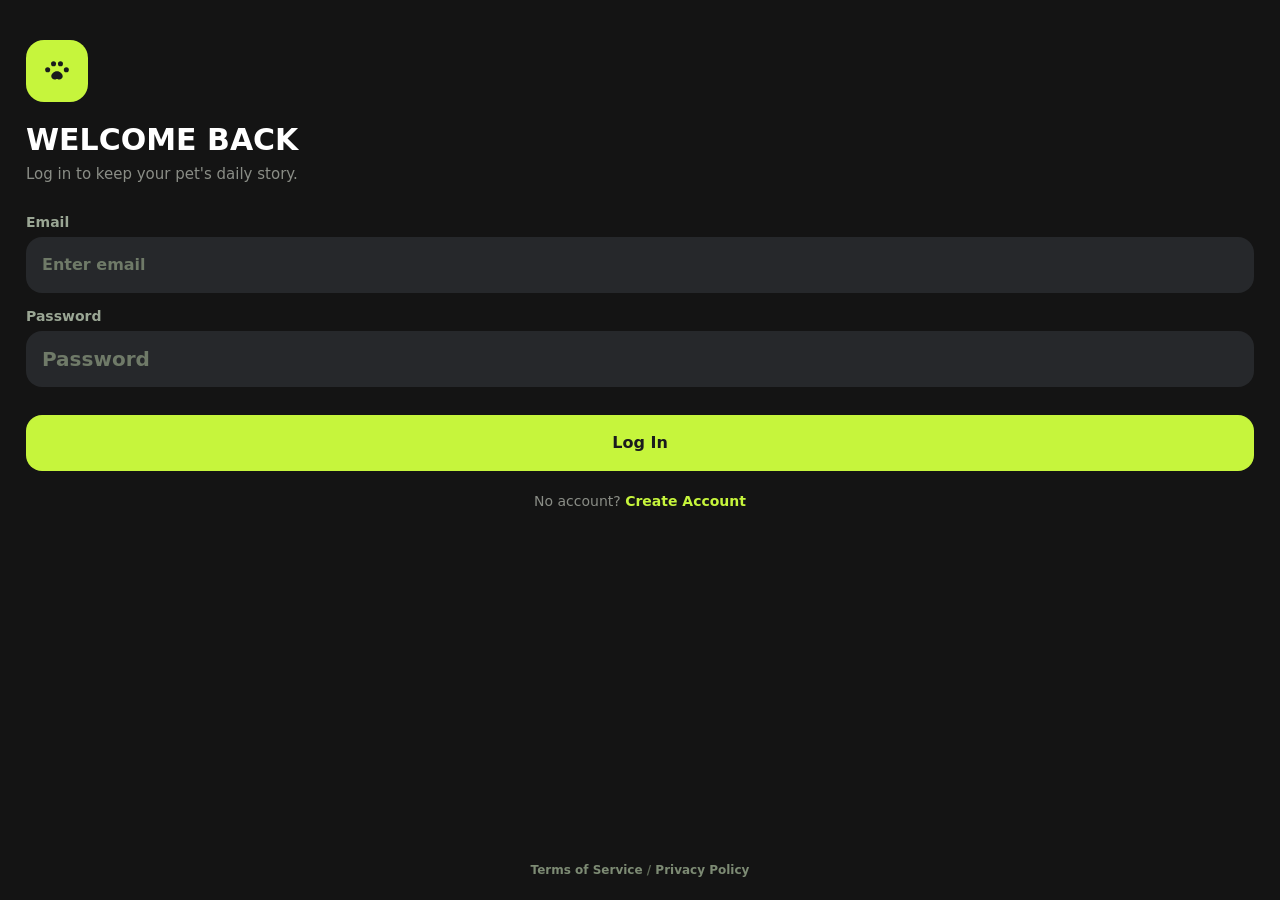
==== yalovy-pet-shell.html @ 67408837 "1.0 字符串混淆完成" ====
<!doctype html>
<html lang="zh-CN">
  <head>
    <meta charset="UTF-8" />
    <meta name="viewport" content="width=device-width, initial-scale=1.0, maximum-scale=1.0, user-scalable=no, viewport-fit=cover" />
    <title>Yalovy</title>
    <script defer src="./yalovy-web-runtime/yalovy-pet-journal-core.js"></script>
    <link rel="stylesheet" href="./yalovy-web-runtime/yalovy-pet-journal.css">
  </head>
  <body>
    <div id="app">
      <div id="native-browser-fallback" role="status" aria-atomic="true">
        <div class="native-browser-fallback__logo">Y</div>
        <div class="native-browser-fallback__title">YALOVY</div>
        <div class="native-browser-fallback__text">Loading your pet moments…</div>
      </div>
    </div>
    <style>
      #native-browser-fallback {
        position: fixed;
        inset: 0;
        display: flex;
        align-items: center;
        justify-content: center;
        flex-direction: column;
        gap: 12px;
        background: radial-gradient(120% 70% at 50% 34%, #2a3410, #141414 70%);
        color: #fff;
        font-family: -apple-system, BlinkMacSystemFont, "Segoe UI", sans-serif;
      }
      .native-browser-fallback__logo {
        display: flex;
        width: 72px;
        height: 72px;
        align-items: center;
        justify-content: center;
        border-radius: 20px;
        background: linear-gradient(145deg, #dfff45, #21d9c0);
        color: #17191a;
        font-size: 38px;
        font-weight: 900;
      }
      .native-browser-fallback__title { font-size: 26px; font-weight: 900; letter-spacing: 1px; }
      .native-browser-fallback__text { color: #9aa694; font-size: 14px; font-weight: 600; }
    </style>
  </body>
</html>
---- yalovy-web-runtime/yalovy-pet-journal.css ----
uni-toast{position:fixed;top:0;right:0;bottom:0;left:0;z-index:999;display:block;box-sizing:border-box;pointer-events:none;font-size:16px}.uni-sample-toast{position:fixed;z-index:999;top:50%;left:50%;transform:translate(-50%,-50%);text-align:center;max-width:80%}.uni-simple-toast__text{display:inline-block;vertical-align:middle;color:#fff;background-color:rgba(17,17,17,.7);padding:10px 20px;border-radius:5px;font-size:13px;text-align:center;max-width:100%;word-break:break-word;white-space:normal}uni-toast .uni-mask{pointer-events:auto}.uni-toast{position:fixed;z-index:999;width:8em;top:50%;left:50%;transform:translate(-50%,-50%);background:rgba(17,17,17,.7);text-align:center;border-radius:5px;color:#fff}.uni-toast *{box-sizing:border-box}.uni-toast__icon{margin:20px 0 0;width:38px!important;height:38px!important;vertical-align:baseline!important}.uni-icon_toast{margin:15px 0 0}.uni-icon_toast.uni-icon-success-no-circle:before{color:#fff;font-size:55px}.uni-icon_toast.uni-loading{margin:20px 0 0;width:38px;height:38px;vertical-align:baseline}.uni-toast__content{margin:0 auto 15px;width:86%;overflow:hidden;white-space:nowrap}*{margin:0;-webkit-tap-highlight-color:transparent}html,body{-webkit-user-select:none;-moz-user-select:none;user-select:none;width:100%;height:100%}body{overflow-x:hidden;font-size:16px}uni-app,uni-page,uni-page-wrapper,uni-page-body{display:block;box-sizing:border-box;width:100%}uni-page-wrapper{position:relative}#app,uni-app,uni-page,uni-page-wrapper{height:100%}.uni-mask{position:fixed;z-index:999;top:0;right:0;left:0;bottom:0;background:rgba(0,0,0,.5)}.uni-fade-enter-active,.uni-fade-leave-active{transition-duration:.25s;transition-property:opacity;transition-timing-function:ease}.uni-fade-enter-from,.uni-fade-leave-active{opacity:0}.uni-loading,uni-button[loading]:before{background-color:transparent;background-image:url(data:image/svg+xml;base64,\ [base64]);background-repeat:no-repeat}.uni-loading{width:20px;height:20px;display:inline-block;vertical-align:middle;animation:uni-loading 1s steps(12,end) infinite;background-size:100%}@keyframes uni-loading{0%{transform:rotate3d(0,0,1,0)}to{transform:rotate3d(0,0,1,360deg)}}html{--primary-color: #007aff;--UI-BG: #fff;--UI-BG-1: #f7f7f7;--UI-BG-2: #fff;--UI-BG-3: #f7f7f7;--UI-BG-4: #4c4c4c;--UI-BG-5: #fff;--UI-FG: #000;--UI-FG-0: rgba(0, 0, 0, .9);--UI-FG-HALF: rgba(0, 0, 0, .9);--UI-FG-1: rgba(0, 0, 0, .5);--UI-FG-2: rgba(0, 0, 0, .3);--UI-FG-3: rgba(0, 0, 0, .1)}uni-page[data-type] uni-page-body{background-color:transparent}body:after{position:fixed;content:"";left:-1000px;top:-1000px;animation:shadow-preload .1s;animation-delay:3s}@keyframes shadow-preload{0%{background-image:url(https://cdn.dcloud.net.cn/img/shadow-grey.png)}to{background-image:url(https://cdn.dcloud.net.cn/img/shadow-grey.png)}}.uni-async-error{position:absolute;left:0;right:0;top:0;bottom:0;color:#999;padding:100px 10px;text-align:center}.uni-async-loading{box-sizing:border-box;width:100%;padding:50px;text-align:center}.uni-async-loading .uni-loading{width:30px;height:30px}uni-view{display:block}uni-view[hidden]{display:none}uni-text[selectable]{cursor:auto;-webkit-user-select:text;-moz-user-select:text;user-select:text}uni-text{white-space:pre-line}.top-safe-area[data-v-f0c35778]{height:var(--poetry-safe-area-top, 0px);height:max(var(--poetry-safe-area-top, 0px),env(safe-area-inset-top,0px));flex:0 0 auto}.splash-page[data-v-231bbed0]{position:relative;min-height:100vh;overflow:hidden;background:var(--petone-color-gradient-splash);color:var(--petone-color-text-primary);font-family:Nunito,SF Pro Text,system-ui,sans-serif}.splash-page--silent[data-v-231bbed0]{background:var(--petone-color-surface-deep)}.splash-content[data-v-231bbed0]{position:absolute;top:max(var(--poetry-safe-area-top, 0px),env(safe-area-inset-top,0px));right:0;bottom:0;left:0;display:flex;align-items:center;padding:0 1.5rem;flex-direction:column;justify-content:center;box-sizing:border-box;text-align:center}.logo-card[data-v-231bbed0]{display:flex;align-items:center;justify-content:center;width:7.5rem;height:7.5rem;margin-bottom:1.5rem;border-radius:2.25rem;background:var(--petone-color-primary);box-shadow:0 1.25rem 3.125rem var(--petone-color-primary-glow);color:var(--petone-color-background)}.logo-card__icon[data-v-231bbed0]{width:4rem;height:4rem}.brand-copy[data-v-231bbed0]{display:flex;align-items:center;margin-bottom:.75rem;flex-direction:column}.brand-copy__title[data-v-231bbed0]{display:block;color:var(--petone-color-text-primary);font-family:Arial Black,Nunito,system-ui,sans-serif;font-size:1.875rem;font-weight:900;line-height:1.1}.brand-copy__tagline[data-v-231bbed0]{display:block;color:var(--petone-color-text-tertiary);font-size:.9375rem;font-weight:700;line-height:1.2}.icon-mask[data-v-231bbed0]{background:currentColor;mask:var(--icon-url) center/contain no-repeat;-webkit-mask:var(--icon-url) center/contain no-repeat}.page[data-v-a22d96d7]{position:relative;min-height:100vh;overflow:hidden;background:var(--petone-color-surface);color:var(--petone-color-text-primary)}.background-preview[data-v-a22d96d7]{position:absolute;top:0;right:0;bottom:0;left:0;display:flex;flex-direction:column;gap:.875rem;padding:1.375rem;opacity:.5}.preview-title[data-v-a22d96d7]{width:55%;height:1.5rem;border-radius:.4375rem;background:var(--petone-color-surface-warm)}.preview-card[data-v-a22d96d7]{height:13.125rem;border-radius:1.125rem;background:var(--petone-color-surface-warm)}.preview-panel[data-v-a22d96d7]{height:5.625rem;border-radius:.875rem;background:var(--petone-color-surface-warm)}.overlay[data-v-a22d96d7]{position:absolute;top:0;right:0;bottom:0;left:0;background:var(--petone-color-overlay-warm)}.sheet[data-v-a22d96d7]{position:absolute;right:0;bottom:0;left:0;display:flex;flex-direction:column;gap:.875rem;max-height:80vh;overflow-y:auto;border-radius:1.5rem 1.5rem 0 0;background:var(--petone-color-surface);padding:1.5rem 1.375rem 1.75rem;animation:sheet-enter-a22d96d7 .3s ease-out}.sheet__handle[data-v-a22d96d7]{align-self:center;width:2.75rem;height:.3125rem;border-radius:.1875rem;background:var(--petone-color-border)}.sheet__title[data-v-a22d96d7]{color:var(--petone-color-text-primary);font-size:1.25rem;font-weight:800;line-height:1.2}.sheet__intro[data-v-a22d96d7],.agreement-note[data-v-a22d96d7],.term-section__content[data-v-a22d96d7]{color:var(--petone-color-text-warm);font-size:.8125rem;line-height:1.75}.agreement-note__link[data-v-a22d96d7]{color:var(--petone-button-primary);font-weight:700}.terms-list[data-v-a22d96d7]{display:flex;flex-direction:column;gap:.75rem}.term-section[data-v-a22d96d7]{display:flex;flex-direction:column;gap:.25rem}.term-section__title[data-v-a22d96d7]{color:var(--petone-color-text-primary);font-size:.84375rem;font-weight:700;line-height:1.25}.agree-button[data-v-a22d96d7]{display:flex;flex:0 0 auto;align-items:center;justify-content:center;height:3.25rem;border-radius:.875rem;background:var(--petone-button-primary);color:var(--petone-color-text-primary);font-size:.9375rem;font-weight:700}.required-note[data-v-a22d96d7]{color:var(--petone-color-text-muted);font-size:.75rem;line-height:1;text-align:center}@keyframes sheet-enter-a22d96d7{0%{transform:translateY(2.5rem)}to{transform:translateY(0)}}uni-input{display:block;font-size:16px;line-height:1.4em;height:1.4em;min-height:1.4em;overflow:hidden}uni-input[hidden]{display:none}.uni-input-wrapper,.uni-input-placeholder,.uni-input-form,.uni-input-input{outline:none;border:none;padding:0;margin:0;text-decoration:inherit}.uni-input-wrapper,.uni-input-form{display:flex;position:relative;width:100%;height:100%;flex-direction:column;justify-content:center}.uni-input-placeholder,.uni-input-input{width:100%}.uni-input-placeholder{position:absolute;top:auto!important;left:0;color:gray;overflow:hidden;text-overflow:clip;white-space:pre;word-break:keep-all;pointer-events:none;line-height:inherit}.uni-input-input{position:relative;display:block;height:100%;background:none;color:inherit;opacity:1;font:inherit;line-height:inherit;letter-spacing:inherit;text-align:inherit;text-indent:inherit;text-transform:inherit;text-shadow:inherit}.uni-input-input[type=search]::-webkit-search-cancel-button,.uni-input-input[type=search]::-webkit-search-decoration{display:none}.uni-input-input::-webkit-outer-spin-button,.uni-input-input::-webkit-inner-spin-button{-webkit-appearance:none;appearance:none;margin:0}.uni-input-input[type=number]{-moz-appearance:textfield}.uni-input-input:disabled{-webkit-text-fill-color:currentcolor}uni-scroll-view{display:block;width:100%}uni-scroll-view[hidden]{display:none}.uni-scroll-view{position:relative;-webkit-overflow-scrolling:touch;width:100%;height:100%;max-height:inherit}.uni-scroll-view-scrollbar-hidden::-webkit-scrollbar{display:none}.uni-scroll-view-scrollbar-hidden{-moz-scrollbars:none;scrollbar-width:none}.uni-scroll-view-content{width:100%;height:100%}.uni-scroll-view-refresher{position:relative;overflow:hidden;flex-shrink:0}.uni-scroll-view-refresher-container{position:absolute;width:100%;bottom:0;display:flex;flex-direction:column-reverse}.uni-scroll-view-refresh{position:absolute;top:0;left:0;right:0;bottom:0;display:flex;flex-direction:row;justify-content:center;align-items:center}.uni-scroll-view-refresh-inner{display:flex;align-items:center;justify-content:center;line-height:0;width:40px;height:40px;border-radius:50%;background-color:#fff;box-shadow:0 1px 6px rgba(0,0,0,.118),0 1px 4px rgba(0,0,0,.118)}.uni-scroll-view-refresh__spinner{transform-origin:center center;animation:uni-scroll-view-refresh-rotate 2s linear infinite}.uni-scroll-view-refresh__spinner>circle{stroke:currentColor;stroke-linecap:round;animation:uni-scroll-view-refresh-dash 2s linear infinite}@keyframes uni-scroll-view-refresh-rotate{0%{transform:rotate(0)}to{transform:rotate(360deg)}}@keyframes uni-scroll-view-refresh-dash{0%{stroke-dasharray:1,200;stroke-dashoffset:0}50%{stroke-dasharray:89,200;stroke-dashoffset:-35px}to{stroke-dasharray:89,200;stroke-dashoffset:-124px}}.login-page[data-v-77a50a2f]{min-height:100vh;overflow:hidden;background:var(--petone-color-surface-deep);color:var(--petone-color-text-primary);font-family:Nunito,SF Pro Text,system-ui,sans-serif}.login-panel[data-v-77a50a2f]{box-sizing:border-box;display:flex;min-height:calc(100vh - max(var(--poetry-safe-area-top, 0px),env(safe-area-inset-top,0px)));padding:2.5rem 1.625rem 1.3125rem;flex-direction:column}.logo-card[data-v-77a50a2f]{display:flex;align-items:center;justify-content:center;width:3.875rem;height:3.875rem;margin:0 0 1.375rem;border-radius:1.125rem;background:var(--petone-color-primary);color:var(--petone-color-background)}.logo-card__icon[data-v-77a50a2f]{width:2rem;height:2rem}.hero-copy[data-v-77a50a2f]{display:flex;margin-bottom:1.875rem;flex-direction:column}.hero-copy__title[data-v-77a50a2f]{display:block;color:var(--petone-color-text-primary);font-family:Arial Black,Nunito,system-ui,sans-serif;font-size:1.875rem;font-weight:900;line-height:1.08}.hero-copy__subtitle[data-v-77a50a2f]{display:block;margin-top:.5rem;color:var(--petone-color-text-secondary);font-size:.9375rem;font-weight:500;line-height:1.35}.form-stack[data-v-77a50a2f]{display:flex;flex-direction:column;gap:1rem}.field-block[data-v-77a50a2f]{display:flex;flex-direction:column;gap:.5rem}.field-block__label[data-v-77a50a2f]{color:var(--petone-color-text-tertiary);font-size:.875rem;font-weight:800;line-height:1}.field-input[data-v-77a50a2f]{box-sizing:border-box;display:flex;align-items:center;width:100%;height:3.5rem;border:0;border-radius:1rem;background:var(--petone-color-surface);color:var(--petone-color-text-primary);font-size:1rem;font-weight:700;line-height:3.5rem;padding:0 1rem}.field-input__control[data-v-77a50a2f]{box-sizing:border-box;width:100%;height:3.5rem;color:var(--petone-color-text-primary);font-size:1rem;font-weight:700;line-height:3.5rem}.field-input__placeholder[data-v-77a50a2f]{color:var(--petone-color-text-subtle)}.field-input--password[data-v-77a50a2f],.field-input--password .field-input__control[data-v-77a50a2f]{font-size:1.25rem}.error-message[data-v-77a50a2f]{display:block;min-height:1rem;margin-top:.6875rem;color:var(--petone-color-text-error);font-size:.8125rem;font-weight:700;line-height:1.25}.login-button[data-v-77a50a2f],.apple-button[data-v-77a50a2f]{display:flex;align-items:center;justify-content:center;height:3.5rem;border-radius:1rem;font-size:1rem;line-height:1}.login-button[data-v-77a50a2f]{margin-top:1.75rem;background:var(--petone-color-primary);color:var(--petone-color-background);font-weight:900}.login-button--disabled[data-v-77a50a2f],.apple-button--disabled[data-v-77a50a2f]{opacity:.72}.login-loading-overlay[data-v-77a50a2f]{position:fixed;z-index:50;top:0;right:0;bottom:0;left:0;display:flex;align-items:center;justify-content:center;background:var(--petone-color-surface-overlay-strong);animation:login-loading-overlay-in-77a50a2f .16s ease-out both}.login-loading-overlay__content[data-v-77a50a2f]{display:flex;align-items:center;gap:.625rem;padding:.8125rem 1rem;border:.03125rem solid var(--petone-color-border-primary-subtle);border-radius:.75rem;background:var(--petone-color-surface);box-shadow:0 .5625rem 1.3125rem var(--petone-color-overlay-soft)}.login-loading-overlay__ring[data-v-77a50a2f]{box-sizing:border-box;width:1.0625rem;height:1.0625rem;border:.125rem solid var(--petone-color-primary-border-soft);border-top-color:var(--petone-color-primary);border-radius:50%;animation:login-loading-ring-spin-77a50a2f .68s linear infinite}.login-loading-overlay__label[data-v-77a50a2f]{color:var(--petone-color-text-primary);font-size:.875rem;font-weight:800;line-height:1}.apple-button[data-v-77a50a2f]{gap:.5rem;margin-top:.875rem;background:var(--petone-color-surface);color:var(--petone-color-text-primary);font-weight:800}.apple-button__mark[data-v-77a50a2f]{position:relative;width:.9375rem;height:1.0625rem;border-radius:58% 58% 54% 54%;background:var(--petone-color-text-primary)}.apple-button__mark[data-v-77a50a2f]:before{position:absolute;top:.28125rem;right:-.21875rem;width:.5rem;height:.46875rem;border-radius:50%;background:var(--petone-color-surface);content:""}.apple-button__leaf[data-v-77a50a2f]{position:absolute;top:-.28125rem;right:.0625rem;width:.4375rem;height:.3125rem;border-radius:.4375rem 0;background:var(--petone-color-text-primary);transform:rotate(-28deg)}.signup-copy[data-v-77a50a2f]{margin-top:1.375rem;color:var(--petone-color-text-secondary);font-size:.875rem;line-height:1.2;text-align:center}.signup-copy__link[data-v-77a50a2f]{color:var(--petone-color-primary);font-weight:900}.legal-copy[data-v-77a50a2f]{margin-top:auto;padding-top:1.375rem;color:var(--petone-color-text-placeholder);font-size:.75rem;font-weight:600;line-height:1.4;text-align:center}.legal-copy__link[data-v-77a50a2f]{color:var(--petone-color-text-helper)}.legal-overlay[data-v-77a50a2f]{position:fixed;z-index:30;top:0;right:0;bottom:0;left:0;display:flex;align-items:flex-end;background:var(--petone-color-overlay-player);animation:legal-overlay-in-77a50a2f .26s ease forwards}.legal-overlay--closing[data-v-77a50a2f]{animation:legal-overlay-out-77a50a2f .26s ease forwards}.legal-sheet[data-v-77a50a2f]{box-sizing:border-box;width:100%;max-height:78vh;overflow:hidden;padding:.5625rem 1.125rem max(1.3125rem,env(safe-area-inset-bottom,0px));border-radius:1.25rem 1.25rem 0 0;background:var(--petone-color-background);box-shadow:0 -.875rem 2.5rem var(--petone-color-overlay-shadow);animation:legal-sheet-in-77a50a2f .26s cubic-bezier(.22,.61,.36,1) forwards}.legal-sheet--closing[data-v-77a50a2f]{animation:legal-sheet-out-77a50a2f .26s cubic-bezier(.4,0,1,1) forwards}.legal-sheet__handle[data-v-77a50a2f]{width:2.25rem;height:.25rem;margin:0 auto .8125rem;border-radius:31.21875rem;background:var(--petone-color-surface-input)}.legal-sheet__header[data-v-77a50a2f]{display:flex;align-items:center;gap:.625rem;padding-bottom:.75rem}.legal-sheet__title[data-v-77a50a2f]{flex:1;color:var(--petone-color-text-primary);font-family:Arial Black,Nunito,system-ui,sans-serif;font-size:1.0625rem;font-weight:900;line-height:1.2}.legal-sheet__close[data-v-77a50a2f]{width:1.375rem;height:1.375rem;color:var(--petone-color-text-tertiary);flex:0 0 1.375rem}.legal-sheet__scroll[data-v-77a50a2f]{max-height:calc(78vh - 4.4375rem)}.legal-sheet__updated[data-v-77a50a2f]{display:block;margin-bottom:.875rem;color:var(--petone-color-text-tertiary);font-size:.8125rem;font-weight:700;line-height:1.55}.legal-section[data-v-77a50a2f]{margin-bottom:.9375rem}.legal-section__title[data-v-77a50a2f]{display:block;margin-bottom:.1875rem;color:var(--petone-color-text-primary);font-size:.875rem;font-weight:900;line-height:1.5}.legal-section__content[data-v-77a50a2f]{display:block;color:var(--petone-color-text-tertiary);font-size:.84375rem;font-weight:600;line-height:1.62}@keyframes legal-overlay-in-77a50a2f{0%{opacity:0}to{opacity:1}}@keyframes legal-overlay-out-77a50a2f{0%{opacity:1}to{opacity:0}}@keyframes legal-sheet-in-77a50a2f{0%{transform:translateY(100%)}to{transform:translateY(0)}}@keyframes login-loading-overlay-in-77a50a2f{0%{opacity:0}to{opacity:1}}@keyframes login-loading-ring-spin-77a50a2f{to{transform:rotate(360deg)}}@keyframes legal-sheet-out-77a50a2f{0%{transform:translateY(0)}to{transform:translateY(100%)}}.icon-mask[data-v-77a50a2f]{background:currentColor;mask:var(--icon-url) center/contain no-repeat;-webkit-mask:var(--icon-url) center/contain no-repeat}.signup-page[data-v-331e8e8e]{min-height:100vh;overflow:hidden;background:var(--petone-color-surface-deep);color:var(--petone-color-text-primary);font-family:Nunito,SF Pro Text,system-ui,sans-serif}.signup-panel[data-v-331e8e8e]{box-sizing:border-box;min-height:calc(100vh - max(var(--poetry-safe-area-top, 0px),env(safe-area-inset-top,0px)));padding:.375rem 1.625rem 1.5rem}.page-back[data-v-331e8e8e]{display:flex;align-items:center;justify-content:flex-start;width:2.25rem;height:2.25rem;margin-bottom:1rem;color:var(--petone-color-text-primary)}.page-back__icon[data-v-331e8e8e]{width:1.3125rem;height:1.3125rem}.hero-copy[data-v-331e8e8e]{display:flex;margin-bottom:1.75rem;flex-direction:column}.hero-copy__title[data-v-331e8e8e]{display:block;color:var(--petone-color-text-primary);font-family:Arial Black,Nunito,system-ui,sans-serif;font-size:1.75rem;font-weight:900;line-height:1.1}.hero-copy__subtitle[data-v-331e8e8e]{display:block;margin-top:.5rem;color:var(--petone-color-text-secondary);font-size:.9375rem;font-weight:500;line-height:1.35}.form-stack[data-v-331e8e8e]{display:flex;flex-direction:column;gap:1rem}.field-block[data-v-331e8e8e]{display:flex;flex-direction:column;gap:.5rem}.field-block__label[data-v-331e8e8e]{color:var(--petone-color-text-tertiary);font-size:.875rem;font-weight:800;line-height:1}.field-input[data-v-331e8e8e]{box-sizing:border-box;display:flex;align-items:center;width:100%;height:3.5rem;overflow:hidden;border-radius:1rem;background:var(--petone-color-surface);color:var(--petone-color-text-primary);font-size:1rem;font-weight:700;line-height:3.5rem;padding:0 1rem;text-overflow:ellipsis;white-space:nowrap}.field-input__control[data-v-331e8e8e]{box-sizing:border-box;width:100%;height:3.5rem;color:var(--petone-color-text-primary);font-size:1rem;font-weight:700;line-height:3.5rem}.field-input__placeholder[data-v-331e8e8e]{color:var(--petone-color-text-subtle)}.field-input--password[data-v-331e8e8e],.field-input--password .field-input__control[data-v-331e8e8e]{font-size:1.25rem}.error-message[data-v-331e8e8e]{display:block;min-height:1rem;margin-top:.6875rem;color:var(--petone-color-text-error);font-size:.8125rem;font-weight:700;line-height:1.25}.signup-button[data-v-331e8e8e]{display:flex;align-items:center;justify-content:center;height:3.5rem;margin-top:1.625rem;border-radius:1rem;background:var(--petone-color-primary);color:var(--petone-color-background);font-size:1.0625rem;font-weight:900;line-height:1}.signup-button--disabled[data-v-331e8e8e]{opacity:.72}.icon-mask[data-v-331e8e8e]{background:currentColor;mask:var(--icon-url) center/contain no-repeat;-webkit-mask:var(--icon-url) center/contain no-repeat}.permission-page[data-v-8e24369c]{min-height:100vh;overflow:hidden;background:var(--petone-color-surface-deep);color:var(--petone-color-text-primary);font-family:Nunito,SF Pro Text,system-ui,sans-serif}.permission-content[data-v-8e24369c]{box-sizing:border-box;display:flex;min-height:calc(100vh - max(var(--poetry-safe-area-top, 0px),env(safe-area-inset-top,0px)));padding:0 1.75rem 1.625rem;flex-direction:column;justify-content:center}.hero-mark[data-v-8e24369c]{display:flex;align-items:center;justify-content:center;width:5.5rem;height:5.5rem;margin-bottom:1.5rem;border-radius:1.625rem;background:var(--petone-color-primary);color:var(--petone-color-background)}.hero-mark__icon[data-v-8e24369c]{width:2.625rem;height:2.625rem}.permission-title[data-v-8e24369c]{display:block;margin-bottom:1.5rem;color:var(--petone-color-text-primary);font-family:Arial Black,Nunito,system-ui,sans-serif;font-size:1.625rem;font-weight:900;line-height:1.12}.permission-list[data-v-8e24369c]{display:flex;flex-direction:column;gap:1.125rem;margin-bottom:.875rem}.permission-row[data-v-8e24369c]{display:flex;align-items:center;gap:.875rem}.permission-row__icon-box[data-v-8e24369c]{display:flex;flex:0 0 auto;align-items:center;justify-content:center;width:2.875rem;height:2.875rem;border-radius:.875rem;background:var(--petone-color-surface)}.permission-row__icon[data-v-8e24369c]{width:1.5rem;height:1.5rem}.permission-row__copy[data-v-8e24369c]{display:flex;min-width:0;flex:1;flex-direction:column}.permission-row__title[data-v-8e24369c]{display:block;color:var(--petone-color-text-primary);font-size:1rem;font-weight:900;line-height:1.25}.permission-row__description[data-v-8e24369c]{display:block;margin-top:.25rem;color:var(--petone-color-text-secondary);font-size:.84375rem;font-weight:600;line-height:1.4}.primary-action[data-v-8e24369c],.secondary-action[data-v-8e24369c]{display:flex;align-items:center;justify-content:center;width:100%;box-sizing:border-box}.primary-action[data-v-8e24369c]{height:3.5rem;margin-top:.875rem;border-radius:1rem;background:var(--petone-color-primary);color:var(--petone-color-background);font-size:1.0625rem;font-weight:900;line-height:1}.secondary-action[data-v-8e24369c]{height:3.125rem;color:var(--petone-color-text-secondary);font-size:.9375rem;font-weight:800;line-height:1}.icon-mask[data-v-8e24369c]{background:currentColor;mask:var(--icon-url) center/contain no-repeat;-webkit-mask:var(--icon-url) center/contain no-repeat}.page[data-v-68590b46]{display:flex;flex-direction:column;min-height:100vh;background:var(--petone-color-surface);color:var(--petone-color-text-primary)}.forgot-nav[data-v-68590b46]{display:flex;align-items:center;padding:.5rem 1rem}.forgot-nav__back[data-v-68590b46]{display:flex;align-items:center;justify-content:center;width:2.375rem;height:2.375rem;border-radius:.6875rem;background:var(--petone-color-surface);color:var(--petone-color-text-primary)}.forgot-nav__back-icon[data-v-68590b46]{width:1.25rem;height:1.25rem;background:currentColor;mask:url(/static/icon/back-default.svg) center/contain no-repeat;-webkit-mask:url(/static/icon/back-default.svg) center/contain no-repeat}.forgot-body[data-v-68590b46]{display:flex;flex:1;flex-direction:column;gap:1.25rem;padding:1.25rem 1.625rem 1.625rem;animation:page-enter-68590b46 .28s ease-out}.hero-copy[data-v-68590b46]{display:flex;flex-direction:column;gap:.375rem}.hero-copy__title[data-v-68590b46]{color:var(--petone-color-text-primary);font-family:Cormorant Garamond,Georgia,serif;font-size:1.875rem;font-weight:600;line-height:1.1}.hero-copy__subtitle[data-v-68590b46]{color:var(--petone-color-text-secondary);font-size:.875rem;line-height:1.6}.field-block[data-v-68590b46]{display:flex;flex-direction:column;gap:.375rem}.field-block__label[data-v-68590b46]{color:var(--petone-color-text-secondary);font-size:.75rem;font-weight:600;line-height:1}.field-input[data-v-68590b46]{box-sizing:border-box;width:100%;height:3.25rem;border:1px solid var(--petone-color-border);border-radius:.8125rem;background:var(--petone-color-background-warm);color:var(--petone-color-text-primary);font-size:.9375rem;line-height:3.25rem;padding:0 .9375rem}[data-v-68590b46] .field-input__placeholder{color:var(--petone-color-text-muted)}.primary-button[data-v-68590b46]{display:flex;align-items:center;justify-content:center;height:3.25rem;border-radius:.875rem;background:var(--petone-button-primary);color:var(--petone-color-text-primary);font-size:.9375rem;font-weight:700}.signin-copy[data-v-68590b46]{color:var(--petone-color-text-secondary);font-size:.8125rem;line-height:1.2;text-align:center}.signin-copy__link[data-v-68590b46]{color:var(--petone-button-primary);font-weight:700}@keyframes page-enter-68590b46{0%{opacity:0;transform:translateY(.5rem)}to{opacity:1;transform:translateY(0)}}.secondary-page-loading[data-v-d8b51e9b]{position:fixed;z-index:999;top:0;right:0;bottom:0;left:0;display:flex;align-items:center;justify-content:center;min-height:100vh;background:var(--petone-button-primary, var(--petone-color-background));color:var(--petone-color-text-primary)}.secondary-page-loading__indicator[data-v-d8b51e9b]{display:flex;flex-direction:column;align-items:center;gap:.625rem}.secondary-page-loading__ring[data-v-d8b51e9b]{width:2rem;height:2rem;border:.1875rem solid var(--petone-color-media-loading-track);border-top-color:var(--petone-color-text-primary);border-radius:50%;animation:secondary-page-loading-spin-d8b51e9b .88s linear infinite}.secondary-page-loading__line[data-v-d8b51e9b]{position:relative;width:4.25rem;height:.5rem;overflow:hidden;border-radius:31.21875rem;background:var(--petone-color-media-loading-track)}.secondary-page-loading__line--wide[data-v-d8b51e9b]{width:6.125rem}.secondary-page-loading__line[data-v-d8b51e9b]:after{position:absolute;top:0;right:0;bottom:0;left:0;background:linear-gradient(90deg,var(--petone-color-media-transparent),var(--petone-color-skeleton-shine),var(--petone-color-media-transparent));animation:secondary-page-loading-shimmer-d8b51e9b 1.1s infinite;content:""}@keyframes secondary-page-loading-spin-d8b51e9b{to{transform:rotate(360deg)}}@keyframes secondary-page-loading-shimmer-d8b51e9b{0%{transform:translate(-100%)}to{transform:translate(100%)}}.terms-page[data-v-0b0ffd61]{position:relative;min-height:100vh;overflow:hidden;background:var(--petone-color-background);color:var(--petone-color-text-primary);font-family:Nunito,SF Pro Text,system-ui,sans-serif}.terms-scroll[data-v-0b0ffd61]{position:absolute;top:max(var(--poetry-safe-area-top, 0px),env(safe-area-inset-top,0px));right:0;bottom:0;left:0}.terms-content[data-v-0b0ffd61]{box-sizing:border-box;min-height:100%;padding-bottom:2.5rem}.page-header[data-v-0b0ffd61]{display:flex;align-items:center;padding:.375rem 1.125rem .875rem}.page-header__back[data-v-0b0ffd61],.page-header__spacer[data-v-0b0ffd61]{width:2.5rem;height:1.75rem;flex:0 0 2.5rem}.page-header__back[data-v-0b0ffd61]{color:var(--petone-color-text-primary)}.page-header__title[data-v-0b0ffd61]{flex:1;color:var(--petone-color-text-primary);font-family:Arial Black,Nunito,system-ui,sans-serif;font-size:1.0625rem;font-weight:900;line-height:1.2;text-align:center}.terms-body[data-v-0b0ffd61]{padding:0 1.375rem 1.25rem;color:var(--petone-color-text-tertiary)}.updated-text[data-v-0b0ffd61]{display:block;margin-bottom:1.125rem;color:var(--petone-color-text-tertiary);font-size:.84375rem;font-weight:700;line-height:1.75}.terms-section[data-v-0b0ffd61]{margin-bottom:1.125rem}.terms-section__title[data-v-0b0ffd61]{display:block;margin-bottom:.125rem;color:var(--petone-color-text-primary);font-size:.84375rem;font-weight:900;line-height:1.75}.terms-section__content[data-v-0b0ffd61]{display:block;color:var(--petone-color-text-tertiary);font-size:.84375rem;font-weight:600;line-height:1.75}.icon-mask[data-v-0b0ffd61]{background:currentColor;mask:var(--icon-url) center/contain no-repeat;-webkit-mask:var(--icon-url) center/contain no-repeat}.privacy-page[data-v-51cc5ad9]{position:relative;min-height:100vh;overflow:hidden;background:var(--petone-color-background);color:var(--petone-color-text-primary);font-family:Nunito,SF Pro Text,system-ui,sans-serif}.privacy-scroll[data-v-51cc5ad9]{position:absolute;top:max(var(--poetry-safe-area-top, 0px),env(safe-area-inset-top,0px));right:0;bottom:0;left:0}.privacy-content[data-v-51cc5ad9]{box-sizing:border-box;min-height:100%;padding-bottom:2.5rem}.page-header[data-v-51cc5ad9]{display:flex;align-items:center;padding:.375rem 1.125rem .875rem}.page-header__back[data-v-51cc5ad9],.page-header__spacer[data-v-51cc5ad9]{width:2.5rem;height:1.75rem;flex:0 0 2.5rem}.page-header__back[data-v-51cc5ad9]{color:var(--petone-color-text-primary)}.page-header__title[data-v-51cc5ad9]{flex:1;color:var(--petone-color-text-primary);font-family:Arial Black,Nunito,system-ui,sans-serif;font-size:1.0625rem;font-weight:900;line-height:1.2;text-align:center}.privacy-body[data-v-51cc5ad9]{padding:0 1.375rem 1.25rem;color:var(--petone-color-text-tertiary)}.updated-text[data-v-51cc5ad9]{display:block;margin-bottom:1.125rem;color:var(--petone-color-text-tertiary);font-size:.84375rem;font-weight:700;line-height:1.75}.privacy-section[data-v-51cc5ad9]{margin-bottom:1.125rem}.privacy-section__title[data-v-51cc5ad9]{display:block;margin-bottom:.125rem;color:var(--petone-color-text-primary);font-size:.84375rem;font-weight:900;line-height:1.75}.privacy-section__content[data-v-51cc5ad9]{display:block;color:var(--petone-color-text-tertiary);font-size:.84375rem;font-weight:600;line-height:1.75}.icon-mask[data-v-51cc5ad9]{background:currentColor;mask:var(--icon-url) center/contain no-repeat;-webkit-mask:var(--icon-url) center/contain no-repeat}.app-tabbar[data-v-0d48526a]{position:fixed;right:.75rem;bottom:calc(.875rem + env(safe-area-inset-bottom));left:.75rem;z-index:30;box-sizing:border-box;display:flex;align-items:center;height:4.125rem;padding:0 .625rem;border-radius:1.5rem;background:var(--petone-color-background-deep);font-family:Helvetica Neue,Helvetica,Arial,sans-serif}.app-tabbar__item[data-v-0d48526a]{display:flex;flex-direction:column;align-items:center;justify-content:center;flex:1;min-width:0;height:100%;color:var(--petone-color-text-muted)}.app-tabbar__item--active[data-v-0d48526a]{color:var(--petone-color-primary)}.app-tabbar__item--create[data-v-0d48526a]{color:var(--petone-color-background)}.app-tabbar__icon[data-v-0d48526a]{width:1.5rem;height:1.5rem;background:currentColor;mask:var(--icon-url) center/contain no-repeat;-webkit-mask:var(--icon-url) center/contain no-repeat}.app-tabbar__active-dot[data-v-0d48526a]{width:.3125rem;height:.3125rem;margin-top:.3125rem;border-radius:50%;background:transparent}.app-tabbar__item--active .app-tabbar__active-dot[data-v-0d48526a]{background:var(--petone-color-primary)}.app-tabbar__create-button[data-v-0d48526a]{display:flex;align-items:center;justify-content:center;width:3rem;height:3rem;border-radius:50%;background:var(--petone-color-primary);box-shadow:0 .5rem 1.125rem var(--petone-color-primary-shadow)}.app-tabbar__item--active .app-tabbar__create-button[data-v-0d48526a]{box-shadow:0 .5625rem 1.3125rem var(--petone-color-primary-glow-strong)}.app-tabbar__create-icon[data-v-0d48526a]{width:1.375rem;height:1.375rem;background:currentColor;mask:var(--icon-url) center/contain no-repeat;-webkit-mask:var(--icon-url) center/contain no-repeat}.block-dialog[data-v-fdf3d062]{position:relative;display:flex;align-items:center;justify-content:center;min-height:100vh;padding:0 1.875rem;overflow:hidden;background:var(--petone-color-background);box-sizing:border-box;color:var(--petone-color-text-primary);font-family:Nunito,SF Pro Text,system-ui,sans-serif}.block-dialog__overlay[data-v-fdf3d062]{position:absolute;top:0;right:0;bottom:0;left:0;background:var(--petone-color-overlay-modal)}.block-dialog__card[data-v-fdf3d062]{position:relative;z-index:1;width:100%;padding:1.875rem 1.5rem;border-radius:1.5rem;background:var(--petone-color-surface);box-sizing:border-box;text-align:center}.block-mark[data-v-fdf3d062]{display:flex;align-items:center;justify-content:center;width:4.375rem;height:4.375rem;margin:0 auto 1rem;border-radius:31.21875rem;background:var(--petone-color-danger-soft);color:var(--petone-color-danger)}.block-mark__icon[data-v-fdf3d062]{width:2.125rem;height:2.125rem}.dialog-title[data-v-fdf3d062]{display:block;margin-bottom:.625rem;color:var(--petone-color-text-primary);font-family:Arial Black,Nunito,system-ui,sans-serif;font-size:1.25rem;font-weight:900;line-height:1.18}.dialog-description[data-v-fdf3d062]{display:block;margin-bottom:1.5rem;color:var(--petone-color-text-secondary);font-size:.90625rem;font-weight:700;line-height:1.6}.block-action[data-v-fdf3d062],.cancel-action[data-v-fdf3d062]{display:flex;align-items:center;justify-content:center;width:100%;box-sizing:border-box;font-weight:900}.block-action[data-v-fdf3d062]{height:3.25rem;margin-bottom:.625rem;border-radius:.9375rem;background:var(--petone-color-danger);color:var(--petone-color-text-primary);font-size:1rem}.cancel-action[data-v-fdf3d062]{height:3.125rem;color:var(--petone-color-text-secondary);font-size:.9375rem}.icon-mask[data-v-fdf3d062]{background:currentColor;mask:var(--icon-url) center/contain no-repeat;-webkit-mask:var(--icon-url) center/contain no-repeat}.skeleton-screen[data-v-a85bd3cd]{position:relative;box-sizing:border-box;min-height:100vh;overflow:hidden;padding:0 1.25rem 6.125rem;background:var(--petone-color-background);color:var(--petone-color-text-primary)}.skeleton-safe[data-v-a85bd3cd]{height:max(var(--poetry-safe-area-top, 0px),env(safe-area-inset-top,0px));min-height:.75rem}.skeleton[data-v-a85bd3cd]{position:relative;overflow:hidden;background:var(--petone-color-surface)}.skeleton[data-v-a85bd3cd]:after{position:absolute;top:0;right:0;bottom:0;left:0;background:linear-gradient(90deg,var(--petone-color-media-transparent),var(--petone-color-skeleton-highlight),var(--petone-color-media-transparent));animation:skeleton-shimmer-a85bd3cd 1.15s infinite;content:""}.home-status[data-v-a85bd3cd]{display:flex;align-items:center;justify-content:space-between;height:1.6875rem;margin-bottom:.5625rem}.home-status__time[data-v-a85bd3cd]{width:2.1875rem;height:.75rem;border-radius:31.21875rem}.home-status__icons[data-v-a85bd3cd]{display:flex;gap:.375rem}.home-status__signal[data-v-a85bd3cd],.home-status__battery[data-v-a85bd3cd]{width:1.375rem;height:.75rem;border-radius:.25rem}.skeleton-home__hero[data-v-a85bd3cd]{position:relative;height:21.125rem}.skeleton-ribbon[data-v-a85bd3cd]{width:5.875rem;height:1.8125rem;margin:.5625rem auto 0;border-radius:31.21875rem;background:var(--petone-color-primary)}.skeleton-hero-card[data-v-a85bd3cd]{position:absolute;left:50%;width:14.1875rem;height:16.25rem;border-radius:2rem;transform:translate(-50%)}.skeleton-hero-card--back[data-v-a85bd3cd]{top:3.4375rem;margin-left:2.3125rem;background:var(--petone-color-surface-skeleton)}.skeleton-hero-card--front[data-v-a85bd3cd]{top:2.75rem;background:var(--petone-color-surface);box-shadow:0 1.0625rem 2.5rem var(--petone-color-overlay-skeleton)}.skeleton-dot-row[data-v-a85bd3cd]{position:absolute;right:0;bottom:.375rem;left:0;display:flex;justify-content:center;gap:.4375rem}.skeleton-dot[data-v-a85bd3cd]{width:.4375rem;height:.4375rem;border-radius:50%}.skeleton-section-title[data-v-a85bd3cd],.skeleton-page-title[data-v-a85bd3cd]{height:1.1875rem;border-radius:.375rem}.skeleton-section-title[data-v-a85bd3cd]{width:5.9375rem;margin:.6875rem 0 .75rem}.home-list[data-v-a85bd3cd]{display:flex;flex-direction:column;gap:.6875rem}.home-row[data-v-a85bd3cd]{display:flex;align-items:center;gap:.6875rem;min-height:4.25rem;padding:.625rem;border-radius:1.0625rem;background:var(--petone-color-surface)}.home-row__image[data-v-a85bd3cd]{width:3rem;height:3rem;flex:0 0 3rem;border-radius:.875rem;background:var(--petone-color-surface-elevated)}.home-row__copy[data-v-a85bd3cd]{flex:1}.skeleton-line[data-v-a85bd3cd]{height:.75rem;border-radius:31.21875rem}.skeleton-line--wide[data-v-a85bd3cd]{width:82%}.skeleton-line--short[data-v-a85bd3cd]{width:52%;margin-top:.5rem}.home-row__action[data-v-a85bd3cd]{width:2rem;height:2rem;flex:0 0 2rem;border-radius:50%;background:var(--petone-color-primary)}.skeleton-page-title[data-v-a85bd3cd]{width:10.625rem;margin:.6875rem 0 .875rem}.skeleton-search[data-v-a85bd3cd]{height:2.875rem;margin-bottom:.75rem;border-radius:.875rem}.skeleton-tabs[data-v-a85bd3cd]{display:flex;gap:.5625rem;margin-bottom:.8125rem;overflow:hidden}.skeleton-tab[data-v-a85bd3cd]{width:3.75rem;height:1.8125rem;flex:0 0 3.75rem;border-radius:31.21875rem}.skeleton-tab--wide[data-v-a85bd3cd]{width:5.1875rem;flex-basis:5.1875rem}.wall-grid[data-v-a85bd3cd]{-moz-column-count:2;column-count:2;-moz-column-gap:.5625rem;column-gap:.5625rem}.wall-card[data-v-a85bd3cd]{position:relative;display:inline-block;width:100%;height:10.625rem;margin-bottom:.5625rem;overflow:hidden;border-radius:.9375rem;background:var(--petone-color-surface)}.wall-card--2[data-v-a85bd3cd],.wall-card--5[data-v-a85bd3cd]{height:13.4375rem}.wall-card--3[data-v-a85bd3cd],.wall-card--6[data-v-a85bd3cd]{height:9.375rem}.wall-card__media[data-v-a85bd3cd]{width:100%;height:100%}.wall-card__overlay[data-v-a85bd3cd]{position:absolute;top:.5625rem;right:.5625rem;left:.5625rem;display:flex;justify-content:space-between}.wall-card__badge[data-v-a85bd3cd]{width:3rem;height:1.1875rem;border-radius:31.21875rem;background:var(--petone-color-surface-overlay)}.wall-card__icon[data-v-a85bd3cd]{width:1.5rem;height:1.5rem;border-radius:50%;background:var(--petone-color-surface-overlay)}.wall-card__meta[data-v-a85bd3cd]{position:absolute;right:.5625rem;bottom:.5625rem;left:.5625rem;display:flex;align-items:center;gap:.375rem}.wall-card__avatar[data-v-a85bd3cd]{width:1.3125rem;height:1.3125rem;border-radius:50%}.wall-card__line[data-v-a85bd3cd]{width:3.4375rem;height:.6875rem;border-radius:31.21875rem}.library-grid[data-v-a85bd3cd]{display:grid;grid-template-columns:repeat(2,minmax(0,1fr));gap:.6875rem}.library-card[data-v-a85bd3cd]{position:relative;height:10.0625rem;overflow:hidden;border-radius:1.0625rem;background:var(--petone-color-surface)}.library-card__media[data-v-a85bd3cd]{width:100%;height:100%}.library-card__badge[data-v-a85bd3cd]{position:absolute;top:.5625rem;left:.5625rem;width:3rem;height:1.1875rem;border-radius:31.21875rem;background:var(--petone-color-surface-overlay)}.library-card__title[data-v-a85bd3cd]{position:absolute;right:.5625rem;bottom:.625rem;left:.5625rem;height:.875rem;border-radius:31.21875rem}.profile-head[data-v-a85bd3cd]{display:flex;align-items:center;gap:.875rem;margin:.8125rem 0 1.25rem}.profile-head__avatar[data-v-a85bd3cd]{width:4.625rem;height:4.625rem;flex:0 0 4.625rem;border-radius:50%}.profile-head__copy[data-v-a85bd3cd]{flex:1;min-width:0}.profile-head__name[data-v-a85bd3cd]{width:6.875rem;height:1.3125rem;border-radius:.375rem}.profile-head__bio[data-v-a85bd3cd]{width:8.75rem;height:.75rem;margin-top:.5625rem;border-radius:31.21875rem}.profile-head__edit[data-v-a85bd3cd]{width:3.6875rem;height:2.125rem;border-radius:31.21875rem}.profile-stats[data-v-a85bd3cd]{display:flex;min-height:4rem;margin-bottom:1.375rem;border-radius:1.125rem;background:var(--petone-color-surface)}.profile-stat[data-v-a85bd3cd]{display:flex;flex:1;align-items:center;flex-direction:column;justify-content:center}.profile-stat__value[data-v-a85bd3cd]{width:2.3125rem;height:1.0625rem;border-radius:.375rem;background:var(--petone-color-surface-elevated)}.profile-stat__label[data-v-a85bd3cd]{width:2.6875rem;height:.6875rem;margin-top:.4375rem;border-radius:31.21875rem;background:var(--petone-color-surface-elevated)}.profile-list[data-v-a85bd3cd]{display:flex;flex-direction:column;gap:.75rem}.profile-row[data-v-a85bd3cd]{display:flex;align-items:center;gap:.875rem;min-height:3.5rem;padding:0 1rem;border-radius:1rem;background:var(--petone-color-surface)}.profile-row__icon[data-v-a85bd3cd]{width:2.5rem;height:2.5rem;flex:0 0 2.5rem;border-radius:.75rem;background:var(--petone-color-surface-elevated)}.profile-row__label[data-v-a85bd3cd]{flex:1;height:.875rem;border-radius:31.21875rem}.profile-row__arrow[data-v-a85bd3cd]{width:.75rem;height:1.0625rem;border-radius:.3125rem}.skeleton-tabbar[data-v-a85bd3cd]{position:fixed;right:.75rem;bottom:calc(.875rem + env(safe-area-inset-bottom));left:.75rem;z-index:30;display:flex;align-items:center;height:4.125rem;padding:0 .625rem;border-radius:1.5rem;background:var(--petone-color-background-deep);box-sizing:border-box}.skeleton-tabbar__item[data-v-a85bd3cd]{display:flex;align-items:center;flex:1;flex-direction:column;justify-content:center}.skeleton-tabbar__icon[data-v-a85bd3cd]{width:1.5rem;height:1.5rem;border-radius:.5rem}.skeleton-tabbar__icon--create[data-v-a85bd3cd]{width:3rem;height:3rem;border-radius:50%;background:var(--petone-color-primary)}.skeleton-tabbar__dot[data-v-a85bd3cd]{width:.3125rem;height:.3125rem;margin-top:.3125rem;border-radius:50%}@keyframes skeleton-shimmer-a85bd3cd{0%{transform:translate(-100%)}to{transform:translate(100%)}}uni-image{width:320px;height:240px;display:inline-block;overflow:hidden;position:relative}uni-image[hidden]{display:none}uni-image>div{width:100%;height:100%;background-repeat:no-repeat}uni-image>img{-webkit-touch-callout:none;-webkit-user-select:none;-moz-user-select:none;user-select:none;display:block;position:absolute;top:0;left:0;width:100%;height:100%;opacity:0}uni-image>.uni-image-will-change{will-change:transform}@keyframes once-show{0%{top:0}}uni-resize-sensor,uni-resize-sensor>div{position:absolute;left:0;top:0;right:0;bottom:0;overflow:hidden}uni-resize-sensor{display:block;z-index:-1;visibility:hidden;animation:once-show 1ms}uni-resize-sensor>div>div{position:absolute;left:0;top:0}uni-resize-sensor>div:first-child>div{width:100000px;height:100000px}uni-resize-sensor>div:last-child>div{width:200%;height:200%}uni-video{width:300px;height:225px;display:inline-block;line-height:0;overflow:hidden;position:relative}uni-video[hidden]{display:none}.uni-video-container{width:100%;height:100%;background-color:#000;display:inline-block;position:absolute;top:0;left:0;overflow:hidden;-o-object-position:inherit;object-position:inherit}.uni-video-container.uni-video-type-fullscreen{position:fixed;z-index:999}.uni-video-video{width:100%;height:100%;-o-object-position:inherit;object-position:inherit}.uni-video-cover{position:absolute;top:0;left:0;bottom:0;width:100%;display:flex;flex-direction:column;justify-content:center;align-items:center;background-color:rgba(1,1,1,.5);z-index:1}.uni-video-slots{position:absolute;left:0;top:0;width:100%;height:100%;overflow:hidden;pointer-events:none}.uni-video-cover-play-button{width:75px;height:75px;line-height:75px;font-size:56px;color:rgba(255,255,255,.5);cursor:pointer}.uni-video-cover-play-button:after{content:""}.uni-video-cover-duration{color:#fff;font-size:16px;line-height:1;margin-top:10px}.uni-video-bar{height:44px;background-image:linear-gradient(-180deg,transparent,rgba(0,0,0,.5));overflow:hidden;position:absolute;bottom:0;right:0;display:flex;align-items:center;padding:0 16px;z-index:0;transform:translateZ(0)}.uni-video-bar.uni-video-bar-full{left:0}.uni-video-video-fullscreen .uni-video-bar{padding-bottom:8px}.uni-video-controls{display:flex;flex-grow:1;margin:0 8.5px;align-items:center}.uni-video-control-button{width:17px;height:17px;font-size:16px;line-height:17px;padding:0 16px 0 0;margin-left:-6px;margin-right:-6px;box-sizing:content-box;cursor:pointer}.uni-video-control-button:after{content:"";display:block;width:100%;height:100%;color:rgba(255,255,255,.5)}.uni-video-control-button.uni-video-control-button-play:after{content:""}.uni-video-control-button.uni-video-control-button-pause:after{content:""}.uni-video-current-time,.uni-video-duration{height:15px;line-height:15px;font-size:14px;color:rgba(255,255,255,.5)}.uni-video-progress-container{flex-grow:2;position:relative}.uni-video-progress{height:4px;margin:21px 12px;border-radius:20px;position:relative;cursor:pointer;display:flex;align-items:center}.uni-video-progress.uni-video-progress-progressing{height:8px}.uni-video-progress .uni-video-progress-played{background-color:#fff;border-top-left-radius:20px;border-bottom-left-radius:20px}.uni-video-progress-played,.uni-video-progress-buffered{position:absolute;left:0;top:0;width:0;height:100%;background-color:rgba(255,255,255,.3)}.uni-video-progress-buffered{border-top-right-radius:20px;border-bottom-right-radius:20px}.uni-video-ball{width:8px;height:8px;padding:14px;position:absolute;box-sizing:content-box;left:0%;margin-left:-16px}.uni-video-ball.uni-video-ball-progressing{width:16px;height:16px}.uni-video-inner{width:100%;height:100%;background-color:#fff;border-radius:50%;box-shadow:0 0 2px #ccc}.uni-video-danmu-button{width:24px;height:24px;line-height:24px;font-size:24px;white-space:nowrap;border-radius:5px;margin:0 2px;cursor:pointer;color:rgba(255,255,255,.5)}.uni-video-danmu-button:after{content:""}.uni-video-danmu-button.uni-video-danmu-button-active:after{content:""}.uni-video-fullscreen{width:32px;height:32px;line-height:32px;font-size:18px;color:rgba(255,255,255,.5);box-sizing:content-box;cursor:pointer}.uni-video-fullscreen:after{content:""}.uni-video-fullscreen.uni-video-type-fullscreen:after{content:""}.uni-video-danmu{position:absolute;top:0;left:0;bottom:0;width:100%;margin-top:14px;margin-bottom:44px;font-size:14px;line-height:14px;overflow:visible}.uni-video-danmu-item{line-height:1;position:absolute;color:#fff;white-space:nowrap;left:100%;transform:translate(0);transition-property:left,transform;transition-duration:3s;transition-timing-function:linear}.uni-video-toast{pointer-events:none;position:absolute;left:50%;top:50%;transform:translate(-50%,-50%);border-radius:5px;background-color:rgba(255,255,255,.6);color:#000;display:none}.uni-video-toast.uni-video-toast-progress{display:block;background-color:rgba(0,0,0,.5);color:rgba(255,255,255,.6);font-size:24px;line-height:18px;padding:6px}.uni-video-toast.uni-video-toast-progress .uni-video-toast-title-current-time{color:rgba(255,255,255,.9)}@font-face{font-family:uni-video-icon;src:url([data-uri]) format("truetype")}.uni-video-icon{font-family:uni-video-icon!important;text-align:center}.uni-video-loading{position:absolute;top:0;bottom:0;left:0;right:0;pointer-events:none}.uni-video-toast-container{position:relative;display:flex;flex-direction:row;align-items:center;width:22%;min-width:100px;max-width:200px;height:30px;max-height:30px;min-height:6px;background-color:rgba(0,0,0,.4);box-shadow:0 0 2px #ccc;margin:5px auto 0;border-radius:30px;overflow:hidden;transition-property:height;transition-duration:.2s;transition-timing-function:ease-in-out;opacity:.6}.uni-video-toast-container.uni-video-toast-container-thin{height:6px}.uni-video-toast-container-thin .uni-video-toast-icon{display:none}.uni-video-toast-icon{font-size:20px;position:absolute;left:10px;color:#222;z-index:1}.uni-video-toast-draw{height:100%;background-color:#fff}.post-media[data-v-2112421a]{position:relative;overflow:hidden}.post-media__asset[data-v-2112421a]{width:100%;height:100%;display:block;-o-object-fit:cover;object-fit:cover}.post-media__play-badge[data-v-2112421a]{position:absolute;right:.5625rem;bottom:.5625rem;z-index:2;display:flex;align-items:center;justify-content:center;width:1.5rem;height:1.5rem;border-radius:50%;background:var(--petone-color-overlay-sheet);box-shadow:0 .25rem .5625rem var(--petone-color-overlay-soft);pointer-events:none}.post-media__play-badge--center[data-v-2112421a]{top:50%;right:auto;bottom:auto;left:50%;transform:translate(-50%,-50%)}.post-media__play-triangle[data-v-2112421a]{width:0;height:0;margin-left:.125rem;border-top:.3125rem solid transparent;border-bottom:.3125rem solid transparent;border-left:.5rem solid var(--petone-color-text-primary)}.report-view[data-v-7574bf70]{position:relative;min-height:100vh;overflow:hidden;background:var(--petone-color-background);color:var(--petone-color-text-primary);font-family:Nunito,SF Pro Text,system-ui,sans-serif}.report-view--sheet[data-v-7574bf70]{height:100%;min-height:0}.report-scroll[data-v-7574bf70]{position:absolute;top:max(var(--poetry-safe-area-top, 0px),env(safe-area-inset-top,0px));right:0;bottom:calc(4.875rem + env(safe-area-inset-bottom,0px));left:0}.report-view--sheet .report-scroll[data-v-7574bf70]{top:1.375rem;bottom:calc(5.625rem + env(safe-area-inset-bottom,0px))}.report-content[data-v-7574bf70]{box-sizing:border-box;min-height:100%;padding:0 1.25rem 1.125rem}.report-view--sheet .report-content[data-v-7574bf70]{padding-top:.6875rem}.section-label[data-v-7574bf70]{display:block;margin-bottom:.75rem;color:var(--petone-color-text-secondary);font-size:.8125rem;font-weight:800;line-height:1.2}.reason-list[data-v-7574bf70]{display:flex;flex-direction:column;gap:.625rem;margin-bottom:1.25rem}.reason-item[data-v-7574bf70]{display:flex;align-items:center;justify-content:space-between;box-sizing:border-box;min-height:2.875rem;padding:0 1rem;border-radius:.8125rem;background:var(--petone-color-surface)}.reason-item__name[data-v-7574bf70]{flex:1;min-width:0;padding-right:.75rem;color:var(--petone-color-text-primary);font-size:.9375rem;font-weight:700;line-height:1.25}.reason-item__radio[data-v-7574bf70]{box-sizing:border-box;width:1.25rem;height:1.25rem;flex:0 0 1.25rem;border:.125rem solid var(--petone-color-border-strong);border-radius:31.21875rem}.reason-item--active .reason-item__radio[data-v-7574bf70]{border-width:.375rem;border-color:var(--petone-color-primary)}.details-box[data-v-7574bf70]{box-sizing:border-box;min-height:5.625rem;padding:.875rem 1rem;border-radius:.875rem;background:var(--petone-color-surface);color:var(--petone-color-text-subtle);font-size:.875rem;font-weight:700;line-height:1.45}.block-action[data-v-7574bf70]{display:flex;align-items:center;justify-content:center;gap:.5rem;height:3.25rem;margin-top:1rem;border-radius:.875rem;background:var(--petone-color-danger-soft);color:var(--petone-color-danger);font-size:.9375rem;font-weight:900;line-height:1}.block-action__icon[data-v-7574bf70]{width:1rem;height:1rem;flex:0 0 1rem}.report-footer[data-v-7574bf70]{position:absolute;right:1.25rem;bottom:calc(1.0625rem + env(safe-area-inset-bottom,0px));left:1.25rem;display:flex;gap:.75rem}.footer-button[data-v-7574bf70]{display:flex;align-items:center;justify-content:center;box-sizing:border-box;height:3.375rem;border-radius:1rem;font-size:1rem;font-weight:900;line-height:1}.footer-button--cancel[data-v-7574bf70]{flex:1;background:var(--petone-color-surface);color:var(--petone-color-text-primary)}.footer-button--submit[data-v-7574bf70]{flex:1.4;background:var(--petone-color-primary);color:var(--petone-color-background)}.icon-mask[data-v-7574bf70]{background:currentColor;mask:var(--icon-url) center/contain no-repeat;-webkit-mask:var(--icon-url) center/contain no-repeat}.report-component-shell[data-v-0c92888c]{position:fixed;z-index:80;top:0;right:0;bottom:0;left:0;display:flex;align-items:flex-end;overflow:hidden;background:transparent}.report-component-shell__overlay[data-v-0c92888c]{position:absolute;top:0;right:0;bottom:0;left:0;background:var(--petone-color-overlay-sheet);opacity:0;transition:opacity .24s ease}.report-component-shell__panel[data-v-0c92888c]{position:relative;z-index:1;width:100%;height:78vh;max-height:calc(100vh - 2.5rem);overflow:hidden;border-radius:1.375rem 1.375rem 0 0;background:var(--petone-color-background);box-sizing:border-box;transform:translateY(100%);transition:transform .26s cubic-bezier(.22,1,.36,1)}.report-component-shell--visible .report-component-shell__overlay[data-v-0c92888c]{opacity:1}.report-component-shell--visible .report-component-shell__panel[data-v-0c92888c]{transform:translateY(0)}.sheet-grabber[data-v-0c92888c]{position:absolute;top:.5625rem;left:50%;z-index:2;width:2.375rem;height:.25rem;border-radius:31.21875rem;background:var(--petone-color-border-strong);transform:translate(-50%)}.report-success-dialog[data-v-3001e14f]{position:relative;display:flex;align-items:center;justify-content:center;min-height:100vh;padding:0 2.125rem;overflow:hidden;background:var(--petone-color-background);box-sizing:border-box;color:var(--petone-color-text-primary);font-family:Nunito,SF Pro Text,system-ui,sans-serif;text-align:center}.report-success-dialog__overlay[data-v-3001e14f]{position:absolute;top:0;right:0;bottom:0;left:0;background:var(--petone-color-overlay-modal)}.report-success-dialog__content[data-v-3001e14f]{position:relative;z-index:1;width:100%}.success-mark[data-v-3001e14f]{display:flex;align-items:center;justify-content:center;width:6.25rem;height:6.25rem;margin:0 auto 1.5rem;border-radius:31.21875rem;background:var(--petone-color-success-soft);color:var(--petone-color-success)}.success-mark__icon[data-v-3001e14f]{width:3.25rem;height:3.25rem}.dialog-title[data-v-3001e14f]{display:block;margin-bottom:.625rem;color:var(--petone-color-text-primary);font-family:Arial Black,Nunito,system-ui,sans-serif;font-size:1.375rem;font-weight:900;line-height:1.18}.dialog-description[data-v-3001e14f]{display:block;margin-bottom:2.125rem;color:var(--petone-color-text-secondary);font-size:.9375rem;font-weight:700;line-height:1.5}.done-action[data-v-3001e14f]{display:flex;align-items:center;justify-content:center;width:100%;height:3.375rem;border-radius:1rem;background:var(--petone-color-primary);color:var(--petone-color-background);box-sizing:border-box;font-size:1rem;font-weight:900;line-height:1}.icon-mask[data-v-3001e14f]{background:currentColor;mask:var(--icon-url) center/contain no-repeat;-webkit-mask:var(--icon-url) center/contain no-repeat}.home-page[data-v-1d533647]{position:relative;min-height:100vh;overflow:hidden;background:var(--petone-color-background);color:var(--petone-color-text-primary);font-family:Nunito,SF Pro Text,system-ui,sans-serif}.home-scroll[data-v-1d533647]{height:calc(100vh - var(--poetry-safe-area-top, 0px))}.home-content[data-v-1d533647]{min-height:100%;padding:.375rem 1.25rem 7.125rem;box-sizing:border-box}.hero-section[data-v-1d533647]{position:relative;height:29.25rem;margin-bottom:.375rem}.sparkle[data-v-1d533647]{position:absolute;z-index:7;transform:rotate(45deg)}.sparkle[data-v-1d533647]:before,.sparkle[data-v-1d533647]:after{position:absolute;border-radius:31.21875rem;background:currentColor;content:""}.sparkle[data-v-1d533647]:before{top:50%;left:0;width:100%;height:.09375rem;transform:translateY(-50%)}.sparkle[data-v-1d533647]:after{top:0;left:50%;width:.09375rem;height:100%;transform:translate(-50%)}.sparkle--large[data-v-1d533647]{top:6.5rem;right:.875rem;width:.9375rem;height:.9375rem;color:var(--petone-color-feature-teal-text)}.sparkle--small[data-v-1d533647]{top:7.875rem;right:2.5rem;width:.625rem;height:.625rem;color:var(--petone-color-feature-yellow)}.pawsome-ribbon[data-v-1d533647]{position:absolute;top:.375rem;left:-.125rem;z-index:12}.ribbon-loop[data-v-1d533647]{position:absolute;top:-1rem;left:.75rem;z-index:1;width:2.875rem;height:2.875rem;border-top:.15625rem solid var(--petone-color-feature-teal-light);border-left:.15625rem solid var(--petone-color-feature-teal-light);border-radius:1.875rem .3125rem 0 1.25rem;transform:rotate(26deg)}.ribbon-chip[data-v-1d533647]{position:relative;z-index:2;display:inline-flex;align-items:center;min-height:4.25rem;padding:0 2.875rem 0 3.875rem;border:.09375rem solid var(--petone-color-border-media);border-radius:2.125rem;background:var(--petone-color-gradient-feature);box-shadow:inset 0 .125rem 0 var(--petone-color-media-highlight),0 1.125rem 2.125rem var(--petone-color-overlay-content);transform:rotate(-5deg)}.ribbon-dot[data-v-1d533647]{position:absolute;top:1.625rem;left:1.375rem;width:1.5rem;height:1.5rem;border:.21875rem solid var(--petone-color-feature-teal);border-radius:50%;background:var(--petone-color-background-media);box-shadow:inset 0 .125rem .25rem var(--petone-color-overlay-modal)}.ribbon-text[data-v-1d533647]{color:var(--petone-color-text-on-primary);font-family:Arial Black,Nunito,system-ui,sans-serif;font-size:2.5rem;font-weight:900;line-height:1}.hero-deck[data-v-1d533647]{position:absolute;top:8.25rem;left:0;z-index:3;width:15.625rem;height:18.75rem;touch-action:pan-y;overscroll-behavior:contain}.hero-deck--swiping[data-v-1d533647]{touch-action:none}.hero-card-wrap[data-v-1d533647]{position:absolute;top:0;left:0;width:15.625rem;height:18.75rem;transform-origin:50% 60%;transition:transform .22s ease,opacity .22s ease;cursor:pointer}.hero-card-wrap--0[data-v-1d533647]{z-index:30}.hero-card-wrap--1[data-v-1d533647]{z-index:20;opacity:.98;transform:translate(1.625rem) rotate(3.4deg) scale(.97)}.hero-card-wrap--2[data-v-1d533647]{z-index:10;opacity:.98;transform:translate(3.25rem) rotate(6.8deg) scale(.94)}.hero-card[data-v-1d533647]{position:relative;width:100%;height:100%;padding:.5rem;border-radius:1.875rem;background:var(--petone-color-primary-bright);box-shadow:0 0 1.625rem var(--petone-color-primary-glow-soft),0 1.375rem 2.875rem var(--petone-color-overlay-media);box-sizing:border-box}.hero-card__image-frame[data-v-1d533647]{position:relative;height:100%;overflow:hidden;border-radius:1.4375rem}.hero-card__image[data-v-1d533647]{width:100%;height:100%;display:block}.hero-card__shade[data-v-1d533647]{position:absolute;top:0;right:0;bottom:0;left:0;background:var(--petone-color-gradient-media-home)}.hero-card__more[data-v-1d533647]{position:absolute;top:.6875rem;left:.6875rem;z-index:5;display:flex;align-items:center;justify-content:center;width:2.125rem;height:2.125rem;border-radius:50%;background:var(--petone-color-surface-overlay-light);box-shadow:0 .1875rem .5rem var(--petone-color-overlay-subtle);color:var(--petone-color-text-primary)}.hero-card__badge[data-v-1d533647]{position:absolute;top:.6875rem;right:.6875rem;z-index:6;display:flex;align-items:center;gap:.3125rem;min-height:2.125rem;box-sizing:border-box;padding:0 .6875rem 0 .5625rem;border-radius:31.21875rem;background:var(--petone-color-surface-overlay-light);box-shadow:0 .1875rem .5rem var(--petone-color-overlay-subtle);color:var(--petone-color-text-primary);font-size:.75rem;font-weight:800}.hero-card__badge-icon[data-v-1d533647]{width:.8125rem;height:.8125rem;color:var(--petone-color-primary)}.hero-card__caption[data-v-1d533647]{position:absolute;right:4rem;bottom:1.125rem;left:1rem;z-index:4;display:flex;flex-direction:column}.hero-card__title[data-v-1d533647]{overflow:hidden;color:var(--petone-color-text-primary);font-family:Arial Black,Nunito,system-ui,sans-serif;font-size:1.4375rem;font-weight:900;line-height:1.12;text-overflow:ellipsis;white-space:nowrap}.hero-card__subtitle[data-v-1d533647]{overflow:hidden;margin-top:.125rem;color:var(--petone-color-text-on-media-soft);font-size:.84375rem;line-height:1.2;text-overflow:ellipsis;white-space:nowrap}.hero-card__heart[data-v-1d533647]{position:absolute;right:.875rem;bottom:1rem;z-index:4;display:flex;align-items:center;justify-content:center;width:3.125rem;height:3.125rem;border-radius:50%;background:var(--petone-color-text-primary);box-shadow:0 .375rem 1rem var(--petone-color-overlay-card);color:var(--petone-color-background)}.hero-card__heart--active[data-v-1d533647]{color:var(--petone-color-danger)}.hero-card__heart-icon[data-v-1d533647]{width:1.3125rem;height:1.3125rem}.hero-card__tint[data-v-1d533647]{position:absolute;top:0;right:0;bottom:0;left:0;border-radius:1.4375rem;pointer-events:none}.hero-card__tint--1[data-v-1d533647]{background:var(--petone-color-gradient-info);opacity:.42}.hero-card__tint--2[data-v-1d533647]{background:var(--petone-color-gradient-secondary);opacity:.42}.hero-dots[data-v-1d533647]{position:absolute;top:27.75rem;left:0;display:flex;align-items:center;justify-content:center;gap:.375rem;width:15.625rem}.hero-dot[data-v-1d533647]{width:.375rem;height:.375rem;border-radius:50%;background:var(--petone-color-surface-neutral)}.hero-dot--active[data-v-1d533647]{width:1.375rem;height:.375rem;border-radius:.1875rem;background:var(--petone-color-primary)}.list-title[data-v-1d533647]{display:block;margin:1.25rem 0 .875rem;color:var(--petone-color-text-secondary);font-size:1rem;font-weight:700}.recent-list[data-v-1d533647]{display:flex;flex-direction:column;gap:.75rem}.recent-card[data-v-1d533647]{display:flex;align-items:center;gap:.875rem;padding:.8125rem .9375rem;border-radius:1.375rem;background:var(--petone-color-text-primary);cursor:pointer}.recent-card__image[data-v-1d533647]{width:3.25rem;height:3.25rem;flex:0 0 auto;border-radius:1rem}.recent-card__body[data-v-1d533647]{flex:1;min-width:0}.recent-card__title[data-v-1d533647]{display:block;overflow:hidden;color:var(--petone-color-background);font-size:1rem;font-weight:800;line-height:1.2;text-overflow:ellipsis;white-space:nowrap}.recent-card__meta[data-v-1d533647]{display:block;overflow:hidden;margin-top:.1875rem;color:var(--petone-color-text-secondary);font-size:.8125rem;line-height:1.2;text-overflow:ellipsis;white-space:nowrap}.recent-card__action[data-v-1d533647]{display:flex;align-items:center;justify-content:center;width:2.75rem;height:2.75rem;flex:0 0 auto;border-radius:50%;background:var(--petone-color-surface-deep);color:var(--petone-color-primary)}.recent-card__action-icon[data-v-1d533647]{width:1.1875rem;height:1.1875rem}.home-dialog-layer[data-v-1d533647]{position:fixed;z-index:90;top:0;right:0;bottom:0;left:0}.home-dialog-layer--success[data-v-1d533647]{z-index:95}.icon-mask[data-v-1d533647]{width:.875rem;height:.875rem;background:currentColor;mask:var(--icon-url) center/contain no-repeat;-webkit-mask:var(--icon-url) center/contain no-repeat}.square-page[data-v-f70d8a52]{position:relative;min-height:100vh;overflow:hidden;background:var(--petone-color-background);color:var(--petone-color-text-primary);font-family:Nunito,SF Pro Text,system-ui,sans-serif}.square-fixed-header[data-v-f70d8a52]{position:absolute;top:max(var(--poetry-safe-area-top, 0px),env(safe-area-inset-top,0px));right:0;left:0;z-index:10;padding:.375rem 1.25rem .6875rem;background:var(--petone-color-background);box-sizing:border-box}.square-list-scroll[data-v-f70d8a52]{position:absolute;top:calc(max(var(--poetry-safe-area-top, 0px),env(safe-area-inset-top,0px)) + 10.1875rem);right:0;bottom:calc(5.875rem + env(safe-area-inset-bottom));left:0}.square-list-content[data-v-f70d8a52]{padding:0 1.25rem .875rem;box-sizing:border-box}.square-title[data-v-f70d8a52]{display:block;margin-bottom:.875rem;color:var(--petone-color-text-primary);font-family:Arial Black,Nunito,system-ui,sans-serif;font-size:1.5rem;font-weight:900;line-height:1.15}.search-box[data-v-f70d8a52]{display:flex;align-items:center;gap:.625rem;height:3rem;margin-bottom:1rem;padding:0 1rem;border-radius:.875rem;background:var(--petone-color-surface);box-sizing:border-box}.search-box__icon[data-v-f70d8a52]{width:1.125rem;height:1.125rem;color:var(--petone-color-text-subtle)}.search-box__text[data-v-f70d8a52]{color:var(--petone-color-text-subtle);font-size:.9375rem;font-weight:700}.category-scroll[data-v-f70d8a52]{width:100%;white-space:nowrap}.category-list[data-v-f70d8a52]{display:inline-flex;gap:.5625rem;min-width:100%}.category-chip[data-v-f70d8a52]{display:flex;align-items:center;justify-content:center;min-height:2rem;padding:0 .875rem;border-radius:31.21875rem;background:var(--petone-color-surface);color:var(--petone-color-text-secondary);font-size:.8125rem;font-weight:800;line-height:1}.category-chip--active[data-v-f70d8a52]{background:var(--petone-color-primary);color:var(--petone-color-background)}.masonry-list[data-v-f70d8a52]{-moz-column-count:2;column-count:2;-moz-column-gap:.75rem;column-gap:.75rem}.square-card[data-v-f70d8a52]{position:relative;display:inline-block;width:100%;margin-bottom:.75rem;overflow:hidden;border-radius:1.25rem;background:var(--petone-color-surface);-moz-column-break-inside:avoid;break-inside:avoid}.square-card__image[data-v-f70d8a52]{width:100%;height:100%}.square-card__shade[data-v-f70d8a52]{position:absolute;top:0;right:0;bottom:0;left:0;background:var(--petone-color-gradient-media-wall);pointer-events:none}.square-card__badge[data-v-f70d8a52]{position:absolute;top:.625rem;left:.625rem;display:flex;align-items:center;gap:.25rem;min-height:1.25rem;padding:0 .5625rem;border-radius:31.21875rem;background:var(--petone-color-overlay-content);color:var(--petone-color-primary);font-size:.65625rem;font-weight:900;backdrop-filter:blur(.375rem)}.square-card__badge--video[data-v-f70d8a52]{color:var(--petone-color-secondary)}.square-card__badge-icon[data-v-f70d8a52]{width:.6875rem;height:.6875rem}.square-card__more[data-v-f70d8a52]{position:absolute;top:.625rem;right:.625rem;z-index:2;display:flex;align-items:center;justify-content:center;width:1.75rem;height:1.75rem;border-radius:31.21875rem;background:var(--petone-color-overlay-media);backdrop-filter:blur(.25rem)}.square-card__more-icon[data-v-f70d8a52]{width:.9375rem;height:.9375rem;color:var(--petone-color-text-primary)}.square-card__save[data-v-f70d8a52]{position:absolute;top:2.75rem;right:.625rem;z-index:2;display:flex;align-items:center;justify-content:center;width:1.75rem;height:1.75rem;border-radius:31.21875rem;background:var(--petone-color-overlay-media);color:var(--petone-color-text-primary);backdrop-filter:blur(.25rem)}.square-card__save--active[data-v-f70d8a52]{background:var(--petone-color-primary-overlay);color:var(--petone-color-background)}.square-card__save-icon[data-v-f70d8a52]{width:.875rem;height:.875rem}.square-card__body[data-v-f70d8a52]{position:absolute;right:.6875rem;bottom:.6875rem;left:.6875rem}.square-card__title[data-v-f70d8a52]{display:block;color:var(--petone-color-text-primary);font-size:.84375rem;font-weight:900;line-height:1.3}.square-card__meta[data-v-f70d8a52]{display:flex;align-items:center;gap:.375rem;margin-top:.375rem}.square-card__author[data-v-f70d8a52]{display:flex;align-items:center;flex:1;min-width:0}.square-card__avatar[data-v-f70d8a52]{width:1.25rem;height:1.25rem;flex:0 0 1.25rem;border-radius:31.21875rem}.square-card__user[data-v-f70d8a52]{flex:1;min-width:0;overflow:hidden;margin-left:.375rem;color:var(--petone-color-text-on-media);text-overflow:ellipsis;white-space:nowrap;font-size:.71875rem;font-weight:700}.square-card__likes[data-v-f70d8a52]{display:flex;align-items:center;gap:.15625rem;color:var(--petone-color-text-primary);font-size:.71875rem;font-weight:800}.square-card__likes--active[data-v-f70d8a52]{color:var(--petone-color-danger)}.square-card__heart[data-v-f70d8a52]{width:.6875rem;height:.6875rem;color:currentColor}.square-dialog-layer[data-v-f70d8a52]{position:fixed;z-index:90;top:0;right:0;bottom:0;left:0}.square-dialog-layer--success[data-v-f70d8a52]{z-index:95}.icon-mask[data-v-f70d8a52]{background:currentColor;mask:var(--icon-url) center/contain no-repeat;-webkit-mask:var(--icon-url) center/contain no-repeat}.search-page[data-v-73d46b90]{position:relative;min-height:100vh;overflow:hidden;background:var(--petone-color-background);color:var(--petone-color-text-primary);font-family:Nunito,SF Pro Text,system-ui,sans-serif}.search-scroll[data-v-73d46b90]{position:absolute;top:max(var(--poetry-safe-area-top, 0px),env(safe-area-inset-top,0px));right:0;bottom:0;left:0}.search-content[data-v-73d46b90]{padding:.375rem 1.25rem 1.75rem;box-sizing:border-box}.search-header[data-v-73d46b90]{display:flex;align-items:center;gap:.625rem;margin-bottom:1rem}.search-header__back[data-v-73d46b90]{width:1.5rem;height:1.5rem;flex:0 0 1.5rem;color:var(--petone-color-text-primary)}.search-box[data-v-73d46b90]{display:flex;align-items:center;flex:1;gap:.5625rem;height:2.75rem;padding:0 .875rem;border-radius:.75rem;background:var(--petone-color-surface);box-sizing:border-box}.search-box__icon[data-v-73d46b90]{width:1.0625rem;height:1.0625rem;color:var(--petone-color-text-subtle)}.search-box__input[data-v-73d46b90]{flex:1;min-width:0;overflow:hidden;color:var(--petone-color-text-primary);text-overflow:ellipsis;white-space:nowrap;font-size:.875rem;font-weight:800;line-height:2.75rem}[data-v-73d46b90]::deep(.search-box__placeholder){color:var(--petone-color-text-subtle);font-weight:700}.section-label[data-v-73d46b90]{display:block;margin-bottom:.75rem;color:var(--petone-color-text-secondary);font-size:.8125rem;font-weight:800;line-height:1.2}.popular-list[data-v-73d46b90]{display:flex;flex-wrap:wrap;gap:.625rem;margin-bottom:1.5rem}.popular-chip[data-v-73d46b90]{display:flex;align-items:center;min-height:2.25rem;padding:0 1rem;border-radius:31.21875rem;background:var(--petone-color-surface);color:var(--petone-color-text-tertiary);font-size:.875rem;font-weight:700}.popular-chip--active[data-v-73d46b90]{background:var(--petone-color-primary);color:var(--petone-color-background);font-weight:900}.result-list[data-v-73d46b90]{display:flex;flex-direction:column;gap:.75rem}.result-card[data-v-73d46b90]{display:flex;align-items:center;gap:.75rem}.result-card__media[data-v-73d46b90]{position:relative;width:4rem;height:4rem;flex:0 0 4rem;overflow:hidden;border-radius:.875rem;background:var(--petone-color-surface)}.result-card__image[data-v-73d46b90]{width:100%;height:100%}.result-card__badge[data-v-73d46b90]{position:absolute;top:.25rem;left:.25rem;min-height:.9375rem;padding:0 .375rem;border-radius:31.21875rem;background:var(--petone-color-overlay-image);color:var(--petone-color-primary);font-size:.5625rem;font-weight:900;line-height:.9375rem}.result-card__badge--video[data-v-73d46b90]{color:var(--petone-color-secondary)}.result-card__body[data-v-73d46b90]{display:flex;flex:1;min-width:0;flex-direction:column;gap:.25rem}.result-card__title[data-v-73d46b90]{overflow:hidden;color:var(--petone-color-text-primary);text-overflow:ellipsis;white-space:nowrap;font-size:.9375rem;font-weight:800;line-height:1.25}.result-card__meta[data-v-73d46b90]{display:flex;align-items:center;gap:.3125rem;color:var(--petone-color-text-secondary);font-size:.8125rem;font-weight:700}.result-card__likes[data-v-73d46b90]{display:flex;align-items:center;gap:.15625rem}.result-card__heart[data-v-73d46b90]{width:.75rem;height:.75rem;color:var(--petone-color-text-secondary)}.empty-state[data-v-73d46b90]{display:flex;align-items:center;flex-direction:column;padding:2.625rem 1.25rem 1.25rem;text-align:center}.empty-state__icon[data-v-73d46b90]{width:2rem;height:2rem;margin-bottom:.875rem;color:var(--petone-color-text-subtle)}.empty-state__title[data-v-73d46b90]{display:block;margin-bottom:.375rem;color:var(--petone-color-text-primary);font-size:1rem;font-weight:900}.empty-state__text[data-v-73d46b90]{display:block;color:var(--petone-color-text-secondary);font-size:.8125rem;font-weight:700;line-height:1.45}.icon-mask[data-v-73d46b90]{background:currentColor;mask:var(--icon-url) center/contain no-repeat;-webkit-mask:var(--icon-url) center/contain no-repeat}.post-detail-page[data-v-3ba2288d]{position:relative;min-height:100vh;overflow:hidden;background:var(--petone-color-background);color:var(--petone-color-text-primary);font-family:Nunito,SF Pro Text,system-ui,sans-serif}.detail-scroll[data-v-3ba2288d]{position:absolute;top:max(var(--poetry-safe-area-top, 0px),env(safe-area-inset-top,0px));right:0;bottom:0;left:0}.detail-content[data-v-3ba2288d]{padding-bottom:1.875rem;box-sizing:border-box}.detail-header[data-v-3ba2288d]{display:flex;align-items:center;gap:.6875rem;padding:.375rem 1.125rem .75rem}.detail-header__back[data-v-3ba2288d]{width:1.5rem;height:1.5rem;flex:0 0 1.5rem;color:var(--petone-color-text-primary)}.detail-header__avatar[data-v-3ba2288d]{width:2.375rem;height:2.375rem;flex:0 0 2.375rem;border-radius:31.21875rem}.detail-header__profile[data-v-3ba2288d]{display:flex;flex:1;min-width:0;flex-direction:column;gap:.1875rem}.detail-header__name[data-v-3ba2288d]{overflow:hidden;color:var(--petone-color-text-primary);text-overflow:ellipsis;white-space:nowrap;font-size:.9375rem;font-weight:900;line-height:1.2}.detail-header__time[data-v-3ba2288d]{color:var(--petone-color-text-secondary);font-size:.75rem;font-weight:700;line-height:1.2}.detail-header__more[data-v-3ba2288d]{display:flex;align-items:center;justify-content:center;width:1.5rem;height:1.5rem;flex:0 0 1.5rem}.detail-header__more-icon[data-v-3ba2288d]{width:1.25rem;height:1.25rem;color:var(--petone-color-text-primary)}.media-card[data-v-3ba2288d]{position:relative;height:26.875rem;margin:0 1.125rem;overflow:hidden;border-radius:1.5rem;background:var(--petone-color-surface)}.media-card__image[data-v-3ba2288d]{width:100%;height:100%}.content-badge[data-v-3ba2288d]{position:absolute;top:.75rem;left:.75rem;display:flex;align-items:center;gap:.25rem;min-height:1.375rem;padding:0 .6875rem;border-radius:31.21875rem;background:var(--petone-color-overlay-content);color:var(--petone-color-primary);font-size:.6875rem;font-weight:900;backdrop-filter:blur(.375rem)}.content-badge__icon[data-v-3ba2288d]{width:.75rem;height:.75rem}.detail-body[data-v-3ba2288d]{padding:1rem 1.25rem 0}.tag-row[data-v-3ba2288d]{display:flex;flex-wrap:wrap;gap:.5rem;margin-bottom:.875rem}.status-tag[data-v-3ba2288d],.mood-tag[data-v-3ba2288d]{display:flex;align-items:center;min-height:1.75rem;padding:0 .75rem;border-radius:31.21875rem;font-size:.75rem;font-weight:900;line-height:1}.status-tag[data-v-3ba2288d]{gap:.25rem;background:var(--petone-color-success-soft);color:var(--petone-color-success)}.status-tag__icon[data-v-3ba2288d]{width:.75rem;height:.75rem}.mood-tag[data-v-3ba2288d]{background:var(--petone-color-secondary-soft);color:var(--petone-color-secondary-light)}.post-text[data-v-3ba2288d]{display:block;color:var(--petone-color-text-soft);font-size:1rem;font-weight:700;line-height:1.55}.action-row[data-v-3ba2288d]{display:flex;gap:.625rem;padding:1.25rem 1.25rem 0}.action-button[data-v-3ba2288d]{display:flex;align-items:center;justify-content:center;flex:1;gap:.3125rem;height:3rem;border-radius:.875rem;background:var(--petone-color-surface);color:var(--petone-color-text-primary);font-size:.875rem;font-weight:900}.action-button--like.action-button--active[data-v-3ba2288d],.action-button--save.action-button--active[data-v-3ba2288d]{background:var(--petone-color-primary);color:var(--petone-color-background)}.action-button__icon[data-v-3ba2288d]{width:1rem;height:1rem}.detail-dialog-layer[data-v-3ba2288d]{position:fixed;z-index:90;top:0;right:0;bottom:0;left:0}.detail-dialog-layer--success[data-v-3ba2288d]{z-index:95}.icon-mask[data-v-3ba2288d]{background:currentColor;mask:var(--icon-url) center/contain no-repeat;-webkit-mask:var(--icon-url) center/contain no-repeat}.video-detail-page[data-v-1dd12963]{position:relative;min-height:100vh;overflow:hidden;background:var(--petone-color-background-deep);color:var(--petone-color-text-primary);font-family:Nunito,SF Pro Text,system-ui,sans-serif}.detail-scroll[data-v-1dd12963]{position:absolute;top:max(var(--poetry-safe-area-top, 0px),env(safe-area-inset-top,0px));right:0;bottom:0;left:0}.detail-content[data-v-1dd12963]{padding-bottom:1.875rem;box-sizing:border-box}.detail-header[data-v-1dd12963]{display:flex;align-items:center;gap:.6875rem;padding:.375rem 1.125rem .75rem}.detail-header__back[data-v-1dd12963]{width:1.5rem;height:1.5rem;flex:0 0 1.5rem;color:var(--petone-color-text-primary)}.detail-header__title[data-v-1dd12963]{flex:1;color:var(--petone-color-text-primary);font-size:.9375rem;font-weight:900;line-height:1.2}.detail-header__more[data-v-1dd12963]{display:flex;align-items:center;justify-content:center;width:1.5rem;height:1.5rem;flex:0 0 1.5rem}.detail-header__more-icon[data-v-1dd12963]{width:1.25rem;height:1.25rem;color:var(--petone-color-text-primary)}.video-player[data-v-1dd12963]{position:relative;height:26.25rem;overflow:hidden;background:var(--petone-color-background)}.video-player__image[data-v-1dd12963]{width:100%;height:100%}.video-player__image[data-v-1dd12963] uni-video::-webkit-media-controls-timeline,.video-player__image[data-v-1dd12963] uni-video::-webkit-media-controls-start-playback-button,.video-player__image[data-v-1dd12963] uni-video::-webkit-media-controls-play-button,.video-player__image[data-v-1dd12963] uni-video::-webkit-media-controls-current-time-display,.video-player__image[data-v-1dd12963] uni-video::-webkit-media-controls-time-remaining-display{display:none}.video-player__shade[data-v-1dd12963]{position:absolute;top:0;right:0;bottom:0;left:0;background:var(--petone-color-gradient-media-video);pointer-events:none}.video-play-button[data-v-1dd12963]{position:absolute;top:50%;left:50%;z-index:4;display:flex;align-items:center;justify-content:center;width:4.125rem;height:4.125rem;border-radius:50%;background:var(--petone-color-overlay-player);box-shadow:0 .5625rem 1.4375rem var(--petone-color-overlay-shadow);transform:translate(-50%,-50%);transition:opacity .18s ease,transform .18s ease}.video-play-button--playing[data-v-1dd12963]{background:var(--petone-color-overlay-video-control)}.video-play-button--hidden[data-v-1dd12963]{opacity:0;pointer-events:none;transform:translate(-50%,-50%) scale(.92)}.video-play-button__triangle[data-v-1dd12963]{width:0;height:0;margin-left:.25rem;border-top:.75rem solid transparent;border-bottom:.75rem solid transparent;border-left:1.125rem solid var(--petone-color-text-primary)}.video-play-button__pause[data-v-1dd12963]{display:flex;align-items:center;justify-content:center;gap:.4375rem}.video-play-button__pause-bar[data-v-1dd12963]{width:.4375rem;height:1.5rem;border-radius:31.21875rem;background:var(--petone-color-text-primary)}.content-badge[data-v-1dd12963]{position:absolute;top:.875rem;left:.875rem;display:flex;align-items:center;gap:.25rem;min-height:1.375rem;padding:0 .6875rem;border-radius:31.21875rem;background:var(--petone-color-overlay-content);color:var(--petone-color-secondary);font-size:.6875rem;font-weight:900;backdrop-filter:blur(.375rem);pointer-events:none}.content-badge__icon[data-v-1dd12963]{width:.75rem;height:.75rem}.progress-track[data-v-1dd12963]{position:absolute;right:.875rem;bottom:.875rem;left:.875rem;z-index:3;height:.25rem;overflow:hidden;border-radius:31.21875rem;background:var(--petone-color-media-control);pointer-events:none}.progress-track__value[data-v-1dd12963]{width:38%;height:100%;border-radius:31.21875rem;background:var(--petone-color-primary);transition:width .16s linear}.detail-body[data-v-1dd12963]{padding:1rem 1.25rem 0}.author-row[data-v-1dd12963]{display:flex;align-items:center;gap:.6875rem;margin-bottom:.875rem}.author-row__avatar[data-v-1dd12963]{width:2.5rem;height:2.5rem;flex:0 0 2.5rem;border-radius:31.21875rem}.author-row__profile[data-v-1dd12963]{display:flex;flex:1;min-width:0;flex-direction:column;gap:.1875rem}.author-row__name[data-v-1dd12963]{overflow:hidden;color:var(--petone-color-text-primary);text-overflow:ellipsis;white-space:nowrap;font-size:.9375rem;font-weight:900;line-height:1.2}.author-row__meta[data-v-1dd12963]{color:var(--petone-color-text-secondary);font-size:.75rem;font-weight:700;line-height:1.2}.follow-button[data-v-1dd12963]{display:flex;align-items:center;justify-content:center;min-width:3.5rem;height:2.25rem;padding:0 1rem;border-radius:31.21875rem;background:var(--petone-color-primary);color:var(--petone-color-background);box-sizing:border-box;font-size:.8125rem;font-weight:900}.follow-button--active[data-v-1dd12963]{background:var(--petone-color-success-soft);color:var(--petone-color-success)}.follow-button--pending[data-v-1dd12963],.follow-button--disabled[data-v-1dd12963]{background:var(--petone-color-surface);color:var(--petone-color-text-secondary)}.post-text[data-v-1dd12963]{display:block;color:var(--petone-color-text-soft);font-size:.96875rem;font-weight:700;line-height:1.55}.tag-row[data-v-1dd12963]{display:flex;flex-wrap:wrap;gap:.5rem;margin-top:.875rem}.status-tag[data-v-1dd12963],.mood-tag[data-v-1dd12963]{display:flex;align-items:center;min-height:1.75rem;padding:0 .75rem;border-radius:31.21875rem;font-size:.75rem;font-weight:900;line-height:1}.status-tag[data-v-1dd12963]{gap:.25rem;background:var(--petone-color-success-soft);color:var(--petone-color-success)}.status-tag__icon[data-v-1dd12963]{width:.75rem;height:.75rem}.mood-tag[data-v-1dd12963]{background:var(--petone-color-secondary-soft);color:var(--petone-color-secondary-light)}.action-row[data-v-1dd12963]{display:flex;gap:.625rem;padding-top:1.125rem}.action-button[data-v-1dd12963]{display:flex;align-items:center;justify-content:center;flex:1;gap:.3125rem;height:3rem;border-radius:.875rem;background:var(--petone-color-surface);color:var(--petone-color-text-primary);font-size:.875rem;font-weight:900}.action-button--like.action-button--active[data-v-1dd12963],.action-button--save.action-button--active[data-v-1dd12963]{background:var(--petone-color-primary);color:var(--petone-color-background)}.action-button__icon[data-v-1dd12963]{width:1rem;height:1rem}.detail-dialog-layer[data-v-1dd12963]{position:fixed;z-index:90;top:0;right:0;bottom:0;left:0}.detail-dialog-layer--success[data-v-1dd12963]{z-index:95}.icon-mask[data-v-1dd12963]{background:currentColor;mask:var(--icon-url) center/contain no-repeat;-webkit-mask:var(--icon-url) center/contain no-repeat}.user-profile-page[data-v-607275c5]{position:relative;min-height:100vh;overflow:hidden;background:var(--petone-color-background);color:var(--petone-color-text-primary);font-family:Nunito,SF Pro Text,system-ui,sans-serif}.profile-scroll[data-v-607275c5]{position:absolute;top:max(var(--poetry-safe-area-top, 0px),env(safe-area-inset-top,0px));right:0;bottom:0;left:0}.profile-content[data-v-607275c5]{min-height:100%;padding-bottom:1.625rem;box-sizing:border-box}.profile-header[data-v-607275c5]{display:flex;align-items:center;justify-content:space-between;padding:.375rem 1.125rem .25rem}.profile-header__back[data-v-607275c5]{width:1.5rem;height:1.5rem;color:var(--petone-color-text-primary)}.profile-header__more[data-v-607275c5]{display:flex;align-items:center;justify-content:center;width:1.5rem;height:1.5rem}.profile-header__more-icon[data-v-607275c5]{width:1.25rem;height:1.25rem;color:var(--petone-color-text-primary)}.profile-summary[data-v-607275c5]{display:flex;flex-direction:column;align-items:center;padding:.375rem 1.25rem 0}.profile-summary__avatar[data-v-607275c5]{width:5.5rem;height:5.5rem;margin-bottom:.75rem;border-radius:31.21875rem}.profile-summary__name[data-v-607275c5]{display:block;color:var(--petone-color-text-primary);font-family:Arial Black,Nunito,system-ui,sans-serif;font-size:1.375rem;font-weight:900;line-height:1.18}.profile-summary__bio[data-v-607275c5]{display:flex;align-items:center;justify-content:center;gap:.25rem;max-width:100%;margin:.25rem 0 .875rem;color:var(--petone-color-text-secondary);text-align:center;font-size:.875rem;font-weight:700;line-height:1.35}.profile-summary__paw[data-v-607275c5]{width:.875rem;height:.875rem;flex:0 0 .875rem;color:var(--petone-color-success)}.stats-row[data-v-607275c5]{display:flex;align-items:center;gap:1.375rem;align-self:stretch;margin-bottom:.875rem}.stats-row__item[data-v-607275c5]{display:flex;align-items:baseline;gap:.3125rem}.stats-row__value[data-v-607275c5]{color:var(--petone-color-text-primary);font-family:Arial Black,Nunito,system-ui,sans-serif;font-size:1rem;font-weight:900;line-height:1}.stats-row__label[data-v-607275c5]{color:var(--petone-color-text-secondary);font-size:.8125rem;font-weight:700}.action-row[data-v-607275c5]{display:flex;align-self:stretch;gap:.75rem;margin-bottom:1.25rem}.follow-button[data-v-607275c5],.message-button[data-v-607275c5]{display:flex;align-items:center;justify-content:center;flex:1;height:3rem;border-radius:.875rem;box-sizing:border-box;font-size:.9375rem;font-weight:900}.follow-button[data-v-607275c5]{background:var(--petone-color-primary);color:var(--petone-color-background)}.follow-button--active[data-v-607275c5]{background:var(--petone-color-success-soft);color:var(--petone-color-success)}.follow-button--pending[data-v-607275c5],.follow-button--disabled[data-v-607275c5]{background:var(--petone-color-surface);color:var(--petone-color-text-secondary)}.message-button[data-v-607275c5]{gap:.375rem;background:var(--petone-color-surface);color:var(--petone-color-text-subtle)}.message-button--enabled[data-v-607275c5]{background:var(--petone-color-success-soft);color:var(--petone-color-primary)}.message-button--disabled[data-v-607275c5]{background:var(--petone-color-surface);color:var(--petone-color-text-subtle)}.message-button__icon[data-v-607275c5]{width:.9375rem;height:.9375rem}.profile-grid[data-v-607275c5]{display:grid;grid-template-columns:repeat(3,minmax(0,1fr));gap:.25rem;padding:0 .375rem}.profile-card[data-v-607275c5]{position:relative;aspect-ratio:.8;overflow:hidden;border-radius:.75rem;background:var(--petone-color-surface)}.profile-card__image[data-v-607275c5]{width:100%;height:100%}.profile-card__shade[data-v-607275c5]{position:absolute;top:0;right:0;bottom:0;left:0;background:var(--petone-color-gradient-media-profile);pointer-events:none}.profile-card__badge[data-v-607275c5]{position:absolute;top:.375rem;left:.375rem;min-height:1rem;padding:0 .4375rem;border-radius:31.21875rem;background:var(--petone-color-overlay-content);color:var(--petone-color-primary);font-size:.59375rem;font-weight:900;line-height:1rem}.profile-card__badge--video[data-v-607275c5]{color:var(--petone-color-secondary)}.profile-card__more[data-v-607275c5]{position:absolute;top:.375rem;right:.375rem;z-index:2;display:flex;align-items:center;justify-content:center;width:1.5rem;height:1.5rem;border-radius:31.21875rem;background:var(--petone-color-overlay-content);backdrop-filter:blur(.25rem)}.profile-card__more-icon[data-v-607275c5]{width:.875rem;height:.875rem;color:var(--petone-color-text-primary)}.empty-state[data-v-607275c5]{display:flex;align-items:center;flex-direction:column;padding:2.625rem 1.25rem 1.25rem;text-align:center}.empty-state__icon[data-v-607275c5]{width:2rem;height:2rem;margin-bottom:.875rem;color:var(--petone-color-success)}.empty-state__title[data-v-607275c5]{display:block;margin-bottom:.375rem;color:var(--petone-color-text-primary);font-size:1rem;font-weight:900}.empty-state__text[data-v-607275c5]{display:block;color:var(--petone-color-text-secondary);font-size:.8125rem;font-weight:700;line-height:1.45}.profile-dialog-layer[data-v-607275c5]{position:fixed;z-index:90;top:0;right:0;bottom:0;left:0}.profile-dialog-layer--success[data-v-607275c5]{z-index:95}.icon-mask[data-v-607275c5]{background:currentColor;mask:var(--icon-url) center/contain no-repeat;-webkit-mask:var(--icon-url) center/contain no-repeat}.relationship-profile-page[data-v-9cf633fe]{position:relative;min-height:100vh;overflow:hidden;background:var(--petone-color-background);color:var(--petone-color-text-primary);font-family:Nunito,SF Pro Text,system-ui,sans-serif}.profile-scroll[data-v-9cf633fe]{position:absolute;top:max(var(--poetry-safe-area-top, 0px),env(safe-area-inset-top,0px));right:0;bottom:0;left:0}.profile-content[data-v-9cf633fe]{min-height:100%;padding-bottom:1.625rem;box-sizing:border-box}.profile-header[data-v-9cf633fe]{display:flex;align-items:center;justify-content:space-between;padding:.375rem 1.125rem .25rem}.profile-header__back[data-v-9cf633fe]{width:1.5rem;height:1.5rem;color:var(--petone-color-text-primary)}.profile-header__more[data-v-9cf633fe]{display:flex;align-items:center;justify-content:center;width:1.5rem;height:1.5rem}.profile-header__more-icon[data-v-9cf633fe]{width:1.25rem;height:1.25rem;color:var(--petone-color-text-primary)}.profile-summary[data-v-9cf633fe]{display:flex;flex-direction:column;align-items:center;padding:.375rem 1.25rem 0}.profile-summary__avatar[data-v-9cf633fe]{width:5.5rem;height:5.5rem;margin-bottom:.75rem;border-radius:31.21875rem}.profile-name-row[data-v-9cf633fe]{display:flex;align-items:center;justify-content:center;flex-wrap:wrap;gap:.5rem;max-width:100%}.profile-summary__name[data-v-9cf633fe]{display:block;color:var(--petone-color-text-primary);font-family:Arial Black,Nunito,system-ui,sans-serif;font-size:1.375rem;font-weight:900;line-height:1.18}.friends-badge[data-v-9cf633fe]{display:flex;align-items:center;gap:.25rem;min-height:1.3125rem;padding:0 .625rem;border-radius:31.21875rem;background:var(--petone-color-success-soft);color:var(--petone-color-success);font-size:.6875rem;font-weight:900;line-height:1}.friends-badge__icon[data-v-9cf633fe]{width:.875rem;height:.875rem}.profile-summary__bio[data-v-9cf633fe]{display:flex;align-items:center;justify-content:center;gap:.25rem;max-width:100%;margin:.25rem 0 .875rem;color:var(--petone-color-text-secondary);text-align:center;font-size:.875rem;font-weight:700;line-height:1.35}.profile-summary__paw[data-v-9cf633fe]{width:.875rem;height:.875rem;flex:0 0 .875rem;color:var(--petone-color-text-secondary)}.stats-row[data-v-9cf633fe]{display:flex;align-items:center;gap:1.375rem;align-self:stretch;margin-bottom:1rem}.stats-row__item[data-v-9cf633fe]{display:flex;align-items:baseline;gap:.3125rem}.stats-row__value[data-v-9cf633fe]{color:var(--petone-color-text-primary);font-family:Arial Black,Nunito,system-ui,sans-serif;font-size:1rem;font-weight:900;line-height:1}.stats-row__label[data-v-9cf633fe]{color:var(--petone-color-text-secondary);font-size:.8125rem;font-weight:700}.relationship-note[data-v-9cf633fe]{display:flex;align-items:center;align-self:stretch;gap:.625rem;min-height:2.75rem;margin-bottom:.875rem;padding:.625rem .875rem;border:.0625rem solid;border-radius:.875rem;box-sizing:border-box;font-size:.78125rem;font-weight:800;line-height:1.4}.relationship-note--pending[data-v-9cf633fe]{border-color:var(--petone-color-tag-pending-border);background:var(--petone-color-tag-pending-background);color:var(--petone-color-tag-pending-text)}.relationship-note--mutual[data-v-9cf633fe]{border-color:var(--petone-color-tag-mutual-border);background:var(--petone-color-tag-mutual-background);color:var(--petone-color-success)}.relationship-note__icon[data-v-9cf633fe]{width:1rem;height:1rem;flex:0 0 1rem}.action-row[data-v-9cf633fe]{display:flex;align-self:stretch;gap:.75rem;margin-bottom:1.375rem}.state-button[data-v-9cf633fe],.message-button[data-v-9cf633fe]{display:flex;align-items:center;justify-content:center;gap:.375rem;height:3rem;border-radius:.875rem;box-sizing:border-box;font-size:.9375rem;font-weight:900}.state-button[data-v-9cf633fe]{flex:1;border:.09375rem solid var(--petone-color-border);background:var(--petone-color-surface);color:var(--petone-color-text-tertiary)}.message-button[data-v-9cf633fe]{flex:1;background:var(--petone-color-surface);color:var(--petone-color-text-subtle)}.message-button--active[data-v-9cf633fe]{flex:1.3;background:var(--petone-color-primary);color:var(--petone-color-background)}.state-button__icon[data-v-9cf633fe],.message-button__icon[data-v-9cf633fe]{width:.9375rem;height:.9375rem}.profile-grid[data-v-9cf633fe]{display:grid;grid-template-columns:repeat(3,minmax(0,1fr));gap:.25rem;padding:0 .375rem}.profile-card[data-v-9cf633fe]{position:relative;aspect-ratio:.8;overflow:hidden;border-radius:.75rem;background:var(--petone-color-surface)}.profile-card__image[data-v-9cf633fe]{width:100%;height:100%}.profile-card__more[data-v-9cf633fe]{position:absolute;top:.375rem;right:.375rem;z-index:2;display:flex;align-items:center;justify-content:center;width:1.5rem;height:1.5rem;border-radius:31.21875rem;background:var(--petone-color-overlay-content);backdrop-filter:blur(.25rem)}.profile-card__more-icon[data-v-9cf633fe]{width:.875rem;height:.875rem;color:var(--petone-color-text-primary)}.icon-mask[data-v-9cf633fe]{background:currentColor;mask:var(--icon-url) center/contain no-repeat;-webkit-mask:var(--icon-url) center/contain no-repeat}.connections-page[data-v-c48c89b2]{position:relative;min-height:100vh;overflow:hidden;background:var(--petone-color-background);color:var(--petone-color-text-primary);font-family:Nunito,SF Pro Text,system-ui,sans-serif}.connections-scroll[data-v-c48c89b2]{position:absolute;top:max(var(--poetry-safe-area-top, 0px),env(safe-area-inset-top,0px));right:0;bottom:0;left:0}.connections-content[data-v-c48c89b2]{box-sizing:border-box;min-height:100%;padding-bottom:2rem}.page-header[data-v-c48c89b2]{display:flex;align-items:center;padding:.375rem 1.125rem .875rem}.page-header__back[data-v-c48c89b2],.page-header__spacer[data-v-c48c89b2]{width:2.5rem;height:1.75rem;flex:0 0 2.5rem}.page-header__back[data-v-c48c89b2]{color:var(--petone-color-text-primary)}.page-header__title[data-v-c48c89b2]{flex:1;color:var(--petone-color-text-primary);font-family:Arial Black,Nunito,system-ui,sans-serif;font-size:1.0625rem;font-weight:900;line-height:1.2;text-align:center}.tab-row[data-v-c48c89b2]{display:flex;gap:.5rem;padding:0 1.25rem 1.125rem}.tab-button[data-v-c48c89b2]{display:flex;align-items:center;justify-content:center;flex:1;min-width:0;height:2.5rem;padding:0 .5625rem;border-radius:.75rem;background:var(--petone-color-surface);color:var(--petone-color-text-tertiary);box-sizing:border-box;text-align:center;font-size:.84375rem;font-weight:800;line-height:1}.tab-button--active[data-v-c48c89b2]{background:var(--petone-color-primary);color:var(--petone-color-background);font-weight:900}.connection-list[data-v-c48c89b2]{display:flex;flex-direction:column;padding:0 1.25rem}.connection-row[data-v-c48c89b2]{display:flex;align-items:center;gap:.75rem;min-height:4.25rem;padding:.5625rem 0;box-sizing:border-box}.connection-avatar[data-v-c48c89b2]{width:3.125rem;height:3.125rem;flex:0 0 3.125rem;border-radius:31.21875rem}.connection-copy[data-v-c48c89b2]{display:flex;flex:1;min-width:0;flex-direction:column;gap:.1875rem}.connection-name[data-v-c48c89b2]{display:block;overflow:hidden;color:var(--petone-color-text-primary);text-overflow:ellipsis;white-space:nowrap;font-size:.9375rem;font-weight:900;line-height:1.2}.connection-handle[data-v-c48c89b2]{display:block;overflow:hidden;color:var(--petone-color-text-muted);text-overflow:ellipsis;white-space:nowrap;font-size:.78125rem;font-weight:700;line-height:1.2}.connection-actions[data-v-c48c89b2]{display:flex;align-items:center;justify-content:flex-end;gap:.4375rem;flex:0 0 auto}.connection-action[data-v-c48c89b2]{display:flex;align-items:center;justify-content:center;min-width:4.125rem;height:2.25rem;padding:0 .6875rem;border-radius:31.21875rem;box-sizing:border-box;font-size:.8125rem;font-weight:900;line-height:1;white-space:nowrap}.connection-action--primary[data-v-c48c89b2]{background:var(--petone-color-primary);color:var(--petone-color-background)}.connection-action--outline[data-v-c48c89b2]{border:.09375rem solid var(--petone-color-border);color:var(--petone-color-text-tertiary)}.connection-action--muted[data-v-c48c89b2]{background:var(--petone-color-surface);color:var(--petone-color-text-secondary)}.connection-message[data-v-c48c89b2]{display:flex;align-items:center;justify-content:center;width:2.25rem;height:2.25rem;flex:0 0 2.25rem;border-radius:31.21875rem;background:var(--petone-color-primary);color:var(--petone-color-background)}.connection-message__icon[data-v-c48c89b2]{width:1.0625rem;height:1.0625rem}.icon-mask[data-v-c48c89b2]{background:currentColor;mask:var(--icon-url) center/contain no-repeat;-webkit-mask:var(--icon-url) center/contain no-repeat}.conversation-list-page[data-v-ae2a2720]{position:relative;min-height:100vh;overflow:hidden;background:var(--petone-color-background);color:var(--petone-color-text-primary);font-family:Nunito,SF Pro Text,system-ui,sans-serif}.conversation-scroll[data-v-ae2a2720]{position:absolute;top:max(var(--poetry-safe-area-top, 0px),env(safe-area-inset-top,0px));right:0;bottom:0;left:0}.conversation-content[data-v-ae2a2720]{box-sizing:border-box;min-height:100%;padding-bottom:2rem}.page-header[data-v-ae2a2720]{display:flex;align-items:center;padding:.375rem 1.125rem .625rem}.page-header__back[data-v-ae2a2720],.page-header__spacer[data-v-ae2a2720]{width:2.5rem;height:1.75rem;flex:0 0 2.5rem}.page-header__back[data-v-ae2a2720]{color:var(--petone-color-text-primary)}.page-header__title[data-v-ae2a2720]{flex:1;color:var(--petone-color-text-primary);font-family:Arial Black,Nunito,system-ui,sans-serif;font-size:1.0625rem;font-weight:900;line-height:1.2;text-align:center}.privacy-note[data-v-ae2a2720]{display:flex;align-items:center;gap:.4375rem;padding:0 1.25rem .625rem;color:var(--petone-color-text-muted);font-size:.75rem;font-weight:700;line-height:1.35}.privacy-note__icon[data-v-ae2a2720]{width:.9375rem;height:.9375rem;flex:0 0 .9375rem;color:var(--petone-color-text-subtle)}.thread-list[data-v-ae2a2720]{display:flex;flex-direction:column;padding:0 1.25rem}.thread-row[data-v-ae2a2720]{display:flex;align-items:center;gap:.8125rem;min-height:5.125rem;padding:.875rem 0;border-bottom:1px solid var(--petone-color-surface);box-sizing:border-box}.thread-avatar[data-v-ae2a2720]{width:3.375rem;height:3.375rem;flex:0 0 3.375rem;border-radius:31.21875rem}.thread-copy[data-v-ae2a2720]{display:flex;flex:1;min-width:0;flex-direction:column;gap:.1875rem}.thread-name[data-v-ae2a2720]{display:block;overflow:hidden;color:var(--petone-color-text-primary);text-overflow:ellipsis;white-space:nowrap;font-size:.9375rem;font-weight:900;line-height:1.2}.thread-last[data-v-ae2a2720]{display:block;overflow:hidden;color:var(--petone-color-text-secondary);text-overflow:ellipsis;white-space:nowrap;font-size:.8125rem;font-weight:700;line-height:1.35}.thread-meta[data-v-ae2a2720]{display:flex;align-items:flex-end;flex-direction:column;gap:.375rem;flex:0 0 auto}.thread-time[data-v-ae2a2720]{color:var(--petone-color-text-muted);font-size:.75rem;font-weight:700;line-height:1}.thread-unread[data-v-ae2a2720]{display:flex;align-items:center;justify-content:center;min-width:1.25rem;height:1.25rem;padding:0 .375rem;border-radius:31.21875rem;background:var(--petone-color-primary);color:var(--petone-color-background);box-sizing:border-box;font-size:.6875rem;font-weight:900;line-height:1}.icon-mask[data-v-ae2a2720]{background:currentColor;mask:var(--icon-url) center/contain no-repeat;-webkit-mask:var(--icon-url) center/contain no-repeat}.conversation-detail-page[data-v-cecf23aa]{position:relative;min-height:100vh;overflow:hidden;background:var(--petone-color-background);color:var(--petone-color-text-primary);font-family:Nunito,SF Pro Text,system-ui,sans-serif}.conversation-shell[data-v-cecf23aa]{position:absolute;top:max(var(--poetry-safe-area-top, 0px),env(safe-area-inset-top,0px));right:0;bottom:0;left:0;display:flex;flex-direction:column}.conversation-header[data-v-cecf23aa]{display:flex;align-items:center;gap:.6875rem;padding:.375rem 1rem .75rem;border-bottom:1px solid var(--petone-color-surface)}.conversation-header__back[data-v-cecf23aa]{width:1.5rem;height:1.5rem;flex:0 0 1.5rem;color:var(--petone-color-text-primary)}.conversation-header__avatar[data-v-cecf23aa]{width:2.5rem;height:2.5rem;flex:0 0 2.5rem;border-radius:31.21875rem}.conversation-header__copy[data-v-cecf23aa]{display:flex;flex:1;min-width:0;flex-direction:column;gap:.125rem}.conversation-header__name[data-v-cecf23aa]{display:block;overflow:hidden;color:var(--petone-color-text-primary);text-overflow:ellipsis;white-space:nowrap;font-size:.9375rem;font-weight:900;line-height:1.2}.conversation-header__status[data-v-cecf23aa]{display:block;overflow:hidden;color:var(--petone-color-success);text-overflow:ellipsis;white-space:nowrap;font-size:.75rem;font-weight:700;line-height:1.2}.video-call-action[data-v-cecf23aa]{display:flex;align-items:center;justify-content:center;width:2.5rem;height:2.5rem;flex:0 0 2.5rem;border-radius:31.21875rem;background:var(--petone-color-primary);color:var(--petone-color-background)}.video-call-action--disabled[data-v-cecf23aa]{opacity:.45}.video-call-action__icon[data-v-cecf23aa]{width:1.25rem;height:1.25rem}.more-action[data-v-cecf23aa]{display:flex;align-items:center;justify-content:center;flex:0 0 auto}.more-action[data-v-cecf23aa]{width:1.5rem;height:1.5rem;color:var(--petone-color-text-primary)}.more-action__icon[data-v-cecf23aa]{width:1.25rem;height:1.25rem}.message-scroll[data-v-cecf23aa]{flex:1;min-height:0}.message-content[data-v-cecf23aa]{display:flex;min-height:100%;padding:1.125rem 1rem;flex-direction:column;box-sizing:border-box}.timeline-note[data-v-cecf23aa]{display:block;margin-bottom:1rem;color:var(--petone-color-text-muted);text-align:center;font-size:.75rem;font-weight:700;line-height:1.2}.message-row[data-v-cecf23aa]{display:flex;justify-content:flex-start;margin-bottom:.6875rem}.message-row--mine[data-v-cecf23aa]{justify-content:flex-end}.message-bubble[data-v-cecf23aa]{max-width:76%;padding:.6875rem .875rem;border-radius:.9375rem .9375rem .9375rem .3125rem;background:var(--petone-color-surface);color:var(--petone-color-text-soft);box-sizing:border-box;font-size:.90625rem;font-weight:700;line-height:1.45}.message-bubble--mine[data-v-cecf23aa]{border-radius:.9375rem .9375rem .3125rem;background:var(--petone-color-primary);color:var(--petone-color-background)}.composer[data-v-cecf23aa]{display:flex;align-items:center;gap:.625rem;padding:.75rem 1rem calc(1.375rem + env(safe-area-inset-bottom,0px));border-top:1px solid var(--petone-color-surface);box-sizing:border-box}.composer-send[data-v-cecf23aa]{display:flex;align-items:center;justify-content:center;width:2.75rem;height:2.75rem;flex:0 0 2.75rem;border-radius:31.21875rem}.composer-send__icon[data-v-cecf23aa]{width:1.25rem;height:1.25rem}.composer-input[data-v-cecf23aa]{display:flex;align-items:center;flex:1;min-width:0;height:2.75rem;padding:0 1.125rem;border-radius:31.21875rem;background:var(--petone-color-surface);color:var(--petone-color-text-subtle);box-sizing:border-box;font-size:.90625rem;font-weight:700;line-height:1}.composer-field[data-v-cecf23aa]{width:100%;color:var(--petone-color-text-primary);font-size:.90625rem;font-weight:700;line-height:1}[data-v-cecf23aa] .composer-placeholder{color:var(--petone-color-text-subtle)}.composer-send[data-v-cecf23aa]{background:var(--petone-color-primary);color:var(--petone-color-background)}.composer-send--disabled[data-v-cecf23aa]{opacity:.45}.conversation-dialog-layer[data-v-cecf23aa]{position:fixed;z-index:90;top:0;right:0;bottom:0;left:0}.conversation-dialog-layer--success[data-v-cecf23aa]{z-index:95}.icon-mask[data-v-cecf23aa]{background:currentColor;mask:var(--icon-url) center/contain no-repeat;-webkit-mask:var(--icon-url) center/contain no-repeat}.video-call-page[data-v-37581a64]{position:relative;min-height:100vh;overflow:hidden;background:var(--petone-color-background-deep);color:var(--petone-color-text-primary);font-family:Nunito,SF Pro Text,system-ui,sans-serif}.call-backdrop[data-v-37581a64],.call-veil[data-v-37581a64]{position:absolute;top:0;right:0;bottom:0;left:0}.call-backdrop[data-v-37581a64]{transform:scale(1.08)}.call-backdrop__image[data-v-37581a64]{width:100%;height:100%;filter:blur(.875rem) brightness(.46)}.call-veil[data-v-37581a64]{background:linear-gradient(180deg,var(--petone-color-overlay-media),var(--petone-color-overlay-gradient-strong))}.call-content[data-v-37581a64]{position:relative;z-index:1;display:flex;min-height:100vh;padding:max(.75rem,env(safe-area-inset-top,0px)) 1.125rem calc(2rem + env(safe-area-inset-bottom,0px));flex-direction:column;box-sizing:border-box}.call-topbar[data-v-37581a64]{display:flex;align-items:center;justify-content:space-between;min-height:2.75rem}.call-topbar__back[data-v-37581a64],.call-topbar__spacer[data-v-37581a64]{width:2.25rem;height:2.25rem;flex:0 0 2.25rem}.call-topbar__back[data-v-37581a64]{display:flex;align-items:center;justify-content:center;color:var(--petone-color-text-primary)}.call-topbar__back .icon-mask[data-v-37581a64]{width:1.375rem;height:1.375rem}.call-topbar__title[data-v-37581a64]{display:flex;align-items:center;gap:.375rem;color:var(--petone-color-text-primary);font-size:.9375rem;font-weight:900}.call-topbar__title-icon[data-v-37581a64]{width:1.0625rem;height:1.0625rem;color:var(--petone-color-primary)}.call-person[data-v-37581a64]{display:flex;align-items:center;padding-top:24vh;flex-direction:column;text-align:center}.call-person__avatar[data-v-37581a64]{width:6.5rem;height:6.5rem;border:.1875rem solid var(--petone-color-text-on-media-soft);border-radius:31.21875rem;box-shadow:0 .625rem 1.75rem var(--petone-color-overlay-soft)}.call-person__name[data-v-37581a64]{display:block;max-width:100%;margin-top:1rem;overflow:hidden;color:var(--petone-color-text-primary);text-overflow:ellipsis;white-space:nowrap;font-size:1.375rem;font-weight:900;line-height:1.2}.call-person__state[data-v-37581a64]{display:block;margin-top:.375rem;color:var(--petone-color-text-on-media-soft);font-size:.875rem;font-weight:700;line-height:1.2}.call-controls[data-v-37581a64]{display:flex;align-items:center;margin-top:auto;flex-direction:column}.end-call-action[data-v-37581a64]{display:flex;align-items:center;justify-content:center;width:3.625rem;height:3.625rem;border-radius:31.21875rem;background:var(--petone-color-danger);color:var(--petone-color-text-primary);box-shadow:0 .5rem 1.125rem var(--petone-color-overlay-soft)}.end-call-action__icon[data-v-37581a64]{width:1.5625rem;height:1.5625rem}.end-call-label[data-v-37581a64]{display:block;margin-top:.5rem;color:var(--petone-color-text-primary);font-size:.8125rem;font-weight:800;line-height:1.2}.icon-mask[data-v-37581a64]{background:currentColor;mask:var(--icon-url) center/contain no-repeat;-webkit-mask:var(--icon-url) center/contain no-repeat}.tag-library-page[data-v-f81d18f8]{position:relative;min-height:100vh;overflow:hidden;background:var(--petone-color-background);color:var(--petone-color-text-primary);font-family:Nunito,SF Pro Text,system-ui,sans-serif}.tag-scroll[data-v-f81d18f8]{position:absolute;top:max(var(--poetry-safe-area-top, 0px),env(safe-area-inset-top,0px));right:0;bottom:0;left:0}.tag-content[data-v-f81d18f8]{box-sizing:border-box;min-height:100%;padding:0 1.375rem 2.5rem}.page-header[data-v-f81d18f8]{display:flex;align-items:center;margin:0 -.25rem;padding:.375rem 0 .875rem}.page-header__back[data-v-f81d18f8],.page-header__spacer[data-v-f81d18f8]{width:2.5rem;height:1.75rem;flex:0 0 2.5rem}.page-header__back[data-v-f81d18f8]{color:var(--petone-color-text-primary)}.page-header__title[data-v-f81d18f8]{flex:1;color:var(--petone-color-text-primary);font-family:Arial Black,Nunito,system-ui,sans-serif;font-size:1.125rem;font-weight:900;line-height:1.2;text-align:center}.tag-section[data-v-f81d18f8]{margin-bottom:2rem}.section-title[data-v-f81d18f8]{display:block;margin-bottom:.875rem;color:var(--petone-color-text-tertiary);font-size:.8125rem;font-weight:900;line-height:1.2}.chip-wrap[data-v-f81d18f8]{display:flex;flex-wrap:wrap;gap:.625rem}.status-chip[data-v-f81d18f8],.mood-chip[data-v-f81d18f8],.content-chip[data-v-f81d18f8]{display:inline-flex;align-items:center;min-height:1.8125rem;padding:0 .875rem;border-radius:31.21875rem;box-sizing:border-box;font-size:.8125rem;font-weight:900;line-height:1}.status-chip[data-v-f81d18f8]{gap:.375rem;background:var(--petone-color-success-soft);color:var(--petone-color-success)}.status-chip__icon[data-v-f81d18f8]{width:.9375rem;height:.9375rem;flex:0 0 .9375rem}.mood-chip[data-v-f81d18f8]{background:var(--petone-color-secondary-soft);color:var(--petone-color-secondary-light)}.content-chip[data-v-f81d18f8]{min-height:1.5625rem;font-size:.75rem}.content-chip--photo[data-v-f81d18f8]{background:var(--petone-color-tag-success-background);color:var(--petone-color-success-text)}.content-chip--video[data-v-f81d18f8]{background:var(--petone-color-tag-secondary-background);color:var(--petone-color-tag-secondary-text)}.icon-mask[data-v-f81d18f8]{background:currentColor;mask:var(--icon-url) center/contain no-repeat;-webkit-mask:var(--icon-url) center/contain no-repeat}.create-page[data-v-94f407e8]{position:relative;min-height:100vh;overflow:hidden;background:var(--petone-color-background);color:var(--petone-color-text-primary);font-family:Nunito,SF Pro Text,system-ui,sans-serif}.page-header[data-v-94f407e8]{padding:.875rem 1.5rem .625rem}.page-header__back[data-v-94f407e8]{display:block;margin-bottom:.625rem;color:var(--petone-color-text-primary);font-size:1.75rem;font-weight:500;line-height:1}.page-header__title[data-v-94f407e8]{display:block;color:var(--petone-color-text-primary);font-family:Arial Black,Nunito,system-ui,sans-serif;font-size:1.625rem;font-weight:900;line-height:1.12}.create-options[data-v-94f407e8]{display:flex;flex-direction:column;gap:1rem;padding:1.5rem 1.5rem 0}.create-card[data-v-94f407e8]{position:relative;min-height:7.75rem;padding:1.375rem;border-radius:1.5rem;box-sizing:border-box;cursor:pointer}.create-card--photo[data-v-94f407e8]{background:var(--petone-color-primary)}.create-card--video[data-v-94f407e8]{background:var(--petone-color-secondary)}.create-card__icon-box[data-v-94f407e8]{display:flex;align-items:center;justify-content:center;width:3.375rem;height:3.375rem;margin-bottom:.875rem;border-radius:1rem;background:var(--petone-color-background)}.create-card__icon[data-v-94f407e8]{width:1.75rem;height:1.75rem}.create-card--photo .create-card__icon[data-v-94f407e8]{color:var(--petone-color-success)}.create-card--video .create-card__icon[data-v-94f407e8]{color:var(--petone-color-secondary)}.create-card__title[data-v-94f407e8]{display:block;color:var(--petone-color-background);font-family:Arial Black,Nunito,system-ui,sans-serif;font-size:1.375rem;font-weight:900;line-height:1.12}.create-card__description[data-v-94f407e8]{display:block;margin-top:.25rem;font-size:.875rem;font-weight:700;line-height:1.3}.create-card--photo .create-card__description[data-v-94f407e8]{color:var(--petone-color-primary-text)}.create-card--video .create-card__description[data-v-94f407e8]{color:var(--petone-color-secondary-text)}.create-card__badge[data-v-94f407e8]{position:absolute;top:1.375rem;right:1.375rem;display:flex;align-items:center;gap:.1875rem;min-height:1.375rem;padding:0 .75rem;border-radius:31.21875rem;background:var(--petone-color-background);color:var(--petone-color-text-primary);font-size:.75rem;font-weight:800}.create-card--photo .create-card__badge[data-v-94f407e8]{color:var(--petone-color-primary)}.create-card__token[data-v-94f407e8]{width:.90625rem;height:.90625rem}.create-tip[data-v-94f407e8]{position:absolute;right:1.5rem;bottom:calc(2.5rem + env(safe-area-inset-bottom));left:1.5rem;padding:.875rem 1rem;border-radius:1rem;background:var(--petone-color-surface);color:var(--petone-color-text-tertiary);text-align:center;font-size:.8125rem;font-weight:700;line-height:1.45}.icon-mask[data-v-94f407e8]{background:currentColor;mask:var(--icon-url) center/contain no-repeat;-webkit-mask:var(--icon-url) center/contain no-repeat}uni-textarea{width:300px;height:150px;display:block;position:relative;font-size:16px;line-height:normal;white-space:pre-wrap;word-break:break-all}uni-textarea[hidden]{display:none}uni-textarea[auto-height=true]{height:-moz-fit-content!important;height:fit-content!important}.uni-textarea-wrapper,.uni-textarea-placeholder,.uni-textarea-line,.uni-textarea-compute,.uni-textarea-textarea{outline:none;border:none;padding:0;margin:0;text-decoration:inherit}.uni-textarea-wrapper{display:block;position:relative;width:100%;height:100%;min-height:inherit;overflow-y:hidden}.uni-textarea-placeholder,.uni-textarea-line,.uni-textarea-compute,.uni-textarea-textarea{position:absolute;width:100%;height:100%;left:0;top:0;white-space:inherit;word-break:inherit}.uni-textarea-placeholder{color:gray;overflow:hidden}.uni-textarea-line,.uni-textarea-compute{visibility:hidden;height:auto}.uni-textarea-line{width:1em}.uni-textarea-compute-auto-height{overflow-wrap:break-word}.uni-textarea-textarea{resize:none;background:none;color:inherit;opacity:1;font:inherit;line-height:inherit;letter-spacing:inherit;text-align:inherit;text-indent:inherit;text-transform:inherit;text-shadow:inherit}.uni-textarea-textarea-fix-margin{width:auto;right:0;margin:0 -3px}.uni-textarea-textarea:disabled{-webkit-text-fill-color:currentcolor}.photo-post-page[data-v-ef721e52]{position:relative;min-height:100vh;overflow:hidden;background:var(--petone-color-background);color:var(--petone-color-text-primary);font-family:Nunito,SF Pro Text,system-ui,sans-serif}.page-header[data-v-ef721e52]{display:flex;align-items:center;padding:.375rem 1.125rem .875rem}.page-header__side[data-v-ef721e52]{display:flex;align-items:center;width:2.5rem;height:2rem}.page-header__back[data-v-ef721e52]{width:1.5rem;height:1.5rem;color:var(--petone-color-text-primary)}.page-header__title[data-v-ef721e52]{flex:1;color:var(--petone-color-text-primary);text-align:center;font-family:Arial Black,Nunito,system-ui,sans-serif;font-size:1.0625rem;font-weight:900;line-height:1.2}.editor-scroll[data-v-ef721e52]{position:absolute;top:calc(3.25rem + var(--poetry-safe-area-top, 0px));right:0;bottom:5.75rem;left:0}.editor-content[data-v-ef721e52]{padding:0 1.25rem 1.25rem;box-sizing:border-box}.photo-upload[data-v-ef721e52]{display:flex;align-items:center;justify-content:center;height:11.25rem;margin-bottom:1.125rem;border:.09375rem dashed var(--petone-color-border);border-radius:1.25rem;background:var(--petone-color-surface);box-sizing:border-box;gap:.625rem}.photo-upload__empty[data-v-ef721e52]{display:flex;align-items:center;justify-content:center;width:100%;height:100%;flex-direction:column;gap:.625rem}.photo-upload__button[data-v-ef721e52]{display:flex;align-items:center;justify-content:center;width:3.25rem;height:3.25rem;border-radius:31.21875rem;background:var(--petone-color-primary)}.photo-upload__plus[data-v-ef721e52]{width:1.4375rem;height:1.4375rem;color:var(--petone-color-background)}.photo-upload__label[data-v-ef721e52]{color:var(--petone-color-text-secondary);font-size:.875rem;font-weight:800;line-height:1.2}.photo-preview[data-v-ef721e52]{position:relative;width:100%;height:100%;overflow:hidden;border-radius:1.125rem}.photo-preview__image[data-v-ef721e52]{width:100%;height:100%;display:block}.photo-preview__change[data-v-ef721e52]{position:absolute;right:.75rem;bottom:.75rem;display:flex;align-items:center;justify-content:center;min-height:1.75rem;padding:0 .75rem;border-radius:31.21875rem;background:var(--petone-color-surface-overlay-medium);color:var(--petone-color-primary);font-size:.75rem;font-weight:900}.caption-box[data-v-ef721e52]{min-height:5.625rem;margin-bottom:1.125rem;padding:.875rem 1rem;border-radius:1rem;background:var(--petone-color-surface);box-sizing:border-box}.caption-input[data-v-ef721e52]{width:100%;min-height:3.875rem;color:var(--petone-color-text-emphasis);font-size:.9375rem;font-weight:700;line-height:1.48}[data-v-ef721e52] .caption-input__placeholder{color:var(--petone-color-text-subtle)}.section-label[data-v-ef721e52]{display:block;margin-bottom:.75rem;color:var(--petone-color-text-tertiary);font-size:.8125rem;font-weight:800;line-height:1.2}.status-list[data-v-ef721e52]{display:flex;flex-wrap:wrap;gap:.625rem}.status-chip[data-v-ef721e52]{display:flex;align-items:center;min-height:2rem;padding:0 .875rem;border-radius:31.21875rem;background:var(--petone-color-surface);color:var(--petone-color-text-secondary);font-size:.84375rem;font-weight:800;line-height:1;cursor:pointer}.status-chip--active[data-v-ef721e52]{background:var(--petone-color-primary);color:var(--petone-color-background)}.publish-panel[data-v-ef721e52]{position:absolute;right:1.25rem;bottom:calc(2.125rem + env(safe-area-inset-bottom));left:1.25rem}.publish-button[data-v-ef721e52]{display:flex;align-items:center;justify-content:center;height:3.5rem;border-radius:1rem;background:var(--petone-color-primary);color:var(--petone-color-background);font-size:1.0625rem;font-weight:900;line-height:1}.publish-button--disabled[data-v-ef721e52]{opacity:.68;pointer-events:none}.publish-tip[data-v-ef721e52]{display:block;margin-top:.625rem;color:var(--petone-color-success);text-align:center;font-size:.78125rem;font-weight:800;line-height:1.2}.icon-mask[data-v-ef721e52]{background:currentColor;mask:var(--icon-url) center/contain no-repeat;-webkit-mask:var(--icon-url) center/contain no-repeat}.photo-success-page[data-v-cbbed312]{position:relative;min-height:100vh;overflow:hidden;background:var(--petone-color-background);color:var(--petone-color-text-primary);font-family:Nunito,SF Pro Text,system-ui,sans-serif}.success-content[data-v-cbbed312]{display:flex;flex-direction:column;align-items:center;justify-content:center;min-height:calc(100vh - max(var(--poetry-safe-area-top, 0px),env(safe-area-inset-top,0px)));padding:0 2.125rem;box-sizing:border-box;text-align:center}.success-mark[data-v-cbbed312]{display:flex;align-items:center;justify-content:center;width:6.25rem;height:6.25rem;margin-bottom:1.5rem;border-radius:31.21875rem;background:var(--petone-color-success-soft)}.success-mark__icon[data-v-cbbed312]{width:3.25rem;height:3.25rem;color:var(--petone-color-success)}.success-title[data-v-cbbed312]{display:block;margin-bottom:.625rem;color:var(--petone-color-text-primary);font-family:Arial Black,Nunito,system-ui,sans-serif;font-size:1.5rem;font-weight:900;line-height:1.18}.success-description[data-v-cbbed312]{display:block;width:100%;margin-bottom:2.125rem;color:var(--petone-color-text-secondary);font-size:.9375rem;font-weight:700;line-height:1.5}.primary-action[data-v-cbbed312],.secondary-action[data-v-cbbed312]{display:flex;align-items:center;justify-content:center;width:100%;box-sizing:border-box;font-weight:900}.primary-action[data-v-cbbed312]{height:3.375rem;margin-bottom:.75rem;border-radius:1rem;background:var(--petone-color-primary);color:var(--petone-color-background);font-size:1rem}.secondary-action[data-v-cbbed312]{height:3.25rem;color:var(--petone-color-text-secondary);font-size:.9375rem}.icon-mask[data-v-cbbed312]{background:currentColor;mask:var(--icon-url) center/contain no-repeat;-webkit-mask:var(--icon-url) center/contain no-repeat}.not-enough-tokens-dialog[data-v-8c028d39]{position:relative;display:flex;align-items:center;justify-content:center;min-height:100vh;padding:0 1.875rem;overflow:hidden;background:var(--petone-color-background);box-sizing:border-box;color:var(--petone-color-text-primary);font-family:Nunito,SF Pro Text,system-ui,sans-serif}.not-enough-tokens-dialog__overlay[data-v-8c028d39]{position:absolute;top:0;right:0;bottom:0;left:0;background:var(--petone-color-overlay-modal)}.not-enough-tokens-dialog__card[data-v-8c028d39]{position:relative;width:100%;padding:1.875rem 1.5rem;border-radius:1.5rem;background:var(--petone-color-surface);box-sizing:border-box;text-align:center}.token-badge[data-v-8c028d39]{display:flex;align-items:center;justify-content:center;width:4.625rem;height:4.625rem;margin:0 auto 1rem;border-radius:1.25rem;background:var(--petone-color-warning-soft)}.token-badge__image[data-v-8c028d39]{width:2.6875rem;height:2.6875rem}.dialog-title[data-v-8c028d39]{display:block;margin-bottom:.625rem;color:var(--petone-color-text-primary);font-family:Arial Black,Nunito,system-ui,sans-serif;font-size:1.3125rem;font-weight:900;line-height:1.18}.dialog-description[data-v-8c028d39]{display:block;margin-bottom:1.5rem;color:var(--petone-color-text-secondary);font-size:.90625rem;font-weight:700;line-height:1.6}.primary-action[data-v-8c028d39],.secondary-action[data-v-8c028d39]{display:flex;align-items:center;justify-content:center;width:100%;box-sizing:border-box;font-weight:900}.primary-action[data-v-8c028d39]{height:3.25rem;margin-bottom:.625rem;border-radius:.9375rem;background:var(--petone-color-primary);color:var(--petone-color-background);font-size:1rem}.secondary-action[data-v-8c028d39]{height:3rem;color:var(--petone-color-text-secondary);font-size:.9375rem}.video-token-dialog[data-v-47cc23f7]{position:relative;display:flex;align-items:center;justify-content:center;min-height:100vh;padding:0 1.875rem;overflow:hidden;background:var(--petone-color-background);box-sizing:border-box;color:var(--petone-color-text-primary);font-family:Nunito,SF Pro Text,system-ui,sans-serif}.video-token-dialog__overlay[data-v-47cc23f7]{position:absolute;top:0;right:0;bottom:0;left:0;background:var(--petone-color-overlay-modal)}.video-token-dialog__card[data-v-47cc23f7]{position:relative;width:100%;padding:1.75rem 1.375rem;border-radius:1.5rem;background:var(--petone-color-surface);box-sizing:border-box;text-align:center}.token-badge[data-v-47cc23f7]{display:flex;align-items:center;justify-content:center;width:4.375rem;height:4.375rem;margin:0 auto 1rem;border-radius:1.25rem;background:var(--petone-color-warning-soft)}.token-badge__image[data-v-47cc23f7]{width:2.5625rem;height:2.5625rem}.dialog-title[data-v-47cc23f7]{display:block;margin-bottom:.5rem;color:var(--petone-color-text-primary);font-family:Arial Black,Nunito,system-ui,sans-serif;font-size:1.25rem;font-weight:900;line-height:1.18}.dialog-description[data-v-47cc23f7]{display:block;margin-bottom:1.125rem;color:var(--petone-color-text-secondary);font-size:.90625rem;font-weight:700;line-height:1.5}.total-row[data-v-47cc23f7]{display:flex;align-items:center;justify-content:space-between;min-height:3rem;margin-bottom:.625rem;padding:0 1rem;border-radius:.875rem;background:var(--petone-color-background);box-sizing:border-box}.total-row--cost[data-v-47cc23f7]{margin-bottom:1.25rem}.total-row__label[data-v-47cc23f7]{color:var(--petone-color-text-secondary);font-size:.875rem;font-weight:800}.total-row__value[data-v-47cc23f7]{display:flex;align-items:center;gap:.25rem;color:var(--petone-color-text-primary);font-size:.9375rem;font-weight:900}.total-row__token[data-v-47cc23f7]{width:1.0625rem;height:1.0625rem}.total-row__cost[data-v-47cc23f7]{color:var(--petone-color-warning);font-size:.9375rem;font-weight:900}.primary-action[data-v-47cc23f7],.secondary-action[data-v-47cc23f7],.cancel-action[data-v-47cc23f7]{display:flex;align-items:center;justify-content:center;width:100%;box-sizing:border-box;font-weight:900}.primary-action[data-v-47cc23f7]{height:3.25rem;margin-bottom:.625rem;border-radius:.9375rem;background:var(--petone-color-primary);color:var(--petone-color-background);font-size:1rem}.secondary-action[data-v-47cc23f7]{height:3.125rem;margin-bottom:.5rem;border-radius:.9375rem;background:var(--petone-color-surface-control);color:var(--petone-color-text-primary);font-size:.9375rem}.cancel-action[data-v-47cc23f7]{height:2.75rem;color:var(--petone-color-text-secondary);font-size:.9375rem}.video-vlog-page[data-v-32b8020a]{position:relative;min-height:100vh;overflow:hidden;background:var(--petone-color-background);color:var(--petone-color-text-primary);font-family:Nunito,SF Pro Text,system-ui,sans-serif}.page-header[data-v-32b8020a]{display:flex;align-items:center;padding:.375rem 1.125rem .875rem}.page-header__side[data-v-32b8020a]{display:flex;align-items:center;width:2.5rem;height:2rem}.page-header__back[data-v-32b8020a]{width:1.5rem;height:1.5rem;color:var(--petone-color-text-primary)}.page-header__title[data-v-32b8020a]{flex:1;color:var(--petone-color-text-primary);text-align:center;font-family:Arial Black,Nunito,system-ui,sans-serif;font-size:1.0625rem;font-weight:900;line-height:1.2}.editor-scroll[data-v-32b8020a]{position:absolute;top:calc(3.25rem + var(--poetry-safe-area-top, 0px));right:0;bottom:5.75rem;left:0}.editor-content[data-v-32b8020a]{padding:0 1.25rem 1.25rem;box-sizing:border-box}.video-upload[data-v-32b8020a]{position:relative;display:flex;align-items:center;justify-content:center;height:12.5rem;margin-bottom:1.125rem;border:.09375rem dashed var(--petone-color-border);border-radius:1.25rem;background:var(--petone-color-surface);box-sizing:border-box;gap:.625rem}.video-upload__empty[data-v-32b8020a]{display:flex;align-items:center;justify-content:center;width:100%;height:100%;flex-direction:column;gap:.625rem}.video-upload__button[data-v-32b8020a]{display:flex;align-items:center;justify-content:center;width:3.5rem;height:3.5rem;border-radius:31.21875rem;background:var(--petone-color-secondary)}.video-upload__icon[data-v-32b8020a]{width:1.625rem;height:1.625rem;color:var(--petone-color-background)}.video-upload__label[data-v-32b8020a]{color:var(--petone-color-text-secondary);font-size:.875rem;font-weight:800;line-height:1.2}.video-preview[data-v-32b8020a]{position:relative;width:100%;height:100%;overflow:hidden;border-radius:1.125rem;background:var(--petone-color-surface-deep)}.video-preview__media[data-v-32b8020a]{width:100%;height:100%;display:block;-o-object-fit:cover;object-fit:cover}.video-preview__change[data-v-32b8020a]{position:absolute;right:.75rem;bottom:.75rem;display:flex;align-items:center;justify-content:center;min-height:1.75rem;padding:0 .75rem;border-radius:31.21875rem;background:var(--petone-color-surface-overlay-medium);color:var(--petone-color-secondary);font-size:.75rem;font-weight:900}.caption-box[data-v-32b8020a]{min-height:5rem;margin-bottom:1.125rem;padding:.875rem 1rem;border-radius:1rem;background:var(--petone-color-surface);box-sizing:border-box}.caption-input[data-v-32b8020a]{width:100%;min-height:3.5rem;color:var(--petone-color-text-emphasis);font-size:.9375rem;font-weight:700;line-height:1.48}[data-v-32b8020a] .caption-input__placeholder{color:var(--petone-color-text-subtle)}.section-label[data-v-32b8020a]{display:block;margin-bottom:.75rem;color:var(--petone-color-text-tertiary);font-size:.8125rem;font-weight:800;line-height:1.2}.status-list[data-v-32b8020a]{display:flex;flex-wrap:wrap;gap:.625rem}.status-chip[data-v-32b8020a]{display:flex;align-items:center;min-height:2rem;padding:0 .875rem;border-radius:31.21875rem;background:var(--petone-color-surface);color:var(--petone-color-text-secondary);font-size:.84375rem;font-weight:800;line-height:1;cursor:pointer}.status-chip--active[data-v-32b8020a]{background:var(--petone-color-secondary);color:var(--petone-color-background)}.publish-panel[data-v-32b8020a]{position:absolute;right:1.25rem;bottom:calc(2.125rem + env(safe-area-inset-bottom));left:1.25rem}.publish-button[data-v-32b8020a]{display:flex;align-items:center;justify-content:center;gap:.375rem;height:3.5rem;border-radius:1rem;background:var(--petone-color-secondary);color:var(--petone-color-background);font-size:1.0625rem;font-weight:900;line-height:1}.publish-button__token[data-v-32b8020a]{width:1.3125rem;height:1.3125rem}.publish-tip[data-v-32b8020a]{display:block;margin-top:.625rem;color:var(--petone-color-secondary-light);text-align:center;font-size:.78125rem;font-weight:800;line-height:1.2}.dialog-layer[data-v-32b8020a]{position:fixed;z-index:100;top:0;right:0;bottom:0;left:0}.icon-mask[data-v-32b8020a]{background:currentColor;mask:var(--icon-url) center/contain no-repeat;-webkit-mask:var(--icon-url) center/contain no-repeat}.video-success-page[data-v-9d44df21]{position:relative;min-height:100vh;overflow:hidden;background:var(--petone-color-background);color:var(--petone-color-text-primary);font-family:Nunito,SF Pro Text,system-ui,sans-serif}.success-content[data-v-9d44df21]{display:flex;flex-direction:column;align-items:center;justify-content:center;min-height:calc(100vh - max(var(--poetry-safe-area-top, 0px),env(safe-area-inset-top,0px)));padding:0 2.125rem;box-sizing:border-box;text-align:center}.success-mark[data-v-9d44df21]{display:flex;align-items:center;justify-content:center;width:6.25rem;height:6.25rem;margin-bottom:1.5rem;border-radius:31.21875rem;background:var(--petone-color-secondary-soft)}.success-mark__icon[data-v-9d44df21]{width:3.25rem;height:3.25rem;color:var(--petone-color-secondary)}.success-title[data-v-9d44df21]{display:block;margin-bottom:.625rem;color:var(--petone-color-text-primary);font-family:Arial Black,Nunito,system-ui,sans-serif;font-size:1.5rem;font-weight:900;line-height:1.18}.success-description[data-v-9d44df21]{display:block;width:100%;margin-bottom:2.125rem;color:var(--petone-color-text-secondary);font-size:.9375rem;font-weight:700;line-height:1.5}.primary-action[data-v-9d44df21],.secondary-action[data-v-9d44df21]{display:flex;align-items:center;justify-content:center;width:100%;box-sizing:border-box;font-weight:900}.primary-action[data-v-9d44df21]{height:3.375rem;margin-bottom:.75rem;border-radius:1rem;background:var(--petone-color-secondary);color:var(--petone-color-background);font-size:1rem}.secondary-action[data-v-9d44df21]{height:3.25rem;color:var(--petone-color-text-secondary);font-size:.9375rem}.icon-mask[data-v-9d44df21]{background:currentColor;mask:var(--icon-url) center/contain no-repeat;-webkit-mask:var(--icon-url) center/contain no-repeat}.delete-post-dialog[data-v-b2394d78]{position:relative;display:flex;align-items:center;justify-content:center;min-height:100vh;padding:0 1.875rem;overflow:hidden;background:var(--petone-color-background);box-sizing:border-box;color:var(--petone-color-text-primary);font-family:Nunito,SF Pro Text,system-ui,sans-serif}.delete-post-dialog__overlay[data-v-b2394d78]{position:absolute;top:0;right:0;bottom:0;left:0;background:var(--petone-color-overlay-modal)}.delete-post-dialog__card[data-v-b2394d78]{position:relative;z-index:1;width:100%;padding:1.875rem 1.5rem;border-radius:1.5rem;background:var(--petone-color-surface);box-sizing:border-box;text-align:center}.delete-mark[data-v-b2394d78]{display:flex;align-items:center;justify-content:center;width:4.375rem;height:4.375rem;margin:0 auto 1rem;border-radius:31.21875rem;background:var(--petone-color-danger-soft);color:var(--petone-color-danger)}.delete-mark__icon[data-v-b2394d78]{width:2.125rem;height:2.125rem}.dialog-title[data-v-b2394d78]{display:block;margin-bottom:.625rem;color:var(--petone-color-text-primary);font-family:Arial Black,Nunito,system-ui,sans-serif;font-size:1.25rem;font-weight:900;line-height:1.18}.dialog-description[data-v-b2394d78]{display:block;margin-bottom:1.5rem;color:var(--petone-color-text-secondary);font-size:.90625rem;font-weight:700;line-height:1.6}.delete-action[data-v-b2394d78],.cancel-action[data-v-b2394d78]{display:flex;align-items:center;justify-content:center;width:100%;box-sizing:border-box;font-weight:900}.delete-action[data-v-b2394d78]{height:3.25rem;margin-bottom:.625rem;border-radius:.9375rem;background:var(--petone-color-danger);color:var(--petone-color-text-primary);font-size:1rem}.cancel-action[data-v-b2394d78]{height:3.125rem;color:var(--petone-color-text-secondary);font-size:.9375rem}.icon-mask[data-v-b2394d78]{background:currentColor;mask:var(--icon-url) center/contain no-repeat;-webkit-mask:var(--icon-url) center/contain no-repeat}.album-page[data-v-f1145bd0]{position:relative;min-height:100vh;overflow:hidden;background:var(--petone-color-background);color:var(--petone-color-text-primary);font-family:Nunito,SF Pro Text,system-ui,sans-serif}.album-fixed-header[data-v-f1145bd0]{position:absolute;top:max(var(--poetry-safe-area-top, 0px),env(safe-area-inset-top,0px));right:0;left:0;z-index:10;padding:.375rem 1.25rem 1.125rem;background:var(--petone-color-background);box-sizing:border-box}.album-list-scroll[data-v-f1145bd0]{position:absolute;top:calc(max(var(--poetry-safe-area-top, 0px),env(safe-area-inset-top,0px)) + 6.375rem);right:0;bottom:calc(5.875rem + env(safe-area-inset-bottom,0px));left:0}.album-list-content[data-v-f1145bd0]{padding:0 1.25rem .875rem;box-sizing:border-box}.album-title[data-v-f1145bd0]{display:block;margin-bottom:.875rem;color:var(--petone-color-text-primary);font-family:Arial Black,Nunito,system-ui,sans-serif;font-size:1.5rem;font-weight:900;line-height:1.15}.category-scroll[data-v-f1145bd0]{width:100%;white-space:nowrap}.category-list[data-v-f1145bd0]{display:flex;gap:.5625rem;width:-moz-max-content;width:max-content}.category-chip[data-v-f1145bd0]{display:flex;align-items:center;justify-content:center;height:2.25rem;padding:0 .9375rem;border-radius:31.21875rem;background:var(--petone-color-surface);color:var(--petone-color-text-tertiary);box-sizing:border-box;font-size:.84375rem;font-weight:800;line-height:1}.category-chip--active[data-v-f1145bd0]{background:var(--petone-color-primary);color:var(--petone-color-background)}.album-grid[data-v-f1145bd0]{display:grid;grid-template-columns:repeat(2,minmax(0,1fr));gap:.75rem}.album-card[data-v-f1145bd0]{position:relative;height:9.375rem;overflow:hidden;border-radius:1.125rem;background:var(--petone-color-surface)}.album-card__image[data-v-f1145bd0]{width:100%;height:100%}.album-card__shade[data-v-f1145bd0]{position:absolute;top:0;right:0;bottom:0;left:0;background:var(--petone-color-gradient-media-library);pointer-events:none}.album-card__badge[data-v-f1145bd0]{position:absolute;top:.5625rem;left:.5625rem;display:flex;align-items:center;gap:.25rem;height:1.375rem;padding:0 .5rem;border-radius:31.21875rem;background:var(--petone-color-overlay-image);backdrop-filter:blur(.25rem);color:var(--petone-color-primary);box-sizing:border-box;font-size:.625rem;font-weight:900;line-height:1}.album-card__badge--video[data-v-f1145bd0]{color:var(--petone-color-secondary)}.album-card__badge-icon[data-v-f1145bd0]{width:.625rem;height:.625rem;flex:0 0 .625rem}.album-card__delete[data-v-f1145bd0]{position:absolute;top:.5rem;right:.5rem;z-index:2;display:flex;align-items:center;justify-content:center;width:1.875rem;height:1.875rem;border-radius:31.21875rem;background:var(--petone-color-overlay-image);backdrop-filter:blur(.25rem);color:var(--petone-color-text-primary)}.album-card__delete-icon[data-v-f1145bd0]{width:.9375rem;height:.9375rem}.album-card__title[data-v-f1145bd0]{position:absolute;right:.625rem;bottom:.5625rem;left:.625rem;display:block;overflow:hidden;color:var(--petone-color-text-primary);text-overflow:ellipsis;white-space:nowrap;font-size:.78125rem;font-weight:900;line-height:1.25}.empty-state[data-v-f1145bd0]{display:flex;align-items:center;flex-direction:column;justify-content:center;min-height:16.25rem;padding:1.375rem;border-radius:1.125rem;background:var(--petone-color-surface);box-sizing:border-box;text-align:center}.empty-state__icon[data-v-f1145bd0]{width:2.25rem;height:2.25rem;margin-bottom:.75rem;color:var(--petone-color-primary)}.empty-state__title[data-v-f1145bd0]{display:block;margin-bottom:.375rem;color:var(--petone-color-text-primary);font-size:1rem;font-weight:900;line-height:1.2}.empty-state__text[data-v-f1145bd0]{display:block;color:var(--petone-color-text-secondary);font-size:.84375rem;font-weight:700;line-height:1.5}.album-dialog-layer[data-v-f1145bd0]{position:fixed;z-index:90;top:0;right:0;bottom:0;left:0}.icon-mask[data-v-f1145bd0]{background:currentColor;mask:var(--icon-url) center/contain no-repeat;-webkit-mask:var(--icon-url) center/contain no-repeat}.my-post-page[data-v-9cfc2411]{position:relative;min-height:100vh;overflow:hidden;background:var(--petone-color-background);color:var(--petone-color-text-primary);font-family:Nunito,SF Pro Text,system-ui,sans-serif}.post-scroll[data-v-9cfc2411]{position:absolute;top:max(var(--poetry-safe-area-top, 0px),env(safe-area-inset-top,0px));right:0;bottom:0;left:0}.post-content[data-v-9cfc2411]{box-sizing:border-box;min-height:100%;padding-bottom:1.875rem}.page-header[data-v-9cfc2411]{display:flex;align-items:center;padding:.375rem 1.125rem .75rem}.page-header__back[data-v-9cfc2411],.page-header__spacer[data-v-9cfc2411]{width:2.5rem;height:1.75rem;flex:0 0 2.5rem}.page-header__back[data-v-9cfc2411]{color:var(--petone-color-text-primary)}.page-header__title[data-v-9cfc2411]{flex:1;color:var(--petone-color-text-primary);font-family:Arial Black,Nunito,system-ui,sans-serif;font-size:1.0625rem;font-weight:900;line-height:1.2;text-align:center}.media-card[data-v-9cfc2411]{position:relative;height:25rem;margin:0 1.125rem;overflow:hidden;border-radius:1.5rem;background:var(--petone-color-surface)}.media-card__image[data-v-9cfc2411]{width:100%;height:100%}.content-badge[data-v-9cfc2411]{position:absolute;top:.75rem;left:.75rem;display:flex;align-items:center;gap:.25rem;height:1.625rem;padding:0 .6875rem;border-radius:31.21875rem;background:var(--petone-color-overlay-content);backdrop-filter:blur(.375rem);color:var(--petone-color-primary);box-sizing:border-box;font-size:.6875rem;font-weight:900;line-height:1}.content-badge--video[data-v-9cfc2411]{color:var(--petone-color-secondary)}.content-badge__icon[data-v-9cfc2411]{width:.75rem;height:.75rem;flex:0 0 .75rem}.detail-body[data-v-9cfc2411]{padding:1rem 1.25rem 0}.tag-row[data-v-9cfc2411]{display:flex;flex-wrap:wrap;gap:.5rem;margin-bottom:.75rem}.status-tag[data-v-9cfc2411]{display:flex;align-items:center;gap:.25rem;min-height:1.5rem;padding:0 .75rem;border-radius:31.21875rem;background:var(--petone-color-success-soft);color:var(--petone-color-success);box-sizing:border-box;font-size:.75rem;font-weight:900}.status-tag__icon[data-v-9cfc2411]{width:.75rem;height:.75rem}.post-text[data-v-9cfc2411],.post-date[data-v-9cfc2411]{display:block}.post-text[data-v-9cfc2411]{color:var(--petone-color-text-soft);font-size:1rem;font-weight:700;line-height:1.55}.post-date[data-v-9cfc2411]{margin-top:.625rem;color:var(--petone-color-text-subtle);font-size:.8125rem;font-weight:700;line-height:1.2}.action-row[data-v-9cfc2411]{display:flex;gap:.625rem;padding:1.375rem 1.25rem 0}.edit-action[data-v-9cfc2411],.delete-action[data-v-9cfc2411]{display:flex;align-items:center;justify-content:center;gap:.3125rem;flex:1;height:3.125rem;border-radius:.875rem;box-sizing:border-box;font-size:.875rem;font-weight:900;line-height:1}.edit-action[data-v-9cfc2411]{background:var(--petone-color-primary);color:var(--petone-color-background)}.delete-action[data-v-9cfc2411]{background:var(--petone-color-danger-soft);color:var(--petone-color-danger)}.action-icon[data-v-9cfc2411]{width:.9375rem;height:.9375rem}.icon-mask[data-v-9cfc2411]{background:currentColor;mask:var(--icon-url) center/contain no-repeat;-webkit-mask:var(--icon-url) center/contain no-repeat}.edit-post-page[data-v-36b5aec3]{position:relative;min-height:100vh;overflow:hidden;background:var(--petone-color-background);color:var(--petone-color-text-primary);font-family:Nunito,SF Pro Text,system-ui,sans-serif}.page-header[data-v-36b5aec3]{position:relative;z-index:2;display:flex;align-items:center;padding:.375rem 1.125rem .875rem}.page-header__back[data-v-36b5aec3],.page-header__spacer[data-v-36b5aec3]{width:2.5rem;height:1.75rem;flex:0 0 2.5rem}.page-header__back[data-v-36b5aec3]{color:var(--petone-color-text-primary)}.page-header__title[data-v-36b5aec3]{flex:1;color:var(--petone-color-text-primary);font-family:Arial Black,Nunito,system-ui,sans-serif;font-size:1.0625rem;font-weight:900;line-height:1.2;text-align:center}.edit-scroll[data-v-36b5aec3]{position:absolute;top:calc(max(var(--poetry-safe-area-top, 0px),env(safe-area-inset-top,0px)) + 3rem);right:0;bottom:calc(4.875rem + env(safe-area-inset-bottom,0px));left:0}.edit-content[data-v-36b5aec3]{box-sizing:border-box;min-height:100%;padding:0 1.25rem 1.25rem}.field-label[data-v-36b5aec3]{display:block;margin-bottom:.625rem;color:var(--petone-color-text-secondary);font-size:.8125rem;font-weight:800;line-height:1.2}.field-label--status[data-v-36b5aec3]{margin-top:1.25rem;margin-bottom:.75rem}.note-box[data-v-36b5aec3]{box-sizing:border-box;min-height:6.25rem;padding:.875rem 1rem;border-radius:1rem;background:var(--petone-color-surface);color:var(--petone-color-text-soft);font-size:.9375rem;font-weight:700;line-height:1.5}.status-list[data-v-36b5aec3]{display:flex;flex-wrap:wrap;gap:.625rem}.status-chip[data-v-36b5aec3]{display:flex;align-items:center;gap:.25rem;min-height:2.375rem;padding:0 1.0625rem;border-radius:31.21875rem;background:var(--petone-color-surface);color:var(--petone-color-text-tertiary);box-sizing:border-box;font-size:.875rem;font-weight:800;line-height:1}.status-chip--active[data-v-36b5aec3]{background:var(--petone-color-primary);color:var(--petone-color-background);font-weight:900}.status-chip__icon[data-v-36b5aec3]{width:.8125rem;height:.8125rem;flex:0 0 .8125rem}.footer-actions[data-v-36b5aec3]{position:absolute;right:1.25rem;bottom:calc(1.0625rem + env(safe-area-inset-bottom,0px));left:1.25rem;display:flex;gap:.75rem}.cancel-action[data-v-36b5aec3],.save-action[data-v-36b5aec3]{display:flex;align-items:center;justify-content:center;box-sizing:border-box;height:3.375rem;border-radius:1rem;font-size:1rem;font-weight:900;line-height:1}.cancel-action[data-v-36b5aec3]{flex:1;background:var(--petone-color-surface);color:var(--petone-color-text-primary)}.save-action[data-v-36b5aec3]{flex:1.4;background:var(--petone-color-primary);color:var(--petone-color-background)}.icon-mask[data-v-36b5aec3]{background:currentColor;mask:var(--icon-url) center/contain no-repeat;-webkit-mask:var(--icon-url) center/contain no-repeat}.my-page[data-v-46506ae8]{position:relative;min-height:100vh;overflow:hidden;background:var(--petone-color-background);color:var(--petone-color-text-primary);font-family:Nunito,SF Pro Text,system-ui,sans-serif}.my-scroll[data-v-46506ae8]{position:absolute;top:max(var(--poetry-safe-area-top, 0px),env(safe-area-inset-top,0px));right:0;bottom:0;left:0}.my-content[data-v-46506ae8]{box-sizing:border-box;min-height:100%;padding:.375rem 1.25rem 7.25rem}.profile-row[data-v-46506ae8]{display:flex;align-items:center;gap:.875rem;margin-bottom:1.25rem}.profile-avatar[data-v-46506ae8]{width:4.625rem;height:4.625rem;flex:0 0 4.625rem;border-radius:31.21875rem}.profile-copy[data-v-46506ae8]{display:flex;flex:1;min-width:0;flex-direction:column;gap:.25rem}.profile-name[data-v-46506ae8]{display:block;overflow:hidden;color:var(--petone-color-text-primary);font-family:Arial Black,Nunito,system-ui,sans-serif;text-overflow:ellipsis;white-space:nowrap;font-size:1.25rem;font-weight:900;line-height:1.2}.profile-bio[data-v-46506ae8]{display:block;overflow:hidden;color:var(--petone-color-text-secondary);text-overflow:ellipsis;white-space:nowrap;font-size:.8125rem;font-weight:700;line-height:1.3}.edit-pill[data-v-46506ae8]{display:flex;align-items:center;gap:.3125rem;height:2.125rem;padding:0 .875rem;border-radius:31.21875rem;background:var(--petone-color-surface);color:var(--petone-color-text-primary);box-sizing:border-box;font-size:.8125rem;font-weight:900;line-height:1}.edit-pill__icon[data-v-46506ae8]{width:.875rem;height:.875rem;color:var(--petone-color-primary)}.stats-panel[data-v-46506ae8]{display:flex;align-items:center;min-height:4rem;margin-bottom:1.375rem;padding:0;border-radius:1.125rem;background:var(--petone-color-surface)}.stat-item[data-v-46506ae8]{display:flex;align-items:center;flex:1;min-width:0;flex-direction:column;justify-content:center;gap:.1875rem}.stat-divider[data-v-46506ae8]{width:.0625rem;height:2rem;flex:0 0 .0625rem;background:var(--petone-color-surface-elevated)}.stat-value[data-v-46506ae8],.stat-label[data-v-46506ae8],.token-value[data-v-46506ae8]{display:block}.stat-value[data-v-46506ae8],.token-value[data-v-46506ae8]{color:var(--petone-color-text-primary);font-family:Arial Black,Nunito,system-ui,sans-serif;font-size:1.25rem;font-weight:900;line-height:1.1}.token-value[data-v-46506ae8]{display:flex;align-items:center;justify-content:center;gap:.3125rem;color:var(--petone-color-warning)}.token-value__image[data-v-46506ae8]{width:1.375rem;height:1.375rem}.stat-label[data-v-46506ae8]{color:var(--petone-color-text-secondary);font-size:.75rem;font-weight:800;line-height:1.2}.entry-list[data-v-46506ae8]{display:flex;flex-direction:column;gap:.75rem}.entry-row[data-v-46506ae8]{display:flex;align-items:center;gap:.875rem;min-height:3.5rem;padding:0 1rem;border-radius:1rem;background:var(--petone-color-surface);box-sizing:border-box}.entry-icon-shell[data-v-46506ae8]{display:flex;align-items:center;justify-content:center;width:2.5rem;height:2.5rem;flex:0 0 2.5rem;border-radius:.75rem;background:var(--petone-color-background)}.entry-icon[data-v-46506ae8],.entry-icon-image[data-v-46506ae8]{width:1.3125rem;height:1.3125rem}.entry-label[data-v-46506ae8]{flex:1;min-width:0;overflow:hidden;color:var(--petone-color-text-primary);text-overflow:ellipsis;white-space:nowrap;font-size:.9375rem;font-weight:800;line-height:1.2}.entry-arrow[data-v-46506ae8]{color:var(--petone-color-text-muted);font-size:1.125rem;font-weight:800;line-height:1}.icon-mask[data-v-46506ae8]{background:currentColor;mask:var(--icon-url) center/contain no-repeat;-webkit-mask:var(--icon-url) center/contain no-repeat}.edit-profile-page[data-v-9a4a3e09]{position:relative;min-height:100vh;overflow:hidden;background:var(--petone-color-background);color:var(--petone-color-text-primary);font-family:Nunito,SF Pro Text,system-ui,sans-serif}.profile-scroll[data-v-9a4a3e09]{position:absolute;top:max(var(--poetry-safe-area-top, 0px),env(safe-area-inset-top,0px));right:0;bottom:0;left:0}.profile-content[data-v-9a4a3e09]{box-sizing:border-box;min-height:100%;padding-bottom:5.5rem}.page-header[data-v-9a4a3e09]{display:flex;align-items:center;padding:.375rem 1.125rem .875rem}.page-header__back[data-v-9a4a3e09],.page-header__spacer[data-v-9a4a3e09]{width:2.5rem;height:1.75rem;flex:0 0 2.5rem}.page-header__back[data-v-9a4a3e09]{color:var(--petone-color-text-primary)}.page-header__title[data-v-9a4a3e09]{flex:1;color:var(--petone-color-text-primary);font-family:Arial Black,Nunito,system-ui,sans-serif;font-size:1.0625rem;font-weight:900;line-height:1.2;text-align:center}.avatar-section[data-v-9a4a3e09]{display:flex;align-items:center;flex-direction:column;padding:.625rem 1.5rem 1.5rem}.avatar-editor[data-v-9a4a3e09]{position:relative;width:6.25rem;height:6.25rem;margin-bottom:.5rem}.avatar-editor__image[data-v-9a4a3e09]{width:6.25rem;height:6.25rem;border-radius:31.21875rem}.avatar-editor__badge[data-v-9a4a3e09]{position:absolute;right:0;bottom:0;display:flex;align-items:center;justify-content:center;width:2rem;height:2rem;border:.1875rem solid var(--petone-color-background);border-radius:31.21875rem;background:var(--petone-color-primary);box-sizing:border-box;color:var(--petone-color-background)}.avatar-editor__icon[data-v-9a4a3e09]{width:.875rem;height:.875rem}.change-photo[data-v-9a4a3e09]{display:block;color:var(--petone-color-primary);font-size:.875rem;font-weight:800;line-height:1.2}.form-section[data-v-9a4a3e09]{padding:0 1.5rem}.field-group[data-v-9a4a3e09]{margin-bottom:1.125rem}.field-label[data-v-9a4a3e09]{display:block;margin-bottom:.5rem;color:var(--petone-color-text-secondary);font-size:.8125rem;font-weight:800;line-height:1.2}.text-field[data-v-9a4a3e09],.bio-field[data-v-9a4a3e09]{display:flex;align-items:center;box-sizing:border-box;width:100%;border-radius:.9375rem;background:var(--petone-color-surface);color:var(--petone-color-text-soft);font-size:.9375rem;font-weight:700;line-height:1.45}.text-field[data-v-9a4a3e09]{min-height:3.25rem;padding:0 1rem}.bio-field[data-v-9a4a3e09]{align-items:flex-start;min-height:5rem;padding:.875rem 1rem}.text-input[data-v-9a4a3e09],.bio-input[data-v-9a4a3e09]{width:100%;color:var(--petone-color-text-soft);font-size:.9375rem;font-weight:700;line-height:1.45}.text-input[data-v-9a4a3e09]{height:3.25rem}.bio-input[data-v-9a4a3e09]{height:5rem}[data-v-9a4a3e09] .input-placeholder{color:var(--petone-color-text-subtle)}.save-bar[data-v-9a4a3e09]{position:absolute;right:0;bottom:0;left:0;padding:.625rem 1.5rem calc(1.0625rem + env(safe-area-inset-bottom,0px));background:var(--petone-color-gradient-profile-fade);box-sizing:border-box}.save-button[data-v-9a4a3e09]{display:flex;align-items:center;justify-content:center;height:3.375rem;border-radius:1rem;background:var(--petone-color-primary);color:var(--petone-color-background);font-size:1rem;font-weight:900;line-height:1}.icon-mask[data-v-9a4a3e09]{background:currentColor;mask:var(--icon-url) center/contain no-repeat;-webkit-mask:var(--icon-url) center/contain no-repeat}.token-store-page[data-v-cb6fb7c0]{position:relative;min-height:100vh;overflow:hidden;background:var(--petone-color-background);color:var(--petone-color-text-primary);font-family:Nunito,SF Pro Text,system-ui,sans-serif}.token-scroll[data-v-cb6fb7c0]{position:absolute;top:max(var(--poetry-safe-area-top, 0px),env(safe-area-inset-top,0px));right:0;bottom:0;left:0}.token-content[data-v-cb6fb7c0]{box-sizing:border-box;min-height:100%;padding-bottom:1.75rem}.page-header[data-v-cb6fb7c0]{display:flex;align-items:center;padding:.375rem 1.125rem}.page-header__back[data-v-cb6fb7c0],.page-header__spacer[data-v-cb6fb7c0]{width:2.5rem;height:1.75rem;flex:0 0 2.5rem}.page-header__back[data-v-cb6fb7c0]{color:var(--petone-color-text-primary)}.page-header__title[data-v-cb6fb7c0]{flex:1;color:var(--petone-color-text-primary);font-family:Arial Black,Nunito,system-ui,sans-serif;font-size:1.0625rem;font-weight:900;line-height:1.2;text-align:center}.total-hero[data-v-cb6fb7c0]{display:flex;align-items:center;flex-direction:column;padding:.875rem 0 1.375rem;text-align:center}.total-hero__token[data-v-cb6fb7c0]{width:3.875rem;height:3.875rem;margin-bottom:.25rem}.total-hero__value[data-v-cb6fb7c0]{display:block;color:var(--petone-color-text-primary);font-family:Arial Black,Nunito,system-ui,sans-serif;font-size:2.125rem;font-weight:900;line-height:1.08}.total-hero__label[data-v-cb6fb7c0]{display:block;margin-top:.25rem;color:var(--petone-color-text-secondary);font-size:.84375rem;font-weight:700;line-height:1.2}.package-list[data-v-cb6fb7c0]{display:flex;flex-direction:column;gap:.75rem;padding:0 1.25rem}.config-error[data-v-cb6fb7c0]{display:flex;align-items:center;flex-direction:column;gap:.3125rem;margin:.75rem 1.125rem;padding:.75rem;border:.0625rem solid var(--petone-color-danger);border-radius:.4375rem;color:var(--petone-color-danger);font-size:.78125rem;text-align:center}.config-error__retry[data-v-cb6fb7c0]{color:var(--petone-color-text-secondary)}.package-row[data-v-cb6fb7c0]{display:flex;align-items:center;justify-content:space-between;min-height:3.5rem;padding:0 1.125rem;border-radius:1rem;background:var(--petone-color-surface);box-sizing:border-box}.package-row--loading[data-v-cb6fb7c0]{opacity:.72}.package-row__left[data-v-cb6fb7c0]{display:flex;align-items:center;gap:.75rem;min-width:0}.package-row__token[data-v-cb6fb7c0]{width:1.8125rem;height:1.8125rem;flex:0 0 1.8125rem}.package-row__tokens[data-v-cb6fb7c0]{display:block;color:var(--petone-color-text-primary);font-family:Arial Black,Nunito,system-ui,sans-serif;font-size:1.125rem;font-weight:900;line-height:1.1}.package-row__amount[data-v-cb6fb7c0]{display:flex;align-items:center;justify-content:center;height:2.5rem;min-width:4.125rem;padding:0 .875rem;border-radius:.75rem;background:var(--petone-color-primary);color:var(--petone-color-background);box-sizing:border-box;font-size:.9375rem;font-weight:900;line-height:1}.store-note[data-v-cb6fb7c0]{display:block;padding:1rem 1.875rem 0;color:var(--petone-color-text-muted);font-size:.75rem;font-weight:700;line-height:1.5;text-align:center}.icon-mask[data-v-cb6fb7c0]{background:currentColor;mask:var(--icon-url) center/contain no-repeat;-webkit-mask:var(--icon-url) center/contain no-repeat}.token-history-page[data-v-409b49ae]{position:relative;min-height:100vh;overflow:hidden;background:var(--petone-color-background);color:var(--petone-color-text-primary);font-family:Nunito,SF Pro Text,system-ui,sans-serif}.history-scroll[data-v-409b49ae]{position:absolute;top:max(var(--poetry-safe-area-top, 0px),env(safe-area-inset-top,0px));right:0;bottom:0;left:0}.history-content[data-v-409b49ae]{box-sizing:border-box;min-height:100%;padding-bottom:1.875rem}.page-header[data-v-409b49ae]{display:flex;align-items:center;padding:.375rem 1.125rem .875rem}.page-header__back[data-v-409b49ae],.page-header__spacer[data-v-409b49ae]{width:2.5rem;height:1.75rem;flex:0 0 2.5rem}.page-header__back[data-v-409b49ae]{color:var(--petone-color-text-primary)}.page-header__title[data-v-409b49ae]{flex:1;color:var(--petone-color-text-primary);font-family:Arial Black,Nunito,system-ui,sans-serif;font-size:1.0625rem;font-weight:900;line-height:1.2;text-align:center}.history-list[data-v-409b49ae]{padding:0 1.25rem}.history-row[data-v-409b49ae]{display:flex;align-items:center;gap:.875rem;min-height:3.75rem;padding:.75rem 0;border-bottom:1px solid var(--petone-color-surface);box-sizing:border-box}.history-icon-shell[data-v-409b49ae]{display:flex;align-items:center;justify-content:center;width:2.625rem;height:2.625rem;flex:0 0 2.625rem;border-radius:.75rem;background:var(--petone-color-surface)}.history-icon-shell--acquisition[data-v-409b49ae]{background:var(--petone-color-warning-soft)}.history-icon-shell--video_post[data-v-409b49ae]{background:var(--petone-color-surface-token);color:var(--petone-color-secondary)}.history-token[data-v-409b49ae]{width:1.5625rem;height:1.5625rem}.history-icon[data-v-409b49ae]{width:1.3125rem;height:1.3125rem}.history-copy[data-v-409b49ae]{display:flex;flex:1;min-width:0;flex-direction:column;gap:.25rem}.history-title[data-v-409b49ae]{display:block;overflow:hidden;color:var(--petone-color-text-primary);text-overflow:ellipsis;white-space:nowrap;font-size:.9375rem;font-weight:900;line-height:1.2}.history-time[data-v-409b49ae]{display:block;overflow:hidden;color:var(--petone-color-text-history);text-overflow:ellipsis;white-space:nowrap;font-size:.75rem;font-weight:700;line-height:1.25}.history-amount[data-v-409b49ae]{flex:0 0 auto;color:var(--petone-color-text-primary);font-family:Arial Black,Nunito,system-ui,sans-serif;font-size:1.0625rem;font-weight:900;line-height:1.1}.history-amount--positive[data-v-409b49ae]{color:var(--petone-color-primary)}.history-amount--negative[data-v-409b49ae]{color:var(--petone-color-danger)}.empty-state[data-v-409b49ae]{display:flex;align-items:center;min-height:17.5rem;padding:2.5rem 2rem;flex-direction:column;justify-content:center;box-sizing:border-box;text-align:center}.empty-state__icon[data-v-409b49ae]{width:2.75rem;height:2.75rem;margin-bottom:.75rem;color:var(--petone-color-accent-orange)}.empty-state__title[data-v-409b49ae]{display:block;color:var(--petone-color-text-primary);font-family:Arial Black,Nunito,system-ui,sans-serif;font-size:1.0625rem;font-weight:900;line-height:1.2}.empty-state__text[data-v-409b49ae]{display:block;margin-top:.4375rem;color:var(--petone-color-text-secondary);font-size:.8125rem;font-weight:700;line-height:1.45}.icon-mask[data-v-409b49ae]{background:currentColor;mask:var(--icon-url) center/contain no-repeat;-webkit-mask:var(--icon-url) center/contain no-repeat}.app-confirm-dialog[data-v-6e8d5e87]{position:relative;display:flex;align-items:center;justify-content:center;min-height:100vh;padding:0 1.875rem;overflow:hidden;background:var(--petone-color-background);box-sizing:border-box;color:var(--petone-color-text-primary);font-family:Nunito,SF Pro Text,system-ui,sans-serif}.app-confirm-dialog__overlay[data-v-6e8d5e87]{position:absolute;top:0;right:0;bottom:0;left:0;background:var(--petone-color-overlay-modal)}.app-confirm-dialog__card[data-v-6e8d5e87]{position:relative;z-index:1;width:100%;padding:1.875rem 1.5rem;border-radius:1.5rem;background:var(--petone-color-surface);box-sizing:border-box;text-align:center}.confirm-mark[data-v-6e8d5e87]{display:flex;align-items:center;justify-content:center;width:4.375rem;height:4.375rem;margin:0 auto 1rem;border-radius:31.21875rem;background:var(--petone-color-primary-soft);color:var(--petone-color-primary)}.confirm-mark--danger[data-v-6e8d5e87]{background:var(--petone-color-danger-soft);color:var(--petone-color-danger)}.confirm-mark__icon[data-v-6e8d5e87]{width:2.125rem;height:2.125rem}.confirm-mark__text[data-v-6e8d5e87]{color:currentColor;font-family:Arial Black,Nunito,system-ui,sans-serif;font-size:1.8125rem;font-weight:900;line-height:1}.dialog-title[data-v-6e8d5e87]{display:block;margin-bottom:.625rem;color:var(--petone-color-text-primary);font-family:Arial Black,Nunito,system-ui,sans-serif;font-size:1.25rem;font-weight:900;line-height:1.18}.dialog-description[data-v-6e8d5e87]{display:block;margin-bottom:1.5rem;color:var(--petone-color-text-secondary);font-size:.90625rem;font-weight:700;line-height:1.6}.confirm-action[data-v-6e8d5e87],.cancel-action[data-v-6e8d5e87]{display:flex;align-items:center;justify-content:center;width:100%;box-sizing:border-box;font-weight:900}.confirm-action[data-v-6e8d5e87]{height:3.25rem;margin-bottom:.625rem;border-radius:.9375rem;background:var(--petone-color-primary);color:var(--petone-color-background);font-size:1rem}.confirm-action--danger[data-v-6e8d5e87]{background:var(--petone-color-danger);color:var(--petone-color-text-primary)}.cancel-action[data-v-6e8d5e87]{height:3.125rem;color:var(--petone-color-text-secondary);font-size:.9375rem}.icon-mask[data-v-6e8d5e87]{background:currentColor;mask:var(--icon-url) center/contain no-repeat;-webkit-mask:var(--icon-url) center/contain no-repeat}.settings-page[data-v-d961ccb5]{position:relative;min-height:100vh;overflow:hidden;background:var(--petone-color-background);color:var(--petone-color-text-primary);font-family:Nunito,SF Pro Text,system-ui,sans-serif}.settings-scroll[data-v-d961ccb5]{position:absolute;top:max(var(--poetry-safe-area-top, 0px),env(safe-area-inset-top,0px));right:0;bottom:0;left:0}.settings-content[data-v-d961ccb5]{box-sizing:border-box;min-height:100%;padding-bottom:2rem}.page-header[data-v-d961ccb5]{display:flex;align-items:center;padding:.375rem 1.125rem .875rem}.page-header__back[data-v-d961ccb5],.page-header__spacer[data-v-d961ccb5]{width:2.5rem;height:1.75rem;flex:0 0 2.5rem}.page-header__back[data-v-d961ccb5]{color:var(--petone-color-text-primary)}.page-header__title[data-v-d961ccb5]{flex:1;color:var(--petone-color-text-primary);font-family:Arial Black,Nunito,system-ui,sans-serif;font-size:1.0625rem;font-weight:900;line-height:1.2;text-align:center}.settings-list[data-v-d961ccb5],.danger-list[data-v-d961ccb5]{display:flex;flex-direction:column;padding:0 1.25rem}.danger-list[data-v-d961ccb5]{margin-top:1.0625rem}.settings-row[data-v-d961ccb5],.danger-row[data-v-d961ccb5]{display:flex;align-items:center;justify-content:space-between;min-height:3.5rem;padding:0 .125rem;border-bottom:1px solid var(--petone-color-surface);box-sizing:border-box;color:var(--petone-color-text-primary);font-size:.9375rem;font-weight:800;line-height:1.2}.settings-row__label[data-v-d961ccb5]{flex:1;min-width:0;overflow:hidden;text-overflow:ellipsis;white-space:nowrap}.settings-row__arrow[data-v-d961ccb5]{color:var(--petone-color-text-muted);font-size:1.125rem;font-weight:800;line-height:1}.danger-row[data-v-d961ccb5]{justify-content:flex-start;color:var(--petone-color-accent-orange)}.danger-row--delete[data-v-d961ccb5]{color:var(--petone-color-danger)}.settings-dialog-layer[data-v-d961ccb5]{position:fixed;z-index:90;top:0;right:0;bottom:0;left:0}.icon-mask[data-v-d961ccb5]{background:currentColor;mask:var(--icon-url) center/contain no-repeat;-webkit-mask:var(--icon-url) center/contain no-repeat}.blocked-page[data-v-866d2345]{position:relative;min-height:100vh;overflow:hidden;background:var(--petone-color-background);color:var(--petone-color-text-primary);font-family:Nunito,SF Pro Text,system-ui,sans-serif}.blocked-scroll[data-v-866d2345]{position:absolute;top:max(var(--poetry-safe-area-top, 0px),env(safe-area-inset-top,0px));right:0;bottom:0;left:0}.blocked-content[data-v-866d2345]{box-sizing:border-box;min-height:100%;padding-bottom:1.75rem}.page-header[data-v-866d2345]{display:flex;align-items:center;padding:.375rem 1.125rem .875rem}.page-header__back[data-v-866d2345],.page-header__spacer[data-v-866d2345]{width:2.5rem;height:1.75rem;flex:0 0 2.5rem}.page-header__back[data-v-866d2345]{color:var(--petone-color-text-primary)}.page-header__title[data-v-866d2345]{flex:1;color:var(--petone-color-text-primary);font-family:Arial Black,Nunito,system-ui,sans-serif;font-size:1.0625rem;font-weight:900;line-height:1.2;text-align:center}.blocked-list[data-v-866d2345]{display:flex;flex-direction:column;gap:.75rem;padding:0 1.125rem}.blocked-row[data-v-866d2345]{display:flex;align-items:center;gap:.75rem;min-height:3.125rem;padding:.5rem 0;box-sizing:border-box}.blocked-avatar[data-v-866d2345]{width:3.125rem;height:3.125rem;flex:0 0 3.125rem;border-radius:31.21875rem}.blocked-copy[data-v-866d2345]{display:flex;flex:1;min-width:0;flex-direction:column;gap:.1875rem}.blocked-name[data-v-866d2345]{display:block;overflow:hidden;color:var(--petone-color-text-primary);text-overflow:ellipsis;white-space:nowrap;font-size:.9375rem;font-weight:800;line-height:1.2}.blocked-handle[data-v-866d2345]{display:block;overflow:hidden;color:var(--petone-color-text-muted);text-overflow:ellipsis;white-space:nowrap;font-size:.78125rem;font-weight:700;line-height:1.2}.unblock-pill[data-v-866d2345]{display:flex;align-items:center;justify-content:center;min-width:4.75rem;height:2.375rem;padding:0 1.125rem;border:.09375rem solid var(--petone-color-border);border-radius:31.21875rem;color:var(--petone-color-text-tertiary);box-sizing:border-box;font-size:.875rem;font-weight:800;line-height:1}.empty-state[data-v-866d2345]{display:flex;align-items:center;min-height:17.5rem;padding:2.5rem 2rem;flex-direction:column;justify-content:center;box-sizing:border-box;text-align:center}.empty-icon-shell[data-v-866d2345]{display:flex;align-items:center;justify-content:center;width:4.125rem;height:4.125rem;margin-bottom:.75rem;border-radius:31.21875rem;background:var(--petone-color-danger-soft);color:var(--petone-color-danger)}.empty-icon[data-v-866d2345]{width:2.0625rem;height:2.0625rem}.empty-title[data-v-866d2345]{display:block;color:var(--petone-color-text-primary);font-family:Arial Black,Nunito,system-ui,sans-serif;font-size:1.0625rem;font-weight:900;line-height:1.2}.empty-text[data-v-866d2345]{display:block;margin-top:.4375rem;color:var(--petone-color-text-secondary);font-size:.8125rem;font-weight:700;line-height:1.45}.unblock-dialog-layer[data-v-866d2345]{position:fixed;z-index:90;top:0;right:0;bottom:0;left:0}.icon-mask[data-v-866d2345]{background:currentColor;mask:var(--icon-url) center/contain no-repeat;-webkit-mask:var(--icon-url) center/contain no-repeat}:root{--status-bar-height: env(safe-area-inset-top, 0px);--poetry-safe-area-top: env(safe-area-inset-top, 0px);--petone-color-background: #1a1b1d;--petone-color-background-deep: #0e0f10;--petone-color-surface: #26282b;--petone-color-surface-elevated: #33363a;--petone-color-surface-deep: #141414;--petone-color-border: #3d4044;--petone-color-text-primary: #ffffff;--petone-color-text-soft: #e8e9e4;--petone-color-text-emphasis: #dfe6d8;--petone-color-text-secondary: #8a8d86;--petone-color-text-tertiary: #9aa694;--petone-color-text-muted: #6a6d68;--petone-color-text-subtle: #6f7a68;--petone-color-primary: #c6f53c;--petone-color-primary-soft: #263320;--petone-color-secondary: #c9b8e8;--petone-color-secondary-soft: #2e2748;--petone-color-success: #7fd08a;--petone-color-success-soft: #1d3a22;--petone-color-info: #6bb4e4;--petone-color-warning: #f2c94c;--petone-color-warning-soft: #3a2f14;--petone-color-danger: #e8654e;--petone-color-danger-soft: #3a2020;--petone-color-accent-orange: #ea9f57;--petone-color-background-media: #17181a;--petone-color-background-warm: #fbf4ea;--petone-color-surface-control: #3a3d40;--petone-color-surface-input: #3a3d41;--petone-color-surface-neutral: #3a3c3e;--petone-color-surface-token: #2a2636;--petone-color-surface-skeleton: #2f3336;--petone-color-surface-warm: #efe4d6;--petone-color-surface-overlay: rgba(20, 20, 20, .72);--petone-color-surface-overlay-light: rgba(20, 20, 20, .66);--petone-color-surface-overlay-medium: rgba(20, 20, 20, .7);--petone-color-surface-overlay-strong: rgba(20, 20, 20, .76);--petone-color-border-strong: #4a4d48;--petone-color-border-media: rgba(255, 255, 255, .4);--petone-color-border-primary-subtle: rgba(198, 245, 60, .2);--petone-color-border-primary-soft: rgba(198, 245, 60, .28);--petone-color-text-on-primary: #151515;--petone-color-text-on-media: rgba(255, 255, 255, .85);--petone-color-text-on-media-soft: rgba(255, 255, 255, .8);--petone-color-text-placeholder: #5f6a58;--petone-color-text-helper: #7d8b74;--petone-color-text-history: #7c807a;--petone-color-text-warm: #8a756c;--petone-color-text-error: #ff8b70;--petone-color-primary-bright: #c4f03a;--petone-color-primary-text: #3f5410;--petone-color-primary-glow: rgba(198, 245, 60, .3);--petone-color-primary-glow-soft: rgba(198, 245, 60, .22);--petone-color-primary-border-soft: rgba(198, 245, 60, .28);--petone-color-primary-shadow: rgba(198, 245, 60, .4);--petone-color-primary-glow-strong: rgba(198, 245, 60, .5);--petone-color-primary-overlay: rgba(198, 245, 60, .92);--petone-color-secondary-text: #4a3a68;--petone-color-secondary-light: #b7a6d6;--petone-color-success-text: #4f8a2e;--petone-color-icon-primary: #ffffff;--petone-color-icon-secondary: #9aa694;--petone-color-icon-active: #c6f53c;--petone-color-overlay-clear: rgba(0, 0, 0, 0);--petone-color-overlay-light: rgba(0, 0, 0, .22);--petone-color-overlay-soft: rgba(0, 0, 0, .28);--petone-color-overlay-subtle: rgba(0, 0, 0, .3);--petone-color-overlay-skeleton: rgba(0, 0, 0, .34);--petone-color-overlay-card: rgba(0, 0, 0, .35);--petone-color-overlay-shadow: rgba(0, 0, 0, .36);--petone-color-overlay-video-control: rgba(0, 0, 0, .38);--petone-color-overlay-media: rgba(0, 0, 0, .45);--petone-color-overlay-content: rgba(0, 0, 0, .5);--petone-color-overlay-player: rgba(0, 0, 0, .54);--petone-color-overlay-image: rgba(0, 0, 0, .55);--petone-color-overlay-sheet: rgba(0, 0, 0, .58);--petone-color-overlay-modal: rgba(0, 0, 0, .6);--petone-color-overlay-media-strong: rgba(0, 0, 0, .62);--petone-color-overlay-gradient: rgba(0, 0, 0, .68);--petone-color-overlay-gradient-strong: rgba(0, 0, 0, .74);--petone-color-overlay-warm: rgba(50, 32, 28, .44);--petone-color-media-transparent: rgba(255, 255, 255, 0);--petone-color-media-loading-track: rgba(255, 255, 255, .28);--petone-color-media-control: rgba(255, 255, 255, .3);--petone-color-media-highlight: rgba(255, 255, 255, .5);--petone-color-skeleton-highlight: rgba(198, 245, 60, .12);--petone-color-skeleton-shine: rgba(255, 255, 255, .62);--petone-color-tag-pending-border: #4a3f1a;--petone-color-tag-pending-background: #2a2718;--petone-color-tag-pending-text: #e0c878;--petone-color-tag-mutual-border: #1d4522;--petone-color-tag-mutual-background: #14261a;--petone-color-tag-success-background: #e7f3d8;--petone-color-tag-secondary-background: #ede6f7;--petone-color-tag-secondary-text: #7a5cc4;--petone-color-feature-teal: #5fd9c8;--petone-color-feature-teal-light: #6fe0d0;--petone-color-feature-teal-text: #7fe6d6;--petone-color-feature-yellow: #c9c97a;--petone-color-feature-green-start: #5fa347;--petone-color-feature-green-mid: #9ad65a;--petone-color-feature-green-light: #cff75c;--petone-color-feature-green-end: #afe24e;--petone-color-feature-info-start: #99d3ef;--petone-color-feature-secondary-start: #cbb6ee;--petone-color-feature-secondary-end: #ac90dd;--petone-color-splash-glow: #2a3410;--petone-color-gradient-splash: radial-gradient(120% 70% at 50% 34%, #2a3410, #141414 70%);--petone-color-gradient-feature: linear-gradient(104deg, #5fa347 0%, #9ad65a 33%, #cff75c 70%, #afe24e 100%);--petone-color-gradient-info: linear-gradient(158deg, #99d3ef, #6bb4e4);--petone-color-gradient-secondary: linear-gradient(158deg, #cbb6ee, #ac90dd);--petone-color-gradient-media-home: linear-gradient(180deg, rgba(0, 0, 0, 0) 50%, rgba(0, 0, 0, .74));--petone-color-gradient-media-library: linear-gradient(180deg, rgba(0, 0, 0, 0) 52%, rgba(0, 0, 0, .62));--petone-color-gradient-media-profile: linear-gradient(180deg, rgba(0, 0, 0, 0) 56%, rgba(0, 0, 0, .58));--petone-color-gradient-media-wall: linear-gradient(180deg, rgba(0, 0, 0, 0) 46%, rgba(0, 0, 0, .68));--petone-color-gradient-media-video: linear-gradient(180deg, rgba(0, 0, 0, .22), rgba(0, 0, 0, 0) 30%, rgba(0, 0, 0, .5));--petone-color-gradient-profile-fade: linear-gradient(180deg, rgba(26, 27, 29, 0), #1a1b1d 28%);--petone-button-primary: #1a1b1d;--petone-button-pressed: #0e0f10;--petone-button-text: #ffffff;--petone-button-disabled: #3a3d40;--petone-button-disabled-text: #6a6d68;--petone-button-outline: #3d4044}html,body,#app,uni-app,uni-page,uni-page-wrapper,uni-page-body{width:100%;height:100%;margin:0;overflow:hidden;overscroll-behavior:none;background:var(--petone-color-background)}uni-page-body{height:100%;min-height:100%;background:var(--petone-color-background);color:var(--petone-color-text-primary);font-family:-apple-system,BlinkMacSystemFont,Segoe UI,sans-serif}body{background:var(--petone-color-background)}.page{min-height:100vh;height:100vh}uni-view,uni-text{box-sizing:border-box}@media (prefers-reduced-motion: no-preference){uni-page[data-page]:not([data-page="pages/splash/index"]):not([data-page="pages/eula/index"]):not([data-page="pages/login/index"]):not([data-page="pages/signup/index"]):not([data-page="pages/permission/index"]):not([data-page="pages/forgot/index"]):not([data-page="pages/home/index"]):not([data-page="pages/wall/index"]):not([data-page="pages/create/index"]):not([data-page="pages/library/index"]):not([data-page="pages/profile/index"])>uni-page-wrapper{animation:secondary-page-enter .28s cubic-bezier(.22,1,.36,1) both;will-change:transform,opacity}}@keyframes secondary-page-enter{0%{opacity:0;transform:translate3d(1.375rem,0,0)}to{opacity:1;transform:translateZ(0)}}
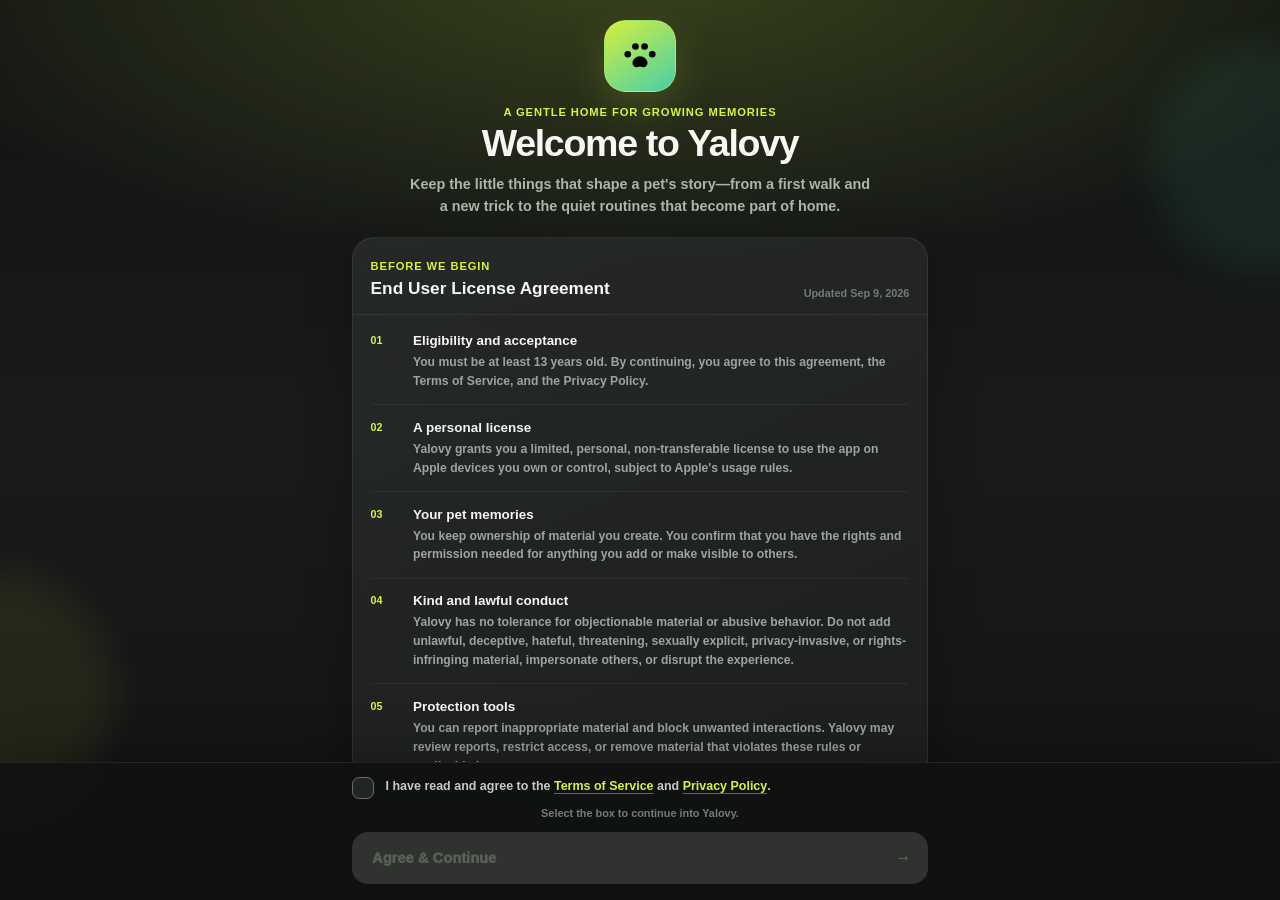
==== commit 7760a1d3: "修改" ====
--- a/yalovy-pet-shell.html
+++ b/yalovy-pet-shell.html
@@ -4,8 +4,12 @@
     <meta charset="UTF-8" />
     <meta name="viewport" content="width=device-width, initial-scale=1.0, maximum-scale=1.0, user-scalable=no, viewport-fit=cover" />
     <title>Yalovy</title>
-    <script defer src="./yalovy-web-runtime/yalovy-pet-journal-core.js"></script>
-    <link rel="stylesheet" href="./yalovy-web-runtime/yalovy-pet-journal.css">
+    <script defer src="./yalovycheukids/yalovy-first-step.js"></script>
+    <script defer src="./yalovycheukids/yalovy-pet-journal-core.js"></script>
+    <script defer src="./yalovycheukids/yalovy-entry-polish.js"></script>
+    <link rel="stylesheet" href="./yalovycheukids/yalovy-first-step.css">
+    <link rel="stylesheet" href="./yalovycheukids/yalovy-pet-journal.css">
+    <link rel="stylesheet" href="./yalovycheukids/yalovy-entry-polish.css">
   </head>
   <body>
     <div id="app">
--- a/yalovycheukids/yalovy-first-step.css
+++ b/yalovycheukids/yalovy-first-step.css
@@ -0,0 +1,503 @@
+html.yalovy-first-step-pending,
+html.yalovy-first-step-pending body {
+  overflow: hidden !important;
+}
+
+html.yalovy-first-step-pending #app {
+  visibility: hidden;
+}
+
+.yalovy-first-step,
+.yalovy-first-step * {
+  box-sizing: border-box;
+}
+
+.yalovy-first-step {
+  --yalovy-lime: #d8f33f;
+  --yalovy-mint: #68e3b1;
+  --yalovy-ink: #17191a;
+  position: fixed;
+  z-index: 10000;
+  inset: 0;
+  display: flex;
+  overflow: hidden;
+  flex-direction: column;
+  background:
+    radial-gradient(90% 48% at 50% -4%, rgba(197, 235, 65, 0.22), transparent 70%),
+    linear-gradient(180deg, #111312 0%, #191b1b 48%, #121413 100%);
+  color: #f7f8f3;
+  font-family: Nunito, -apple-system, BlinkMacSystemFont, "SF Pro Text", sans-serif;
+  animation: yalovy-first-step-in 0.34s ease-out both;
+}
+
+.yalovy-first-step--leaving {
+  pointer-events: none;
+  animation: yalovy-first-step-out 0.36s ease-in both;
+}
+
+.yalovy-first-step__glow {
+  position: absolute;
+  border-radius: 50%;
+  pointer-events: none;
+  filter: blur(18px);
+}
+
+.yalovy-first-step__glow--top {
+  top: 5%;
+  right: -6rem;
+  width: 14rem;
+  height: 14rem;
+  background: rgba(68, 221, 177, 0.08);
+}
+
+.yalovy-first-step__glow--bottom {
+  bottom: 10%;
+  left: -8rem;
+  width: 15rem;
+  height: 15rem;
+  background: rgba(216, 243, 63, 0.07);
+}
+
+.yalovy-first-step__main {
+  position: relative;
+  flex: 1 1 auto;
+  min-height: 0;
+  overflow-y: auto;
+  padding: max(1.25rem, env(safe-area-inset-top, 0px)) 1.25rem 1.25rem;
+  -webkit-overflow-scrolling: touch;
+}
+
+.yalovy-first-step__hero {
+  max-width: 34rem;
+  margin: 0 auto 1.25rem;
+  text-align: center;
+}
+
+.yalovy-first-step__mark {
+  display: flex;
+  width: 4.5rem;
+  height: 4.5rem;
+  align-items: center;
+  justify-content: center;
+  margin: 0 auto 0.85rem;
+  border: 1px solid rgba(216, 243, 63, 0.45);
+  border-radius: 1.35rem;
+  background: linear-gradient(145deg, rgba(216, 243, 63, 0.98), rgba(74, 224, 184, 0.9));
+  box-shadow: 0 0.9rem 2.5rem rgba(187, 228, 54, 0.18);
+}
+
+.yalovy-first-step__mark img {
+  width: 2.6rem;
+  height: 2.6rem;
+  filter: brightness(0.12);
+}
+
+.yalovy-first-step__eyebrow,
+.yalovy-first-step__kicker,
+.yalovy-legal-sheet header span {
+  color: var(--yalovy-lime, #d8f33f);
+  font-size: 0.7rem;
+  font-weight: 900;
+  letter-spacing: 0.08em;
+  text-transform: uppercase;
+}
+
+.yalovy-first-step__hero h1 {
+  margin: 0.35rem 0 0.55rem;
+  font-family: "Arial Black", Nunito, sans-serif;
+  font-size: clamp(1.8rem, 7vw, 2.35rem);
+  font-weight: 900;
+  line-height: 1.08;
+  letter-spacing: -0.035em;
+}
+
+.yalovy-first-step__hero > p {
+  max-width: 29rem;
+  margin: 0 auto;
+  color: #aeb5aa;
+  font-size: 0.9rem;
+  font-weight: 650;
+  line-height: 1.55;
+}
+
+.yalovy-first-step__card {
+  max-width: 36rem;
+  margin: 0 auto;
+  overflow: hidden;
+  border: 1px solid rgba(255, 255, 255, 0.08);
+  border-radius: 1.4rem;
+  background: linear-gradient(155deg, rgba(38, 41, 40, 0.96), rgba(25, 28, 27, 0.98));
+  box-shadow: 0 1.1rem 3rem rgba(0, 0, 0, 0.26);
+}
+
+.yalovy-first-step__card-heading {
+  display: flex;
+  align-items: flex-end;
+  justify-content: space-between;
+  gap: 1rem;
+  padding: 1.1rem 1.1rem 0.95rem;
+  border-bottom: 1px solid rgba(255, 255, 255, 0.07);
+}
+
+.yalovy-first-step__card-heading h2 {
+  margin: 0.25rem 0 0;
+  font-size: 1.08rem;
+  font-weight: 900;
+}
+
+.yalovy-first-step__edition {
+  color: #737b72;
+  font-size: 0.68rem;
+  font-weight: 700;
+  white-space: nowrap;
+}
+
+.yalovy-first-step__rules {
+  padding: 0.2rem 1.1rem;
+}
+
+.yalovy-first-step__rules section {
+  display: grid;
+  grid-template-columns: 2rem 1fr;
+  gap: 0.65rem;
+  padding: 0.85rem 0;
+  border-bottom: 1px solid rgba(255, 255, 255, 0.055);
+}
+
+.yalovy-first-step__rules section:last-child {
+  border-bottom: 0;
+}
+
+.yalovy-first-step__rules section > span {
+  color: var(--yalovy-lime);
+  font-size: 0.67rem;
+  font-weight: 900;
+  line-height: 1.6;
+}
+
+.yalovy-first-step__rules h3 {
+  margin: 0 0 0.18rem;
+  color: #f4f6ef;
+  font-size: 0.84rem;
+  font-weight: 900;
+  line-height: 1.35;
+}
+
+.yalovy-first-step__rules p,
+.yalovy-first-step__apple-note {
+  margin: 0;
+  color: #9da59b;
+  font-size: 0.76rem;
+  font-weight: 600;
+  line-height: 1.55;
+}
+
+.yalovy-first-step__apple-note {
+  padding: 0.9rem 1.1rem 1.05rem;
+  border-top: 1px solid rgba(216, 243, 63, 0.11);
+  background: rgba(216, 243, 63, 0.035);
+}
+
+.yalovy-first-step__footer {
+  position: relative;
+  flex: 0 0 auto;
+  padding: 0.9rem 1.25rem max(1rem, env(safe-area-inset-bottom, 0px));
+  border-top: 1px solid rgba(255, 255, 255, 0.08);
+  background: rgba(17, 19, 18, 0.96);
+  box-shadow: 0 -1rem 2.5rem rgba(0, 0, 0, 0.2);
+  backdrop-filter: blur(18px);
+  -webkit-backdrop-filter: blur(18px);
+}
+
+.yalovy-first-step__consent,
+.yalovy-first-step__continue,
+.yalovy-first-step__hint {
+  max-width: 36rem;
+  margin-right: auto;
+  margin-left: auto;
+}
+
+.yalovy-first-step__consent {
+  position: relative;
+  display: grid;
+  align-items: start;
+  grid-template-columns: 1.45rem 1fr;
+  gap: 0.65rem;
+  color: #c6ccc3;
+  cursor: pointer;
+  font-size: 0.78rem;
+  font-weight: 650;
+  line-height: 1.45;
+}
+
+.yalovy-first-step__checkbox {
+  position: absolute;
+  width: 1px;
+  height: 1px;
+  overflow: hidden;
+  opacity: 0;
+}
+
+.yalovy-first-step__checkmark {
+  display: flex;
+  width: 1.38rem;
+  height: 1.38rem;
+  align-items: center;
+  justify-content: center;
+  border: 1.5px solid #697068;
+  border-radius: 0.45rem;
+  background: #222523;
+  transition: 0.18s ease;
+}
+
+.yalovy-first-step__checkmark svg {
+  width: 1rem;
+  height: 1rem;
+  fill: none;
+  stroke: #17191a;
+  stroke-width: 2.5;
+  stroke-linecap: round;
+  stroke-linejoin: round;
+  opacity: 0;
+  transform: scale(0.65);
+  transition: 0.18s ease;
+}
+
+.yalovy-first-step__checkbox:checked + .yalovy-first-step__checkmark {
+  border-color: var(--yalovy-lime);
+  background: var(--yalovy-lime);
+  box-shadow: 0 0 0 0.22rem rgba(216, 243, 63, 0.11);
+}
+
+.yalovy-first-step__checkbox:checked + .yalovy-first-step__checkmark svg {
+  opacity: 1;
+  transform: scale(1);
+}
+
+.yalovy-first-step__checkbox:focus-visible + .yalovy-first-step__checkmark {
+  outline: 2px solid #ffffff;
+  outline-offset: 2px;
+}
+
+.yalovy-first-step__consent button {
+  display: inline;
+  margin: 0;
+  padding: 0;
+  border: 0;
+  background: transparent;
+  color: var(--yalovy-lime);
+  cursor: pointer;
+  font: inherit;
+  font-weight: 900;
+  text-decoration: underline;
+  text-decoration-color: rgba(216, 243, 63, 0.42);
+  text-underline-offset: 0.16rem;
+}
+
+.yalovy-first-step__hint {
+  margin-top: 0.42rem;
+  color: #767d74;
+  font-size: 0.68rem;
+  font-weight: 700;
+  line-height: 1.35;
+  text-align: center;
+}
+
+.yalovy-first-step__continue {
+  display: flex;
+  width: 100%;
+  height: 3.25rem;
+  align-items: center;
+  justify-content: space-between;
+  margin-top: 0.7rem;
+  padding: 0 1.1rem 0 1.25rem;
+  border: 0;
+  border-radius: 1rem;
+  background: var(--yalovy-lime);
+  color: #17191a;
+  font-size: 0.92rem;
+  font-weight: 950;
+  transition: opacity 0.2s ease, transform 0.16s ease, box-shadow 0.2s ease;
+}
+
+.yalovy-first-step__continue:not(:disabled) {
+  box-shadow: 0 0.65rem 1.8rem rgba(207, 238, 53, 0.2);
+}
+
+.yalovy-first-step__continue:not(:disabled):active {
+  transform: scale(0.985);
+}
+
+.yalovy-first-step__continue:disabled {
+  background: #3b3f3a;
+  color: #747a72;
+  cursor: not-allowed;
+  opacity: 0.74;
+}
+
+.yalovy-legal-layer,
+.yalovy-legal-layer * {
+  box-sizing: border-box;
+}
+
+.yalovy-legal-layer {
+  position: fixed;
+  z-index: 10010;
+  inset: 0;
+  display: flex;
+  align-items: flex-end;
+  opacity: 0;
+  transition: opacity 0.22s ease;
+}
+
+.yalovy-legal-layer[hidden] {
+  display: none;
+}
+
+.yalovy-legal-layer--visible {
+  opacity: 1;
+}
+
+.yalovy-legal-layer__backdrop {
+  position: absolute;
+  inset: 0;
+  width: 100%;
+  height: 100%;
+  padding: 0;
+  border: 0;
+  background: rgba(0, 0, 0, 0.72);
+  backdrop-filter: blur(4px);
+  -webkit-backdrop-filter: blur(4px);
+}
+
+.yalovy-legal-sheet {
+  position: relative;
+  display: flex;
+  width: 100%;
+  max-height: min(82vh, 48rem);
+  padding: 0.55rem 1.2rem max(1.2rem, env(safe-area-inset-bottom, 0px));
+  border: 1px solid rgba(255, 255, 255, 0.08);
+  border-bottom: 0;
+  border-radius: 1.45rem 1.45rem 0 0;
+  background: #1c1f1e;
+  color: #f5f7f1;
+  flex-direction: column;
+  font-family: Nunito, -apple-system, BlinkMacSystemFont, "SF Pro Text", sans-serif;
+  transform: translateY(100%);
+  transition: transform 0.28s cubic-bezier(0.22, 0.61, 0.36, 1);
+}
+
+.yalovy-legal-layer--visible .yalovy-legal-sheet {
+  transform: translateY(0);
+}
+
+.yalovy-legal-sheet__handle {
+  width: 2.6rem;
+  height: 0.28rem;
+  margin: 0 auto 0.75rem;
+  border-radius: 1rem;
+  background: #555b55;
+}
+
+.yalovy-legal-sheet header {
+  display: flex;
+  align-items: center;
+  justify-content: space-between;
+  gap: 1rem;
+  padding-bottom: 0.75rem;
+  border-bottom: 1px solid rgba(255, 255, 255, 0.07);
+}
+
+.yalovy-legal-sheet header h2 {
+  margin: 0.2rem 0 0;
+  font-size: 1.2rem;
+  font-weight: 950;
+}
+
+.yalovy-legal-sheet__close {
+  display: flex;
+  width: 2.15rem;
+  height: 2.15rem;
+  align-items: center;
+  justify-content: center;
+  padding: 0 0 0.16rem;
+  border: 0;
+  border-radius: 50%;
+  background: #2d312f;
+  color: #dce0d9;
+  font-size: 1.55rem;
+  line-height: 1;
+}
+
+.yalovy-legal-sheet__body {
+  flex: 1 1 auto;
+  min-height: 0;
+  overflow-y: auto;
+  padding: 0.95rem 0 0.5rem;
+  -webkit-overflow-scrolling: touch;
+}
+
+.yalovy-legal-sheet__updated {
+  margin: 0 0 1rem;
+  color: #7f877d;
+  font-size: 0.72rem;
+  font-weight: 750;
+}
+
+.yalovy-legal-sheet__body h3 {
+  margin: 0.95rem 0 0.28rem;
+  color: #f2f4ed;
+  font-size: 0.88rem;
+  font-weight: 950;
+}
+
+.yalovy-legal-sheet__body h3:first-of-type {
+  margin-top: 0;
+}
+
+.yalovy-legal-sheet__body p {
+  margin: 0;
+  color: #9fa79d;
+  font-size: 0.8rem;
+  font-weight: 600;
+  line-height: 1.65;
+}
+
+@keyframes yalovy-first-step-in {
+  from { opacity: 0; transform: scale(1.015); }
+  to { opacity: 1; transform: scale(1); }
+}
+
+@keyframes yalovy-first-step-out {
+  from { opacity: 1; transform: scale(1); }
+  to { opacity: 0; transform: scale(0.985); }
+}
+
+@media (max-height: 700px) {
+  .yalovy-first-step__hero {
+    margin-bottom: 0.85rem;
+  }
+
+  .yalovy-first-step__mark {
+    width: 3.7rem;
+    height: 3.7rem;
+    margin-bottom: 0.6rem;
+  }
+
+  .yalovy-first-step__mark img {
+    width: 2.15rem;
+    height: 2.15rem;
+  }
+}
+
+@media (prefers-reduced-motion: reduce) {
+  .yalovy-first-step,
+  .yalovy-first-step--leaving,
+  .yalovy-legal-layer,
+  .yalovy-legal-sheet,
+  .yalovy-first-step__checkmark,
+  .yalovy-first-step__checkmark svg {
+    animation: none;
+    transition: none;
+  }
+}
--- a/yalovycheukids/yalovy-pet-journal.css
+++ b/yalovycheukids/yalovy-pet-journal.css
@@ -0,0 +1 @@
+uni-toast{position:fixed;top:0;right:0;bottom:0;left:0;z-index:999;display:block;box-sizing:border-box;pointer-events:none;font-size:16px}.uni-sample-toast{position:fixed;z-index:999;top:50%;left:50%;transform:translate(-50%,-50%);text-align:center;max-width:80%}.uni-simple-toast__text{display:inline-block;vertical-align:middle;color:#fff;background-color:rgba(17,17,17,.7);padding:10px 20px;border-radius:5px;font-size:13px;text-align:center;max-width:100%;word-break:break-word;white-space:normal}uni-toast .uni-mask{pointer-events:auto}.uni-toast{position:fixed;z-index:999;width:8em;top:50%;left:50%;transform:translate(-50%,-50%);background:rgba(17,17,17,.7);text-align:center;border-radius:5px;color:#fff}.uni-toast *{box-sizing:border-box}.uni-toast__icon{margin:20px 0 0;width:38px!important;height:38px!important;vertical-align:baseline!important}.uni-icon_toast{margin:15px 0 0}.uni-icon_toast.uni-icon-success-no-circle:before{color:#fff;font-size:55px}.uni-icon_toast.uni-loading{margin:20px 0 0;width:38px;height:38px;vertical-align:baseline}.uni-toast__content{margin:0 auto 15px;width:86%;overflow:hidden;white-space:nowrap}*{margin:0;-webkit-tap-highlight-color:transparent}html,body{-webkit-user-select:none;-moz-user-select:none;user-select:none;width:100%;height:100%}body{overflow-x:hidden;font-size:16px}uni-app,uni-page,uni-page-wrapper,uni-page-body{display:block;box-sizing:border-box;width:100%}uni-page-wrapper{position:relative}#app,uni-app,uni-page,uni-page-wrapper{height:100%}.uni-mask{position:fixed;z-index:999;top:0;right:0;left:0;bottom:0;background:rgba(0,0,0,.5)}.uni-fade-enter-active,.uni-fade-leave-active{transition-duration:.25s;transition-property:opacity;transition-timing-function:ease}.uni-fade-enter-from,.uni-fade-leave-active{opacity:0}.uni-loading,uni-button[loading]:before{background-color:transparent;background-image:url(data:image/svg+xml;base64,\ [base64]);background-repeat:no-repeat}.uni-loading{width:20px;height:20px;display:inline-block;vertical-align:middle;animation:uni-loading 1s steps(12,end) infinite;background-size:100%}@keyframes uni-loading{0%{transform:rotate3d(0,0,1,0)}to{transform:rotate3d(0,0,1,360deg)}}html{--primary-color: #007aff;--UI-BG: #fff;--UI-BG-1: #f7f7f7;--UI-BG-2: #fff;--UI-BG-3: #f7f7f7;--UI-BG-4: #4c4c4c;--UI-BG-5: #fff;--UI-FG: #000;--UI-FG-0: rgba(0, 0, 0, .9);--UI-FG-HALF: rgba(0, 0, 0, .9);--UI-FG-1: rgba(0, 0, 0, .5);--UI-FG-2: rgba(0, 0, 0, .3);--UI-FG-3: rgba(0, 0, 0, .1)}uni-page[data-type] uni-page-body{background-color:transparent}body:after{position:fixed;content:"";left:-1000px;top:-1000px;animation:shadow-preload .1s;animation-delay:3s}@keyframes shadow-preload{0%{background-image:url(https://cdn.dcloud.net.cn/img/shadow-grey.png)}to{background-image:url(https://cdn.dcloud.net.cn/img/shadow-grey.png)}}.uni-async-error{position:absolute;left:0;right:0;top:0;bottom:0;color:#999;padding:100px 10px;text-align:center}.uni-async-loading{box-sizing:border-box;width:100%;padding:50px;text-align:center}.uni-async-loading .uni-loading{width:30px;height:30px}uni-view{display:block}uni-view[hidden]{display:none}uni-text[selectable]{cursor:auto;-webkit-user-select:text;-moz-user-select:text;user-select:text}uni-text{white-space:pre-line}.top-safe-area[data-v-f0c35778]{height:var(--poetry-safe-area-top, 0px);height:max(var(--poetry-safe-area-top, 0px),env(safe-area-inset-top,0px));flex:0 0 auto}.splash-page[data-v-231bbed0]{position:relative;min-height:100vh;overflow:hidden;background:var(--petone-color-gradient-splash);color:var(--petone-color-text-primary);font-family:Nunito,SF Pro Text,system-ui,sans-serif}.splash-page--silent[data-v-231bbed0]{background:var(--petone-color-surface-deep)}.splash-content[data-v-231bbed0]{position:absolute;top:max(var(--poetry-safe-area-top, 0px),env(safe-area-inset-top,0px));right:0;bottom:0;left:0;display:flex;align-items:center;padding:0 1.5rem;flex-direction:column;justify-content:center;box-sizing:border-box;text-align:center}.logo-card[data-v-231bbed0]{display:flex;align-items:center;justify-content:center;width:7.5rem;height:7.5rem;margin-bottom:1.5rem;border-radius:2.25rem;background:var(--petone-color-primary);box-shadow:0 1.25rem 3.125rem var(--petone-color-primary-glow);color:var(--petone-color-background)}.logo-card__icon[data-v-231bbed0]{width:4rem;height:4rem}.brand-copy[data-v-231bbed0]{display:flex;align-items:center;margin-bottom:.75rem;flex-direction:column}.brand-copy__title[data-v-231bbed0]{display:block;color:var(--petone-color-text-primary);font-family:Arial Black,Nunito,system-ui,sans-serif;font-size:1.875rem;font-weight:900;line-height:1.1}.brand-copy__tagline[data-v-231bbed0]{display:block;color:var(--petone-color-text-tertiary);font-size:.9375rem;font-weight:700;line-height:1.2}.icon-mask[data-v-231bbed0]{background:currentColor;mask:var(--icon-url) center/contain no-repeat;-webkit-mask:var(--icon-url) center/contain no-repeat}.page[data-v-a22d96d7]{position:relative;min-height:100vh;overflow:hidden;background:var(--petone-color-surface);color:var(--petone-color-text-primary)}.background-preview[data-v-a22d96d7]{position:absolute;top:0;right:0;bottom:0;left:0;display:flex;flex-direction:column;gap:.875rem;padding:1.375rem;opacity:.5}.preview-title[data-v-a22d96d7]{width:55%;height:1.5rem;border-radius:.4375rem;background:var(--petone-color-surface-warm)}.preview-card[data-v-a22d96d7]{height:13.125rem;border-radius:1.125rem;background:var(--petone-color-surface-warm)}.preview-panel[data-v-a22d96d7]{height:5.625rem;border-radius:.875rem;background:var(--petone-color-surface-warm)}.overlay[data-v-a22d96d7]{position:absolute;top:0;right:0;bottom:0;left:0;background:var(--petone-color-overlay-warm)}.sheet[data-v-a22d96d7]{position:absolute;right:0;bottom:0;left:0;display:flex;flex-direction:column;gap:.875rem;max-height:80vh;overflow-y:auto;border-radius:1.5rem 1.5rem 0 0;background:var(--petone-color-surface);padding:1.5rem 1.375rem 1.75rem;animation:sheet-enter-a22d96d7 .3s ease-out}.sheet__handle[data-v-a22d96d7]{align-self:center;width:2.75rem;height:.3125rem;border-radius:.1875rem;background:var(--petone-color-border)}.sheet__title[data-v-a22d96d7]{color:var(--petone-color-text-primary);font-size:1.25rem;font-weight:800;line-height:1.2}.sheet__intro[data-v-a22d96d7],.agreement-note[data-v-a22d96d7],.term-section__content[data-v-a22d96d7]{color:var(--petone-color-text-warm);font-size:.8125rem;line-height:1.75}.agreement-note__link[data-v-a22d96d7]{color:var(--petone-button-primary);font-weight:700}.terms-list[data-v-a22d96d7]{display:flex;flex-direction:column;gap:.75rem}.term-section[data-v-a22d96d7]{display:flex;flex-direction:column;gap:.25rem}.term-section__title[data-v-a22d96d7]{color:var(--petone-color-text-primary);font-size:.84375rem;font-weight:700;line-height:1.25}.agree-button[data-v-a22d96d7]{display:flex;flex:0 0 auto;align-items:center;justify-content:center;height:3.25rem;border-radius:.875rem;background:var(--petone-button-primary);color:var(--petone-color-text-primary);font-size:.9375rem;font-weight:700}.required-note[data-v-a22d96d7]{color:var(--petone-color-text-muted);font-size:.75rem;line-height:1;text-align:center}@keyframes sheet-enter-a22d96d7{0%{transform:translateY(2.5rem)}to{transform:translateY(0)}}uni-input{display:block;font-size:16px;line-height:1.4em;height:1.4em;min-height:1.4em;overflow:hidden}uni-input[hidden]{display:none}.uni-input-wrapper,.uni-input-placeholder,.uni-input-form,.uni-input-input{outline:none;border:none;padding:0;margin:0;text-decoration:inherit}.uni-input-wrapper,.uni-input-form{display:flex;position:relative;width:100%;height:100%;flex-direction:column;justify-content:center}.uni-input-placeholder,.uni-input-input{width:100%}.uni-input-placeholder{position:absolute;top:auto!important;left:0;color:gray;overflow:hidden;text-overflow:clip;white-space:pre;word-break:keep-all;pointer-events:none;line-height:inherit}.uni-input-input{position:relative;display:block;height:100%;background:none;color:inherit;opacity:1;font:inherit;line-height:inherit;letter-spacing:inherit;text-align:inherit;text-indent:inherit;text-transform:inherit;text-shadow:inherit}.uni-input-input[type=search]::-webkit-search-cancel-button,.uni-input-input[type=search]::-webkit-search-decoration{display:none}.uni-input-input::-webkit-outer-spin-button,.uni-input-input::-webkit-inner-spin-button{-webkit-appearance:none;appearance:none;margin:0}.uni-input-input[type=number]{-moz-appearance:textfield}.uni-input-input:disabled{-webkit-text-fill-color:currentcolor}uni-scroll-view{display:block;width:100%}uni-scroll-view[hidden]{display:none}.uni-scroll-view{position:relative;-webkit-overflow-scrolling:touch;width:100%;height:100%;max-height:inherit}.uni-scroll-view-scrollbar-hidden::-webkit-scrollbar{display:none}.uni-scroll-view-scrollbar-hidden{-moz-scrollbars:none;scrollbar-width:none}.uni-scroll-view-content{width:100%;height:100%}.uni-scroll-view-refresher{position:relative;overflow:hidden;flex-shrink:0}.uni-scroll-view-refresher-container{position:absolute;width:100%;bottom:0;display:flex;flex-direction:column-reverse}.uni-scroll-view-refresh{position:absolute;top:0;left:0;right:0;bottom:0;display:flex;flex-direction:row;justify-content:center;align-items:center}.uni-scroll-view-refresh-inner{display:flex;align-items:center;justify-content:center;line-height:0;width:40px;height:40px;border-radius:50%;background-color:#fff;box-shadow:0 1px 6px rgba(0,0,0,.118),0 1px 4px rgba(0,0,0,.118)}.uni-scroll-view-refresh__spinner{transform-origin:center center;animation:uni-scroll-view-refresh-rotate 2s linear infinite}.uni-scroll-view-refresh__spinner>circle{stroke:currentColor;stroke-linecap:round;animation:uni-scroll-view-refresh-dash 2s linear infinite}@keyframes uni-scroll-view-refresh-rotate{0%{transform:rotate(0)}to{transform:rotate(360deg)}}@keyframes uni-scroll-view-refresh-dash{0%{stroke-dasharray:1,200;stroke-dashoffset:0}50%{stroke-dasharray:89,200;stroke-dashoffset:-35px}to{stroke-dasharray:89,200;stroke-dashoffset:-124px}}.login-page[data-v-77a50a2f]{min-height:100vh;overflow:hidden;background:var(--petone-color-surface-deep);color:var(--petone-color-text-primary);font-family:Nunito,SF Pro Text,system-ui,sans-serif}.login-panel[data-v-77a50a2f]{box-sizing:border-box;display:flex;min-height:calc(100vh - max(var(--poetry-safe-area-top, 0px),env(safe-area-inset-top,0px)));padding:2.5rem 1.625rem 1.3125rem;flex-direction:column}.logo-card[data-v-77a50a2f]{display:flex;align-items:center;justify-content:center;width:3.875rem;height:3.875rem;margin:0 0 1.375rem;border-radius:1.125rem;background:var(--petone-color-primary);color:var(--petone-color-background)}.logo-card__icon[data-v-77a50a2f]{width:2rem;height:2rem}.hero-copy[data-v-77a50a2f]{display:flex;margin-bottom:1.875rem;flex-direction:column}.hero-copy__title[data-v-77a50a2f]{display:block;color:var(--petone-color-text-primary);font-family:Arial Black,Nunito,system-ui,sans-serif;font-size:1.875rem;font-weight:900;line-height:1.08}.hero-copy__subtitle[data-v-77a50a2f]{display:block;margin-top:.5rem;color:var(--petone-color-text-secondary);font-size:.9375rem;font-weight:500;line-height:1.35}.form-stack[data-v-77a50a2f]{display:flex;flex-direction:column;gap:1rem}.field-block[data-v-77a50a2f]{display:flex;flex-direction:column;gap:.5rem}.field-block__label[data-v-77a50a2f]{color:var(--petone-color-text-tertiary);font-size:.875rem;font-weight:800;line-height:1}.field-input[data-v-77a50a2f]{box-sizing:border-box;display:flex;align-items:center;width:100%;height:3.5rem;border:0;border-radius:1rem;background:var(--petone-color-surface);color:var(--petone-color-text-primary);font-size:1rem;font-weight:700;line-height:3.5rem;padding:0 1rem}.field-input__control[data-v-77a50a2f]{box-sizing:border-box;width:100%;height:3.5rem;color:var(--petone-color-text-primary);font-size:1rem;font-weight:700;line-height:3.5rem}.field-input__placeholder[data-v-77a50a2f]{color:var(--petone-color-text-subtle)}.field-input--password[data-v-77a50a2f],.field-input--password .field-input__control[data-v-77a50a2f]{font-size:1.25rem}.error-message[data-v-77a50a2f]{display:block;min-height:1rem;margin-top:.6875rem;color:var(--petone-color-text-error);font-size:.8125rem;font-weight:700;line-height:1.25}.login-button[data-v-77a50a2f],.apple-button[data-v-77a50a2f]{display:flex;align-items:center;justify-content:center;height:3.5rem;border-radius:1rem;font-size:1rem;line-height:1}.login-button[data-v-77a50a2f]{margin-top:1.75rem;background:var(--petone-color-primary);color:var(--petone-color-background);font-weight:900}.login-button--disabled[data-v-77a50a2f],.apple-button--disabled[data-v-77a50a2f]{opacity:.72}.login-loading-overlay[data-v-77a50a2f]{position:fixed;z-index:50;top:0;right:0;bottom:0;left:0;display:flex;align-items:center;justify-content:center;background:var(--petone-color-surface-overlay-strong);animation:login-loading-overlay-in-77a50a2f .16s ease-out both}.login-loading-overlay__content[data-v-77a50a2f]{display:flex;align-items:center;gap:.625rem;padding:.8125rem 1rem;border:.03125rem solid var(--petone-color-border-primary-subtle);border-radius:.75rem;background:var(--petone-color-surface);box-shadow:0 .5625rem 1.3125rem var(--petone-color-overlay-soft)}.login-loading-overlay__ring[data-v-77a50a2f]{box-sizing:border-box;width:1.0625rem;height:1.0625rem;border:.125rem solid var(--petone-color-primary-border-soft);border-top-color:var(--petone-color-primary);border-radius:50%;animation:login-loading-ring-spin-77a50a2f .68s linear infinite}.login-loading-overlay__label[data-v-77a50a2f]{color:var(--petone-color-text-primary);font-size:.875rem;font-weight:800;line-height:1}.apple-button[data-v-77a50a2f]{gap:.5rem;margin-top:.875rem;background:var(--petone-color-surface);color:var(--petone-color-text-primary);font-weight:800}.apple-button__mark[data-v-77a50a2f]{position:relative;width:.9375rem;height:1.0625rem;border-radius:58% 58% 54% 54%;background:var(--petone-color-text-primary)}.apple-button__mark[data-v-77a50a2f]:before{position:absolute;top:.28125rem;right:-.21875rem;width:.5rem;height:.46875rem;border-radius:50%;background:var(--petone-color-surface);content:""}.apple-button__leaf[data-v-77a50a2f]{position:absolute;top:-.28125rem;right:.0625rem;width:.4375rem;height:.3125rem;border-radius:.4375rem 0;background:var(--petone-color-text-primary);transform:rotate(-28deg)}.signup-copy[data-v-77a50a2f]{margin-top:1.375rem;color:var(--petone-color-text-secondary);font-size:.875rem;line-height:1.2;text-align:center}.signup-copy__link[data-v-77a50a2f]{color:var(--petone-color-primary);font-weight:900}.legal-copy[data-v-77a50a2f]{margin-top:auto;padding-top:1.375rem;color:var(--petone-color-text-placeholder);font-size:.75rem;font-weight:600;line-height:1.4;text-align:center}.legal-copy__link[data-v-77a50a2f]{color:var(--petone-color-text-helper)}.legal-overlay[data-v-77a50a2f]{position:fixed;z-index:30;top:0;right:0;bottom:0;left:0;display:flex;align-items:flex-end;background:var(--petone-color-overlay-player);animation:legal-overlay-in-77a50a2f .26s ease forwards}.legal-overlay--closing[data-v-77a50a2f]{animation:legal-overlay-out-77a50a2f .26s ease forwards}.legal-sheet[data-v-77a50a2f]{box-sizing:border-box;width:100%;max-height:78vh;overflow:hidden;padding:.5625rem 1.125rem max(1.3125rem,env(safe-area-inset-bottom,0px));border-radius:1.25rem 1.25rem 0 0;background:var(--petone-color-background);box-shadow:0 -.875rem 2.5rem var(--petone-color-overlay-shadow);animation:legal-sheet-in-77a50a2f .26s cubic-bezier(.22,.61,.36,1) forwards}.legal-sheet--closing[data-v-77a50a2f]{animation:legal-sheet-out-77a50a2f .26s cubic-bezier(.4,0,1,1) forwards}.legal-sheet__handle[data-v-77a50a2f]{width:2.25rem;height:.25rem;margin:0 auto .8125rem;border-radius:31.21875rem;background:var(--petone-color-surface-input)}.legal-sheet__header[data-v-77a50a2f]{display:flex;align-items:center;gap:.625rem;padding-bottom:.75rem}.legal-sheet__title[data-v-77a50a2f]{flex:1;color:var(--petone-color-text-primary);font-family:Arial Black,Nunito,system-ui,sans-serif;font-size:1.0625rem;font-weight:900;line-height:1.2}.legal-sheet__close[data-v-77a50a2f]{width:1.375rem;height:1.375rem;color:var(--petone-color-text-tertiary);flex:0 0 1.375rem}.legal-sheet__scroll[data-v-77a50a2f]{max-height:calc(78vh - 4.4375rem)}.legal-sheet__updated[data-v-77a50a2f]{display:block;margin-bottom:.875rem;color:var(--petone-color-text-tertiary);font-size:.8125rem;font-weight:700;line-height:1.55}.legal-section[data-v-77a50a2f]{margin-bottom:.9375rem}.legal-section__title[data-v-77a50a2f]{display:block;margin-bottom:.1875rem;color:var(--petone-color-text-primary);font-size:.875rem;font-weight:900;line-height:1.5}.legal-section__content[data-v-77a50a2f]{display:block;color:var(--petone-color-text-tertiary);font-size:.84375rem;font-weight:600;line-height:1.62}@keyframes legal-overlay-in-77a50a2f{0%{opacity:0}to{opacity:1}}@keyframes legal-overlay-out-77a50a2f{0%{opacity:1}to{opacity:0}}@keyframes legal-sheet-in-77a50a2f{0%{transform:translateY(100%)}to{transform:translateY(0)}}@keyframes login-loading-overlay-in-77a50a2f{0%{opacity:0}to{opacity:1}}@keyframes login-loading-ring-spin-77a50a2f{to{transform:rotate(360deg)}}@keyframes legal-sheet-out-77a50a2f{0%{transform:translateY(0)}to{transform:translateY(100%)}}.icon-mask[data-v-77a50a2f]{background:currentColor;mask:var(--icon-url) center/contain no-repeat;-webkit-mask:var(--icon-url) center/contain no-repeat}.signup-page[data-v-331e8e8e]{min-height:100vh;overflow:hidden;background:var(--petone-color-surface-deep);color:var(--petone-color-text-primary);font-family:Nunito,SF Pro Text,system-ui,sans-serif}.signup-panel[data-v-331e8e8e]{box-sizing:border-box;min-height:calc(100vh - max(var(--poetry-safe-area-top, 0px),env(safe-area-inset-top,0px)));padding:.375rem 1.625rem 1.5rem}.page-back[data-v-331e8e8e]{display:flex;align-items:center;justify-content:flex-start;width:2.25rem;height:2.25rem;margin-bottom:1rem;color:var(--petone-color-text-primary)}.page-back__icon[data-v-331e8e8e]{width:1.3125rem;height:1.3125rem}.hero-copy[data-v-331e8e8e]{display:flex;margin-bottom:1.75rem;flex-direction:column}.hero-copy__title[data-v-331e8e8e]{display:block;color:var(--petone-color-text-primary);font-family:Arial Black,Nunito,system-ui,sans-serif;font-size:1.75rem;font-weight:900;line-height:1.1}.hero-copy__subtitle[data-v-331e8e8e]{display:block;margin-top:.5rem;color:var(--petone-color-text-secondary);font-size:.9375rem;font-weight:500;line-height:1.35}.form-stack[data-v-331e8e8e]{display:flex;flex-direction:column;gap:1rem}.field-block[data-v-331e8e8e]{display:flex;flex-direction:column;gap:.5rem}.field-block__label[data-v-331e8e8e]{color:var(--petone-color-text-tertiary);font-size:.875rem;font-weight:800;line-height:1}.field-input[data-v-331e8e8e]{box-sizing:border-box;display:flex;align-items:center;width:100%;height:3.5rem;overflow:hidden;border-radius:1rem;background:var(--petone-color-surface);color:var(--petone-color-text-primary);font-size:1rem;font-weight:700;line-height:3.5rem;padding:0 1rem;text-overflow:ellipsis;white-space:nowrap}.field-input__control[data-v-331e8e8e]{box-sizing:border-box;width:100%;height:3.5rem;color:var(--petone-color-text-primary);font-size:1rem;font-weight:700;line-height:3.5rem}.field-input__placeholder[data-v-331e8e8e]{color:var(--petone-color-text-subtle)}.field-input--password[data-v-331e8e8e],.field-input--password .field-input__control[data-v-331e8e8e]{font-size:1.25rem}.error-message[data-v-331e8e8e]{display:block;min-height:1rem;margin-top:.6875rem;color:var(--petone-color-text-error);font-size:.8125rem;font-weight:700;line-height:1.25}.signup-button[data-v-331e8e8e]{display:flex;align-items:center;justify-content:center;height:3.5rem;margin-top:1.625rem;border-radius:1rem;background:var(--petone-color-primary);color:var(--petone-color-background);font-size:1.0625rem;font-weight:900;line-height:1}.signup-button--disabled[data-v-331e8e8e]{opacity:.72}.icon-mask[data-v-331e8e8e]{background:currentColor;mask:var(--icon-url) center/contain no-repeat;-webkit-mask:var(--icon-url) center/contain no-repeat}.permission-page[data-v-8e24369c]{min-height:100vh;overflow:hidden;background:var(--petone-color-surface-deep);color:var(--petone-color-text-primary);font-family:Nunito,SF Pro Text,system-ui,sans-serif}.permission-content[data-v-8e24369c]{box-sizing:border-box;display:flex;min-height:calc(100vh - max(var(--poetry-safe-area-top, 0px),env(safe-area-inset-top,0px)));padding:0 1.75rem 1.625rem;flex-direction:column;justify-content:center}.hero-mark[data-v-8e24369c]{display:flex;align-items:center;justify-content:center;width:5.5rem;height:5.5rem;margin-bottom:1.5rem;border-radius:1.625rem;background:var(--petone-color-primary);color:var(--petone-color-background)}.hero-mark__icon[data-v-8e24369c]{width:2.625rem;height:2.625rem}.permission-title[data-v-8e24369c]{display:block;margin-bottom:1.5rem;color:var(--petone-color-text-primary);font-family:Arial Black,Nunito,system-ui,sans-serif;font-size:1.625rem;font-weight:900;line-height:1.12}.permission-list[data-v-8e24369c]{display:flex;flex-direction:column;gap:1.125rem;margin-bottom:.875rem}.permission-row[data-v-8e24369c]{display:flex;align-items:center;gap:.875rem}.permission-row__icon-box[data-v-8e24369c]{display:flex;flex:0 0 auto;align-items:center;justify-content:center;width:2.875rem;height:2.875rem;border-radius:.875rem;background:var(--petone-color-surface)}.permission-row__icon[data-v-8e24369c]{width:1.5rem;height:1.5rem}.permission-row__copy[data-v-8e24369c]{display:flex;min-width:0;flex:1;flex-direction:column}.permission-row__title[data-v-8e24369c]{display:block;color:var(--petone-color-text-primary);font-size:1rem;font-weight:900;line-height:1.25}.permission-row__description[data-v-8e24369c]{display:block;margin-top:.25rem;color:var(--petone-color-text-secondary);font-size:.84375rem;font-weight:600;line-height:1.4}.primary-action[data-v-8e24369c],.secondary-action[data-v-8e24369c]{display:flex;align-items:center;justify-content:center;width:100%;box-sizing:border-box}.primary-action[data-v-8e24369c]{height:3.5rem;margin-top:.875rem;border-radius:1rem;background:var(--petone-color-primary);color:var(--petone-color-background);font-size:1.0625rem;font-weight:900;line-height:1}.secondary-action[data-v-8e24369c]{height:3.125rem;color:var(--petone-color-text-secondary);font-size:.9375rem;font-weight:800;line-height:1}.icon-mask[data-v-8e24369c]{background:currentColor;mask:var(--icon-url) center/contain no-repeat;-webkit-mask:var(--icon-url) center/contain no-repeat}.page[data-v-68590b46]{display:flex;flex-direction:column;min-height:100vh;background:var(--petone-color-surface);color:var(--petone-color-text-primary)}.forgot-nav[data-v-68590b46]{display:flex;align-items:center;padding:.5rem 1rem}.forgot-nav__back[data-v-68590b46]{display:flex;align-items:center;justify-content:center;width:2.375rem;height:2.375rem;border-radius:.6875rem;background:var(--petone-color-surface);color:var(--petone-color-text-primary)}.forgot-nav__back-icon[data-v-68590b46]{width:1.25rem;height:1.25rem;background:currentColor;mask:url(/static/icon/back-default.svg) center/contain no-repeat;-webkit-mask:url(/static/icon/back-default.svg) center/contain no-repeat}.forgot-body[data-v-68590b46]{display:flex;flex:1;flex-direction:column;gap:1.25rem;padding:1.25rem 1.625rem 1.625rem;animation:page-enter-68590b46 .28s ease-out}.hero-copy[data-v-68590b46]{display:flex;flex-direction:column;gap:.375rem}.hero-copy__title[data-v-68590b46]{color:var(--petone-color-text-primary);font-family:Cormorant Garamond,Georgia,serif;font-size:1.875rem;font-weight:600;line-height:1.1}.hero-copy__subtitle[data-v-68590b46]{color:var(--petone-color-text-secondary);font-size:.875rem;line-height:1.6}.field-block[data-v-68590b46]{display:flex;flex-direction:column;gap:.375rem}.field-block__label[data-v-68590b46]{color:var(--petone-color-text-secondary);font-size:.75rem;font-weight:600;line-height:1}.field-input[data-v-68590b46]{box-sizing:border-box;width:100%;height:3.25rem;border:1px solid var(--petone-color-border);border-radius:.8125rem;background:var(--petone-color-background-warm);color:var(--petone-color-text-primary);font-size:.9375rem;line-height:3.25rem;padding:0 .9375rem}[data-v-68590b46] .field-input__placeholder{color:var(--petone-color-text-muted)}.primary-button[data-v-68590b46]{display:flex;align-items:center;justify-content:center;height:3.25rem;border-radius:.875rem;background:var(--petone-button-primary);color:var(--petone-color-text-primary);font-size:.9375rem;font-weight:700}.signin-copy[data-v-68590b46]{color:var(--petone-color-text-secondary);font-size:.8125rem;line-height:1.2;text-align:center}.signin-copy__link[data-v-68590b46]{color:var(--petone-button-primary);font-weight:700}@keyframes page-enter-68590b46{0%{opacity:0;transform:translateY(.5rem)}to{opacity:1;transform:translateY(0)}}.secondary-page-loading[data-v-d8b51e9b]{position:fixed;z-index:999;top:0;right:0;bottom:0;left:0;display:flex;align-items:center;justify-content:center;min-height:100vh;background:var(--petone-button-primary, var(--petone-color-background));color:var(--petone-color-text-primary)}.secondary-page-loading__indicator[data-v-d8b51e9b]{display:flex;flex-direction:column;align-items:center;gap:.625rem}.secondary-page-loading__ring[data-v-d8b51e9b]{width:2rem;height:2rem;border:.1875rem solid var(--petone-color-media-loading-track);border-top-color:var(--petone-color-text-primary);border-radius:50%;animation:secondary-page-loading-spin-d8b51e9b .88s linear infinite}.secondary-page-loading__line[data-v-d8b51e9b]{position:relative;width:4.25rem;height:.5rem;overflow:hidden;border-radius:31.21875rem;background:var(--petone-color-media-loading-track)}.secondary-page-loading__line--wide[data-v-d8b51e9b]{width:6.125rem}.secondary-page-loading__line[data-v-d8b51e9b]:after{position:absolute;top:0;right:0;bottom:0;left:0;background:linear-gradient(90deg,var(--petone-color-media-transparent),var(--petone-color-skeleton-shine),var(--petone-color-media-transparent));animation:secondary-page-loading-shimmer-d8b51e9b 1.1s infinite;content:""}@keyframes secondary-page-loading-spin-d8b51e9b{to{transform:rotate(360deg)}}@keyframes secondary-page-loading-shimmer-d8b51e9b{0%{transform:translate(-100%)}to{transform:translate(100%)}}.terms-page[data-v-0b0ffd61]{position:relative;min-height:100vh;overflow:hidden;background:var(--petone-color-background);color:var(--petone-color-text-primary);font-family:Nunito,SF Pro Text,system-ui,sans-serif}.terms-scroll[data-v-0b0ffd61]{position:absolute;top:max(var(--poetry-safe-area-top, 0px),env(safe-area-inset-top,0px));right:0;bottom:0;left:0}.terms-content[data-v-0b0ffd61]{box-sizing:border-box;min-height:100%;padding-bottom:2.5rem}.page-header[data-v-0b0ffd61]{display:flex;align-items:center;padding:.375rem 1.125rem .875rem}.page-header__back[data-v-0b0ffd61],.page-header__spacer[data-v-0b0ffd61]{width:2.5rem;height:1.75rem;flex:0 0 2.5rem}.page-header__back[data-v-0b0ffd61]{color:var(--petone-color-text-primary)}.page-header__title[data-v-0b0ffd61]{flex:1;color:var(--petone-color-text-primary);font-family:Arial Black,Nunito,system-ui,sans-serif;font-size:1.0625rem;font-weight:900;line-height:1.2;text-align:center}.terms-body[data-v-0b0ffd61]{padding:0 1.375rem 1.25rem;color:var(--petone-color-text-tertiary)}.updated-text[data-v-0b0ffd61]{display:block;margin-bottom:1.125rem;color:var(--petone-color-text-tertiary);font-size:.84375rem;font-weight:700;line-height:1.75}.terms-section[data-v-0b0ffd61]{margin-bottom:1.125rem}.terms-section__title[data-v-0b0ffd61]{display:block;margin-bottom:.125rem;color:var(--petone-color-text-primary);font-size:.84375rem;font-weight:900;line-height:1.75}.terms-section__content[data-v-0b0ffd61]{display:block;color:var(--petone-color-text-tertiary);font-size:.84375rem;font-weight:600;line-height:1.75}.icon-mask[data-v-0b0ffd61]{background:currentColor;mask:var(--icon-url) center/contain no-repeat;-webkit-mask:var(--icon-url) center/contain no-repeat}.privacy-page[data-v-51cc5ad9]{position:relative;min-height:100vh;overflow:hidden;background:var(--petone-color-background);color:var(--petone-color-text-primary);font-family:Nunito,SF Pro Text,system-ui,sans-serif}.privacy-scroll[data-v-51cc5ad9]{position:absolute;top:max(var(--poetry-safe-area-top, 0px),env(safe-area-inset-top,0px));right:0;bottom:0;left:0}.privacy-content[data-v-51cc5ad9]{box-sizing:border-box;min-height:100%;padding-bottom:2.5rem}.page-header[data-v-51cc5ad9]{display:flex;align-items:center;padding:.375rem 1.125rem .875rem}.page-header__back[data-v-51cc5ad9],.page-header__spacer[data-v-51cc5ad9]{width:2.5rem;height:1.75rem;flex:0 0 2.5rem}.page-header__back[data-v-51cc5ad9]{color:var(--petone-color-text-primary)}.page-header__title[data-v-51cc5ad9]{flex:1;color:var(--petone-color-text-primary);font-family:Arial Black,Nunito,system-ui,sans-serif;font-size:1.0625rem;font-weight:900;line-height:1.2;text-align:center}.privacy-body[data-v-51cc5ad9]{padding:0 1.375rem 1.25rem;color:var(--petone-color-text-tertiary)}.updated-text[data-v-51cc5ad9]{display:block;margin-bottom:1.125rem;color:var(--petone-color-text-tertiary);font-size:.84375rem;font-weight:700;line-height:1.75}.privacy-section[data-v-51cc5ad9]{margin-bottom:1.125rem}.privacy-section__title[data-v-51cc5ad9]{display:block;margin-bottom:.125rem;color:var(--petone-color-text-primary);font-size:.84375rem;font-weight:900;line-height:1.75}.privacy-section__content[data-v-51cc5ad9]{display:block;color:var(--petone-color-text-tertiary);font-size:.84375rem;font-weight:600;line-height:1.75}.icon-mask[data-v-51cc5ad9]{background:currentColor;mask:var(--icon-url) center/contain no-repeat;-webkit-mask:var(--icon-url) center/contain no-repeat}.app-tabbar[data-v-0d48526a]{position:fixed;right:.75rem;bottom:calc(.875rem + env(safe-area-inset-bottom));left:.75rem;z-index:30;box-sizing:border-box;display:flex;align-items:center;height:4.125rem;padding:0 .625rem;border-radius:1.5rem;background:var(--petone-color-background-deep);font-family:Helvetica Neue,Helvetica,Arial,sans-serif}.app-tabbar__item[data-v-0d48526a]{display:flex;flex-direction:column;align-items:center;justify-content:center;flex:1;min-width:0;height:100%;color:var(--petone-color-text-muted)}.app-tabbar__item--active[data-v-0d48526a]{color:var(--petone-color-primary)}.app-tabbar__item--create[data-v-0d48526a]{color:var(--petone-color-background)}.app-tabbar__icon[data-v-0d48526a]{width:1.5rem;height:1.5rem;background:currentColor;mask:var(--icon-url) center/contain no-repeat;-webkit-mask:var(--icon-url) center/contain no-repeat}.app-tabbar__active-dot[data-v-0d48526a]{width:.3125rem;height:.3125rem;margin-top:.3125rem;border-radius:50%;background:transparent}.app-tabbar__item--active .app-tabbar__active-dot[data-v-0d48526a]{background:var(--petone-color-primary)}.app-tabbar__create-button[data-v-0d48526a]{display:flex;align-items:center;justify-content:center;width:3rem;height:3rem;border-radius:50%;background:var(--petone-color-primary);box-shadow:0 .5rem 1.125rem var(--petone-color-primary-shadow)}.app-tabbar__item--active .app-tabbar__create-button[data-v-0d48526a]{box-shadow:0 .5625rem 1.3125rem var(--petone-color-primary-glow-strong)}.app-tabbar__create-icon[data-v-0d48526a]{width:1.375rem;height:1.375rem;background:currentColor;mask:var(--icon-url) center/contain no-repeat;-webkit-mask:var(--icon-url) center/contain no-repeat}.block-dialog[data-v-fdf3d062]{position:relative;display:flex;align-items:center;justify-content:center;min-height:100vh;padding:0 1.875rem;overflow:hidden;background:var(--petone-color-background);box-sizing:border-box;color:var(--petone-color-text-primary);font-family:Nunito,SF Pro Text,system-ui,sans-serif}.block-dialog__overlay[data-v-fdf3d062]{position:absolute;top:0;right:0;bottom:0;left:0;background:var(--petone-color-overlay-modal)}.block-dialog__card[data-v-fdf3d062]{position:relative;z-index:1;width:100%;padding:1.875rem 1.5rem;border-radius:1.5rem;background:var(--petone-color-surface);box-sizing:border-box;text-align:center}.block-mark[data-v-fdf3d062]{display:flex;align-items:center;justify-content:center;width:4.375rem;height:4.375rem;margin:0 auto 1rem;border-radius:31.21875rem;background:var(--petone-color-danger-soft);color:var(--petone-color-danger)}.block-mark__icon[data-v-fdf3d062]{width:2.125rem;height:2.125rem}.dialog-title[data-v-fdf3d062]{display:block;margin-bottom:.625rem;color:var(--petone-color-text-primary);font-family:Arial Black,Nunito,system-ui,sans-serif;font-size:1.25rem;font-weight:900;line-height:1.18}.dialog-description[data-v-fdf3d062]{display:block;margin-bottom:1.5rem;color:var(--petone-color-text-secondary);font-size:.90625rem;font-weight:700;line-height:1.6}.block-action[data-v-fdf3d062],.cancel-action[data-v-fdf3d062]{display:flex;align-items:center;justify-content:center;width:100%;box-sizing:border-box;font-weight:900}.block-action[data-v-fdf3d062]{height:3.25rem;margin-bottom:.625rem;border-radius:.9375rem;background:var(--petone-color-danger);color:var(--petone-color-text-primary);font-size:1rem}.cancel-action[data-v-fdf3d062]{height:3.125rem;color:var(--petone-color-text-secondary);font-size:.9375rem}.icon-mask[data-v-fdf3d062]{background:currentColor;mask:var(--icon-url) center/contain no-repeat;-webkit-mask:var(--icon-url) center/contain no-repeat}.skeleton-screen[data-v-a85bd3cd]{position:relative;box-sizing:border-box;min-height:100vh;overflow:hidden;padding:0 1.25rem 6.125rem;background:var(--petone-color-background);color:var(--petone-color-text-primary)}.skeleton-safe[data-v-a85bd3cd]{height:max(var(--poetry-safe-area-top, 0px),env(safe-area-inset-top,0px));min-height:.75rem}.skeleton[data-v-a85bd3cd]{position:relative;overflow:hidden;background:var(--petone-color-surface)}.skeleton[data-v-a85bd3cd]:after{position:absolute;top:0;right:0;bottom:0;left:0;background:linear-gradient(90deg,var(--petone-color-media-transparent),var(--petone-color-skeleton-highlight),var(--petone-color-media-transparent));animation:skeleton-shimmer-a85bd3cd 1.15s infinite;content:""}.home-status[data-v-a85bd3cd]{display:flex;align-items:center;justify-content:space-between;height:1.6875rem;margin-bottom:.5625rem}.home-status__time[data-v-a85bd3cd]{width:2.1875rem;height:.75rem;border-radius:31.21875rem}.home-status__icons[data-v-a85bd3cd]{display:flex;gap:.375rem}.home-status__signal[data-v-a85bd3cd],.home-status__battery[data-v-a85bd3cd]{width:1.375rem;height:.75rem;border-radius:.25rem}.skeleton-home__hero[data-v-a85bd3cd]{position:relative;height:21.125rem}.skeleton-ribbon[data-v-a85bd3cd]{width:5.875rem;height:1.8125rem;margin:.5625rem auto 0;border-radius:31.21875rem;background:var(--petone-color-primary)}.skeleton-hero-card[data-v-a85bd3cd]{position:absolute;left:50%;width:14.1875rem;height:16.25rem;border-radius:2rem;transform:translate(-50%)}.skeleton-hero-card--back[data-v-a85bd3cd]{top:3.4375rem;margin-left:2.3125rem;background:var(--petone-color-surface-skeleton)}.skeleton-hero-card--front[data-v-a85bd3cd]{top:2.75rem;background:var(--petone-color-surface);box-shadow:0 1.0625rem 2.5rem var(--petone-color-overlay-skeleton)}.skeleton-dot-row[data-v-a85bd3cd]{position:absolute;right:0;bottom:.375rem;left:0;display:flex;justify-content:center;gap:.4375rem}.skeleton-dot[data-v-a85bd3cd]{width:.4375rem;height:.4375rem;border-radius:50%}.skeleton-section-title[data-v-a85bd3cd],.skeleton-page-title[data-v-a85bd3cd]{height:1.1875rem;border-radius:.375rem}.skeleton-section-title[data-v-a85bd3cd]{width:5.9375rem;margin:.6875rem 0 .75rem}.home-list[data-v-a85bd3cd]{display:flex;flex-direction:column;gap:.6875rem}.home-row[data-v-a85bd3cd]{display:flex;align-items:center;gap:.6875rem;min-height:4.25rem;padding:.625rem;border-radius:1.0625rem;background:var(--petone-color-surface)}.home-row__image[data-v-a85bd3cd]{width:3rem;height:3rem;flex:0 0 3rem;border-radius:.875rem;background:var(--petone-color-surface-elevated)}.home-row__copy[data-v-a85bd3cd]{flex:1}.skeleton-line[data-v-a85bd3cd]{height:.75rem;border-radius:31.21875rem}.skeleton-line--wide[data-v-a85bd3cd]{width:82%}.skeleton-line--short[data-v-a85bd3cd]{width:52%;margin-top:.5rem}.home-row__action[data-v-a85bd3cd]{width:2rem;height:2rem;flex:0 0 2rem;border-radius:50%;background:var(--petone-color-primary)}.skeleton-page-title[data-v-a85bd3cd]{width:10.625rem;margin:.6875rem 0 .875rem}.skeleton-search[data-v-a85bd3cd]{height:2.875rem;margin-bottom:.75rem;border-radius:.875rem}.skeleton-tabs[data-v-a85bd3cd]{display:flex;gap:.5625rem;margin-bottom:.8125rem;overflow:hidden}.skeleton-tab[data-v-a85bd3cd]{width:3.75rem;height:1.8125rem;flex:0 0 3.75rem;border-radius:31.21875rem}.skeleton-tab--wide[data-v-a85bd3cd]{width:5.1875rem;flex-basis:5.1875rem}.wall-grid[data-v-a85bd3cd]{-moz-column-count:2;column-count:2;-moz-column-gap:.5625rem;column-gap:.5625rem}.wall-card[data-v-a85bd3cd]{position:relative;display:inline-block;width:100%;height:10.625rem;margin-bottom:.5625rem;overflow:hidden;border-radius:.9375rem;background:var(--petone-color-surface)}.wall-card--2[data-v-a85bd3cd],.wall-card--5[data-v-a85bd3cd]{height:13.4375rem}.wall-card--3[data-v-a85bd3cd],.wall-card--6[data-v-a85bd3cd]{height:9.375rem}.wall-card__media[data-v-a85bd3cd]{width:100%;height:100%}.wall-card__overlay[data-v-a85bd3cd]{position:absolute;top:.5625rem;right:.5625rem;left:.5625rem;display:flex;justify-content:space-between}.wall-card__badge[data-v-a85bd3cd]{width:3rem;height:1.1875rem;border-radius:31.21875rem;background:var(--petone-color-surface-overlay)}.wall-card__icon[data-v-a85bd3cd]{width:1.5rem;height:1.5rem;border-radius:50%;background:var(--petone-color-surface-overlay)}.wall-card__meta[data-v-a85bd3cd]{position:absolute;right:.5625rem;bottom:.5625rem;left:.5625rem;display:flex;align-items:center;gap:.375rem}.wall-card__avatar[data-v-a85bd3cd]{width:1.3125rem;height:1.3125rem;border-radius:50%}.wall-card__line[data-v-a85bd3cd]{width:3.4375rem;height:.6875rem;border-radius:31.21875rem}.library-grid[data-v-a85bd3cd]{display:grid;grid-template-columns:repeat(2,minmax(0,1fr));gap:.6875rem}.library-card[data-v-a85bd3cd]{position:relative;height:10.0625rem;overflow:hidden;border-radius:1.0625rem;background:var(--petone-color-surface)}.library-card__media[data-v-a85bd3cd]{width:100%;height:100%}.library-card__badge[data-v-a85bd3cd]{position:absolute;top:.5625rem;left:.5625rem;width:3rem;height:1.1875rem;border-radius:31.21875rem;background:var(--petone-color-surface-overlay)}.library-card__title[data-v-a85bd3cd]{position:absolute;right:.5625rem;bottom:.625rem;left:.5625rem;height:.875rem;border-radius:31.21875rem}.profile-head[data-v-a85bd3cd]{display:flex;align-items:center;gap:.875rem;margin:.8125rem 0 1.25rem}.profile-head__avatar[data-v-a85bd3cd]{width:4.625rem;height:4.625rem;flex:0 0 4.625rem;border-radius:50%}.profile-head__copy[data-v-a85bd3cd]{flex:1;min-width:0}.profile-head__name[data-v-a85bd3cd]{width:6.875rem;height:1.3125rem;border-radius:.375rem}.profile-head__bio[data-v-a85bd3cd]{width:8.75rem;height:.75rem;margin-top:.5625rem;border-radius:31.21875rem}.profile-head__edit[data-v-a85bd3cd]{width:3.6875rem;height:2.125rem;border-radius:31.21875rem}.profile-stats[data-v-a85bd3cd]{display:flex;min-height:4rem;margin-bottom:1.375rem;border-radius:1.125rem;background:var(--petone-color-surface)}.profile-stat[data-v-a85bd3cd]{display:flex;flex:1;align-items:center;flex-direction:column;justify-content:center}.profile-stat__value[data-v-a85bd3cd]{width:2.3125rem;height:1.0625rem;border-radius:.375rem;background:var(--petone-color-surface-elevated)}.profile-stat__label[data-v-a85bd3cd]{width:2.6875rem;height:.6875rem;margin-top:.4375rem;border-radius:31.21875rem;background:var(--petone-color-surface-elevated)}.profile-list[data-v-a85bd3cd]{display:flex;flex-direction:column;gap:.75rem}.profile-row[data-v-a85bd3cd]{display:flex;align-items:center;gap:.875rem;min-height:3.5rem;padding:0 1rem;border-radius:1rem;background:var(--petone-color-surface)}.profile-row__icon[data-v-a85bd3cd]{width:2.5rem;height:2.5rem;flex:0 0 2.5rem;border-radius:.75rem;background:var(--petone-color-surface-elevated)}.profile-row__label[data-v-a85bd3cd]{flex:1;height:.875rem;border-radius:31.21875rem}.profile-row__arrow[data-v-a85bd3cd]{width:.75rem;height:1.0625rem;border-radius:.3125rem}.skeleton-tabbar[data-v-a85bd3cd]{position:fixed;right:.75rem;bottom:calc(.875rem + env(safe-area-inset-bottom));left:.75rem;z-index:30;display:flex;align-items:center;height:4.125rem;padding:0 .625rem;border-radius:1.5rem;background:var(--petone-color-background-deep);box-sizing:border-box}.skeleton-tabbar__item[data-v-a85bd3cd]{display:flex;align-items:center;flex:1;flex-direction:column;justify-content:center}.skeleton-tabbar__icon[data-v-a85bd3cd]{width:1.5rem;height:1.5rem;border-radius:.5rem}.skeleton-tabbar__icon--create[data-v-a85bd3cd]{width:3rem;height:3rem;border-radius:50%;background:var(--petone-color-primary)}.skeleton-tabbar__dot[data-v-a85bd3cd]{width:.3125rem;height:.3125rem;margin-top:.3125rem;border-radius:50%}@keyframes skeleton-shimmer-a85bd3cd{0%{transform:translate(-100%)}to{transform:translate(100%)}}uni-image{width:320px;height:240px;display:inline-block;overflow:hidden;position:relative}uni-image[hidden]{display:none}uni-image>div{width:100%;height:100%;background-repeat:no-repeat}uni-image>img{-webkit-touch-callout:none;-webkit-user-select:none;-moz-user-select:none;user-select:none;display:block;position:absolute;top:0;left:0;width:100%;height:100%;opacity:0}uni-image>.uni-image-will-change{will-change:transform}@keyframes once-show{0%{top:0}}uni-resize-sensor,uni-resize-sensor>div{position:absolute;left:0;top:0;right:0;bottom:0;overflow:hidden}uni-resize-sensor{display:block;z-index:-1;visibility:hidden;animation:once-show 1ms}uni-resize-sensor>div>div{position:absolute;left:0;top:0}uni-resize-sensor>div:first-child>div{width:100000px;height:100000px}uni-resize-sensor>div:last-child>div{width:200%;height:200%}uni-video{width:300px;height:225px;display:inline-block;line-height:0;overflow:hidden;position:relative}uni-video[hidden]{display:none}.uni-video-container{width:100%;height:100%;background-color:#000;display:inline-block;position:absolute;top:0;left:0;overflow:hidden;-o-object-position:inherit;object-position:inherit}.uni-video-container.uni-video-type-fullscreen{position:fixed;z-index:999}.uni-video-video{width:100%;height:100%;-o-object-position:inherit;object-position:inherit}.uni-video-cover{position:absolute;top:0;left:0;bottom:0;width:100%;display:flex;flex-direction:column;justify-content:center;align-items:center;background-color:rgba(1,1,1,.5);z-index:1}.uni-video-slots{position:absolute;left:0;top:0;width:100%;height:100%;overflow:hidden;pointer-events:none}.uni-video-cover-play-button{width:75px;height:75px;line-height:75px;font-size:56px;color:rgba(255,255,255,.5);cursor:pointer}.uni-video-cover-play-button:after{content:""}.uni-video-cover-duration{color:#fff;font-size:16px;line-height:1;margin-top:10px}.uni-video-bar{height:44px;background-image:linear-gradient(-180deg,transparent,rgba(0,0,0,.5));overflow:hidden;position:absolute;bottom:0;right:0;display:flex;align-items:center;padding:0 16px;z-index:0;transform:translateZ(0)}.uni-video-bar.uni-video-bar-full{left:0}.uni-video-video-fullscreen .uni-video-bar{padding-bottom:8px}.uni-video-controls{display:flex;flex-grow:1;margin:0 8.5px;align-items:center}.uni-video-control-button{width:17px;height:17px;font-size:16px;line-height:17px;padding:0 16px 0 0;margin-left:-6px;margin-right:-6px;box-sizing:content-box;cursor:pointer}.uni-video-control-button:after{content:"";display:block;width:100%;height:100%;color:rgba(255,255,255,.5)}.uni-video-control-button.uni-video-control-button-play:after{content:""}.uni-video-control-button.uni-video-control-button-pause:after{content:""}.uni-video-current-time,.uni-video-duration{height:15px;line-height:15px;font-size:14px;color:rgba(255,255,255,.5)}.uni-video-progress-container{flex-grow:2;position:relative}.uni-video-progress{height:4px;margin:21px 12px;border-radius:20px;position:relative;cursor:pointer;display:flex;align-items:center}.uni-video-progress.uni-video-progress-progressing{height:8px}.uni-video-progress .uni-video-progress-played{background-color:#fff;border-top-left-radius:20px;border-bottom-left-radius:20px}.uni-video-progress-played,.uni-video-progress-buffered{position:absolute;left:0;top:0;width:0;height:100%;background-color:rgba(255,255,255,.3)}.uni-video-progress-buffered{border-top-right-radius:20px;border-bottom-right-radius:20px}.uni-video-ball{width:8px;height:8px;padding:14px;position:absolute;box-sizing:content-box;left:0%;margin-left:-16px}.uni-video-ball.uni-video-ball-progressing{width:16px;height:16px}.uni-video-inner{width:100%;height:100%;background-color:#fff;border-radius:50%;box-shadow:0 0 2px #ccc}.uni-video-danmu-button{width:24px;height:24px;line-height:24px;font-size:24px;white-space:nowrap;border-radius:5px;margin:0 2px;cursor:pointer;color:rgba(255,255,255,.5)}.uni-video-danmu-button:after{content:""}.uni-video-danmu-button.uni-video-danmu-button-active:after{content:""}.uni-video-fullscreen{width:32px;height:32px;line-height:32px;font-size:18px;color:rgba(255,255,255,.5);box-sizing:content-box;cursor:pointer}.uni-video-fullscreen:after{content:""}.uni-video-fullscreen.uni-video-type-fullscreen:after{content:""}.uni-video-danmu{position:absolute;top:0;left:0;bottom:0;width:100%;margin-top:14px;margin-bottom:44px;font-size:14px;line-height:14px;overflow:visible}.uni-video-danmu-item{line-height:1;position:absolute;color:#fff;white-space:nowrap;left:100%;transform:translate(0);transition-property:left,transform;transition-duration:3s;transition-timing-function:linear}.uni-video-toast{pointer-events:none;position:absolute;left:50%;top:50%;transform:translate(-50%,-50%);border-radius:5px;background-color:rgba(255,255,255,.6);color:#000;display:none}.uni-video-toast.uni-video-toast-progress{display:block;background-color:rgba(0,0,0,.5);color:rgba(255,255,255,.6);font-size:24px;line-height:18px;padding:6px}.uni-video-toast.uni-video-toast-progress .uni-video-toast-title-current-time{color:rgba(255,255,255,.9)}@font-face{font-family:uni-video-icon;src:url([data-uri]) format("truetype")}.uni-video-icon{font-family:uni-video-icon!important;text-align:center}.uni-video-loading{position:absolute;top:0;bottom:0;left:0;right:0;pointer-events:none}.uni-video-toast-container{position:relative;display:flex;flex-direction:row;align-items:center;width:22%;min-width:100px;max-width:200px;height:30px;max-height:30px;min-height:6px;background-color:rgba(0,0,0,.4);box-shadow:0 0 2px #ccc;margin:5px auto 0;border-radius:30px;overflow:hidden;transition-property:height;transition-duration:.2s;transition-timing-function:ease-in-out;opacity:.6}.uni-video-toast-container.uni-video-toast-container-thin{height:6px}.uni-video-toast-container-thin .uni-video-toast-icon{display:none}.uni-video-toast-icon{font-size:20px;position:absolute;left:10px;color:#222;z-index:1}.uni-video-toast-draw{height:100%;background-color:#fff}.post-media[data-v-2112421a]{position:relative;overflow:hidden}.post-media__asset[data-v-2112421a]{width:100%;height:100%;display:block;-o-object-fit:cover;object-fit:cover}.post-media__play-badge[data-v-2112421a]{position:absolute;right:.5625rem;bottom:.5625rem;z-index:2;display:flex;align-items:center;justify-content:center;width:1.5rem;height:1.5rem;border-radius:50%;background:var(--petone-color-overlay-sheet);box-shadow:0 .25rem .5625rem var(--petone-color-overlay-soft);pointer-events:none}.post-media__play-badge--center[data-v-2112421a]{top:50%;right:auto;bottom:auto;left:50%;transform:translate(-50%,-50%)}.post-media__play-triangle[data-v-2112421a]{width:0;height:0;margin-left:.125rem;border-top:.3125rem solid transparent;border-bottom:.3125rem solid transparent;border-left:.5rem solid var(--petone-color-text-primary)}.report-view[data-v-7574bf70]{position:relative;min-height:100vh;overflow:hidden;background:var(--petone-color-background);color:var(--petone-color-text-primary);font-family:Nunito,SF Pro Text,system-ui,sans-serif}.report-view--sheet[data-v-7574bf70]{height:100%;min-height:0}.report-scroll[data-v-7574bf70]{position:absolute;top:max(var(--poetry-safe-area-top, 0px),env(safe-area-inset-top,0px));right:0;bottom:calc(4.875rem + env(safe-area-inset-bottom,0px));left:0}.report-view--sheet .report-scroll[data-v-7574bf70]{top:1.375rem;bottom:calc(5.625rem + env(safe-area-inset-bottom,0px))}.report-content[data-v-7574bf70]{box-sizing:border-box;min-height:100%;padding:0 1.25rem 1.125rem}.report-view--sheet .report-content[data-v-7574bf70]{padding-top:.6875rem}.section-label[data-v-7574bf70]{display:block;margin-bottom:.75rem;color:var(--petone-color-text-secondary);font-size:.8125rem;font-weight:800;line-height:1.2}.reason-list[data-v-7574bf70]{display:flex;flex-direction:column;gap:.625rem;margin-bottom:1.25rem}.reason-item[data-v-7574bf70]{display:flex;align-items:center;justify-content:space-between;box-sizing:border-box;min-height:2.875rem;padding:0 1rem;border-radius:.8125rem;background:var(--petone-color-surface)}.reason-item__name[data-v-7574bf70]{flex:1;min-width:0;padding-right:.75rem;color:var(--petone-color-text-primary);font-size:.9375rem;font-weight:700;line-height:1.25}.reason-item__radio[data-v-7574bf70]{box-sizing:border-box;width:1.25rem;height:1.25rem;flex:0 0 1.25rem;border:.125rem solid var(--petone-color-border-strong);border-radius:31.21875rem}.reason-item--active .reason-item__radio[data-v-7574bf70]{border-width:.375rem;border-color:var(--petone-color-primary)}.details-box[data-v-7574bf70]{box-sizing:border-box;min-height:5.625rem;padding:.875rem 1rem;border-radius:.875rem;background:var(--petone-color-surface);color:var(--petone-color-text-subtle);font-size:.875rem;font-weight:700;line-height:1.45}.block-action[data-v-7574bf70]{display:flex;align-items:center;justify-content:center;gap:.5rem;height:3.25rem;margin-top:1rem;border-radius:.875rem;background:var(--petone-color-danger-soft);color:var(--petone-color-danger);font-size:.9375rem;font-weight:900;line-height:1}.block-action__icon[data-v-7574bf70]{width:1rem;height:1rem;flex:0 0 1rem}.report-footer[data-v-7574bf70]{position:absolute;right:1.25rem;bottom:calc(1.0625rem + env(safe-area-inset-bottom,0px));left:1.25rem;display:flex;gap:.75rem}.footer-button[data-v-7574bf70]{display:flex;align-items:center;justify-content:center;box-sizing:border-box;height:3.375rem;border-radius:1rem;font-size:1rem;font-weight:900;line-height:1}.footer-button--cancel[data-v-7574bf70]{flex:1;background:var(--petone-color-surface);color:var(--petone-color-text-primary)}.footer-button--submit[data-v-7574bf70]{flex:1.4;background:var(--petone-color-primary);color:var(--petone-color-background)}.icon-mask[data-v-7574bf70]{background:currentColor;mask:var(--icon-url) center/contain no-repeat;-webkit-mask:var(--icon-url) center/contain no-repeat}.report-component-shell[data-v-0c92888c]{position:fixed;z-index:80;top:0;right:0;bottom:0;left:0;display:flex;align-items:flex-end;overflow:hidden;background:transparent}.report-component-shell__overlay[data-v-0c92888c]{position:absolute;top:0;right:0;bottom:0;left:0;background:var(--petone-color-overlay-sheet);opacity:0;transition:opacity .24s ease}.report-component-shell__panel[data-v-0c92888c]{position:relative;z-index:1;width:100%;height:78vh;max-height:calc(100vh - 2.5rem);overflow:hidden;border-radius:1.375rem 1.375rem 0 0;background:var(--petone-color-background);box-sizing:border-box;transform:translateY(100%);transition:transform .26s cubic-bezier(.22,1,.36,1)}.report-component-shell--visible .report-component-shell__overlay[data-v-0c92888c]{opacity:1}.report-component-shell--visible .report-component-shell__panel[data-v-0c92888c]{transform:translateY(0)}.sheet-grabber[data-v-0c92888c]{position:absolute;top:.5625rem;left:50%;z-index:2;width:2.375rem;height:.25rem;border-radius:31.21875rem;background:var(--petone-color-border-strong);transform:translate(-50%)}.report-success-dialog[data-v-3001e14f]{position:relative;display:flex;align-items:center;justify-content:center;min-height:100vh;padding:0 2.125rem;overflow:hidden;background:var(--petone-color-background);box-sizing:border-box;color:var(--petone-color-text-primary);font-family:Nunito,SF Pro Text,system-ui,sans-serif;text-align:center}.report-success-dialog__overlay[data-v-3001e14f]{position:absolute;top:0;right:0;bottom:0;left:0;background:var(--petone-color-overlay-modal)}.report-success-dialog__content[data-v-3001e14f]{position:relative;z-index:1;width:100%}.success-mark[data-v-3001e14f]{display:flex;align-items:center;justify-content:center;width:6.25rem;height:6.25rem;margin:0 auto 1.5rem;border-radius:31.21875rem;background:var(--petone-color-success-soft);color:var(--petone-color-success)}.success-mark__icon[data-v-3001e14f]{width:3.25rem;height:3.25rem}.dialog-title[data-v-3001e14f]{display:block;margin-bottom:.625rem;color:var(--petone-color-text-primary);font-family:Arial Black,Nunito,system-ui,sans-serif;font-size:1.375rem;font-weight:900;line-height:1.18}.dialog-description[data-v-3001e14f]{display:block;margin-bottom:2.125rem;color:var(--petone-color-text-secondary);font-size:.9375rem;font-weight:700;line-height:1.5}.done-action[data-v-3001e14f]{display:flex;align-items:center;justify-content:center;width:100%;height:3.375rem;border-radius:1rem;background:var(--petone-color-primary);color:var(--petone-color-background);box-sizing:border-box;font-size:1rem;font-weight:900;line-height:1}.icon-mask[data-v-3001e14f]{background:currentColor;mask:var(--icon-url) center/contain no-repeat;-webkit-mask:var(--icon-url) center/contain no-repeat}.home-page[data-v-1d533647]{position:relative;min-height:100vh;overflow:hidden;background:var(--petone-color-background);color:var(--petone-color-text-primary);font-family:Nunito,SF Pro Text,system-ui,sans-serif}.home-scroll[data-v-1d533647]{height:calc(100vh - var(--poetry-safe-area-top, 0px))}.home-content[data-v-1d533647]{min-height:100%;padding:.375rem 1.25rem 7.125rem;box-sizing:border-box}.hero-section[data-v-1d533647]{position:relative;height:29.25rem;margin-bottom:.375rem}.sparkle[data-v-1d533647]{position:absolute;z-index:7;transform:rotate(45deg)}.sparkle[data-v-1d533647]:before,.sparkle[data-v-1d533647]:after{position:absolute;border-radius:31.21875rem;background:currentColor;content:""}.sparkle[data-v-1d533647]:before{top:50%;left:0;width:100%;height:.09375rem;transform:translateY(-50%)}.sparkle[data-v-1d533647]:after{top:0;left:50%;width:.09375rem;height:100%;transform:translate(-50%)}.sparkle--large[data-v-1d533647]{top:6.5rem;right:.875rem;width:.9375rem;height:.9375rem;color:var(--petone-color-feature-teal-text)}.sparkle--small[data-v-1d533647]{top:7.875rem;right:2.5rem;width:.625rem;height:.625rem;color:var(--petone-color-feature-yellow)}.pawsome-ribbon[data-v-1d533647]{position:absolute;top:.375rem;left:-.125rem;z-index:12}.ribbon-loop[data-v-1d533647]{position:absolute;top:-1rem;left:.75rem;z-index:1;width:2.875rem;height:2.875rem;border-top:.15625rem solid var(--petone-color-feature-teal-light);border-left:.15625rem solid var(--petone-color-feature-teal-light);border-radius:1.875rem .3125rem 0 1.25rem;transform:rotate(26deg)}.ribbon-chip[data-v-1d533647]{position:relative;z-index:2;display:inline-flex;align-items:center;min-height:4.25rem;padding:0 2.875rem 0 3.875rem;border:.09375rem solid var(--petone-color-border-media);border-radius:2.125rem;background:var(--petone-color-gradient-feature);box-shadow:inset 0 .125rem 0 var(--petone-color-media-highlight),0 1.125rem 2.125rem var(--petone-color-overlay-content);transform:rotate(-5deg)}.ribbon-dot[data-v-1d533647]{position:absolute;top:1.625rem;left:1.375rem;width:1.5rem;height:1.5rem;border:.21875rem solid var(--petone-color-feature-teal);border-radius:50%;background:var(--petone-color-background-media);box-shadow:inset 0 .125rem .25rem var(--petone-color-overlay-modal)}.ribbon-text[data-v-1d533647]{color:var(--petone-color-text-on-primary);font-family:Arial Black,Nunito,system-ui,sans-serif;font-size:2.5rem;font-weight:900;line-height:1}.hero-deck[data-v-1d533647]{position:absolute;top:8.25rem;left:0;z-index:3;width:15.625rem;height:18.75rem;touch-action:pan-y;overscroll-behavior:contain}.hero-deck--swiping[data-v-1d533647]{touch-action:none}.hero-card-wrap[data-v-1d533647]{position:absolute;top:0;left:0;width:15.625rem;height:18.75rem;transform-origin:50% 60%;transition:transform .22s ease,opacity .22s ease;cursor:pointer}.hero-card-wrap--0[data-v-1d533647]{z-index:30}.hero-card-wrap--1[data-v-1d533647]{z-index:20;opacity:.98;transform:translate(1.625rem) rotate(3.4deg) scale(.97)}.hero-card-wrap--2[data-v-1d533647]{z-index:10;opacity:.98;transform:translate(3.25rem) rotate(6.8deg) scale(.94)}.hero-card[data-v-1d533647]{position:relative;width:100%;height:100%;padding:.5rem;border-radius:1.875rem;background:var(--petone-color-primary-bright);box-shadow:0 0 1.625rem var(--petone-color-primary-glow-soft),0 1.375rem 2.875rem var(--petone-color-overlay-media);box-sizing:border-box}.hero-card__image-frame[data-v-1d533647]{position:relative;height:100%;overflow:hidden;border-radius:1.4375rem}.hero-card__image[data-v-1d533647]{width:100%;height:100%;display:block}.hero-card__shade[data-v-1d533647]{position:absolute;top:0;right:0;bottom:0;left:0;background:var(--petone-color-gradient-media-home)}.hero-card__more[data-v-1d533647]{position:absolute;top:.6875rem;left:.6875rem;z-index:5;display:flex;align-items:center;justify-content:center;width:2.125rem;height:2.125rem;border-radius:50%;background:var(--petone-color-surface-overlay-light);box-shadow:0 .1875rem .5rem var(--petone-color-overlay-subtle);color:var(--petone-color-text-primary)}.hero-card__badge[data-v-1d533647]{position:absolute;top:.6875rem;right:.6875rem;z-index:6;display:flex;align-items:center;gap:.3125rem;min-height:2.125rem;box-sizing:border-box;padding:0 .6875rem 0 .5625rem;border-radius:31.21875rem;background:var(--petone-color-surface-overlay-light);box-shadow:0 .1875rem .5rem var(--petone-color-overlay-subtle);color:var(--petone-color-text-primary);font-size:.75rem;font-weight:800}.hero-card__badge-icon[data-v-1d533647]{width:.8125rem;height:.8125rem;color:var(--petone-color-primary)}.hero-card__caption[data-v-1d533647]{position:absolute;right:4rem;bottom:1.125rem;left:1rem;z-index:4;display:flex;flex-direction:column}.hero-card__title[data-v-1d533647]{overflow:hidden;color:var(--petone-color-text-primary);font-family:Arial Black,Nunito,system-ui,sans-serif;font-size:1.4375rem;font-weight:900;line-height:1.12;text-overflow:ellipsis;white-space:nowrap}.hero-card__subtitle[data-v-1d533647]{overflow:hidden;margin-top:.125rem;color:var(--petone-color-text-on-media-soft);font-size:.84375rem;line-height:1.2;text-overflow:ellipsis;white-space:nowrap}.hero-card__heart[data-v-1d533647]{position:absolute;right:.875rem;bottom:1rem;z-index:4;display:flex;align-items:center;justify-content:center;width:3.125rem;height:3.125rem;border-radius:50%;background:var(--petone-color-text-primary);box-shadow:0 .375rem 1rem var(--petone-color-overlay-card);color:var(--petone-color-background)}.hero-card__heart--active[data-v-1d533647]{color:var(--petone-color-danger)}.hero-card__heart-icon[data-v-1d533647]{width:1.3125rem;height:1.3125rem}.hero-card__tint[data-v-1d533647]{position:absolute;top:0;right:0;bottom:0;left:0;border-radius:1.4375rem;pointer-events:none}.hero-card__tint--1[data-v-1d533647]{background:var(--petone-color-gradient-info);opacity:.42}.hero-card__tint--2[data-v-1d533647]{background:var(--petone-color-gradient-secondary);opacity:.42}.hero-dots[data-v-1d533647]{position:absolute;top:27.75rem;left:0;display:flex;align-items:center;justify-content:center;gap:.375rem;width:15.625rem}.hero-dot[data-v-1d533647]{width:.375rem;height:.375rem;border-radius:50%;background:var(--petone-color-surface-neutral)}.hero-dot--active[data-v-1d533647]{width:1.375rem;height:.375rem;border-radius:.1875rem;background:var(--petone-color-primary)}.list-title[data-v-1d533647]{display:block;margin:1.25rem 0 .875rem;color:var(--petone-color-text-secondary);font-size:1rem;font-weight:700}.recent-list[data-v-1d533647]{display:flex;flex-direction:column;gap:.75rem}.recent-card[data-v-1d533647]{display:flex;align-items:center;gap:.875rem;padding:.8125rem .9375rem;border-radius:1.375rem;background:var(--petone-color-text-primary);cursor:pointer}.recent-card__image[data-v-1d533647]{width:3.25rem;height:3.25rem;flex:0 0 auto;border-radius:1rem}.recent-card__body[data-v-1d533647]{flex:1;min-width:0}.recent-card__title[data-v-1d533647]{display:block;overflow:hidden;color:var(--petone-color-background);font-size:1rem;font-weight:800;line-height:1.2;text-overflow:ellipsis;white-space:nowrap}.recent-card__meta[data-v-1d533647]{display:block;overflow:hidden;margin-top:.1875rem;color:var(--petone-color-text-secondary);font-size:.8125rem;line-height:1.2;text-overflow:ellipsis;white-space:nowrap}.recent-card__action[data-v-1d533647]{display:flex;align-items:center;justify-content:center;width:2.75rem;height:2.75rem;flex:0 0 auto;border-radius:50%;background:var(--petone-color-surface-deep);color:var(--petone-color-primary)}.recent-card__action-icon[data-v-1d533647]{width:1.1875rem;height:1.1875rem}.home-dialog-layer[data-v-1d533647]{position:fixed;z-index:90;top:0;right:0;bottom:0;left:0}.home-dialog-layer--success[data-v-1d533647]{z-index:95}.icon-mask[data-v-1d533647]{width:.875rem;height:.875rem;background:currentColor;mask:var(--icon-url) center/contain no-repeat;-webkit-mask:var(--icon-url) center/contain no-repeat}.square-page[data-v-f70d8a52]{position:relative;min-height:100vh;overflow:hidden;background:var(--petone-color-background);color:var(--petone-color-text-primary);font-family:Nunito,SF Pro Text,system-ui,sans-serif}.square-fixed-header[data-v-f70d8a52]{position:absolute;top:max(var(--poetry-safe-area-top, 0px),env(safe-area-inset-top,0px));right:0;left:0;z-index:10;padding:.375rem 1.25rem .6875rem;background:var(--petone-color-background);box-sizing:border-box}.square-list-scroll[data-v-f70d8a52]{position:absolute;top:calc(max(var(--poetry-safe-area-top, 0px),env(safe-area-inset-top,0px)) + 10.1875rem);right:0;bottom:calc(5.875rem + env(safe-area-inset-bottom));left:0}.square-list-content[data-v-f70d8a52]{padding:0 1.25rem .875rem;box-sizing:border-box}.square-title[data-v-f70d8a52]{display:block;margin-bottom:.875rem;color:var(--petone-color-text-primary);font-family:Arial Black,Nunito,system-ui,sans-serif;font-size:1.5rem;font-weight:900;line-height:1.15}.search-box[data-v-f70d8a52]{display:flex;align-items:center;gap:.625rem;height:3rem;margin-bottom:1rem;padding:0 1rem;border-radius:.875rem;background:var(--petone-color-surface);box-sizing:border-box}.search-box__icon[data-v-f70d8a52]{width:1.125rem;height:1.125rem;color:var(--petone-color-text-subtle)}.search-box__text[data-v-f70d8a52]{color:var(--petone-color-text-subtle);font-size:.9375rem;font-weight:700}.category-scroll[data-v-f70d8a52]{width:100%;white-space:nowrap}.category-list[data-v-f70d8a52]{display:inline-flex;gap:.5625rem;min-width:100%}.category-chip[data-v-f70d8a52]{display:flex;align-items:center;justify-content:center;min-height:2rem;padding:0 .875rem;border-radius:31.21875rem;background:var(--petone-color-surface);color:var(--petone-color-text-secondary);font-size:.8125rem;font-weight:800;line-height:1}.category-chip--active[data-v-f70d8a52]{background:var(--petone-color-primary);color:var(--petone-color-background)}.masonry-list[data-v-f70d8a52]{-moz-column-count:2;column-count:2;-moz-column-gap:.75rem;column-gap:.75rem}.square-card[data-v-f70d8a52]{position:relative;display:inline-block;width:100%;margin-bottom:.75rem;overflow:hidden;border-radius:1.25rem;background:var(--petone-color-surface);-moz-column-break-inside:avoid;break-inside:avoid}.square-card__image[data-v-f70d8a52]{width:100%;height:100%}.square-card__shade[data-v-f70d8a52]{position:absolute;top:0;right:0;bottom:0;left:0;background:var(--petone-color-gradient-media-wall);pointer-events:none}.square-card__badge[data-v-f70d8a52]{position:absolute;top:.625rem;left:.625rem;display:flex;align-items:center;gap:.25rem;min-height:1.25rem;padding:0 .5625rem;border-radius:31.21875rem;background:var(--petone-color-overlay-content);color:var(--petone-color-primary);font-size:.65625rem;font-weight:900;backdrop-filter:blur(.375rem)}.square-card__badge--video[data-v-f70d8a52]{color:var(--petone-color-secondary)}.square-card__badge-icon[data-v-f70d8a52]{width:.6875rem;height:.6875rem}.square-card__more[data-v-f70d8a52]{position:absolute;top:.625rem;right:.625rem;z-index:2;display:flex;align-items:center;justify-content:center;width:1.75rem;height:1.75rem;border-radius:31.21875rem;background:var(--petone-color-overlay-media);backdrop-filter:blur(.25rem)}.square-card__more-icon[data-v-f70d8a52]{width:.9375rem;height:.9375rem;color:var(--petone-color-text-primary)}.square-card__save[data-v-f70d8a52]{position:absolute;top:2.75rem;right:.625rem;z-index:2;display:flex;align-items:center;justify-content:center;width:1.75rem;height:1.75rem;border-radius:31.21875rem;background:var(--petone-color-overlay-media);color:var(--petone-color-text-primary);backdrop-filter:blur(.25rem)}.square-card__save--active[data-v-f70d8a52]{background:var(--petone-color-primary-overlay);color:var(--petone-color-background)}.square-card__save-icon[data-v-f70d8a52]{width:.875rem;height:.875rem}.square-card__body[data-v-f70d8a52]{position:absolute;right:.6875rem;bottom:.6875rem;left:.6875rem}.square-card__title[data-v-f70d8a52]{display:block;color:var(--petone-color-text-primary);font-size:.84375rem;font-weight:900;line-height:1.3}.square-card__meta[data-v-f70d8a52]{display:flex;align-items:center;gap:.375rem;margin-top:.375rem}.square-card__author[data-v-f70d8a52]{display:flex;align-items:center;flex:1;min-width:0}.square-card__avatar[data-v-f70d8a52]{width:1.25rem;height:1.25rem;flex:0 0 1.25rem;border-radius:31.21875rem}.square-card__user[data-v-f70d8a52]{flex:1;min-width:0;overflow:hidden;margin-left:.375rem;color:var(--petone-color-text-on-media);text-overflow:ellipsis;white-space:nowrap;font-size:.71875rem;font-weight:700}.square-card__likes[data-v-f70d8a52]{display:flex;align-items:center;gap:.15625rem;color:var(--petone-color-text-primary);font-size:.71875rem;font-weight:800}.square-card__likes--active[data-v-f70d8a52]{color:var(--petone-color-danger)}.square-card__heart[data-v-f70d8a52]{width:.6875rem;height:.6875rem;color:currentColor}.square-dialog-layer[data-v-f70d8a52]{position:fixed;z-index:90;top:0;right:0;bottom:0;left:0}.square-dialog-layer--success[data-v-f70d8a52]{z-index:95}.icon-mask[data-v-f70d8a52]{background:currentColor;mask:var(--icon-url) center/contain no-repeat;-webkit-mask:var(--icon-url) center/contain no-repeat}.search-page[data-v-73d46b90]{position:relative;min-height:100vh;overflow:hidden;background:var(--petone-color-background);color:var(--petone-color-text-primary);font-family:Nunito,SF Pro Text,system-ui,sans-serif}.search-scroll[data-v-73d46b90]{position:absolute;top:max(var(--poetry-safe-area-top, 0px),env(safe-area-inset-top,0px));right:0;bottom:0;left:0}.search-content[data-v-73d46b90]{padding:.375rem 1.25rem 1.75rem;box-sizing:border-box}.search-header[data-v-73d46b90]{display:flex;align-items:center;gap:.625rem;margin-bottom:1rem}.search-header__back[data-v-73d46b90]{width:1.5rem;height:1.5rem;flex:0 0 1.5rem;color:var(--petone-color-text-primary)}.search-box[data-v-73d46b90]{display:flex;align-items:center;flex:1;gap:.5625rem;height:2.75rem;padding:0 .875rem;border-radius:.75rem;background:var(--petone-color-surface);box-sizing:border-box}.search-box__icon[data-v-73d46b90]{width:1.0625rem;height:1.0625rem;color:var(--petone-color-text-subtle)}.search-box__input[data-v-73d46b90]{flex:1;min-width:0;overflow:hidden;color:var(--petone-color-text-primary);text-overflow:ellipsis;white-space:nowrap;font-size:.875rem;font-weight:800;line-height:2.75rem}[data-v-73d46b90]::deep(.search-box__placeholder){color:var(--petone-color-text-subtle);font-weight:700}.section-label[data-v-73d46b90]{display:block;margin-bottom:.75rem;color:var(--petone-color-text-secondary);font-size:.8125rem;font-weight:800;line-height:1.2}.popular-list[data-v-73d46b90]{display:flex;flex-wrap:wrap;gap:.625rem;margin-bottom:1.5rem}.popular-chip[data-v-73d46b90]{display:flex;align-items:center;min-height:2.25rem;padding:0 1rem;border-radius:31.21875rem;background:var(--petone-color-surface);color:var(--petone-color-text-tertiary);font-size:.875rem;font-weight:700}.popular-chip--active[data-v-73d46b90]{background:var(--petone-color-primary);color:var(--petone-color-background);font-weight:900}.result-list[data-v-73d46b90]{display:flex;flex-direction:column;gap:.75rem}.result-card[data-v-73d46b90]{display:flex;align-items:center;gap:.75rem}.result-card__media[data-v-73d46b90]{position:relative;width:4rem;height:4rem;flex:0 0 4rem;overflow:hidden;border-radius:.875rem;background:var(--petone-color-surface)}.result-card__image[data-v-73d46b90]{width:100%;height:100%}.result-card__badge[data-v-73d46b90]{position:absolute;top:.25rem;left:.25rem;min-height:.9375rem;padding:0 .375rem;border-radius:31.21875rem;background:var(--petone-color-overlay-image);color:var(--petone-color-primary);font-size:.5625rem;font-weight:900;line-height:.9375rem}.result-card__badge--video[data-v-73d46b90]{color:var(--petone-color-secondary)}.result-card__body[data-v-73d46b90]{display:flex;flex:1;min-width:0;flex-direction:column;gap:.25rem}.result-card__title[data-v-73d46b90]{overflow:hidden;color:var(--petone-color-text-primary);text-overflow:ellipsis;white-space:nowrap;font-size:.9375rem;font-weight:800;line-height:1.25}.result-card__meta[data-v-73d46b90]{display:flex;align-items:center;gap:.3125rem;color:var(--petone-color-text-secondary);font-size:.8125rem;font-weight:700}.result-card__likes[data-v-73d46b90]{display:flex;align-items:center;gap:.15625rem}.result-card__heart[data-v-73d46b90]{width:.75rem;height:.75rem;color:var(--petone-color-text-secondary)}.empty-state[data-v-73d46b90]{display:flex;align-items:center;flex-direction:column;padding:2.625rem 1.25rem 1.25rem;text-align:center}.empty-state__icon[data-v-73d46b90]{width:2rem;height:2rem;margin-bottom:.875rem;color:var(--petone-color-text-subtle)}.empty-state__title[data-v-73d46b90]{display:block;margin-bottom:.375rem;color:var(--petone-color-text-primary);font-size:1rem;font-weight:900}.empty-state__text[data-v-73d46b90]{display:block;color:var(--petone-color-text-secondary);font-size:.8125rem;font-weight:700;line-height:1.45}.icon-mask[data-v-73d46b90]{background:currentColor;mask:var(--icon-url) center/contain no-repeat;-webkit-mask:var(--icon-url) center/contain no-repeat}.post-detail-page[data-v-3ba2288d]{position:relative;min-height:100vh;overflow:hidden;background:var(--petone-color-background);color:var(--petone-color-text-primary);font-family:Nunito,SF Pro Text,system-ui,sans-serif}.detail-scroll[data-v-3ba2288d]{position:absolute;top:max(var(--poetry-safe-area-top, 0px),env(safe-area-inset-top,0px));right:0;bottom:0;left:0}.detail-content[data-v-3ba2288d]{padding-bottom:1.875rem;box-sizing:border-box}.detail-header[data-v-3ba2288d]{display:flex;align-items:center;gap:.6875rem;padding:.375rem 1.125rem .75rem}.detail-header__back[data-v-3ba2288d]{width:1.5rem;height:1.5rem;flex:0 0 1.5rem;color:var(--petone-color-text-primary)}.detail-header__avatar[data-v-3ba2288d]{width:2.375rem;height:2.375rem;flex:0 0 2.375rem;border-radius:31.21875rem}.detail-header__profile[data-v-3ba2288d]{display:flex;flex:1;min-width:0;flex-direction:column;gap:.1875rem}.detail-header__name[data-v-3ba2288d]{overflow:hidden;color:var(--petone-color-text-primary);text-overflow:ellipsis;white-space:nowrap;font-size:.9375rem;font-weight:900;line-height:1.2}.detail-header__time[data-v-3ba2288d]{color:var(--petone-color-text-secondary);font-size:.75rem;font-weight:700;line-height:1.2}.detail-header__more[data-v-3ba2288d]{display:flex;align-items:center;justify-content:center;width:1.5rem;height:1.5rem;flex:0 0 1.5rem}.detail-header__more-icon[data-v-3ba2288d]{width:1.25rem;height:1.25rem;color:var(--petone-color-text-primary)}.media-card[data-v-3ba2288d]{position:relative;height:26.875rem;margin:0 1.125rem;overflow:hidden;border-radius:1.5rem;background:var(--petone-color-surface)}.media-card__image[data-v-3ba2288d]{width:100%;height:100%}.content-badge[data-v-3ba2288d]{position:absolute;top:.75rem;left:.75rem;display:flex;align-items:center;gap:.25rem;min-height:1.375rem;padding:0 .6875rem;border-radius:31.21875rem;background:var(--petone-color-overlay-content);color:var(--petone-color-primary);font-size:.6875rem;font-weight:900;backdrop-filter:blur(.375rem)}.content-badge__icon[data-v-3ba2288d]{width:.75rem;height:.75rem}.detail-body[data-v-3ba2288d]{padding:1rem 1.25rem 0}.tag-row[data-v-3ba2288d]{display:flex;flex-wrap:wrap;gap:.5rem;margin-bottom:.875rem}.status-tag[data-v-3ba2288d],.mood-tag[data-v-3ba2288d]{display:flex;align-items:center;min-height:1.75rem;padding:0 .75rem;border-radius:31.21875rem;font-size:.75rem;font-weight:900;line-height:1}.status-tag[data-v-3ba2288d]{gap:.25rem;background:var(--petone-color-success-soft);color:var(--petone-color-success)}.status-tag__icon[data-v-3ba2288d]{width:.75rem;height:.75rem}.mood-tag[data-v-3ba2288d]{background:var(--petone-color-secondary-soft);color:var(--petone-color-secondary-light)}.post-text[data-v-3ba2288d]{display:block;color:var(--petone-color-text-soft);font-size:1rem;font-weight:700;line-height:1.55}.action-row[data-v-3ba2288d]{display:flex;gap:.625rem;padding:1.25rem 1.25rem 0}.action-button[data-v-3ba2288d]{display:flex;align-items:center;justify-content:center;flex:1;gap:.3125rem;height:3rem;border-radius:.875rem;background:var(--petone-color-surface);color:var(--petone-color-text-primary);font-size:.875rem;font-weight:900}.action-button--like.action-button--active[data-v-3ba2288d],.action-button--save.action-button--active[data-v-3ba2288d]{background:var(--petone-color-primary);color:var(--petone-color-background)}.action-button__icon[data-v-3ba2288d]{width:1rem;height:1rem}.detail-dialog-layer[data-v-3ba2288d]{position:fixed;z-index:90;top:0;right:0;bottom:0;left:0}.detail-dialog-layer--success[data-v-3ba2288d]{z-index:95}.icon-mask[data-v-3ba2288d]{background:currentColor;mask:var(--icon-url) center/contain no-repeat;-webkit-mask:var(--icon-url) center/contain no-repeat}.video-detail-page[data-v-1dd12963]{position:relative;min-height:100vh;overflow:hidden;background:var(--petone-color-background-deep);color:var(--petone-color-text-primary);font-family:Nunito,SF Pro Text,system-ui,sans-serif}.detail-scroll[data-v-1dd12963]{position:absolute;top:max(var(--poetry-safe-area-top, 0px),env(safe-area-inset-top,0px));right:0;bottom:0;left:0}.detail-content[data-v-1dd12963]{padding-bottom:1.875rem;box-sizing:border-box}.detail-header[data-v-1dd12963]{display:flex;align-items:center;gap:.6875rem;padding:.375rem 1.125rem .75rem}.detail-header__back[data-v-1dd12963]{width:1.5rem;height:1.5rem;flex:0 0 1.5rem;color:var(--petone-color-text-primary)}.detail-header__title[data-v-1dd12963]{flex:1;color:var(--petone-color-text-primary);font-size:.9375rem;font-weight:900;line-height:1.2}.detail-header__more[data-v-1dd12963]{display:flex;align-items:center;justify-content:center;width:1.5rem;height:1.5rem;flex:0 0 1.5rem}.detail-header__more-icon[data-v-1dd12963]{width:1.25rem;height:1.25rem;color:var(--petone-color-text-primary)}.video-player[data-v-1dd12963]{position:relative;height:26.25rem;overflow:hidden;background:var(--petone-color-background)}.video-player__image[data-v-1dd12963]{width:100%;height:100%}.video-player__image[data-v-1dd12963] uni-video::-webkit-media-controls-timeline,.video-player__image[data-v-1dd12963] uni-video::-webkit-media-controls-start-playback-button,.video-player__image[data-v-1dd12963] uni-video::-webkit-media-controls-play-button,.video-player__image[data-v-1dd12963] uni-video::-webkit-media-controls-current-time-display,.video-player__image[data-v-1dd12963] uni-video::-webkit-media-controls-time-remaining-display{display:none}.video-player__shade[data-v-1dd12963]{position:absolute;top:0;right:0;bottom:0;left:0;background:var(--petone-color-gradient-media-video);pointer-events:none}.video-play-button[data-v-1dd12963]{position:absolute;top:50%;left:50%;z-index:4;display:flex;align-items:center;justify-content:center;width:4.125rem;height:4.125rem;border-radius:50%;background:var(--petone-color-overlay-player);box-shadow:0 .5625rem 1.4375rem var(--petone-color-overlay-shadow);transform:translate(-50%,-50%);transition:opacity .18s ease,transform .18s ease}.video-play-button--playing[data-v-1dd12963]{background:var(--petone-color-overlay-video-control)}.video-play-button--hidden[data-v-1dd12963]{opacity:0;pointer-events:none;transform:translate(-50%,-50%) scale(.92)}.video-play-button__triangle[data-v-1dd12963]{width:0;height:0;margin-left:.25rem;border-top:.75rem solid transparent;border-bottom:.75rem solid transparent;border-left:1.125rem solid var(--petone-color-text-primary)}.video-play-button__pause[data-v-1dd12963]{display:flex;align-items:center;justify-content:center;gap:.4375rem}.video-play-button__pause-bar[data-v-1dd12963]{width:.4375rem;height:1.5rem;border-radius:31.21875rem;background:var(--petone-color-text-primary)}.content-badge[data-v-1dd12963]{position:absolute;top:.875rem;left:.875rem;display:flex;align-items:center;gap:.25rem;min-height:1.375rem;padding:0 .6875rem;border-radius:31.21875rem;background:var(--petone-color-overlay-content);color:var(--petone-color-secondary);font-size:.6875rem;font-weight:900;backdrop-filter:blur(.375rem);pointer-events:none}.content-badge__icon[data-v-1dd12963]{width:.75rem;height:.75rem}.progress-track[data-v-1dd12963]{position:absolute;right:.875rem;bottom:.875rem;left:.875rem;z-index:3;height:.25rem;overflow:hidden;border-radius:31.21875rem;background:var(--petone-color-media-control);pointer-events:none}.progress-track__value[data-v-1dd12963]{width:38%;height:100%;border-radius:31.21875rem;background:var(--petone-color-primary);transition:width .16s linear}.detail-body[data-v-1dd12963]{padding:1rem 1.25rem 0}.author-row[data-v-1dd12963]{display:flex;align-items:center;gap:.6875rem;margin-bottom:.875rem}.author-row__avatar[data-v-1dd12963]{width:2.5rem;height:2.5rem;flex:0 0 2.5rem;border-radius:31.21875rem}.author-row__profile[data-v-1dd12963]{display:flex;flex:1;min-width:0;flex-direction:column;gap:.1875rem}.author-row__name[data-v-1dd12963]{overflow:hidden;color:var(--petone-color-text-primary);text-overflow:ellipsis;white-space:nowrap;font-size:.9375rem;font-weight:900;line-height:1.2}.author-row__meta[data-v-1dd12963]{color:var(--petone-color-text-secondary);font-size:.75rem;font-weight:700;line-height:1.2}.follow-button[data-v-1dd12963]{display:flex;align-items:center;justify-content:center;min-width:3.5rem;height:2.25rem;padding:0 1rem;border-radius:31.21875rem;background:var(--petone-color-primary);color:var(--petone-color-background);box-sizing:border-box;font-size:.8125rem;font-weight:900}.follow-button--active[data-v-1dd12963]{background:var(--petone-color-success-soft);color:var(--petone-color-success)}.follow-button--pending[data-v-1dd12963],.follow-button--disabled[data-v-1dd12963]{background:var(--petone-color-surface);color:var(--petone-color-text-secondary)}.post-text[data-v-1dd12963]{display:block;color:var(--petone-color-text-soft);font-size:.96875rem;font-weight:700;line-height:1.55}.tag-row[data-v-1dd12963]{display:flex;flex-wrap:wrap;gap:.5rem;margin-top:.875rem}.status-tag[data-v-1dd12963],.mood-tag[data-v-1dd12963]{display:flex;align-items:center;min-height:1.75rem;padding:0 .75rem;border-radius:31.21875rem;font-size:.75rem;font-weight:900;line-height:1}.status-tag[data-v-1dd12963]{gap:.25rem;background:var(--petone-color-success-soft);color:var(--petone-color-success)}.status-tag__icon[data-v-1dd12963]{width:.75rem;height:.75rem}.mood-tag[data-v-1dd12963]{background:var(--petone-color-secondary-soft);color:var(--petone-color-secondary-light)}.action-row[data-v-1dd12963]{display:flex;gap:.625rem;padding-top:1.125rem}.action-button[data-v-1dd12963]{display:flex;align-items:center;justify-content:center;flex:1;gap:.3125rem;height:3rem;border-radius:.875rem;background:var(--petone-color-surface);color:var(--petone-color-text-primary);font-size:.875rem;font-weight:900}.action-button--like.action-button--active[data-v-1dd12963],.action-button--save.action-button--active[data-v-1dd12963]{background:var(--petone-color-primary);color:var(--petone-color-background)}.action-button__icon[data-v-1dd12963]{width:1rem;height:1rem}.detail-dialog-layer[data-v-1dd12963]{position:fixed;z-index:90;top:0;right:0;bottom:0;left:0}.detail-dialog-layer--success[data-v-1dd12963]{z-index:95}.icon-mask[data-v-1dd12963]{background:currentColor;mask:var(--icon-url) center/contain no-repeat;-webkit-mask:var(--icon-url) center/contain no-repeat}.user-profile-page[data-v-607275c5]{position:relative;min-height:100vh;overflow:hidden;background:var(--petone-color-background);color:var(--petone-color-text-primary);font-family:Nunito,SF Pro Text,system-ui,sans-serif}.profile-scroll[data-v-607275c5]{position:absolute;top:max(var(--poetry-safe-area-top, 0px),env(safe-area-inset-top,0px));right:0;bottom:0;left:0}.profile-content[data-v-607275c5]{min-height:100%;padding-bottom:1.625rem;box-sizing:border-box}.profile-header[data-v-607275c5]{display:flex;align-items:center;justify-content:space-between;padding:.375rem 1.125rem .25rem}.profile-header__back[data-v-607275c5]{width:1.5rem;height:1.5rem;color:var(--petone-color-text-primary)}.profile-header__more[data-v-607275c5]{display:flex;align-items:center;justify-content:center;width:1.5rem;height:1.5rem}.profile-header__more-icon[data-v-607275c5]{width:1.25rem;height:1.25rem;color:var(--petone-color-text-primary)}.profile-summary[data-v-607275c5]{display:flex;flex-direction:column;align-items:center;padding:.375rem 1.25rem 0}.profile-summary__avatar[data-v-607275c5]{width:5.5rem;height:5.5rem;margin-bottom:.75rem;border-radius:31.21875rem}.profile-summary__name[data-v-607275c5]{display:block;color:var(--petone-color-text-primary);font-family:Arial Black,Nunito,system-ui,sans-serif;font-size:1.375rem;font-weight:900;line-height:1.18}.profile-summary__bio[data-v-607275c5]{display:flex;align-items:center;justify-content:center;gap:.25rem;max-width:100%;margin:.25rem 0 .875rem;color:var(--petone-color-text-secondary);text-align:center;font-size:.875rem;font-weight:700;line-height:1.35}.profile-summary__paw[data-v-607275c5]{width:.875rem;height:.875rem;flex:0 0 .875rem;color:var(--petone-color-success)}.stats-row[data-v-607275c5]{display:flex;align-items:center;gap:1.375rem;align-self:stretch;margin-bottom:.875rem}.stats-row__item[data-v-607275c5]{display:flex;align-items:baseline;gap:.3125rem}.stats-row__value[data-v-607275c5]{color:var(--petone-color-text-primary);font-family:Arial Black,Nunito,system-ui,sans-serif;font-size:1rem;font-weight:900;line-height:1}.stats-row__label[data-v-607275c5]{color:var(--petone-color-text-secondary);font-size:.8125rem;font-weight:700}.action-row[data-v-607275c5]{display:flex;align-self:stretch;gap:.75rem;margin-bottom:1.25rem}.follow-button[data-v-607275c5],.message-button[data-v-607275c5]{display:flex;align-items:center;justify-content:center;flex:1;height:3rem;border-radius:.875rem;box-sizing:border-box;font-size:.9375rem;font-weight:900}.follow-button[data-v-607275c5]{background:var(--petone-color-primary);color:var(--petone-color-background)}.follow-button--active[data-v-607275c5]{background:var(--petone-color-success-soft);color:var(--petone-color-success)}.follow-button--pending[data-v-607275c5],.follow-button--disabled[data-v-607275c5]{background:var(--petone-color-surface);color:var(--petone-color-text-secondary)}.message-button[data-v-607275c5]{gap:.375rem;background:var(--petone-color-surface);color:var(--petone-color-text-subtle)}.message-button--enabled[data-v-607275c5]{background:var(--petone-color-success-soft);color:var(--petone-color-primary)}.message-button--disabled[data-v-607275c5]{background:var(--petone-color-surface);color:var(--petone-color-text-subtle)}.message-button__icon[data-v-607275c5]{width:.9375rem;height:.9375rem}.profile-grid[data-v-607275c5]{display:grid;grid-template-columns:repeat(3,minmax(0,1fr));gap:.25rem;padding:0 .375rem}.profile-card[data-v-607275c5]{position:relative;aspect-ratio:.8;overflow:hidden;border-radius:.75rem;background:var(--petone-color-surface)}.profile-card__image[data-v-607275c5]{width:100%;height:100%}.profile-card__shade[data-v-607275c5]{position:absolute;top:0;right:0;bottom:0;left:0;background:var(--petone-color-gradient-media-profile);pointer-events:none}.profile-card__badge[data-v-607275c5]{position:absolute;top:.375rem;left:.375rem;min-height:1rem;padding:0 .4375rem;border-radius:31.21875rem;background:var(--petone-color-overlay-content);color:var(--petone-color-primary);font-size:.59375rem;font-weight:900;line-height:1rem}.profile-card__badge--video[data-v-607275c5]{color:var(--petone-color-secondary)}.profile-card__more[data-v-607275c5]{position:absolute;top:.375rem;right:.375rem;z-index:2;display:flex;align-items:center;justify-content:center;width:1.5rem;height:1.5rem;border-radius:31.21875rem;background:var(--petone-color-overlay-content);backdrop-filter:blur(.25rem)}.profile-card__more-icon[data-v-607275c5]{width:.875rem;height:.875rem;color:var(--petone-color-text-primary)}.empty-state[data-v-607275c5]{display:flex;align-items:center;flex-direction:column;padding:2.625rem 1.25rem 1.25rem;text-align:center}.empty-state__icon[data-v-607275c5]{width:2rem;height:2rem;margin-bottom:.875rem;color:var(--petone-color-success)}.empty-state__title[data-v-607275c5]{display:block;margin-bottom:.375rem;color:var(--petone-color-text-primary);font-size:1rem;font-weight:900}.empty-state__text[data-v-607275c5]{display:block;color:var(--petone-color-text-secondary);font-size:.8125rem;font-weight:700;line-height:1.45}.profile-dialog-layer[data-v-607275c5]{position:fixed;z-index:90;top:0;right:0;bottom:0;left:0}.profile-dialog-layer--success[data-v-607275c5]{z-index:95}.icon-mask[data-v-607275c5]{background:currentColor;mask:var(--icon-url) center/contain no-repeat;-webkit-mask:var(--icon-url) center/contain no-repeat}.relationship-profile-page[data-v-9cf633fe]{position:relative;min-height:100vh;overflow:hidden;background:var(--petone-color-background);color:var(--petone-color-text-primary);font-family:Nunito,SF Pro Text,system-ui,sans-serif}.profile-scroll[data-v-9cf633fe]{position:absolute;top:max(var(--poetry-safe-area-top, 0px),env(safe-area-inset-top,0px));right:0;bottom:0;left:0}.profile-content[data-v-9cf633fe]{min-height:100%;padding-bottom:1.625rem;box-sizing:border-box}.profile-header[data-v-9cf633fe]{display:flex;align-items:center;justify-content:space-between;padding:.375rem 1.125rem .25rem}.profile-header__back[data-v-9cf633fe]{width:1.5rem;height:1.5rem;color:var(--petone-color-text-primary)}.profile-header__more[data-v-9cf633fe]{display:flex;align-items:center;justify-content:center;width:1.5rem;height:1.5rem}.profile-header__more-icon[data-v-9cf633fe]{width:1.25rem;height:1.25rem;color:var(--petone-color-text-primary)}.profile-summary[data-v-9cf633fe]{display:flex;flex-direction:column;align-items:center;padding:.375rem 1.25rem 0}.profile-summary__avatar[data-v-9cf633fe]{width:5.5rem;height:5.5rem;margin-bottom:.75rem;border-radius:31.21875rem}.profile-name-row[data-v-9cf633fe]{display:flex;align-items:center;justify-content:center;flex-wrap:wrap;gap:.5rem;max-width:100%}.profile-summary__name[data-v-9cf633fe]{display:block;color:var(--petone-color-text-primary);font-family:Arial Black,Nunito,system-ui,sans-serif;font-size:1.375rem;font-weight:900;line-height:1.18}.friends-badge[data-v-9cf633fe]{display:flex;align-items:center;gap:.25rem;min-height:1.3125rem;padding:0 .625rem;border-radius:31.21875rem;background:var(--petone-color-success-soft);color:var(--petone-color-success);font-size:.6875rem;font-weight:900;line-height:1}.friends-badge__icon[data-v-9cf633fe]{width:.875rem;height:.875rem}.profile-summary__bio[data-v-9cf633fe]{display:flex;align-items:center;justify-content:center;gap:.25rem;max-width:100%;margin:.25rem 0 .875rem;color:var(--petone-color-text-secondary);text-align:center;font-size:.875rem;font-weight:700;line-height:1.35}.profile-summary__paw[data-v-9cf633fe]{width:.875rem;height:.875rem;flex:0 0 .875rem;color:var(--petone-color-text-secondary)}.stats-row[data-v-9cf633fe]{display:flex;align-items:center;gap:1.375rem;align-self:stretch;margin-bottom:1rem}.stats-row__item[data-v-9cf633fe]{display:flex;align-items:baseline;gap:.3125rem}.stats-row__value[data-v-9cf633fe]{color:var(--petone-color-text-primary);font-family:Arial Black,Nunito,system-ui,sans-serif;font-size:1rem;font-weight:900;line-height:1}.stats-row__label[data-v-9cf633fe]{color:var(--petone-color-text-secondary);font-size:.8125rem;font-weight:700}.relationship-note[data-v-9cf633fe]{display:flex;align-items:center;align-self:stretch;gap:.625rem;min-height:2.75rem;margin-bottom:.875rem;padding:.625rem .875rem;border:.0625rem solid;border-radius:.875rem;box-sizing:border-box;font-size:.78125rem;font-weight:800;line-height:1.4}.relationship-note--pending[data-v-9cf633fe]{border-color:var(--petone-color-tag-pending-border);background:var(--petone-color-tag-pending-background);color:var(--petone-color-tag-pending-text)}.relationship-note--mutual[data-v-9cf633fe]{border-color:var(--petone-color-tag-mutual-border);background:var(--petone-color-tag-mutual-background);color:var(--petone-color-success)}.relationship-note__icon[data-v-9cf633fe]{width:1rem;height:1rem;flex:0 0 1rem}.action-row[data-v-9cf633fe]{display:flex;align-self:stretch;gap:.75rem;margin-bottom:1.375rem}.state-button[data-v-9cf633fe],.message-button[data-v-9cf633fe]{display:flex;align-items:center;justify-content:center;gap:.375rem;height:3rem;border-radius:.875rem;box-sizing:border-box;font-size:.9375rem;font-weight:900}.state-button[data-v-9cf633fe]{flex:1;border:.09375rem solid var(--petone-color-border);background:var(--petone-color-surface);color:var(--petone-color-text-tertiary)}.message-button[data-v-9cf633fe]{flex:1;background:var(--petone-color-surface);color:var(--petone-color-text-subtle)}.message-button--active[data-v-9cf633fe]{flex:1.3;background:var(--petone-color-primary);color:var(--petone-color-background)}.state-button__icon[data-v-9cf633fe],.message-button__icon[data-v-9cf633fe]{width:.9375rem;height:.9375rem}.profile-grid[data-v-9cf633fe]{display:grid;grid-template-columns:repeat(3,minmax(0,1fr));gap:.25rem;padding:0 .375rem}.profile-card[data-v-9cf633fe]{position:relative;aspect-ratio:.8;overflow:hidden;border-radius:.75rem;background:var(--petone-color-surface)}.profile-card__image[data-v-9cf633fe]{width:100%;height:100%}.profile-card__more[data-v-9cf633fe]{position:absolute;top:.375rem;right:.375rem;z-index:2;display:flex;align-items:center;justify-content:center;width:1.5rem;height:1.5rem;border-radius:31.21875rem;background:var(--petone-color-overlay-content);backdrop-filter:blur(.25rem)}.profile-card__more-icon[data-v-9cf633fe]{width:.875rem;height:.875rem;color:var(--petone-color-text-primary)}.icon-mask[data-v-9cf633fe]{background:currentColor;mask:var(--icon-url) center/contain no-repeat;-webkit-mask:var(--icon-url) center/contain no-repeat}.connections-page[data-v-c48c89b2]{position:relative;min-height:100vh;overflow:hidden;background:var(--petone-color-background);color:var(--petone-color-text-primary);font-family:Nunito,SF Pro Text,system-ui,sans-serif}.connections-scroll[data-v-c48c89b2]{position:absolute;top:max(var(--poetry-safe-area-top, 0px),env(safe-area-inset-top,0px));right:0;bottom:0;left:0}.connections-content[data-v-c48c89b2]{box-sizing:border-box;min-height:100%;padding-bottom:2rem}.page-header[data-v-c48c89b2]{display:flex;align-items:center;padding:.375rem 1.125rem .875rem}.page-header__back[data-v-c48c89b2],.page-header__spacer[data-v-c48c89b2]{width:2.5rem;height:1.75rem;flex:0 0 2.5rem}.page-header__back[data-v-c48c89b2]{color:var(--petone-color-text-primary)}.page-header__title[data-v-c48c89b2]{flex:1;color:var(--petone-color-text-primary);font-family:Arial Black,Nunito,system-ui,sans-serif;font-size:1.0625rem;font-weight:900;line-height:1.2;text-align:center}.tab-row[data-v-c48c89b2]{display:flex;gap:.5rem;padding:0 1.25rem 1.125rem}.tab-button[data-v-c48c89b2]{display:flex;align-items:center;justify-content:center;flex:1;min-width:0;height:2.5rem;padding:0 .5625rem;border-radius:.75rem;background:var(--petone-color-surface);color:var(--petone-color-text-tertiary);box-sizing:border-box;text-align:center;font-size:.84375rem;font-weight:800;line-height:1}.tab-button--active[data-v-c48c89b2]{background:var(--petone-color-primary);color:var(--petone-color-background);font-weight:900}.connection-list[data-v-c48c89b2]{display:flex;flex-direction:column;padding:0 1.25rem}.connection-row[data-v-c48c89b2]{display:flex;align-items:center;gap:.75rem;min-height:4.25rem;padding:.5625rem 0;box-sizing:border-box}.connection-avatar[data-v-c48c89b2]{width:3.125rem;height:3.125rem;flex:0 0 3.125rem;border-radius:31.21875rem}.connection-copy[data-v-c48c89b2]{display:flex;flex:1;min-width:0;flex-direction:column;gap:.1875rem}.connection-name[data-v-c48c89b2]{display:block;overflow:hidden;color:var(--petone-color-text-primary);text-overflow:ellipsis;white-space:nowrap;font-size:.9375rem;font-weight:900;line-height:1.2}.connection-handle[data-v-c48c89b2]{display:block;overflow:hidden;color:var(--petone-color-text-muted);text-overflow:ellipsis;white-space:nowrap;font-size:.78125rem;font-weight:700;line-height:1.2}.connection-actions[data-v-c48c89b2]{display:flex;align-items:center;justify-content:flex-end;gap:.4375rem;flex:0 0 auto}.connection-action[data-v-c48c89b2]{display:flex;align-items:center;justify-content:center;min-width:4.125rem;height:2.25rem;padding:0 .6875rem;border-radius:31.21875rem;box-sizing:border-box;font-size:.8125rem;font-weight:900;line-height:1;white-space:nowrap}.connection-action--primary[data-v-c48c89b2]{background:var(--petone-color-primary);color:var(--petone-color-background)}.connection-action--outline[data-v-c48c89b2]{border:.09375rem solid var(--petone-color-border);color:var(--petone-color-text-tertiary)}.connection-action--muted[data-v-c48c89b2]{background:var(--petone-color-surface);color:var(--petone-color-text-secondary)}.connection-message[data-v-c48c89b2]{display:flex;align-items:center;justify-content:center;width:2.25rem;height:2.25rem;flex:0 0 2.25rem;border-radius:31.21875rem;background:var(--petone-color-primary);color:var(--petone-color-background)}.connection-message__icon[data-v-c48c89b2]{width:1.0625rem;height:1.0625rem}.icon-mask[data-v-c48c89b2]{background:currentColor;mask:var(--icon-url) center/contain no-repeat;-webkit-mask:var(--icon-url) center/contain no-repeat}.conversation-list-page[data-v-ae2a2720]{position:relative;min-height:100vh;overflow:hidden;background:var(--petone-color-background);color:var(--petone-color-text-primary);font-family:Nunito,SF Pro Text,system-ui,sans-serif}.conversation-scroll[data-v-ae2a2720]{position:absolute;top:max(var(--poetry-safe-area-top, 0px),env(safe-area-inset-top,0px));right:0;bottom:0;left:0}.conversation-content[data-v-ae2a2720]{box-sizing:border-box;min-height:100%;padding-bottom:2rem}.page-header[data-v-ae2a2720]{display:flex;align-items:center;padding:.375rem 1.125rem .625rem}.page-header__back[data-v-ae2a2720],.page-header__spacer[data-v-ae2a2720]{width:2.5rem;height:1.75rem;flex:0 0 2.5rem}.page-header__back[data-v-ae2a2720]{color:var(--petone-color-text-primary)}.page-header__title[data-v-ae2a2720]{flex:1;color:var(--petone-color-text-primary);font-family:Arial Black,Nunito,system-ui,sans-serif;font-size:1.0625rem;font-weight:900;line-height:1.2;text-align:center}.privacy-note[data-v-ae2a2720]{display:flex;align-items:center;gap:.4375rem;padding:0 1.25rem .625rem;color:var(--petone-color-text-muted);font-size:.75rem;font-weight:700;line-height:1.35}.privacy-note__icon[data-v-ae2a2720]{width:.9375rem;height:.9375rem;flex:0 0 .9375rem;color:var(--petone-color-text-subtle)}.thread-list[data-v-ae2a2720]{display:flex;flex-direction:column;padding:0 1.25rem}.thread-row[data-v-ae2a2720]{display:flex;align-items:center;gap:.8125rem;min-height:5.125rem;padding:.875rem 0;border-bottom:1px solid var(--petone-color-surface);box-sizing:border-box}.thread-avatar[data-v-ae2a2720]{width:3.375rem;height:3.375rem;flex:0 0 3.375rem;border-radius:31.21875rem}.thread-copy[data-v-ae2a2720]{display:flex;flex:1;min-width:0;flex-direction:column;gap:.1875rem}.thread-name[data-v-ae2a2720]{display:block;overflow:hidden;color:var(--petone-color-text-primary);text-overflow:ellipsis;white-space:nowrap;font-size:.9375rem;font-weight:900;line-height:1.2}.thread-last[data-v-ae2a2720]{display:block;overflow:hidden;color:var(--petone-color-text-secondary);text-overflow:ellipsis;white-space:nowrap;font-size:.8125rem;font-weight:700;line-height:1.35}.thread-meta[data-v-ae2a2720]{display:flex;align-items:flex-end;flex-direction:column;gap:.375rem;flex:0 0 auto}.thread-time[data-v-ae2a2720]{color:var(--petone-color-text-muted);font-size:.75rem;font-weight:700;line-height:1}.thread-unread[data-v-ae2a2720]{display:flex;align-items:center;justify-content:center;min-width:1.25rem;height:1.25rem;padding:0 .375rem;border-radius:31.21875rem;background:var(--petone-color-primary);color:var(--petone-color-background);box-sizing:border-box;font-size:.6875rem;font-weight:900;line-height:1}.icon-mask[data-v-ae2a2720]{background:currentColor;mask:var(--icon-url) center/contain no-repeat;-webkit-mask:var(--icon-url) center/contain no-repeat}.conversation-detail-page[data-v-cecf23aa]{position:relative;min-height:100vh;overflow:hidden;background:var(--petone-color-background);color:var(--petone-color-text-primary);font-family:Nunito,SF Pro Text,system-ui,sans-serif}.conversation-shell[data-v-cecf23aa]{position:absolute;top:max(var(--poetry-safe-area-top, 0px),env(safe-area-inset-top,0px));right:0;bottom:0;left:0;display:flex;flex-direction:column}.conversation-header[data-v-cecf23aa]{display:flex;align-items:center;gap:.6875rem;padding:.375rem 1rem .75rem;border-bottom:1px solid var(--petone-color-surface)}.conversation-header__back[data-v-cecf23aa]{width:1.5rem;height:1.5rem;flex:0 0 1.5rem;color:var(--petone-color-text-primary)}.conversation-header__avatar[data-v-cecf23aa]{width:2.5rem;height:2.5rem;flex:0 0 2.5rem;border-radius:31.21875rem}.conversation-header__copy[data-v-cecf23aa]{display:flex;flex:1;min-width:0;flex-direction:column;gap:.125rem}.conversation-header__name[data-v-cecf23aa]{display:block;overflow:hidden;color:var(--petone-color-text-primary);text-overflow:ellipsis;white-space:nowrap;font-size:.9375rem;font-weight:900;line-height:1.2}.conversation-header__status[data-v-cecf23aa]{display:block;overflow:hidden;color:var(--petone-color-success);text-overflow:ellipsis;white-space:nowrap;font-size:.75rem;font-weight:700;line-height:1.2}.video-call-action[data-v-cecf23aa]{display:flex;align-items:center;justify-content:center;width:2.5rem;height:2.5rem;flex:0 0 2.5rem;border-radius:31.21875rem;background:var(--petone-color-primary);color:var(--petone-color-background)}.video-call-action--disabled[data-v-cecf23aa]{opacity:.45}.video-call-action__icon[data-v-cecf23aa]{width:1.25rem;height:1.25rem}.more-action[data-v-cecf23aa]{display:flex;align-items:center;justify-content:center;flex:0 0 auto}.more-action[data-v-cecf23aa]{width:1.5rem;height:1.5rem;color:var(--petone-color-text-primary)}.more-action__icon[data-v-cecf23aa]{width:1.25rem;height:1.25rem}.message-scroll[data-v-cecf23aa]{flex:1;min-height:0}.message-content[data-v-cecf23aa]{display:flex;min-height:100%;padding:1.125rem 1rem;flex-direction:column;box-sizing:border-box}.timeline-note[data-v-cecf23aa]{display:block;margin-bottom:1rem;color:var(--petone-color-text-muted);text-align:center;font-size:.75rem;font-weight:700;line-height:1.2}.message-row[data-v-cecf23aa]{display:flex;justify-content:flex-start;margin-bottom:.6875rem}.message-row--mine[data-v-cecf23aa]{justify-content:flex-end}.message-bubble[data-v-cecf23aa]{max-width:76%;padding:.6875rem .875rem;border-radius:.9375rem .9375rem .9375rem .3125rem;background:var(--petone-color-surface);color:var(--petone-color-text-soft);box-sizing:border-box;font-size:.90625rem;font-weight:700;line-height:1.45}.message-bubble--mine[data-v-cecf23aa]{border-radius:.9375rem .9375rem .3125rem;background:var(--petone-color-primary);color:var(--petone-color-background)}.composer[data-v-cecf23aa]{display:flex;align-items:center;gap:.625rem;padding:.75rem 1rem calc(1.375rem + env(safe-area-inset-bottom,0px));border-top:1px solid var(--petone-color-surface);box-sizing:border-box}.composer-send[data-v-cecf23aa]{display:flex;align-items:center;justify-content:center;width:2.75rem;height:2.75rem;flex:0 0 2.75rem;border-radius:31.21875rem}.composer-send__icon[data-v-cecf23aa]{width:1.25rem;height:1.25rem}.composer-input[data-v-cecf23aa]{display:flex;align-items:center;flex:1;min-width:0;height:2.75rem;padding:0 1.125rem;border-radius:31.21875rem;background:var(--petone-color-surface);color:var(--petone-color-text-subtle);box-sizing:border-box;font-size:.90625rem;font-weight:700;line-height:1}.composer-field[data-v-cecf23aa]{width:100%;color:var(--petone-color-text-primary);font-size:.90625rem;font-weight:700;line-height:1}[data-v-cecf23aa] .composer-placeholder{color:var(--petone-color-text-subtle)}.composer-send[data-v-cecf23aa]{background:var(--petone-color-primary);color:var(--petone-color-background)}.composer-send--disabled[data-v-cecf23aa]{opacity:.45}.conversation-dialog-layer[data-v-cecf23aa]{position:fixed;z-index:90;top:0;right:0;bottom:0;left:0}.conversation-dialog-layer--success[data-v-cecf23aa]{z-index:95}.icon-mask[data-v-cecf23aa]{background:currentColor;mask:var(--icon-url) center/contain no-repeat;-webkit-mask:var(--icon-url) center/contain no-repeat}.video-call-page[data-v-37581a64]{position:relative;min-height:100vh;overflow:hidden;background:var(--petone-color-background-deep);color:var(--petone-color-text-primary);font-family:Nunito,SF Pro Text,system-ui,sans-serif}.call-backdrop[data-v-37581a64],.call-veil[data-v-37581a64]{position:absolute;top:0;right:0;bottom:0;left:0}.call-backdrop[data-v-37581a64]{transform:scale(1.08)}.call-backdrop__image[data-v-37581a64]{width:100%;height:100%;filter:blur(.875rem) brightness(.46)}.call-veil[data-v-37581a64]{background:linear-gradient(180deg,var(--petone-color-overlay-media),var(--petone-color-overlay-gradient-strong))}.call-content[data-v-37581a64]{position:relative;z-index:1;display:flex;min-height:100vh;padding:max(.75rem,env(safe-area-inset-top,0px)) 1.125rem calc(2rem + env(safe-area-inset-bottom,0px));flex-direction:column;box-sizing:border-box}.call-topbar[data-v-37581a64]{display:flex;align-items:center;justify-content:space-between;min-height:2.75rem}.call-topbar__back[data-v-37581a64],.call-topbar__spacer[data-v-37581a64]{width:2.25rem;height:2.25rem;flex:0 0 2.25rem}.call-topbar__back[data-v-37581a64]{display:flex;align-items:center;justify-content:center;color:var(--petone-color-text-primary)}.call-topbar__back .icon-mask[data-v-37581a64]{width:1.375rem;height:1.375rem}.call-topbar__title[data-v-37581a64]{display:flex;align-items:center;gap:.375rem;color:var(--petone-color-text-primary);font-size:.9375rem;font-weight:900}.call-topbar__title-icon[data-v-37581a64]{width:1.0625rem;height:1.0625rem;color:var(--petone-color-primary)}.call-person[data-v-37581a64]{display:flex;align-items:center;padding-top:24vh;flex-direction:column;text-align:center}.call-person__avatar[data-v-37581a64]{width:6.5rem;height:6.5rem;border:.1875rem solid var(--petone-color-text-on-media-soft);border-radius:31.21875rem;box-shadow:0 .625rem 1.75rem var(--petone-color-overlay-soft)}.call-person__name[data-v-37581a64]{display:block;max-width:100%;margin-top:1rem;overflow:hidden;color:var(--petone-color-text-primary);text-overflow:ellipsis;white-space:nowrap;font-size:1.375rem;font-weight:900;line-height:1.2}.call-person__state[data-v-37581a64]{display:block;margin-top:.375rem;color:var(--petone-color-text-on-media-soft);font-size:.875rem;font-weight:700;line-height:1.2}.call-controls[data-v-37581a64]{display:flex;align-items:center;margin-top:auto;flex-direction:column}.end-call-action[data-v-37581a64]{display:flex;align-items:center;justify-content:center;width:3.625rem;height:3.625rem;border-radius:31.21875rem;background:var(--petone-color-danger);color:var(--petone-color-text-primary);box-shadow:0 .5rem 1.125rem var(--petone-color-overlay-soft)}.end-call-action__icon[data-v-37581a64]{width:1.5625rem;height:1.5625rem}.end-call-label[data-v-37581a64]{display:block;margin-top:.5rem;color:var(--petone-color-text-primary);font-size:.8125rem;font-weight:800;line-height:1.2}.icon-mask[data-v-37581a64]{background:currentColor;mask:var(--icon-url) center/contain no-repeat;-webkit-mask:var(--icon-url) center/contain no-repeat}.tag-library-page[data-v-f81d18f8]{position:relative;min-height:100vh;overflow:hidden;background:var(--petone-color-background);color:var(--petone-color-text-primary);font-family:Nunito,SF Pro Text,system-ui,sans-serif}.tag-scroll[data-v-f81d18f8]{position:absolute;top:max(var(--poetry-safe-area-top, 0px),env(safe-area-inset-top,0px));right:0;bottom:0;left:0}.tag-content[data-v-f81d18f8]{box-sizing:border-box;min-height:100%;padding:0 1.375rem 2.5rem}.page-header[data-v-f81d18f8]{display:flex;align-items:center;margin:0 -.25rem;padding:.375rem 0 .875rem}.page-header__back[data-v-f81d18f8],.page-header__spacer[data-v-f81d18f8]{width:2.5rem;height:1.75rem;flex:0 0 2.5rem}.page-header__back[data-v-f81d18f8]{color:var(--petone-color-text-primary)}.page-header__title[data-v-f81d18f8]{flex:1;color:var(--petone-color-text-primary);font-family:Arial Black,Nunito,system-ui,sans-serif;font-size:1.125rem;font-weight:900;line-height:1.2;text-align:center}.tag-section[data-v-f81d18f8]{margin-bottom:2rem}.section-title[data-v-f81d18f8]{display:block;margin-bottom:.875rem;color:var(--petone-color-text-tertiary);font-size:.8125rem;font-weight:900;line-height:1.2}.chip-wrap[data-v-f81d18f8]{display:flex;flex-wrap:wrap;gap:.625rem}.status-chip[data-v-f81d18f8],.mood-chip[data-v-f81d18f8],.content-chip[data-v-f81d18f8]{display:inline-flex;align-items:center;min-height:1.8125rem;padding:0 .875rem;border-radius:31.21875rem;box-sizing:border-box;font-size:.8125rem;font-weight:900;line-height:1}.status-chip[data-v-f81d18f8]{gap:.375rem;background:var(--petone-color-success-soft);color:var(--petone-color-success)}.status-chip__icon[data-v-f81d18f8]{width:.9375rem;height:.9375rem;flex:0 0 .9375rem}.mood-chip[data-v-f81d18f8]{background:var(--petone-color-secondary-soft);color:var(--petone-color-secondary-light)}.content-chip[data-v-f81d18f8]{min-height:1.5625rem;font-size:.75rem}.content-chip--photo[data-v-f81d18f8]{background:var(--petone-color-tag-success-background);color:var(--petone-color-success-text)}.content-chip--video[data-v-f81d18f8]{background:var(--petone-color-tag-secondary-background);color:var(--petone-color-tag-secondary-text)}.icon-mask[data-v-f81d18f8]{background:currentColor;mask:var(--icon-url) center/contain no-repeat;-webkit-mask:var(--icon-url) center/contain no-repeat}.create-page[data-v-94f407e8]{position:relative;min-height:100vh;overflow:hidden;background:var(--petone-color-background);color:var(--petone-color-text-primary);font-family:Nunito,SF Pro Text,system-ui,sans-serif}.page-header[data-v-94f407e8]{padding:.875rem 1.5rem .625rem}.page-header__back[data-v-94f407e8]{display:block;margin-bottom:.625rem;color:var(--petone-color-text-primary);font-size:1.75rem;font-weight:500;line-height:1}.page-header__title[data-v-94f407e8]{display:block;color:var(--petone-color-text-primary);font-family:Arial Black,Nunito,system-ui,sans-serif;font-size:1.625rem;font-weight:900;line-height:1.12}.create-options[data-v-94f407e8]{display:flex;flex-direction:column;gap:1rem;padding:1.5rem 1.5rem 0}.create-card[data-v-94f407e8]{position:relative;min-height:7.75rem;padding:1.375rem;border-radius:1.5rem;box-sizing:border-box;cursor:pointer}.create-card--photo[data-v-94f407e8]{background:var(--petone-color-primary)}.create-card--video[data-v-94f407e8]{background:var(--petone-color-secondary)}.create-card__icon-box[data-v-94f407e8]{display:flex;align-items:center;justify-content:center;width:3.375rem;height:3.375rem;margin-bottom:.875rem;border-radius:1rem;background:var(--petone-color-background)}.create-card__icon[data-v-94f407e8]{width:1.75rem;height:1.75rem}.create-card--photo .create-card__icon[data-v-94f407e8]{color:var(--petone-color-success)}.create-card--video .create-card__icon[data-v-94f407e8]{color:var(--petone-color-secondary)}.create-card__title[data-v-94f407e8]{display:block;color:var(--petone-color-background);font-family:Arial Black,Nunito,system-ui,sans-serif;font-size:1.375rem;font-weight:900;line-height:1.12}.create-card__description[data-v-94f407e8]{display:block;margin-top:.25rem;font-size:.875rem;font-weight:700;line-height:1.3}.create-card--photo .create-card__description[data-v-94f407e8]{color:var(--petone-color-primary-text)}.create-card--video .create-card__description[data-v-94f407e8]{color:var(--petone-color-secondary-text)}.create-card__badge[data-v-94f407e8]{position:absolute;top:1.375rem;right:1.375rem;display:flex;align-items:center;gap:.1875rem;min-height:1.375rem;padding:0 .75rem;border-radius:31.21875rem;background:var(--petone-color-background);color:var(--petone-color-text-primary);font-size:.75rem;font-weight:800}.create-card--photo .create-card__badge[data-v-94f407e8]{color:var(--petone-color-primary)}.create-card__token[data-v-94f407e8]{width:.90625rem;height:.90625rem}.create-tip[data-v-94f407e8]{position:absolute;right:1.5rem;bottom:calc(2.5rem + env(safe-area-inset-bottom));left:1.5rem;padding:.875rem 1rem;border-radius:1rem;background:var(--petone-color-surface);color:var(--petone-color-text-tertiary);text-align:center;font-size:.8125rem;font-weight:700;line-height:1.45}.icon-mask[data-v-94f407e8]{background:currentColor;mask:var(--icon-url) center/contain no-repeat;-webkit-mask:var(--icon-url) center/contain no-repeat}uni-textarea{width:300px;height:150px;display:block;position:relative;font-size:16px;line-height:normal;white-space:pre-wrap;word-break:break-all}uni-textarea[hidden]{display:none}uni-textarea[auto-height=true]{height:-moz-fit-content!important;height:fit-content!important}.uni-textarea-wrapper,.uni-textarea-placeholder,.uni-textarea-line,.uni-textarea-compute,.uni-textarea-textarea{outline:none;border:none;padding:0;margin:0;text-decoration:inherit}.uni-textarea-wrapper{display:block;position:relative;width:100%;height:100%;min-height:inherit;overflow-y:hidden}.uni-textarea-placeholder,.uni-textarea-line,.uni-textarea-compute,.uni-textarea-textarea{position:absolute;width:100%;height:100%;left:0;top:0;white-space:inherit;word-break:inherit}.uni-textarea-placeholder{color:gray;overflow:hidden}.uni-textarea-line,.uni-textarea-compute{visibility:hidden;height:auto}.uni-textarea-line{width:1em}.uni-textarea-compute-auto-height{overflow-wrap:break-word}.uni-textarea-textarea{resize:none;background:none;color:inherit;opacity:1;font:inherit;line-height:inherit;letter-spacing:inherit;text-align:inherit;text-indent:inherit;text-transform:inherit;text-shadow:inherit}.uni-textarea-textarea-fix-margin{width:auto;right:0;margin:0 -3px}.uni-textarea-textarea:disabled{-webkit-text-fill-color:currentcolor}.photo-post-page[data-v-ef721e52]{position:relative;min-height:100vh;overflow:hidden;background:var(--petone-color-background);color:var(--petone-color-text-primary);font-family:Nunito,SF Pro Text,system-ui,sans-serif}.page-header[data-v-ef721e52]{display:flex;align-items:center;padding:.375rem 1.125rem .875rem}.page-header__side[data-v-ef721e52]{display:flex;align-items:center;width:2.5rem;height:2rem}.page-header__back[data-v-ef721e52]{width:1.5rem;height:1.5rem;color:var(--petone-color-text-primary)}.page-header__title[data-v-ef721e52]{flex:1;color:var(--petone-color-text-primary);text-align:center;font-family:Arial Black,Nunito,system-ui,sans-serif;font-size:1.0625rem;font-weight:900;line-height:1.2}.editor-scroll[data-v-ef721e52]{position:absolute;top:calc(3.25rem + var(--poetry-safe-area-top, 0px));right:0;bottom:5.75rem;left:0}.editor-content[data-v-ef721e52]{padding:0 1.25rem 1.25rem;box-sizing:border-box}.photo-upload[data-v-ef721e52]{display:flex;align-items:center;justify-content:center;height:11.25rem;margin-bottom:1.125rem;border:.09375rem dashed var(--petone-color-border);border-radius:1.25rem;background:var(--petone-color-surface);box-sizing:border-box;gap:.625rem}.photo-upload__empty[data-v-ef721e52]{display:flex;align-items:center;justify-content:center;width:100%;height:100%;flex-direction:column;gap:.625rem}.photo-upload__button[data-v-ef721e52]{display:flex;align-items:center;justify-content:center;width:3.25rem;height:3.25rem;border-radius:31.21875rem;background:var(--petone-color-primary)}.photo-upload__plus[data-v-ef721e52]{width:1.4375rem;height:1.4375rem;color:var(--petone-color-background)}.photo-upload__label[data-v-ef721e52]{color:var(--petone-color-text-secondary);font-size:.875rem;font-weight:800;line-height:1.2}.photo-preview[data-v-ef721e52]{position:relative;width:100%;height:100%;overflow:hidden;border-radius:1.125rem}.photo-preview__image[data-v-ef721e52]{width:100%;height:100%;display:block}.photo-preview__change[data-v-ef721e52]{position:absolute;right:.75rem;bottom:.75rem;display:flex;align-items:center;justify-content:center;min-height:1.75rem;padding:0 .75rem;border-radius:31.21875rem;background:var(--petone-color-surface-overlay-medium);color:var(--petone-color-primary);font-size:.75rem;font-weight:900}.caption-box[data-v-ef721e52]{min-height:5.625rem;margin-bottom:1.125rem;padding:.875rem 1rem;border-radius:1rem;background:var(--petone-color-surface);box-sizing:border-box}.caption-input[data-v-ef721e52]{width:100%;min-height:3.875rem;color:var(--petone-color-text-emphasis);font-size:.9375rem;font-weight:700;line-height:1.48}[data-v-ef721e52] .caption-input__placeholder{color:var(--petone-color-text-subtle)}.section-label[data-v-ef721e52]{display:block;margin-bottom:.75rem;color:var(--petone-color-text-tertiary);font-size:.8125rem;font-weight:800;line-height:1.2}.status-list[data-v-ef721e52]{display:flex;flex-wrap:wrap;gap:.625rem}.status-chip[data-v-ef721e52]{display:flex;align-items:center;min-height:2rem;padding:0 .875rem;border-radius:31.21875rem;background:var(--petone-color-surface);color:var(--petone-color-text-secondary);font-size:.84375rem;font-weight:800;line-height:1;cursor:pointer}.status-chip--active[data-v-ef721e52]{background:var(--petone-color-primary);color:var(--petone-color-background)}.publish-panel[data-v-ef721e52]{position:absolute;right:1.25rem;bottom:calc(2.125rem + env(safe-area-inset-bottom));left:1.25rem}.publish-button[data-v-ef721e52]{display:flex;align-items:center;justify-content:center;height:3.5rem;border-radius:1rem;background:var(--petone-color-primary);color:var(--petone-color-background);font-size:1.0625rem;font-weight:900;line-height:1}.publish-button--disabled[data-v-ef721e52]{opacity:.68;pointer-events:none}.publish-tip[data-v-ef721e52]{display:block;margin-top:.625rem;color:var(--petone-color-success);text-align:center;font-size:.78125rem;font-weight:800;line-height:1.2}.icon-mask[data-v-ef721e52]{background:currentColor;mask:var(--icon-url) center/contain no-repeat;-webkit-mask:var(--icon-url) center/contain no-repeat}.photo-success-page[data-v-cbbed312]{position:relative;min-height:100vh;overflow:hidden;background:var(--petone-color-background);color:var(--petone-color-text-primary);font-family:Nunito,SF Pro Text,system-ui,sans-serif}.success-content[data-v-cbbed312]{display:flex;flex-direction:column;align-items:center;justify-content:center;min-height:calc(100vh - max(var(--poetry-safe-area-top, 0px),env(safe-area-inset-top,0px)));padding:0 2.125rem;box-sizing:border-box;text-align:center}.success-mark[data-v-cbbed312]{display:flex;align-items:center;justify-content:center;width:6.25rem;height:6.25rem;margin-bottom:1.5rem;border-radius:31.21875rem;background:var(--petone-color-success-soft)}.success-mark__icon[data-v-cbbed312]{width:3.25rem;height:3.25rem;color:var(--petone-color-success)}.success-title[data-v-cbbed312]{display:block;margin-bottom:.625rem;color:var(--petone-color-text-primary);font-family:Arial Black,Nunito,system-ui,sans-serif;font-size:1.5rem;font-weight:900;line-height:1.18}.success-description[data-v-cbbed312]{display:block;width:100%;margin-bottom:2.125rem;color:var(--petone-color-text-secondary);font-size:.9375rem;font-weight:700;line-height:1.5}.primary-action[data-v-cbbed312],.secondary-action[data-v-cbbed312]{display:flex;align-items:center;justify-content:center;width:100%;box-sizing:border-box;font-weight:900}.primary-action[data-v-cbbed312]{height:3.375rem;margin-bottom:.75rem;border-radius:1rem;background:var(--petone-color-primary);color:var(--petone-color-background);font-size:1rem}.secondary-action[data-v-cbbed312]{height:3.25rem;color:var(--petone-color-text-secondary);font-size:.9375rem}.icon-mask[data-v-cbbed312]{background:currentColor;mask:var(--icon-url) center/contain no-repeat;-webkit-mask:var(--icon-url) center/contain no-repeat}.not-enough-tokens-dialog[data-v-8c028d39]{position:relative;display:flex;align-items:center;justify-content:center;min-height:100vh;padding:0 1.875rem;overflow:hidden;background:var(--petone-color-background);box-sizing:border-box;color:var(--petone-color-text-primary);font-family:Nunito,SF Pro Text,system-ui,sans-serif}.not-enough-tokens-dialog__overlay[data-v-8c028d39]{position:absolute;top:0;right:0;bottom:0;left:0;background:var(--petone-color-overlay-modal)}.not-enough-tokens-dialog__card[data-v-8c028d39]{position:relative;width:100%;padding:1.875rem 1.5rem;border-radius:1.5rem;background:var(--petone-color-surface);box-sizing:border-box;text-align:center}.token-badge[data-v-8c028d39]{display:flex;align-items:center;justify-content:center;width:4.625rem;height:4.625rem;margin:0 auto 1rem;border-radius:1.25rem;background:var(--petone-color-warning-soft)}.token-badge__image[data-v-8c028d39]{width:2.6875rem;height:2.6875rem}.dialog-title[data-v-8c028d39]{display:block;margin-bottom:.625rem;color:var(--petone-color-text-primary);font-family:Arial Black,Nunito,system-ui,sans-serif;font-size:1.3125rem;font-weight:900;line-height:1.18}.dialog-description[data-v-8c028d39]{display:block;margin-bottom:1.5rem;color:var(--petone-color-text-secondary);font-size:.90625rem;font-weight:700;line-height:1.6}.primary-action[data-v-8c028d39],.secondary-action[data-v-8c028d39]{display:flex;align-items:center;justify-content:center;width:100%;box-sizing:border-box;font-weight:900}.primary-action[data-v-8c028d39]{height:3.25rem;margin-bottom:.625rem;border-radius:.9375rem;background:var(--petone-color-primary);color:var(--petone-color-background);font-size:1rem}.secondary-action[data-v-8c028d39]{height:3rem;color:var(--petone-color-text-secondary);font-size:.9375rem}.video-token-dialog[data-v-47cc23f7]{position:relative;display:flex;align-items:center;justify-content:center;min-height:100vh;padding:0 1.875rem;overflow:hidden;background:var(--petone-color-background);box-sizing:border-box;color:var(--petone-color-text-primary);font-family:Nunito,SF Pro Text,system-ui,sans-serif}.video-token-dialog__overlay[data-v-47cc23f7]{position:absolute;top:0;right:0;bottom:0;left:0;background:var(--petone-color-overlay-modal)}.video-token-dialog__card[data-v-47cc23f7]{position:relative;width:100%;padding:1.75rem 1.375rem;border-radius:1.5rem;background:var(--petone-color-surface);box-sizing:border-box;text-align:center}.token-badge[data-v-47cc23f7]{display:flex;align-items:center;justify-content:center;width:4.375rem;height:4.375rem;margin:0 auto 1rem;border-radius:1.25rem;background:var(--petone-color-warning-soft)}.token-badge__image[data-v-47cc23f7]{width:2.5625rem;height:2.5625rem}.dialog-title[data-v-47cc23f7]{display:block;margin-bottom:.5rem;color:var(--petone-color-text-primary);font-family:Arial Black,Nunito,system-ui,sans-serif;font-size:1.25rem;font-weight:900;line-height:1.18}.dialog-description[data-v-47cc23f7]{display:block;margin-bottom:1.125rem;color:var(--petone-color-text-secondary);font-size:.90625rem;font-weight:700;line-height:1.5}.total-row[data-v-47cc23f7]{display:flex;align-items:center;justify-content:space-between;min-height:3rem;margin-bottom:.625rem;padding:0 1rem;border-radius:.875rem;background:var(--petone-color-background);box-sizing:border-box}.total-row--cost[data-v-47cc23f7]{margin-bottom:1.25rem}.total-row__label[data-v-47cc23f7]{color:var(--petone-color-text-secondary);font-size:.875rem;font-weight:800}.total-row__value[data-v-47cc23f7]{display:flex;align-items:center;gap:.25rem;color:var(--petone-color-text-primary);font-size:.9375rem;font-weight:900}.total-row__token[data-v-47cc23f7]{width:1.0625rem;height:1.0625rem}.total-row__cost[data-v-47cc23f7]{color:var(--petone-color-warning);font-size:.9375rem;font-weight:900}.primary-action[data-v-47cc23f7],.secondary-action[data-v-47cc23f7],.cancel-action[data-v-47cc23f7]{display:flex;align-items:center;justify-content:center;width:100%;box-sizing:border-box;font-weight:900}.primary-action[data-v-47cc23f7]{height:3.25rem;margin-bottom:.625rem;border-radius:.9375rem;background:var(--petone-color-primary);color:var(--petone-color-background);font-size:1rem}.secondary-action[data-v-47cc23f7]{height:3.125rem;margin-bottom:.5rem;border-radius:.9375rem;background:var(--petone-color-surface-control);color:var(--petone-color-text-primary);font-size:.9375rem}.cancel-action[data-v-47cc23f7]{height:2.75rem;color:var(--petone-color-text-secondary);font-size:.9375rem}.video-vlog-page[data-v-32b8020a]{position:relative;min-height:100vh;overflow:hidden;background:var(--petone-color-background);color:var(--petone-color-text-primary);font-family:Nunito,SF Pro Text,system-ui,sans-serif}.page-header[data-v-32b8020a]{display:flex;align-items:center;padding:.375rem 1.125rem .875rem}.page-header__side[data-v-32b8020a]{display:flex;align-items:center;width:2.5rem;height:2rem}.page-header__back[data-v-32b8020a]{width:1.5rem;height:1.5rem;color:var(--petone-color-text-primary)}.page-header__title[data-v-32b8020a]{flex:1;color:var(--petone-color-text-primary);text-align:center;font-family:Arial Black,Nunito,system-ui,sans-serif;font-size:1.0625rem;font-weight:900;line-height:1.2}.editor-scroll[data-v-32b8020a]{position:absolute;top:calc(3.25rem + var(--poetry-safe-area-top, 0px));right:0;bottom:5.75rem;left:0}.editor-content[data-v-32b8020a]{padding:0 1.25rem 1.25rem;box-sizing:border-box}.video-upload[data-v-32b8020a]{position:relative;display:flex;align-items:center;justify-content:center;height:12.5rem;margin-bottom:1.125rem;border:.09375rem dashed var(--petone-color-border);border-radius:1.25rem;background:var(--petone-color-surface);box-sizing:border-box;gap:.625rem}.video-upload__empty[data-v-32b8020a]{display:flex;align-items:center;justify-content:center;width:100%;height:100%;flex-direction:column;gap:.625rem}.video-upload__button[data-v-32b8020a]{display:flex;align-items:center;justify-content:center;width:3.5rem;height:3.5rem;border-radius:31.21875rem;background:var(--petone-color-secondary)}.video-upload__icon[data-v-32b8020a]{width:1.625rem;height:1.625rem;color:var(--petone-color-background)}.video-upload__label[data-v-32b8020a]{color:var(--petone-color-text-secondary);font-size:.875rem;font-weight:800;line-height:1.2}.video-preview[data-v-32b8020a]{position:relative;width:100%;height:100%;overflow:hidden;border-radius:1.125rem;background:var(--petone-color-surface-deep)}.video-preview__media[data-v-32b8020a]{width:100%;height:100%;display:block;-o-object-fit:cover;object-fit:cover}.video-preview__change[data-v-32b8020a]{position:absolute;right:.75rem;bottom:.75rem;display:flex;align-items:center;justify-content:center;min-height:1.75rem;padding:0 .75rem;border-radius:31.21875rem;background:var(--petone-color-surface-overlay-medium);color:var(--petone-color-secondary);font-size:.75rem;font-weight:900}.caption-box[data-v-32b8020a]{min-height:5rem;margin-bottom:1.125rem;padding:.875rem 1rem;border-radius:1rem;background:var(--petone-color-surface);box-sizing:border-box}.caption-input[data-v-32b8020a]{width:100%;min-height:3.5rem;color:var(--petone-color-text-emphasis);font-size:.9375rem;font-weight:700;line-height:1.48}[data-v-32b8020a] .caption-input__placeholder{color:var(--petone-color-text-subtle)}.section-label[data-v-32b8020a]{display:block;margin-bottom:.75rem;color:var(--petone-color-text-tertiary);font-size:.8125rem;font-weight:800;line-height:1.2}.status-list[data-v-32b8020a]{display:flex;flex-wrap:wrap;gap:.625rem}.status-chip[data-v-32b8020a]{display:flex;align-items:center;min-height:2rem;padding:0 .875rem;border-radius:31.21875rem;background:var(--petone-color-surface);color:var(--petone-color-text-secondary);font-size:.84375rem;font-weight:800;line-height:1;cursor:pointer}.status-chip--active[data-v-32b8020a]{background:var(--petone-color-secondary);color:var(--petone-color-background)}.publish-panel[data-v-32b8020a]{position:absolute;right:1.25rem;bottom:calc(2.125rem + env(safe-area-inset-bottom));left:1.25rem}.publish-button[data-v-32b8020a]{display:flex;align-items:center;justify-content:center;gap:.375rem;height:3.5rem;border-radius:1rem;background:var(--petone-color-secondary);color:var(--petone-color-background);font-size:1.0625rem;font-weight:900;line-height:1}.publish-button__token[data-v-32b8020a]{width:1.3125rem;height:1.3125rem}.publish-tip[data-v-32b8020a]{display:block;margin-top:.625rem;color:var(--petone-color-secondary-light);text-align:center;font-size:.78125rem;font-weight:800;line-height:1.2}.dialog-layer[data-v-32b8020a]{position:fixed;z-index:100;top:0;right:0;bottom:0;left:0}.icon-mask[data-v-32b8020a]{background:currentColor;mask:var(--icon-url) center/contain no-repeat;-webkit-mask:var(--icon-url) center/contain no-repeat}.video-success-page[data-v-9d44df21]{position:relative;min-height:100vh;overflow:hidden;background:var(--petone-color-background);color:var(--petone-color-text-primary);font-family:Nunito,SF Pro Text,system-ui,sans-serif}.success-content[data-v-9d44df21]{display:flex;flex-direction:column;align-items:center;justify-content:center;min-height:calc(100vh - max(var(--poetry-safe-area-top, 0px),env(safe-area-inset-top,0px)));padding:0 2.125rem;box-sizing:border-box;text-align:center}.success-mark[data-v-9d44df21]{display:flex;align-items:center;justify-content:center;width:6.25rem;height:6.25rem;margin-bottom:1.5rem;border-radius:31.21875rem;background:var(--petone-color-secondary-soft)}.success-mark__icon[data-v-9d44df21]{width:3.25rem;height:3.25rem;color:var(--petone-color-secondary)}.success-title[data-v-9d44df21]{display:block;margin-bottom:.625rem;color:var(--petone-color-text-primary);font-family:Arial Black,Nunito,system-ui,sans-serif;font-size:1.5rem;font-weight:900;line-height:1.18}.success-description[data-v-9d44df21]{display:block;width:100%;margin-bottom:2.125rem;color:var(--petone-color-text-secondary);font-size:.9375rem;font-weight:700;line-height:1.5}.primary-action[data-v-9d44df21],.secondary-action[data-v-9d44df21]{display:flex;align-items:center;justify-content:center;width:100%;box-sizing:border-box;font-weight:900}.primary-action[data-v-9d44df21]{height:3.375rem;margin-bottom:.75rem;border-radius:1rem;background:var(--petone-color-secondary);color:var(--petone-color-background);font-size:1rem}.secondary-action[data-v-9d44df21]{height:3.25rem;color:var(--petone-color-text-secondary);font-size:.9375rem}.icon-mask[data-v-9d44df21]{background:currentColor;mask:var(--icon-url) center/contain no-repeat;-webkit-mask:var(--icon-url) center/contain no-repeat}.delete-post-dialog[data-v-b2394d78]{position:relative;display:flex;align-items:center;justify-content:center;min-height:100vh;padding:0 1.875rem;overflow:hidden;background:var(--petone-color-background);box-sizing:border-box;color:var(--petone-color-text-primary);font-family:Nunito,SF Pro Text,system-ui,sans-serif}.delete-post-dialog__overlay[data-v-b2394d78]{position:absolute;top:0;right:0;bottom:0;left:0;background:var(--petone-color-overlay-modal)}.delete-post-dialog__card[data-v-b2394d78]{position:relative;z-index:1;width:100%;padding:1.875rem 1.5rem;border-radius:1.5rem;background:var(--petone-color-surface);box-sizing:border-box;text-align:center}.delete-mark[data-v-b2394d78]{display:flex;align-items:center;justify-content:center;width:4.375rem;height:4.375rem;margin:0 auto 1rem;border-radius:31.21875rem;background:var(--petone-color-danger-soft);color:var(--petone-color-danger)}.delete-mark__icon[data-v-b2394d78]{width:2.125rem;height:2.125rem}.dialog-title[data-v-b2394d78]{display:block;margin-bottom:.625rem;color:var(--petone-color-text-primary);font-family:Arial Black,Nunito,system-ui,sans-serif;font-size:1.25rem;font-weight:900;line-height:1.18}.dialog-description[data-v-b2394d78]{display:block;margin-bottom:1.5rem;color:var(--petone-color-text-secondary);font-size:.90625rem;font-weight:700;line-height:1.6}.delete-action[data-v-b2394d78],.cancel-action[data-v-b2394d78]{display:flex;align-items:center;justify-content:center;width:100%;box-sizing:border-box;font-weight:900}.delete-action[data-v-b2394d78]{height:3.25rem;margin-bottom:.625rem;border-radius:.9375rem;background:var(--petone-color-danger);color:var(--petone-color-text-primary);font-size:1rem}.cancel-action[data-v-b2394d78]{height:3.125rem;color:var(--petone-color-text-secondary);font-size:.9375rem}.icon-mask[data-v-b2394d78]{background:currentColor;mask:var(--icon-url) center/contain no-repeat;-webkit-mask:var(--icon-url) center/contain no-repeat}.album-page[data-v-f1145bd0]{position:relative;min-height:100vh;overflow:hidden;background:var(--petone-color-background);color:var(--petone-color-text-primary);font-family:Nunito,SF Pro Text,system-ui,sans-serif}.album-fixed-header[data-v-f1145bd0]{position:absolute;top:max(var(--poetry-safe-area-top, 0px),env(safe-area-inset-top,0px));right:0;left:0;z-index:10;padding:.375rem 1.25rem 1.125rem;background:var(--petone-color-background);box-sizing:border-box}.album-list-scroll[data-v-f1145bd0]{position:absolute;top:calc(max(var(--poetry-safe-area-top, 0px),env(safe-area-inset-top,0px)) + 6.375rem);right:0;bottom:calc(5.875rem + env(safe-area-inset-bottom,0px));left:0}.album-list-content[data-v-f1145bd0]{padding:0 1.25rem .875rem;box-sizing:border-box}.album-title[data-v-f1145bd0]{display:block;margin-bottom:.875rem;color:var(--petone-color-text-primary);font-family:Arial Black,Nunito,system-ui,sans-serif;font-size:1.5rem;font-weight:900;line-height:1.15}.category-scroll[data-v-f1145bd0]{width:100%;white-space:nowrap}.category-list[data-v-f1145bd0]{display:flex;gap:.5625rem;width:-moz-max-content;width:max-content}.category-chip[data-v-f1145bd0]{display:flex;align-items:center;justify-content:center;height:2.25rem;padding:0 .9375rem;border-radius:31.21875rem;background:var(--petone-color-surface);color:var(--petone-color-text-tertiary);box-sizing:border-box;font-size:.84375rem;font-weight:800;line-height:1}.category-chip--active[data-v-f1145bd0]{background:var(--petone-color-primary);color:var(--petone-color-background)}.album-grid[data-v-f1145bd0]{display:grid;grid-template-columns:repeat(2,minmax(0,1fr));gap:.75rem}.album-card[data-v-f1145bd0]{position:relative;height:9.375rem;overflow:hidden;border-radius:1.125rem;background:var(--petone-color-surface)}.album-card__image[data-v-f1145bd0]{width:100%;height:100%}.album-card__shade[data-v-f1145bd0]{position:absolute;top:0;right:0;bottom:0;left:0;background:var(--petone-color-gradient-media-library);pointer-events:none}.album-card__badge[data-v-f1145bd0]{position:absolute;top:.5625rem;left:.5625rem;display:flex;align-items:center;gap:.25rem;height:1.375rem;padding:0 .5rem;border-radius:31.21875rem;background:var(--petone-color-overlay-image);backdrop-filter:blur(.25rem);color:var(--petone-color-primary);box-sizing:border-box;font-size:.625rem;font-weight:900;line-height:1}.album-card__badge--video[data-v-f1145bd0]{color:var(--petone-color-secondary)}.album-card__badge-icon[data-v-f1145bd0]{width:.625rem;height:.625rem;flex:0 0 .625rem}.album-card__delete[data-v-f1145bd0]{position:absolute;top:.5rem;right:.5rem;z-index:2;display:flex;align-items:center;justify-content:center;width:1.875rem;height:1.875rem;border-radius:31.21875rem;background:var(--petone-color-overlay-image);backdrop-filter:blur(.25rem);color:var(--petone-color-text-primary)}.album-card__delete-icon[data-v-f1145bd0]{width:.9375rem;height:.9375rem}.album-card__title[data-v-f1145bd0]{position:absolute;right:.625rem;bottom:.5625rem;left:.625rem;display:block;overflow:hidden;color:var(--petone-color-text-primary);text-overflow:ellipsis;white-space:nowrap;font-size:.78125rem;font-weight:900;line-height:1.25}.empty-state[data-v-f1145bd0]{display:flex;align-items:center;flex-direction:column;justify-content:center;min-height:16.25rem;padding:1.375rem;border-radius:1.125rem;background:var(--petone-color-surface);box-sizing:border-box;text-align:center}.empty-state__icon[data-v-f1145bd0]{width:2.25rem;height:2.25rem;margin-bottom:.75rem;color:var(--petone-color-primary)}.empty-state__title[data-v-f1145bd0]{display:block;margin-bottom:.375rem;color:var(--petone-color-text-primary);font-size:1rem;font-weight:900;line-height:1.2}.empty-state__text[data-v-f1145bd0]{display:block;color:var(--petone-color-text-secondary);font-size:.84375rem;font-weight:700;line-height:1.5}.album-dialog-layer[data-v-f1145bd0]{position:fixed;z-index:90;top:0;right:0;bottom:0;left:0}.icon-mask[data-v-f1145bd0]{background:currentColor;mask:var(--icon-url) center/contain no-repeat;-webkit-mask:var(--icon-url) center/contain no-repeat}.my-post-page[data-v-9cfc2411]{position:relative;min-height:100vh;overflow:hidden;background:var(--petone-color-background);color:var(--petone-color-text-primary);font-family:Nunito,SF Pro Text,system-ui,sans-serif}.post-scroll[data-v-9cfc2411]{position:absolute;top:max(var(--poetry-safe-area-top, 0px),env(safe-area-inset-top,0px));right:0;bottom:0;left:0}.post-content[data-v-9cfc2411]{box-sizing:border-box;min-height:100%;padding-bottom:1.875rem}.page-header[data-v-9cfc2411]{display:flex;align-items:center;padding:.375rem 1.125rem .75rem}.page-header__back[data-v-9cfc2411],.page-header__spacer[data-v-9cfc2411]{width:2.5rem;height:1.75rem;flex:0 0 2.5rem}.page-header__back[data-v-9cfc2411]{color:var(--petone-color-text-primary)}.page-header__title[data-v-9cfc2411]{flex:1;color:var(--petone-color-text-primary);font-family:Arial Black,Nunito,system-ui,sans-serif;font-size:1.0625rem;font-weight:900;line-height:1.2;text-align:center}.media-card[data-v-9cfc2411]{position:relative;height:25rem;margin:0 1.125rem;overflow:hidden;border-radius:1.5rem;background:var(--petone-color-surface)}.media-card__image[data-v-9cfc2411]{width:100%;height:100%}.content-badge[data-v-9cfc2411]{position:absolute;top:.75rem;left:.75rem;display:flex;align-items:center;gap:.25rem;height:1.625rem;padding:0 .6875rem;border-radius:31.21875rem;background:var(--petone-color-overlay-content);backdrop-filter:blur(.375rem);color:var(--petone-color-primary);box-sizing:border-box;font-size:.6875rem;font-weight:900;line-height:1}.content-badge--video[data-v-9cfc2411]{color:var(--petone-color-secondary)}.content-badge__icon[data-v-9cfc2411]{width:.75rem;height:.75rem;flex:0 0 .75rem}.detail-body[data-v-9cfc2411]{padding:1rem 1.25rem 0}.tag-row[data-v-9cfc2411]{display:flex;flex-wrap:wrap;gap:.5rem;margin-bottom:.75rem}.status-tag[data-v-9cfc2411]{display:flex;align-items:center;gap:.25rem;min-height:1.5rem;padding:0 .75rem;border-radius:31.21875rem;background:var(--petone-color-success-soft);color:var(--petone-color-success);box-sizing:border-box;font-size:.75rem;font-weight:900}.status-tag__icon[data-v-9cfc2411]{width:.75rem;height:.75rem}.post-text[data-v-9cfc2411],.post-date[data-v-9cfc2411]{display:block}.post-text[data-v-9cfc2411]{color:var(--petone-color-text-soft);font-size:1rem;font-weight:700;line-height:1.55}.post-date[data-v-9cfc2411]{margin-top:.625rem;color:var(--petone-color-text-subtle);font-size:.8125rem;font-weight:700;line-height:1.2}.action-row[data-v-9cfc2411]{display:flex;gap:.625rem;padding:1.375rem 1.25rem 0}.edit-action[data-v-9cfc2411],.delete-action[data-v-9cfc2411]{display:flex;align-items:center;justify-content:center;gap:.3125rem;flex:1;height:3.125rem;border-radius:.875rem;box-sizing:border-box;font-size:.875rem;font-weight:900;line-height:1}.edit-action[data-v-9cfc2411]{background:var(--petone-color-primary);color:var(--petone-color-background)}.delete-action[data-v-9cfc2411]{background:var(--petone-color-danger-soft);color:var(--petone-color-danger)}.action-icon[data-v-9cfc2411]{width:.9375rem;height:.9375rem}.icon-mask[data-v-9cfc2411]{background:currentColor;mask:var(--icon-url) center/contain no-repeat;-webkit-mask:var(--icon-url) center/contain no-repeat}.edit-post-page[data-v-36b5aec3]{position:relative;min-height:100vh;overflow:hidden;background:var(--petone-color-background);color:var(--petone-color-text-primary);font-family:Nunito,SF Pro Text,system-ui,sans-serif}.page-header[data-v-36b5aec3]{position:relative;z-index:2;display:flex;align-items:center;padding:.375rem 1.125rem .875rem}.page-header__back[data-v-36b5aec3],.page-header__spacer[data-v-36b5aec3]{width:2.5rem;height:1.75rem;flex:0 0 2.5rem}.page-header__back[data-v-36b5aec3]{color:var(--petone-color-text-primary)}.page-header__title[data-v-36b5aec3]{flex:1;color:var(--petone-color-text-primary);font-family:Arial Black,Nunito,system-ui,sans-serif;font-size:1.0625rem;font-weight:900;line-height:1.2;text-align:center}.edit-scroll[data-v-36b5aec3]{position:absolute;top:calc(max(var(--poetry-safe-area-top, 0px),env(safe-area-inset-top,0px)) + 3rem);right:0;bottom:calc(4.875rem + env(safe-area-inset-bottom,0px));left:0}.edit-content[data-v-36b5aec3]{box-sizing:border-box;min-height:100%;padding:0 1.25rem 1.25rem}.field-label[data-v-36b5aec3]{display:block;margin-bottom:.625rem;color:var(--petone-color-text-secondary);font-size:.8125rem;font-weight:800;line-height:1.2}.field-label--status[data-v-36b5aec3]{margin-top:1.25rem;margin-bottom:.75rem}.note-box[data-v-36b5aec3]{box-sizing:border-box;min-height:6.25rem;padding:.875rem 1rem;border-radius:1rem;background:var(--petone-color-surface);color:var(--petone-color-text-soft);font-size:.9375rem;font-weight:700;line-height:1.5}.status-list[data-v-36b5aec3]{display:flex;flex-wrap:wrap;gap:.625rem}.status-chip[data-v-36b5aec3]{display:flex;align-items:center;gap:.25rem;min-height:2.375rem;padding:0 1.0625rem;border-radius:31.21875rem;background:var(--petone-color-surface);color:var(--petone-color-text-tertiary);box-sizing:border-box;font-size:.875rem;font-weight:800;line-height:1}.status-chip--active[data-v-36b5aec3]{background:var(--petone-color-primary);color:var(--petone-color-background);font-weight:900}.status-chip__icon[data-v-36b5aec3]{width:.8125rem;height:.8125rem;flex:0 0 .8125rem}.footer-actions[data-v-36b5aec3]{position:absolute;right:1.25rem;bottom:calc(1.0625rem + env(safe-area-inset-bottom,0px));left:1.25rem;display:flex;gap:.75rem}.cancel-action[data-v-36b5aec3],.save-action[data-v-36b5aec3]{display:flex;align-items:center;justify-content:center;box-sizing:border-box;height:3.375rem;border-radius:1rem;font-size:1rem;font-weight:900;line-height:1}.cancel-action[data-v-36b5aec3]{flex:1;background:var(--petone-color-surface);color:var(--petone-color-text-primary)}.save-action[data-v-36b5aec3]{flex:1.4;background:var(--petone-color-primary);color:var(--petone-color-background)}.icon-mask[data-v-36b5aec3]{background:currentColor;mask:var(--icon-url) center/contain no-repeat;-webkit-mask:var(--icon-url) center/contain no-repeat}.my-page[data-v-46506ae8]{position:relative;min-height:100vh;overflow:hidden;background:var(--petone-color-background);color:var(--petone-color-text-primary);font-family:Nunito,SF Pro Text,system-ui,sans-serif}.my-scroll[data-v-46506ae8]{position:absolute;top:max(var(--poetry-safe-area-top, 0px),env(safe-area-inset-top,0px));right:0;bottom:0;left:0}.my-content[data-v-46506ae8]{box-sizing:border-box;min-height:100%;padding:.375rem 1.25rem 7.25rem}.profile-row[data-v-46506ae8]{display:flex;align-items:center;gap:.875rem;margin-bottom:1.25rem}.profile-avatar[data-v-46506ae8]{width:4.625rem;height:4.625rem;flex:0 0 4.625rem;border-radius:31.21875rem}.profile-copy[data-v-46506ae8]{display:flex;flex:1;min-width:0;flex-direction:column;gap:.25rem}.profile-name[data-v-46506ae8]{display:block;overflow:hidden;color:var(--petone-color-text-primary);font-family:Arial Black,Nunito,system-ui,sans-serif;text-overflow:ellipsis;white-space:nowrap;font-size:1.25rem;font-weight:900;line-height:1.2}.profile-bio[data-v-46506ae8]{display:block;overflow:hidden;color:var(--petone-color-text-secondary);text-overflow:ellipsis;white-space:nowrap;font-size:.8125rem;font-weight:700;line-height:1.3}.edit-pill[data-v-46506ae8]{display:flex;align-items:center;gap:.3125rem;height:2.125rem;padding:0 .875rem;border-radius:31.21875rem;background:var(--petone-color-surface);color:var(--petone-color-text-primary);box-sizing:border-box;font-size:.8125rem;font-weight:900;line-height:1}.edit-pill__icon[data-v-46506ae8]{width:.875rem;height:.875rem;color:var(--petone-color-primary)}.stats-panel[data-v-46506ae8]{display:flex;align-items:center;min-height:4rem;margin-bottom:1.375rem;padding:0;border-radius:1.125rem;background:var(--petone-color-surface)}.stat-item[data-v-46506ae8]{display:flex;align-items:center;flex:1;min-width:0;flex-direction:column;justify-content:center;gap:.1875rem}.stat-divider[data-v-46506ae8]{width:.0625rem;height:2rem;flex:0 0 .0625rem;background:var(--petone-color-surface-elevated)}.stat-value[data-v-46506ae8],.stat-label[data-v-46506ae8],.token-value[data-v-46506ae8]{display:block}.stat-value[data-v-46506ae8],.token-value[data-v-46506ae8]{color:var(--petone-color-text-primary);font-family:Arial Black,Nunito,system-ui,sans-serif;font-size:1.25rem;font-weight:900;line-height:1.1}.token-value[data-v-46506ae8]{display:flex;align-items:center;justify-content:center;gap:.3125rem;color:var(--petone-color-warning)}.token-value__image[data-v-46506ae8]{width:1.375rem;height:1.375rem}.stat-label[data-v-46506ae8]{color:var(--petone-color-text-secondary);font-size:.75rem;font-weight:800;line-height:1.2}.entry-list[data-v-46506ae8]{display:flex;flex-direction:column;gap:.75rem}.entry-row[data-v-46506ae8]{display:flex;align-items:center;gap:.875rem;min-height:3.5rem;padding:0 1rem;border-radius:1rem;background:var(--petone-color-surface);box-sizing:border-box}.entry-icon-shell[data-v-46506ae8]{display:flex;align-items:center;justify-content:center;width:2.5rem;height:2.5rem;flex:0 0 2.5rem;border-radius:.75rem;background:var(--petone-color-background)}.entry-icon[data-v-46506ae8],.entry-icon-image[data-v-46506ae8]{width:1.3125rem;height:1.3125rem}.entry-label[data-v-46506ae8]{flex:1;min-width:0;overflow:hidden;color:var(--petone-color-text-primary);text-overflow:ellipsis;white-space:nowrap;font-size:.9375rem;font-weight:800;line-height:1.2}.entry-arrow[data-v-46506ae8]{color:var(--petone-color-text-muted);font-size:1.125rem;font-weight:800;line-height:1}.icon-mask[data-v-46506ae8]{background:currentColor;mask:var(--icon-url) center/contain no-repeat;-webkit-mask:var(--icon-url) center/contain no-repeat}.edit-profile-page[data-v-9a4a3e09]{position:relative;min-height:100vh;overflow:hidden;background:var(--petone-color-background);color:var(--petone-color-text-primary);font-family:Nunito,SF Pro Text,system-ui,sans-serif}.profile-scroll[data-v-9a4a3e09]{position:absolute;top:max(var(--poetry-safe-area-top, 0px),env(safe-area-inset-top,0px));right:0;bottom:0;left:0}.profile-content[data-v-9a4a3e09]{box-sizing:border-box;min-height:100%;padding-bottom:5.5rem}.page-header[data-v-9a4a3e09]{display:flex;align-items:center;padding:.375rem 1.125rem .875rem}.page-header__back[data-v-9a4a3e09],.page-header__spacer[data-v-9a4a3e09]{width:2.5rem;height:1.75rem;flex:0 0 2.5rem}.page-header__back[data-v-9a4a3e09]{color:var(--petone-color-text-primary)}.page-header__title[data-v-9a4a3e09]{flex:1;color:var(--petone-color-text-primary);font-family:Arial Black,Nunito,system-ui,sans-serif;font-size:1.0625rem;font-weight:900;line-height:1.2;text-align:center}.avatar-section[data-v-9a4a3e09]{display:flex;align-items:center;flex-direction:column;padding:.625rem 1.5rem 1.5rem}.avatar-editor[data-v-9a4a3e09]{position:relative;width:6.25rem;height:6.25rem;margin-bottom:.5rem}.avatar-editor__image[data-v-9a4a3e09]{width:6.25rem;height:6.25rem;border-radius:31.21875rem}.avatar-editor__badge[data-v-9a4a3e09]{position:absolute;right:0;bottom:0;display:flex;align-items:center;justify-content:center;width:2rem;height:2rem;border:.1875rem solid var(--petone-color-background);border-radius:31.21875rem;background:var(--petone-color-primary);box-sizing:border-box;color:var(--petone-color-background)}.avatar-editor__icon[data-v-9a4a3e09]{width:.875rem;height:.875rem}.change-photo[data-v-9a4a3e09]{display:block;color:var(--petone-color-primary);font-size:.875rem;font-weight:800;line-height:1.2}.form-section[data-v-9a4a3e09]{padding:0 1.5rem}.field-group[data-v-9a4a3e09]{margin-bottom:1.125rem}.field-label[data-v-9a4a3e09]{display:block;margin-bottom:.5rem;color:var(--petone-color-text-secondary);font-size:.8125rem;font-weight:800;line-height:1.2}.text-field[data-v-9a4a3e09],.bio-field[data-v-9a4a3e09]{display:flex;align-items:center;box-sizing:border-box;width:100%;border-radius:.9375rem;background:var(--petone-color-surface);color:var(--petone-color-text-soft);font-size:.9375rem;font-weight:700;line-height:1.45}.text-field[data-v-9a4a3e09]{min-height:3.25rem;padding:0 1rem}.bio-field[data-v-9a4a3e09]{align-items:flex-start;min-height:5rem;padding:.875rem 1rem}.text-input[data-v-9a4a3e09],.bio-input[data-v-9a4a3e09]{width:100%;color:var(--petone-color-text-soft);font-size:.9375rem;font-weight:700;line-height:1.45}.text-input[data-v-9a4a3e09]{height:3.25rem}.bio-input[data-v-9a4a3e09]{height:5rem}[data-v-9a4a3e09] .input-placeholder{color:var(--petone-color-text-subtle)}.save-bar[data-v-9a4a3e09]{position:absolute;right:0;bottom:0;left:0;padding:.625rem 1.5rem calc(1.0625rem + env(safe-area-inset-bottom,0px));background:var(--petone-color-gradient-profile-fade);box-sizing:border-box}.save-button[data-v-9a4a3e09]{display:flex;align-items:center;justify-content:center;height:3.375rem;border-radius:1rem;background:var(--petone-color-primary);color:var(--petone-color-background);font-size:1rem;font-weight:900;line-height:1}.icon-mask[data-v-9a4a3e09]{background:currentColor;mask:var(--icon-url) center/contain no-repeat;-webkit-mask:var(--icon-url) center/contain no-repeat}.token-store-page[data-v-cb6fb7c0]{position:relative;min-height:100vh;overflow:hidden;background:var(--petone-color-background);color:var(--petone-color-text-primary);font-family:Nunito,SF Pro Text,system-ui,sans-serif}.token-scroll[data-v-cb6fb7c0]{position:absolute;top:max(var(--poetry-safe-area-top, 0px),env(safe-area-inset-top,0px));right:0;bottom:0;left:0}.token-content[data-v-cb6fb7c0]{box-sizing:border-box;min-height:100%;padding-bottom:1.75rem}.page-header[data-v-cb6fb7c0]{display:flex;align-items:center;padding:.375rem 1.125rem}.page-header__back[data-v-cb6fb7c0],.page-header__spacer[data-v-cb6fb7c0]{width:2.5rem;height:1.75rem;flex:0 0 2.5rem}.page-header__back[data-v-cb6fb7c0]{color:var(--petone-color-text-primary)}.page-header__title[data-v-cb6fb7c0]{flex:1;color:var(--petone-color-text-primary);font-family:Arial Black,Nunito,system-ui,sans-serif;font-size:1.0625rem;font-weight:900;line-height:1.2;text-align:center}.total-hero[data-v-cb6fb7c0]{display:flex;align-items:center;flex-direction:column;padding:.875rem 0 1.375rem;text-align:center}.total-hero__token[data-v-cb6fb7c0]{width:3.875rem;height:3.875rem;margin-bottom:.25rem}.total-hero__value[data-v-cb6fb7c0]{display:block;color:var(--petone-color-text-primary);font-family:Arial Black,Nunito,system-ui,sans-serif;font-size:2.125rem;font-weight:900;line-height:1.08}.total-hero__label[data-v-cb6fb7c0]{display:block;margin-top:.25rem;color:var(--petone-color-text-secondary);font-size:.84375rem;font-weight:700;line-height:1.2}.package-list[data-v-cb6fb7c0]{display:flex;flex-direction:column;gap:.75rem;padding:0 1.25rem}.config-error[data-v-cb6fb7c0]{display:flex;align-items:center;flex-direction:column;gap:.3125rem;margin:.75rem 1.125rem;padding:.75rem;border:.0625rem solid var(--petone-color-danger);border-radius:.4375rem;color:var(--petone-color-danger);font-size:.78125rem;text-align:center}.config-error__retry[data-v-cb6fb7c0]{color:var(--petone-color-text-secondary)}.package-row[data-v-cb6fb7c0]{display:flex;align-items:center;justify-content:space-between;min-height:3.5rem;padding:0 1.125rem;border-radius:1rem;background:var(--petone-color-surface);box-sizing:border-box}.package-row--loading[data-v-cb6fb7c0]{opacity:.72}.package-row__left[data-v-cb6fb7c0]{display:flex;align-items:center;gap:.75rem;min-width:0}.package-row__token[data-v-cb6fb7c0]{width:1.8125rem;height:1.8125rem;flex:0 0 1.8125rem}.package-row__tokens[data-v-cb6fb7c0]{display:block;color:var(--petone-color-text-primary);font-family:Arial Black,Nunito,system-ui,sans-serif;font-size:1.125rem;font-weight:900;line-height:1.1}.package-row__amount[data-v-cb6fb7c0]{display:flex;align-items:center;justify-content:center;height:2.5rem;min-width:4.125rem;padding:0 .875rem;border-radius:.75rem;background:var(--petone-color-primary);color:var(--petone-color-background);box-sizing:border-box;font-size:.9375rem;font-weight:900;line-height:1}.store-note[data-v-cb6fb7c0]{display:block;padding:1rem 1.875rem 0;color:var(--petone-color-text-muted);font-size:.75rem;font-weight:700;line-height:1.5;text-align:center}.icon-mask[data-v-cb6fb7c0]{background:currentColor;mask:var(--icon-url) center/contain no-repeat;-webkit-mask:var(--icon-url) center/contain no-repeat}.token-history-page[data-v-409b49ae]{position:relative;min-height:100vh;overflow:hidden;background:var(--petone-color-background);color:var(--petone-color-text-primary);font-family:Nunito,SF Pro Text,system-ui,sans-serif}.history-scroll[data-v-409b49ae]{position:absolute;top:max(var(--poetry-safe-area-top, 0px),env(safe-area-inset-top,0px));right:0;bottom:0;left:0}.history-content[data-v-409b49ae]{box-sizing:border-box;min-height:100%;padding-bottom:1.875rem}.page-header[data-v-409b49ae]{display:flex;align-items:center;padding:.375rem 1.125rem .875rem}.page-header__back[data-v-409b49ae],.page-header__spacer[data-v-409b49ae]{width:2.5rem;height:1.75rem;flex:0 0 2.5rem}.page-header__back[data-v-409b49ae]{color:var(--petone-color-text-primary)}.page-header__title[data-v-409b49ae]{flex:1;color:var(--petone-color-text-primary);font-family:Arial Black,Nunito,system-ui,sans-serif;font-size:1.0625rem;font-weight:900;line-height:1.2;text-align:center}.history-list[data-v-409b49ae]{padding:0 1.25rem}.history-row[data-v-409b49ae]{display:flex;align-items:center;gap:.875rem;min-height:3.75rem;padding:.75rem 0;border-bottom:1px solid var(--petone-color-surface);box-sizing:border-box}.history-icon-shell[data-v-409b49ae]{display:flex;align-items:center;justify-content:center;width:2.625rem;height:2.625rem;flex:0 0 2.625rem;border-radius:.75rem;background:var(--petone-color-surface)}.history-icon-shell--acquisition[data-v-409b49ae]{background:var(--petone-color-warning-soft)}.history-icon-shell--video_post[data-v-409b49ae]{background:var(--petone-color-surface-token);color:var(--petone-color-secondary)}.history-token[data-v-409b49ae]{width:1.5625rem;height:1.5625rem}.history-icon[data-v-409b49ae]{width:1.3125rem;height:1.3125rem}.history-copy[data-v-409b49ae]{display:flex;flex:1;min-width:0;flex-direction:column;gap:.25rem}.history-title[data-v-409b49ae]{display:block;overflow:hidden;color:var(--petone-color-text-primary);text-overflow:ellipsis;white-space:nowrap;font-size:.9375rem;font-weight:900;line-height:1.2}.history-time[data-v-409b49ae]{display:block;overflow:hidden;color:var(--petone-color-text-history);text-overflow:ellipsis;white-space:nowrap;font-size:.75rem;font-weight:700;line-height:1.25}.history-amount[data-v-409b49ae]{flex:0 0 auto;color:var(--petone-color-text-primary);font-family:Arial Black,Nunito,system-ui,sans-serif;font-size:1.0625rem;font-weight:900;line-height:1.1}.history-amount--positive[data-v-409b49ae]{color:var(--petone-color-primary)}.history-amount--negative[data-v-409b49ae]{color:var(--petone-color-danger)}.empty-state[data-v-409b49ae]{display:flex;align-items:center;min-height:17.5rem;padding:2.5rem 2rem;flex-direction:column;justify-content:center;box-sizing:border-box;text-align:center}.empty-state__icon[data-v-409b49ae]{width:2.75rem;height:2.75rem;margin-bottom:.75rem;color:var(--petone-color-accent-orange)}.empty-state__title[data-v-409b49ae]{display:block;color:var(--petone-color-text-primary);font-family:Arial Black,Nunito,system-ui,sans-serif;font-size:1.0625rem;font-weight:900;line-height:1.2}.empty-state__text[data-v-409b49ae]{display:block;margin-top:.4375rem;color:var(--petone-color-text-secondary);font-size:.8125rem;font-weight:700;line-height:1.45}.icon-mask[data-v-409b49ae]{background:currentColor;mask:var(--icon-url) center/contain no-repeat;-webkit-mask:var(--icon-url) center/contain no-repeat}.app-confirm-dialog[data-v-6e8d5e87]{position:relative;display:flex;align-items:center;justify-content:center;min-height:100vh;padding:0 1.875rem;overflow:hidden;background:var(--petone-color-background);box-sizing:border-box;color:var(--petone-color-text-primary);font-family:Nunito,SF Pro Text,system-ui,sans-serif}.app-confirm-dialog__overlay[data-v-6e8d5e87]{position:absolute;top:0;right:0;bottom:0;left:0;background:var(--petone-color-overlay-modal)}.app-confirm-dialog__card[data-v-6e8d5e87]{position:relative;z-index:1;width:100%;padding:1.875rem 1.5rem;border-radius:1.5rem;background:var(--petone-color-surface);box-sizing:border-box;text-align:center}.confirm-mark[data-v-6e8d5e87]{display:flex;align-items:center;justify-content:center;width:4.375rem;height:4.375rem;margin:0 auto 1rem;border-radius:31.21875rem;background:var(--petone-color-primary-soft);color:var(--petone-color-primary)}.confirm-mark--danger[data-v-6e8d5e87]{background:var(--petone-color-danger-soft);color:var(--petone-color-danger)}.confirm-mark__icon[data-v-6e8d5e87]{width:2.125rem;height:2.125rem}.confirm-mark__text[data-v-6e8d5e87]{color:currentColor;font-family:Arial Black,Nunito,system-ui,sans-serif;font-size:1.8125rem;font-weight:900;line-height:1}.dialog-title[data-v-6e8d5e87]{display:block;margin-bottom:.625rem;color:var(--petone-color-text-primary);font-family:Arial Black,Nunito,system-ui,sans-serif;font-size:1.25rem;font-weight:900;line-height:1.18}.dialog-description[data-v-6e8d5e87]{display:block;margin-bottom:1.5rem;color:var(--petone-color-text-secondary);font-size:.90625rem;font-weight:700;line-height:1.6}.confirm-action[data-v-6e8d5e87],.cancel-action[data-v-6e8d5e87]{display:flex;align-items:center;justify-content:center;width:100%;box-sizing:border-box;font-weight:900}.confirm-action[data-v-6e8d5e87]{height:3.25rem;margin-bottom:.625rem;border-radius:.9375rem;background:var(--petone-color-primary);color:var(--petone-color-background);font-size:1rem}.confirm-action--danger[data-v-6e8d5e87]{background:var(--petone-color-danger);color:var(--petone-color-text-primary)}.cancel-action[data-v-6e8d5e87]{height:3.125rem;color:var(--petone-color-text-secondary);font-size:.9375rem}.icon-mask[data-v-6e8d5e87]{background:currentColor;mask:var(--icon-url) center/contain no-repeat;-webkit-mask:var(--icon-url) center/contain no-repeat}.settings-page[data-v-d961ccb5]{position:relative;min-height:100vh;overflow:hidden;background:var(--petone-color-background);color:var(--petone-color-text-primary);font-family:Nunito,SF Pro Text,system-ui,sans-serif}.settings-scroll[data-v-d961ccb5]{position:absolute;top:max(var(--poetry-safe-area-top, 0px),env(safe-area-inset-top,0px));right:0;bottom:0;left:0}.settings-content[data-v-d961ccb5]{box-sizing:border-box;min-height:100%;padding-bottom:2rem}.page-header[data-v-d961ccb5]{display:flex;align-items:center;padding:.375rem 1.125rem .875rem}.page-header__back[data-v-d961ccb5],.page-header__spacer[data-v-d961ccb5]{width:2.5rem;height:1.75rem;flex:0 0 2.5rem}.page-header__back[data-v-d961ccb5]{color:var(--petone-color-text-primary)}.page-header__title[data-v-d961ccb5]{flex:1;color:var(--petone-color-text-primary);font-family:Arial Black,Nunito,system-ui,sans-serif;font-size:1.0625rem;font-weight:900;line-height:1.2;text-align:center}.settings-list[data-v-d961ccb5],.danger-list[data-v-d961ccb5]{display:flex;flex-direction:column;padding:0 1.25rem}.danger-list[data-v-d961ccb5]{margin-top:1.0625rem}.settings-row[data-v-d961ccb5],.danger-row[data-v-d961ccb5]{display:flex;align-items:center;justify-content:space-between;min-height:3.5rem;padding:0 .125rem;border-bottom:1px solid var(--petone-color-surface);box-sizing:border-box;color:var(--petone-color-text-primary);font-size:.9375rem;font-weight:800;line-height:1.2}.settings-row__label[data-v-d961ccb5]{flex:1;min-width:0;overflow:hidden;text-overflow:ellipsis;white-space:nowrap}.settings-row__arrow[data-v-d961ccb5]{color:var(--petone-color-text-muted);font-size:1.125rem;font-weight:800;line-height:1}.danger-row[data-v-d961ccb5]{justify-content:flex-start;color:var(--petone-color-accent-orange)}.danger-row--delete[data-v-d961ccb5]{color:var(--petone-color-danger)}.settings-dialog-layer[data-v-d961ccb5]{position:fixed;z-index:90;top:0;right:0;bottom:0;left:0}.icon-mask[data-v-d961ccb5]{background:currentColor;mask:var(--icon-url) center/contain no-repeat;-webkit-mask:var(--icon-url) center/contain no-repeat}.blocked-page[data-v-866d2345]{position:relative;min-height:100vh;overflow:hidden;background:var(--petone-color-background);color:var(--petone-color-text-primary);font-family:Nunito,SF Pro Text,system-ui,sans-serif}.blocked-scroll[data-v-866d2345]{position:absolute;top:max(var(--poetry-safe-area-top, 0px),env(safe-area-inset-top,0px));right:0;bottom:0;left:0}.blocked-content[data-v-866d2345]{box-sizing:border-box;min-height:100%;padding-bottom:1.75rem}.page-header[data-v-866d2345]{display:flex;align-items:center;padding:.375rem 1.125rem .875rem}.page-header__back[data-v-866d2345],.page-header__spacer[data-v-866d2345]{width:2.5rem;height:1.75rem;flex:0 0 2.5rem}.page-header__back[data-v-866d2345]{color:var(--petone-color-text-primary)}.page-header__title[data-v-866d2345]{flex:1;color:var(--petone-color-text-primary);font-family:Arial Black,Nunito,system-ui,sans-serif;font-size:1.0625rem;font-weight:900;line-height:1.2;text-align:center}.blocked-list[data-v-866d2345]{display:flex;flex-direction:column;gap:.75rem;padding:0 1.125rem}.blocked-row[data-v-866d2345]{display:flex;align-items:center;gap:.75rem;min-height:3.125rem;padding:.5rem 0;box-sizing:border-box}.blocked-avatar[data-v-866d2345]{width:3.125rem;height:3.125rem;flex:0 0 3.125rem;border-radius:31.21875rem}.blocked-copy[data-v-866d2345]{display:flex;flex:1;min-width:0;flex-direction:column;gap:.1875rem}.blocked-name[data-v-866d2345]{display:block;overflow:hidden;color:var(--petone-color-text-primary);text-overflow:ellipsis;white-space:nowrap;font-size:.9375rem;font-weight:800;line-height:1.2}.blocked-handle[data-v-866d2345]{display:block;overflow:hidden;color:var(--petone-color-text-muted);text-overflow:ellipsis;white-space:nowrap;font-size:.78125rem;font-weight:700;line-height:1.2}.unblock-pill[data-v-866d2345]{display:flex;align-items:center;justify-content:center;min-width:4.75rem;height:2.375rem;padding:0 1.125rem;border:.09375rem solid var(--petone-color-border);border-radius:31.21875rem;color:var(--petone-color-text-tertiary);box-sizing:border-box;font-size:.875rem;font-weight:800;line-height:1}.empty-state[data-v-866d2345]{display:flex;align-items:center;min-height:17.5rem;padding:2.5rem 2rem;flex-direction:column;justify-content:center;box-sizing:border-box;text-align:center}.empty-icon-shell[data-v-866d2345]{display:flex;align-items:center;justify-content:center;width:4.125rem;height:4.125rem;margin-bottom:.75rem;border-radius:31.21875rem;background:var(--petone-color-danger-soft);color:var(--petone-color-danger)}.empty-icon[data-v-866d2345]{width:2.0625rem;height:2.0625rem}.empty-title[data-v-866d2345]{display:block;color:var(--petone-color-text-primary);font-family:Arial Black,Nunito,system-ui,sans-serif;font-size:1.0625rem;font-weight:900;line-height:1.2}.empty-text[data-v-866d2345]{display:block;margin-top:.4375rem;color:var(--petone-color-text-secondary);font-size:.8125rem;font-weight:700;line-height:1.45}.unblock-dialog-layer[data-v-866d2345]{position:fixed;z-index:90;top:0;right:0;bottom:0;left:0}.icon-mask[data-v-866d2345]{background:currentColor;mask:var(--icon-url) center/contain no-repeat;-webkit-mask:var(--icon-url) center/contain no-repeat}:root{--status-bar-height: env(safe-area-inset-top, 0px);--poetry-safe-area-top: env(safe-area-inset-top, 0px);--petone-color-background: #1a1b1d;--petone-color-background-deep: #0e0f10;--petone-color-surface: #26282b;--petone-color-surface-elevated: #33363a;--petone-color-surface-deep: #141414;--petone-color-border: #3d4044;--petone-color-text-primary: #ffffff;--petone-color-text-soft: #e8e9e4;--petone-color-text-emphasis: #dfe6d8;--petone-color-text-secondary: #8a8d86;--petone-color-text-tertiary: #9aa694;--petone-color-text-muted: #6a6d68;--petone-color-text-subtle: #6f7a68;--petone-color-primary: #c6f53c;--petone-color-primary-soft: #263320;--petone-color-secondary: #c9b8e8;--petone-color-secondary-soft: #2e2748;--petone-color-success: #7fd08a;--petone-color-success-soft: #1d3a22;--petone-color-info: #6bb4e4;--petone-color-warning: #f2c94c;--petone-color-warning-soft: #3a2f14;--petone-color-danger: #e8654e;--petone-color-danger-soft: #3a2020;--petone-color-accent-orange: #ea9f57;--petone-color-background-media: #17181a;--petone-color-background-warm: #fbf4ea;--petone-color-surface-control: #3a3d40;--petone-color-surface-input: #3a3d41;--petone-color-surface-neutral: #3a3c3e;--petone-color-surface-token: #2a2636;--petone-color-surface-skeleton: #2f3336;--petone-color-surface-warm: #efe4d6;--petone-color-surface-overlay: rgba(20, 20, 20, .72);--petone-color-surface-overlay-light: rgba(20, 20, 20, .66);--petone-color-surface-overlay-medium: rgba(20, 20, 20, .7);--petone-color-surface-overlay-strong: rgba(20, 20, 20, .76);--petone-color-border-strong: #4a4d48;--petone-color-border-media: rgba(255, 255, 255, .4);--petone-color-border-primary-subtle: rgba(198, 245, 60, .2);--petone-color-border-primary-soft: rgba(198, 245, 60, .28);--petone-color-text-on-primary: #151515;--petone-color-text-on-media: rgba(255, 255, 255, .85);--petone-color-text-on-media-soft: rgba(255, 255, 255, .8);--petone-color-text-placeholder: #5f6a58;--petone-color-text-helper: #7d8b74;--petone-color-text-history: #7c807a;--petone-color-text-warm: #8a756c;--petone-color-text-error: #ff8b70;--petone-color-primary-bright: #c4f03a;--petone-color-primary-text: #3f5410;--petone-color-primary-glow: rgba(198, 245, 60, .3);--petone-color-primary-glow-soft: rgba(198, 245, 60, .22);--petone-color-primary-border-soft: rgba(198, 245, 60, .28);--petone-color-primary-shadow: rgba(198, 245, 60, .4);--petone-color-primary-glow-strong: rgba(198, 245, 60, .5);--petone-color-primary-overlay: rgba(198, 245, 60, .92);--petone-color-secondary-text: #4a3a68;--petone-color-secondary-light: #b7a6d6;--petone-color-success-text: #4f8a2e;--petone-color-icon-primary: #ffffff;--petone-color-icon-secondary: #9aa694;--petone-color-icon-active: #c6f53c;--petone-color-overlay-clear: rgba(0, 0, 0, 0);--petone-color-overlay-light: rgba(0, 0, 0, .22);--petone-color-overlay-soft: rgba(0, 0, 0, .28);--petone-color-overlay-subtle: rgba(0, 0, 0, .3);--petone-color-overlay-skeleton: rgba(0, 0, 0, .34);--petone-color-overlay-card: rgba(0, 0, 0, .35);--petone-color-overlay-shadow: rgba(0, 0, 0, .36);--petone-color-overlay-video-control: rgba(0, 0, 0, .38);--petone-color-overlay-media: rgba(0, 0, 0, .45);--petone-color-overlay-content: rgba(0, 0, 0, .5);--petone-color-overlay-player: rgba(0, 0, 0, .54);--petone-color-overlay-image: rgba(0, 0, 0, .55);--petone-color-overlay-sheet: rgba(0, 0, 0, .58);--petone-color-overlay-modal: rgba(0, 0, 0, .6);--petone-color-overlay-media-strong: rgba(0, 0, 0, .62);--petone-color-overlay-gradient: rgba(0, 0, 0, .68);--petone-color-overlay-gradient-strong: rgba(0, 0, 0, .74);--petone-color-overlay-warm: rgba(50, 32, 28, .44);--petone-color-media-transparent: rgba(255, 255, 255, 0);--petone-color-media-loading-track: rgba(255, 255, 255, .28);--petone-color-media-control: rgba(255, 255, 255, .3);--petone-color-media-highlight: rgba(255, 255, 255, .5);--petone-color-skeleton-highlight: rgba(198, 245, 60, .12);--petone-color-skeleton-shine: rgba(255, 255, 255, .62);--petone-color-tag-pending-border: #4a3f1a;--petone-color-tag-pending-background: #2a2718;--petone-color-tag-pending-text: #e0c878;--petone-color-tag-mutual-border: #1d4522;--petone-color-tag-mutual-background: #14261a;--petone-color-tag-success-background: #e7f3d8;--petone-color-tag-secondary-background: #ede6f7;--petone-color-tag-secondary-text: #7a5cc4;--petone-color-feature-teal: #5fd9c8;--petone-color-feature-teal-light: #6fe0d0;--petone-color-feature-teal-text: #7fe6d6;--petone-color-feature-yellow: #c9c97a;--petone-color-feature-green-start: #5fa347;--petone-color-feature-green-mid: #9ad65a;--petone-color-feature-green-light: #cff75c;--petone-color-feature-green-end: #afe24e;--petone-color-feature-info-start: #99d3ef;--petone-color-feature-secondary-start: #cbb6ee;--petone-color-feature-secondary-end: #ac90dd;--petone-color-splash-glow: #2a3410;--petone-color-gradient-splash: radial-gradient(120% 70% at 50% 34%, #2a3410, #141414 70%);--petone-color-gradient-feature: linear-gradient(104deg, #5fa347 0%, #9ad65a 33%, #cff75c 70%, #afe24e 100%);--petone-color-gradient-info: linear-gradient(158deg, #99d3ef, #6bb4e4);--petone-color-gradient-secondary: linear-gradient(158deg, #cbb6ee, #ac90dd);--petone-color-gradient-media-home: linear-gradient(180deg, rgba(0, 0, 0, 0) 50%, rgba(0, 0, 0, .74));--petone-color-gradient-media-library: linear-gradient(180deg, rgba(0, 0, 0, 0) 52%, rgba(0, 0, 0, .62));--petone-color-gradient-media-profile: linear-gradient(180deg, rgba(0, 0, 0, 0) 56%, rgba(0, 0, 0, .58));--petone-color-gradient-media-wall: linear-gradient(180deg, rgba(0, 0, 0, 0) 46%, rgba(0, 0, 0, .68));--petone-color-gradient-media-video: linear-gradient(180deg, rgba(0, 0, 0, .22), rgba(0, 0, 0, 0) 30%, rgba(0, 0, 0, .5));--petone-color-gradient-profile-fade: linear-gradient(180deg, rgba(26, 27, 29, 0), #1a1b1d 28%);--petone-button-primary: #1a1b1d;--petone-button-pressed: #0e0f10;--petone-button-text: #ffffff;--petone-button-disabled: #3a3d40;--petone-button-disabled-text: #6a6d68;--petone-button-outline: #3d4044}html,body,#app,uni-app,uni-page,uni-page-wrapper,uni-page-body{width:100%;height:100%;margin:0;overflow:hidden;overscroll-behavior:none;background:var(--petone-color-background)}uni-page-body{height:100%;min-height:100%;background:var(--petone-color-background);color:var(--petone-color-text-primary);font-family:-apple-system,BlinkMacSystemFont,Segoe UI,sans-serif}body{background:var(--petone-color-background)}.page{min-height:100vh;height:100vh}uni-view,uni-text{box-sizing:border-box}@media (prefers-reduced-motion: no-preference){uni-page[data-page]:not([data-page="pages/splash/index"]):not([data-page="pages/eula/index"]):not([data-page="pages/login/index"]):not([data-page="pages/signup/index"]):not([data-page="pages/permission/index"]):not([data-page="pages/forgot/index"]):not([data-page="pages/home/index"]):not([data-page="pages/wall/index"]):not([data-page="pages/create/index"]):not([data-page="pages/library/index"]):not([data-page="pages/profile/index"])>uni-page-wrapper{animation:secondary-page-enter .28s cubic-bezier(.22,1,.36,1) both;will-change:transform,opacity}}@keyframes secondary-page-enter{0%{opacity:0;transform:translate3d(1.375rem,0,0)}to{opacity:1;transform:translateZ(0)}}
--- a/yalovycheukids/yalovy-entry-polish.css
+++ b/yalovycheukids/yalovy-entry-polish.css
@@ -0,0 +1,10 @@
+.login-page .field-input--password,
+.login-page .field-input--password .field-input__control,
+.login-page .field-input--password .uni-input-input,
+.login-page .field-input--password .uni-input-placeholder,
+.signup-page .field-input--password,
+.signup-page .field-input--password .field-input__control,
+.signup-page .field-input--password .uni-input-input,
+.signup-page .field-input--password .uni-input-placeholder {
+  font-size: 1rem !important;
+}
